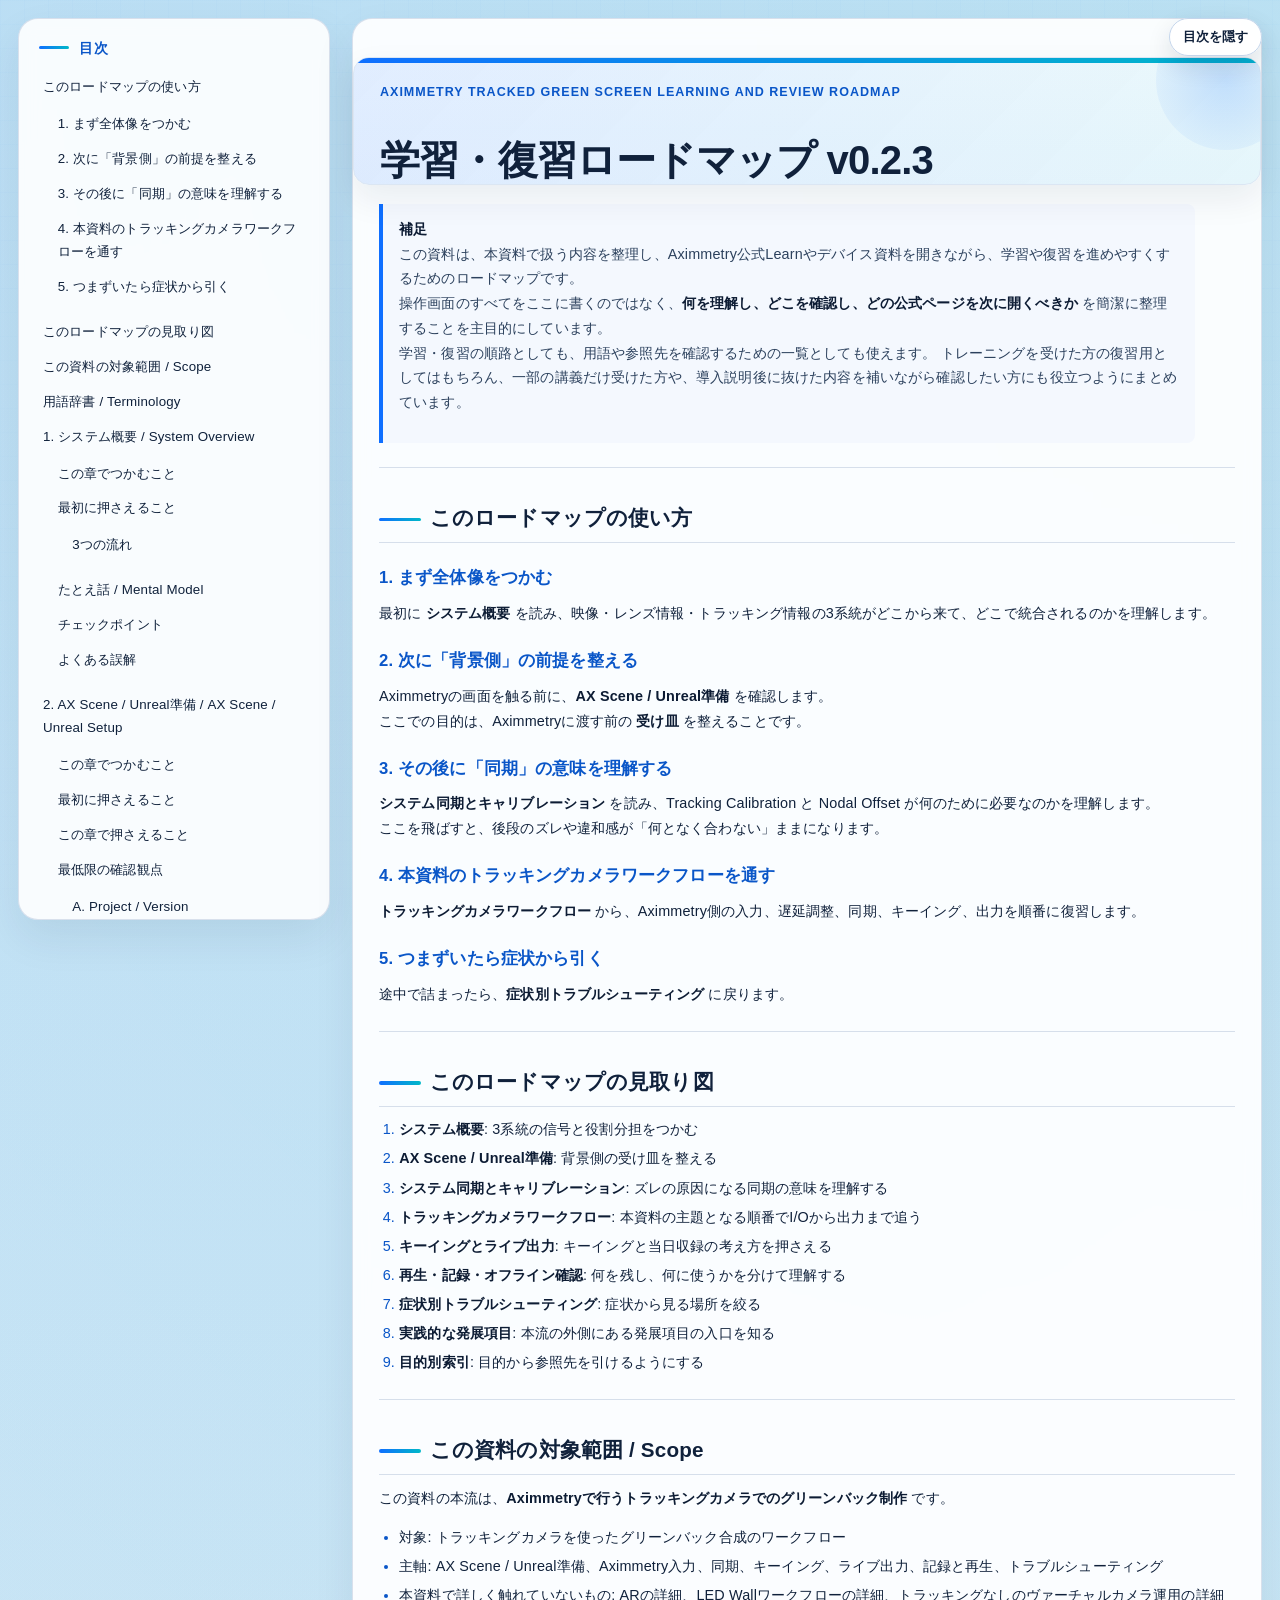
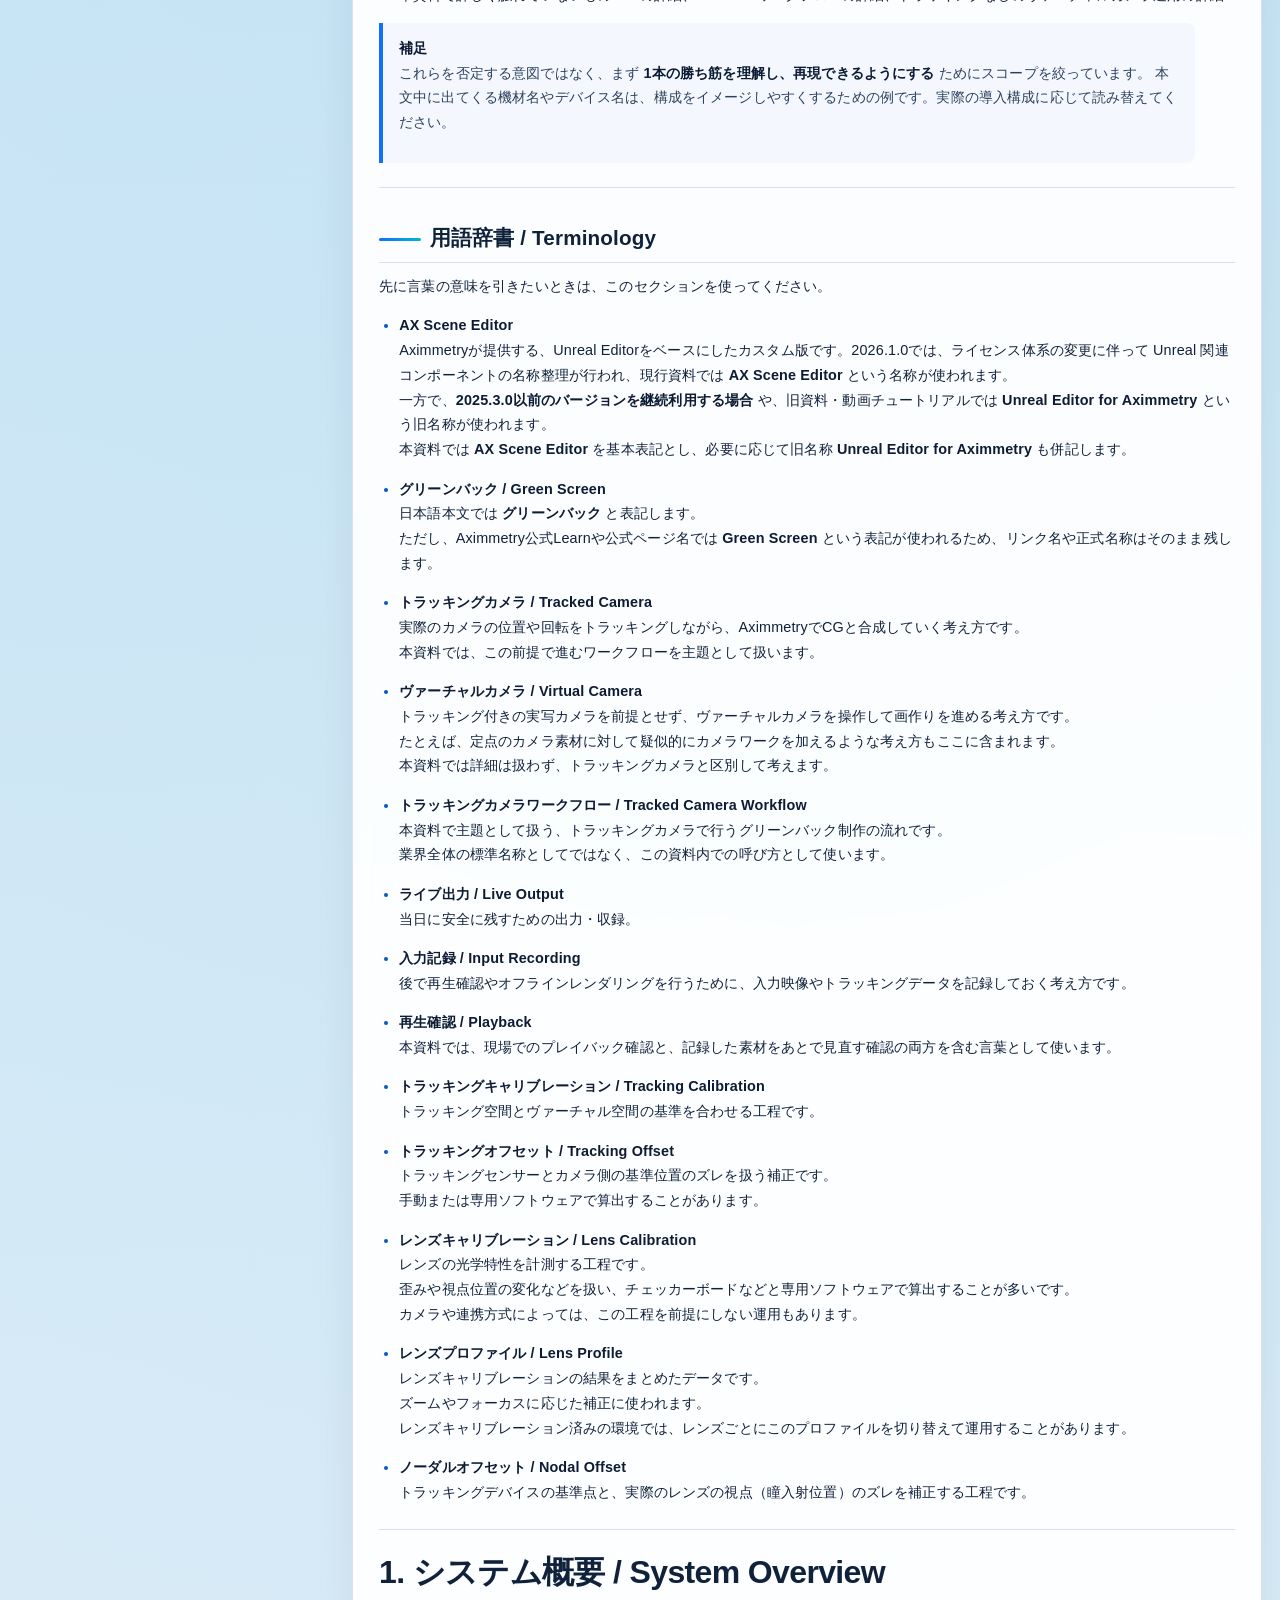
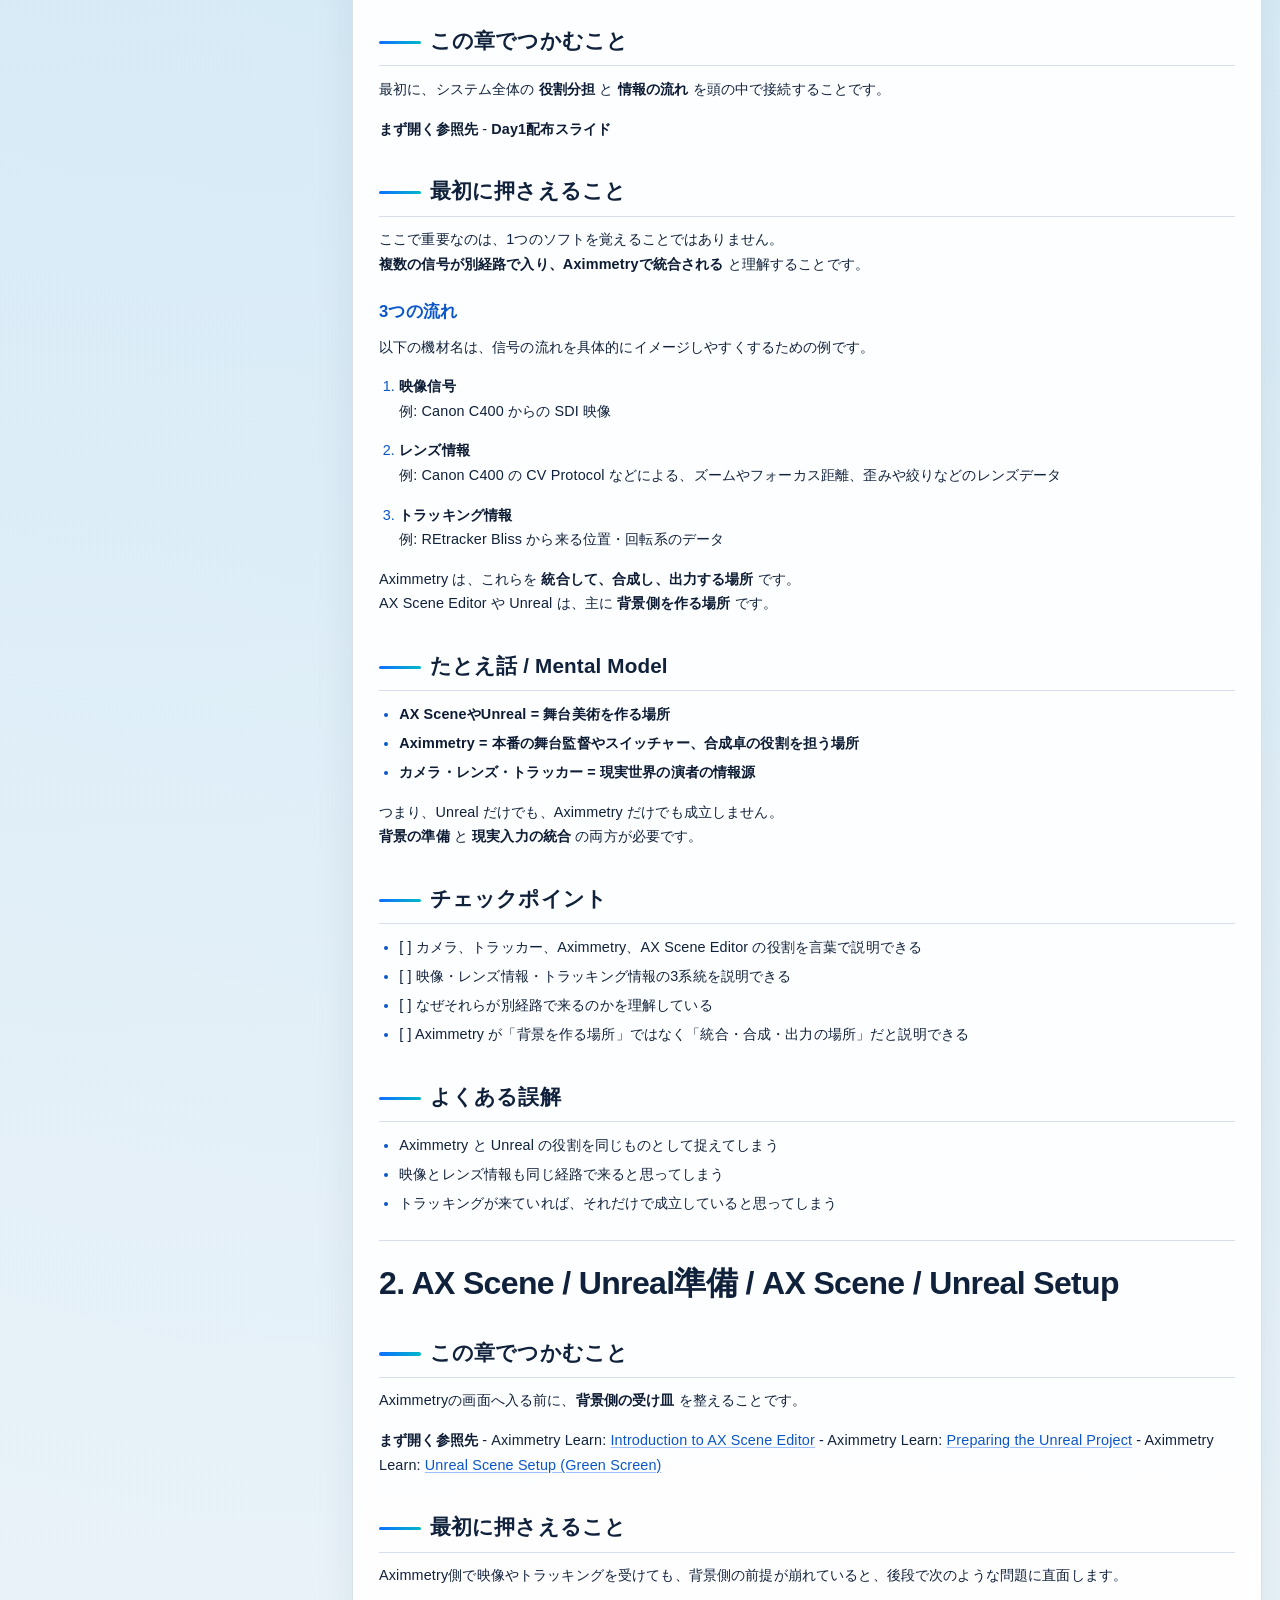
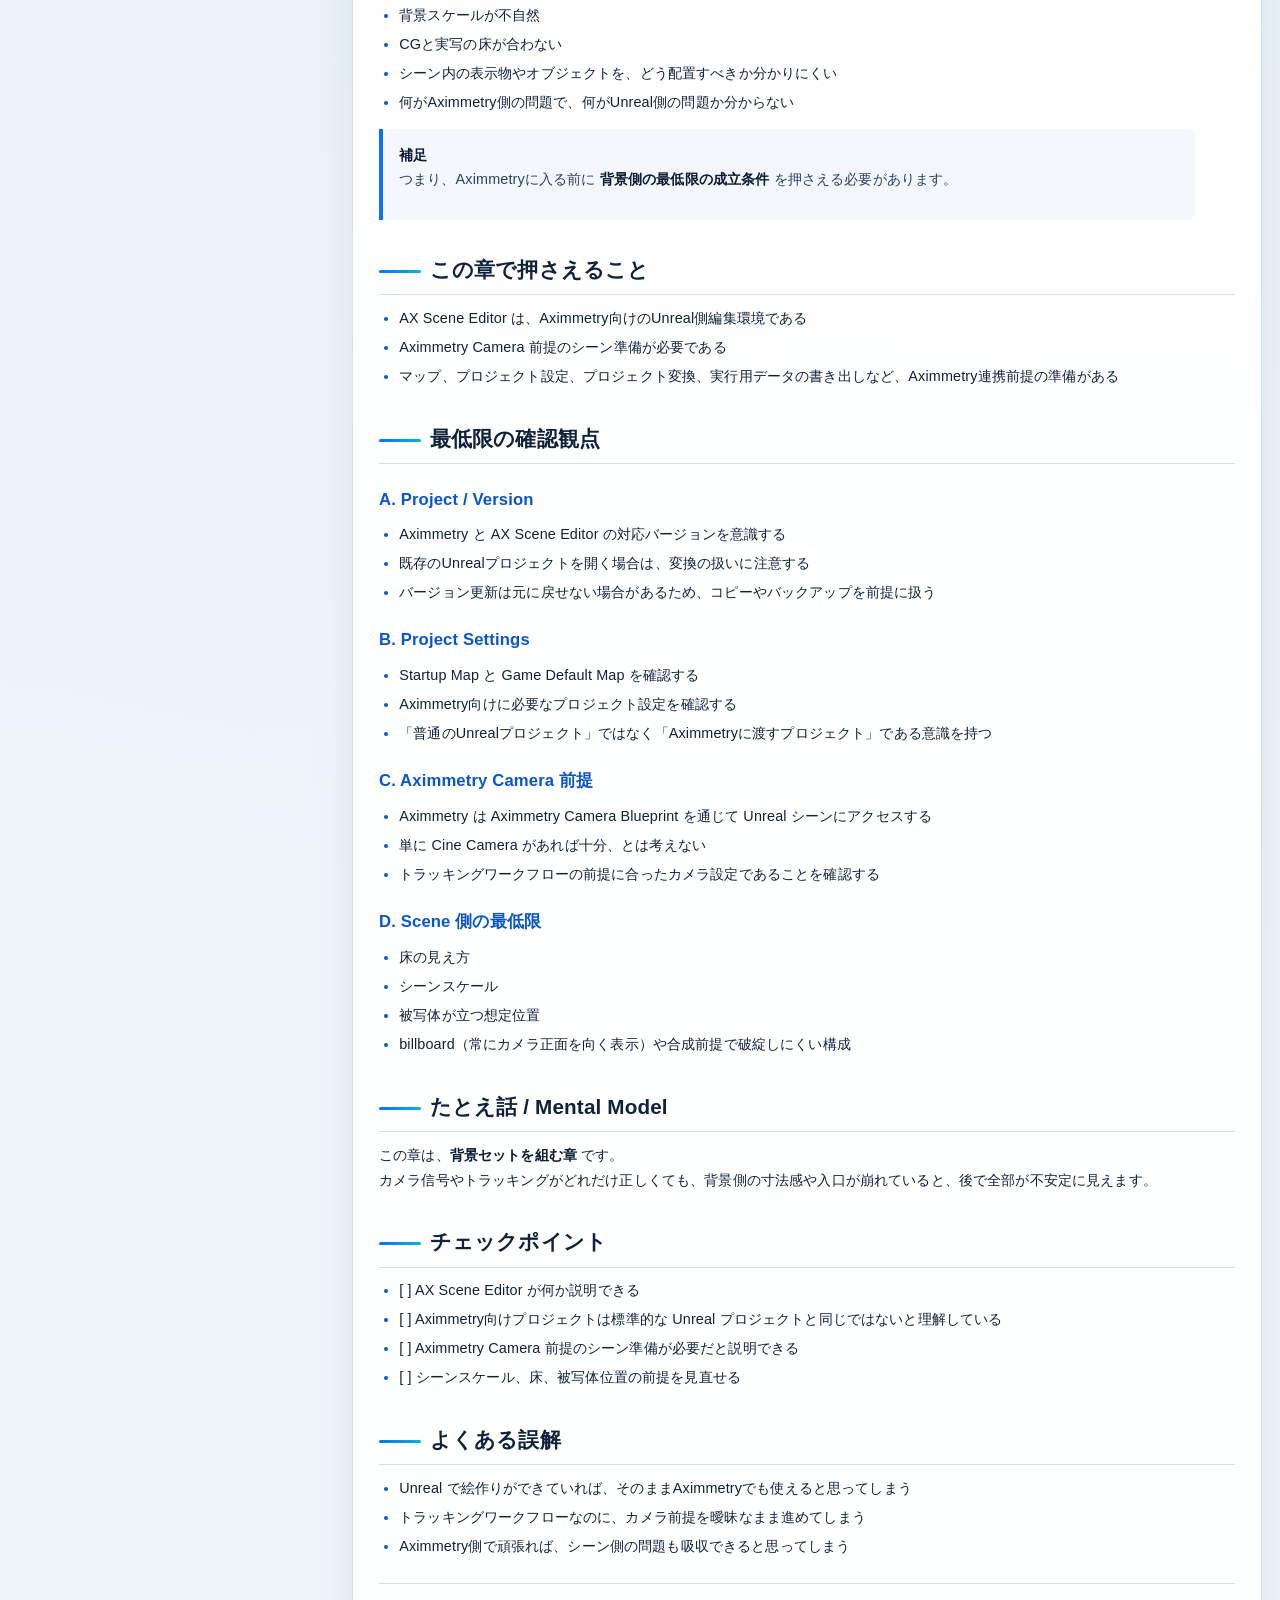
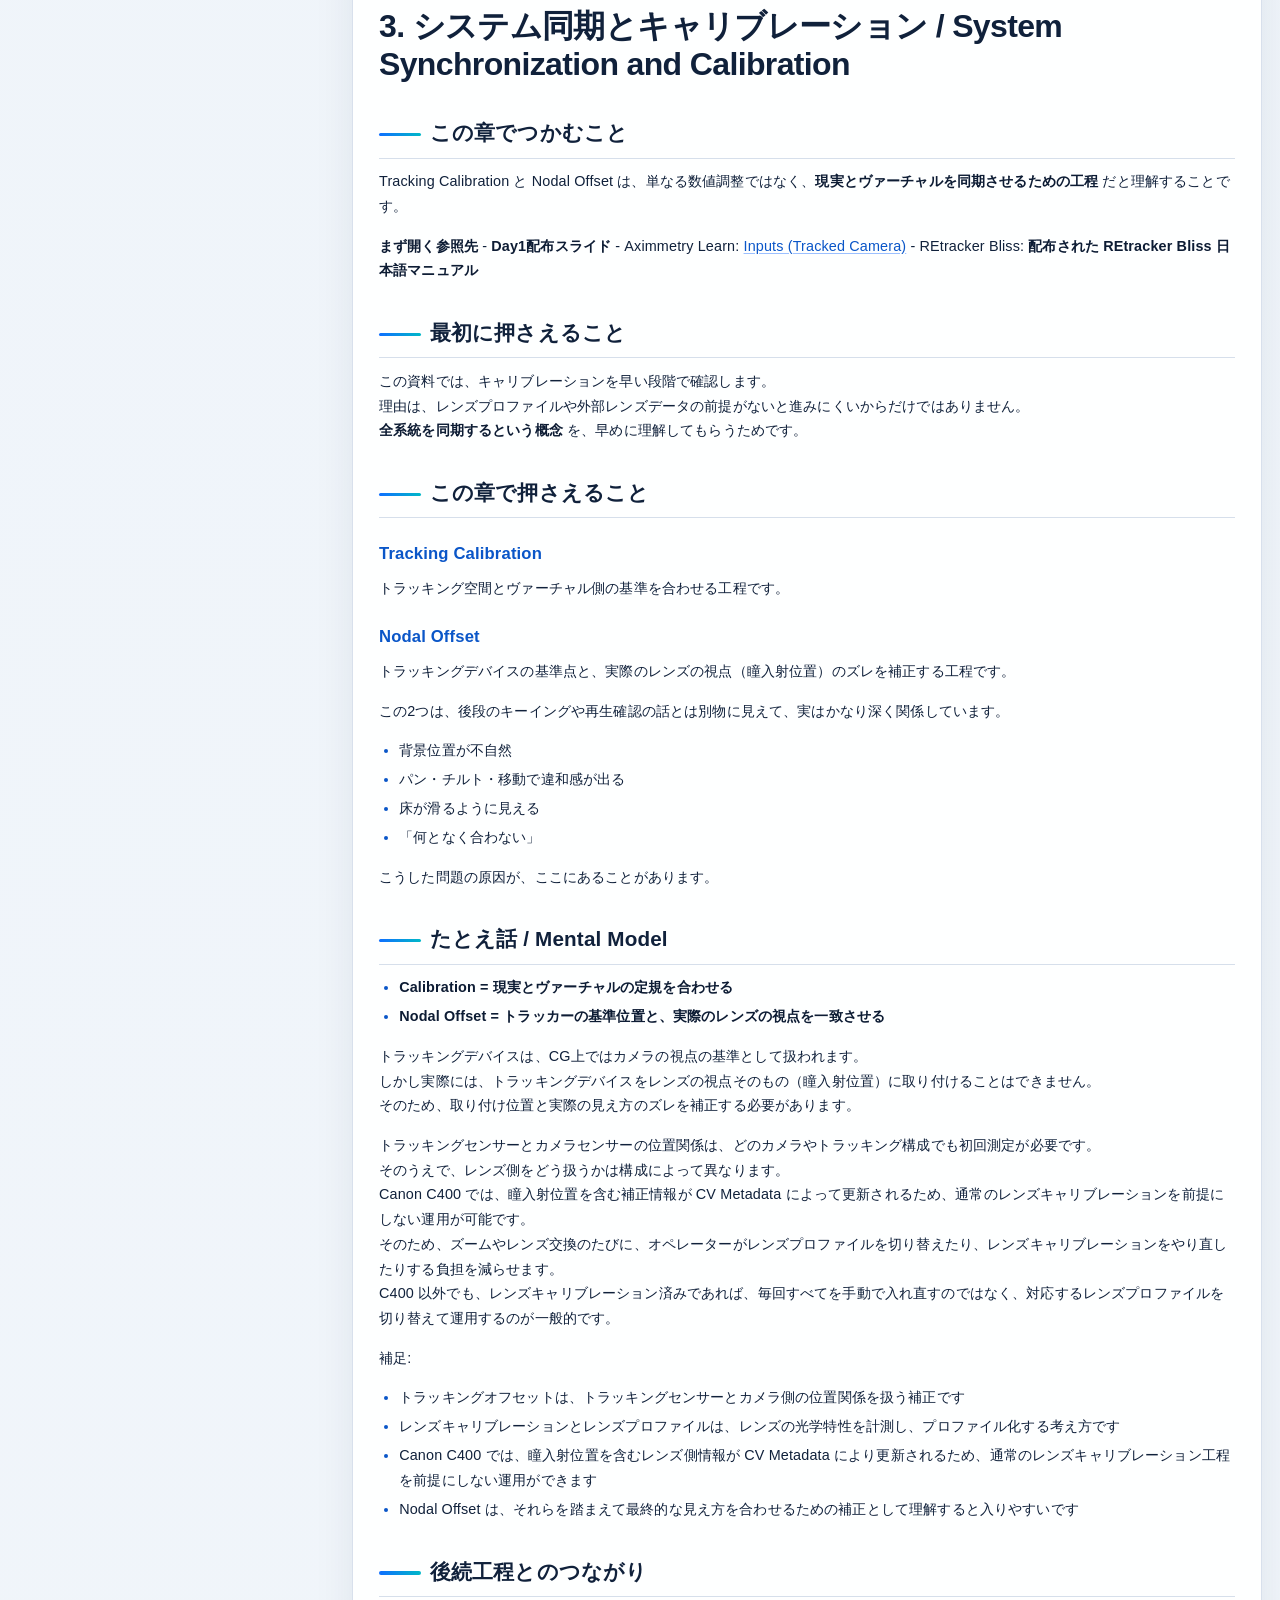
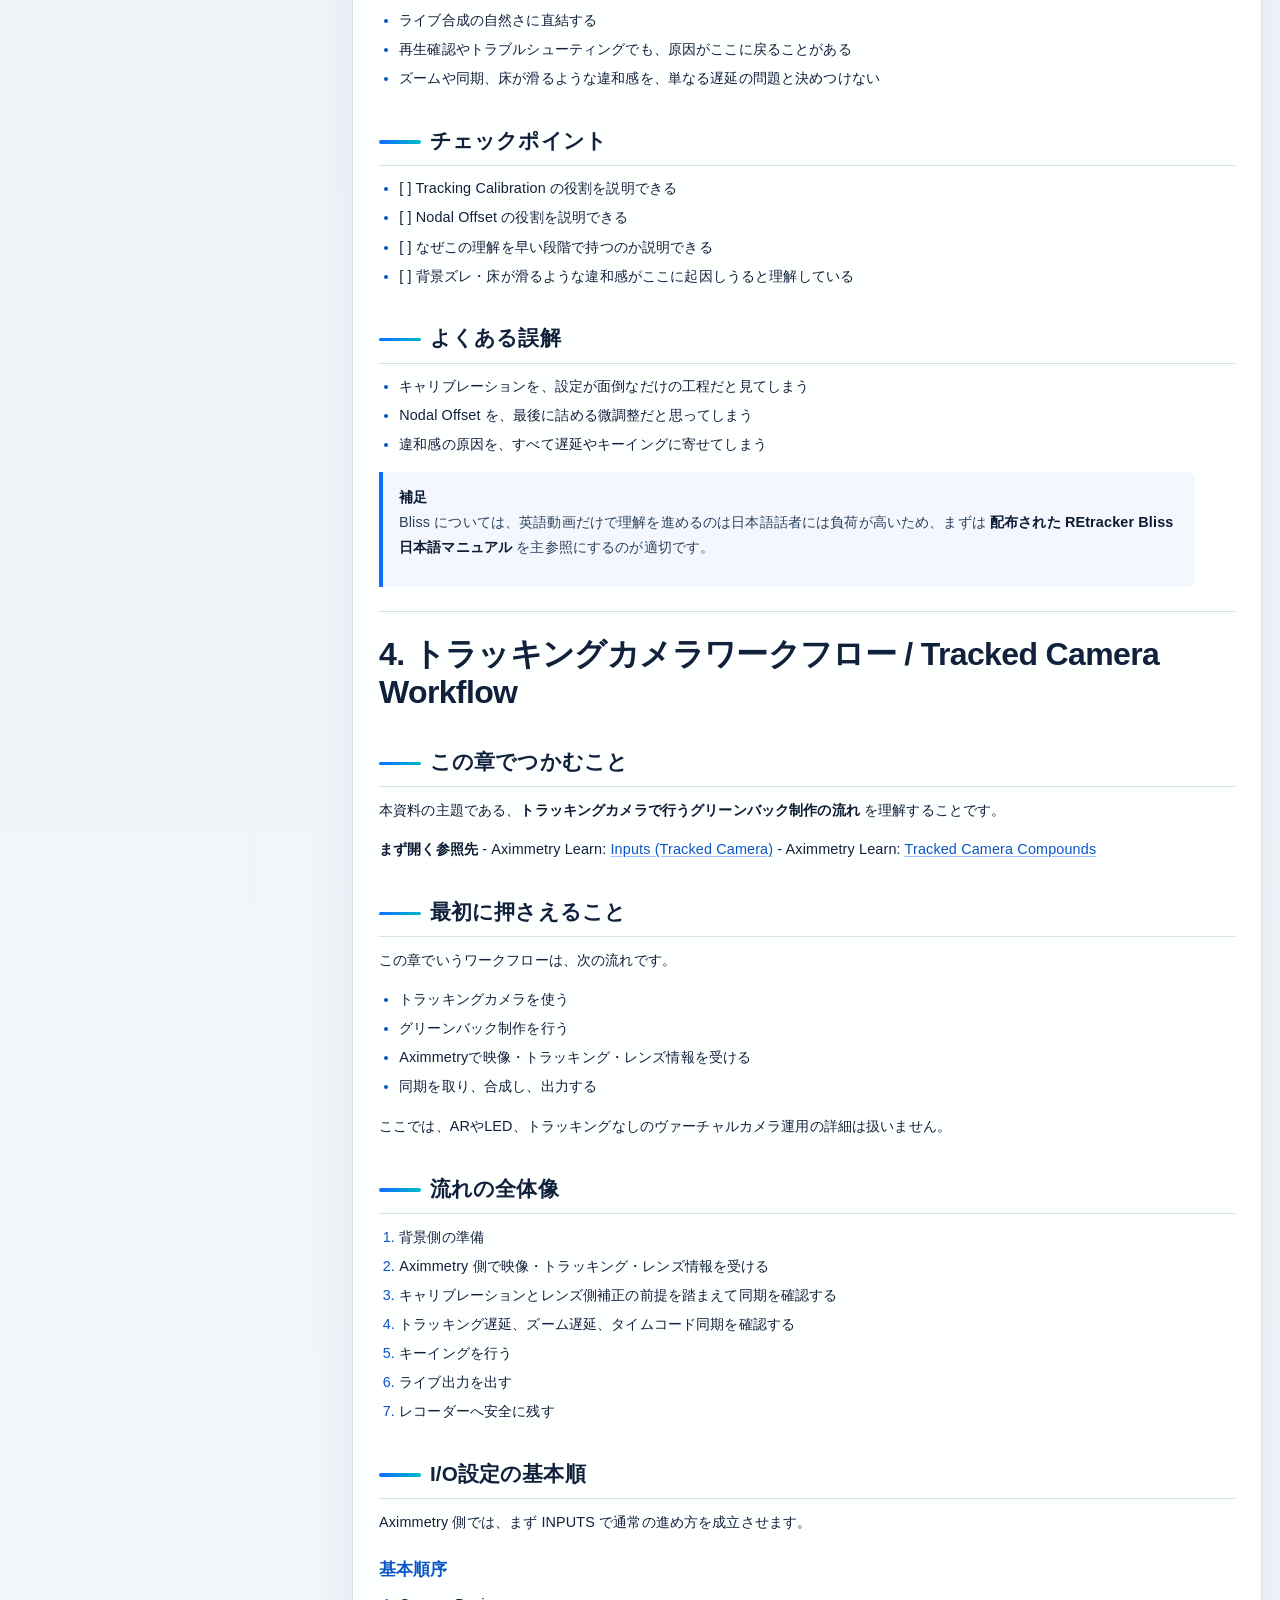
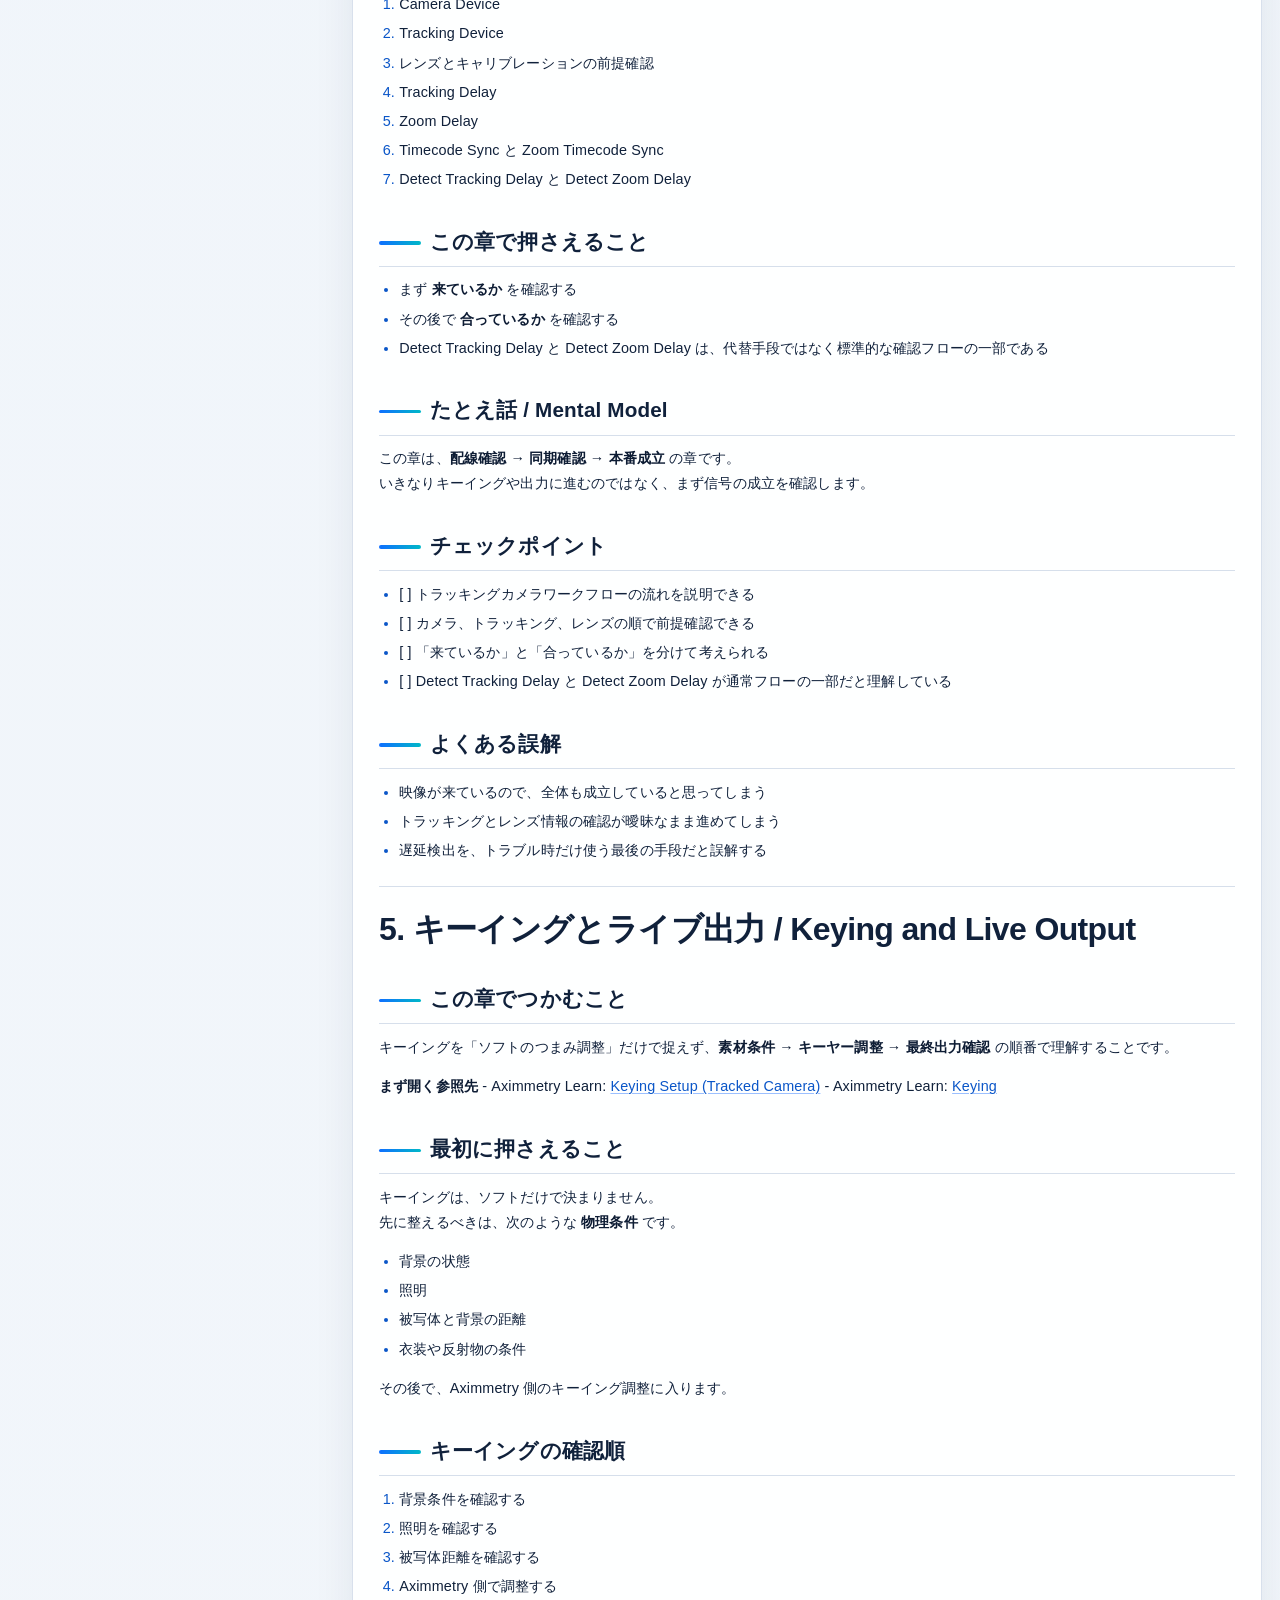
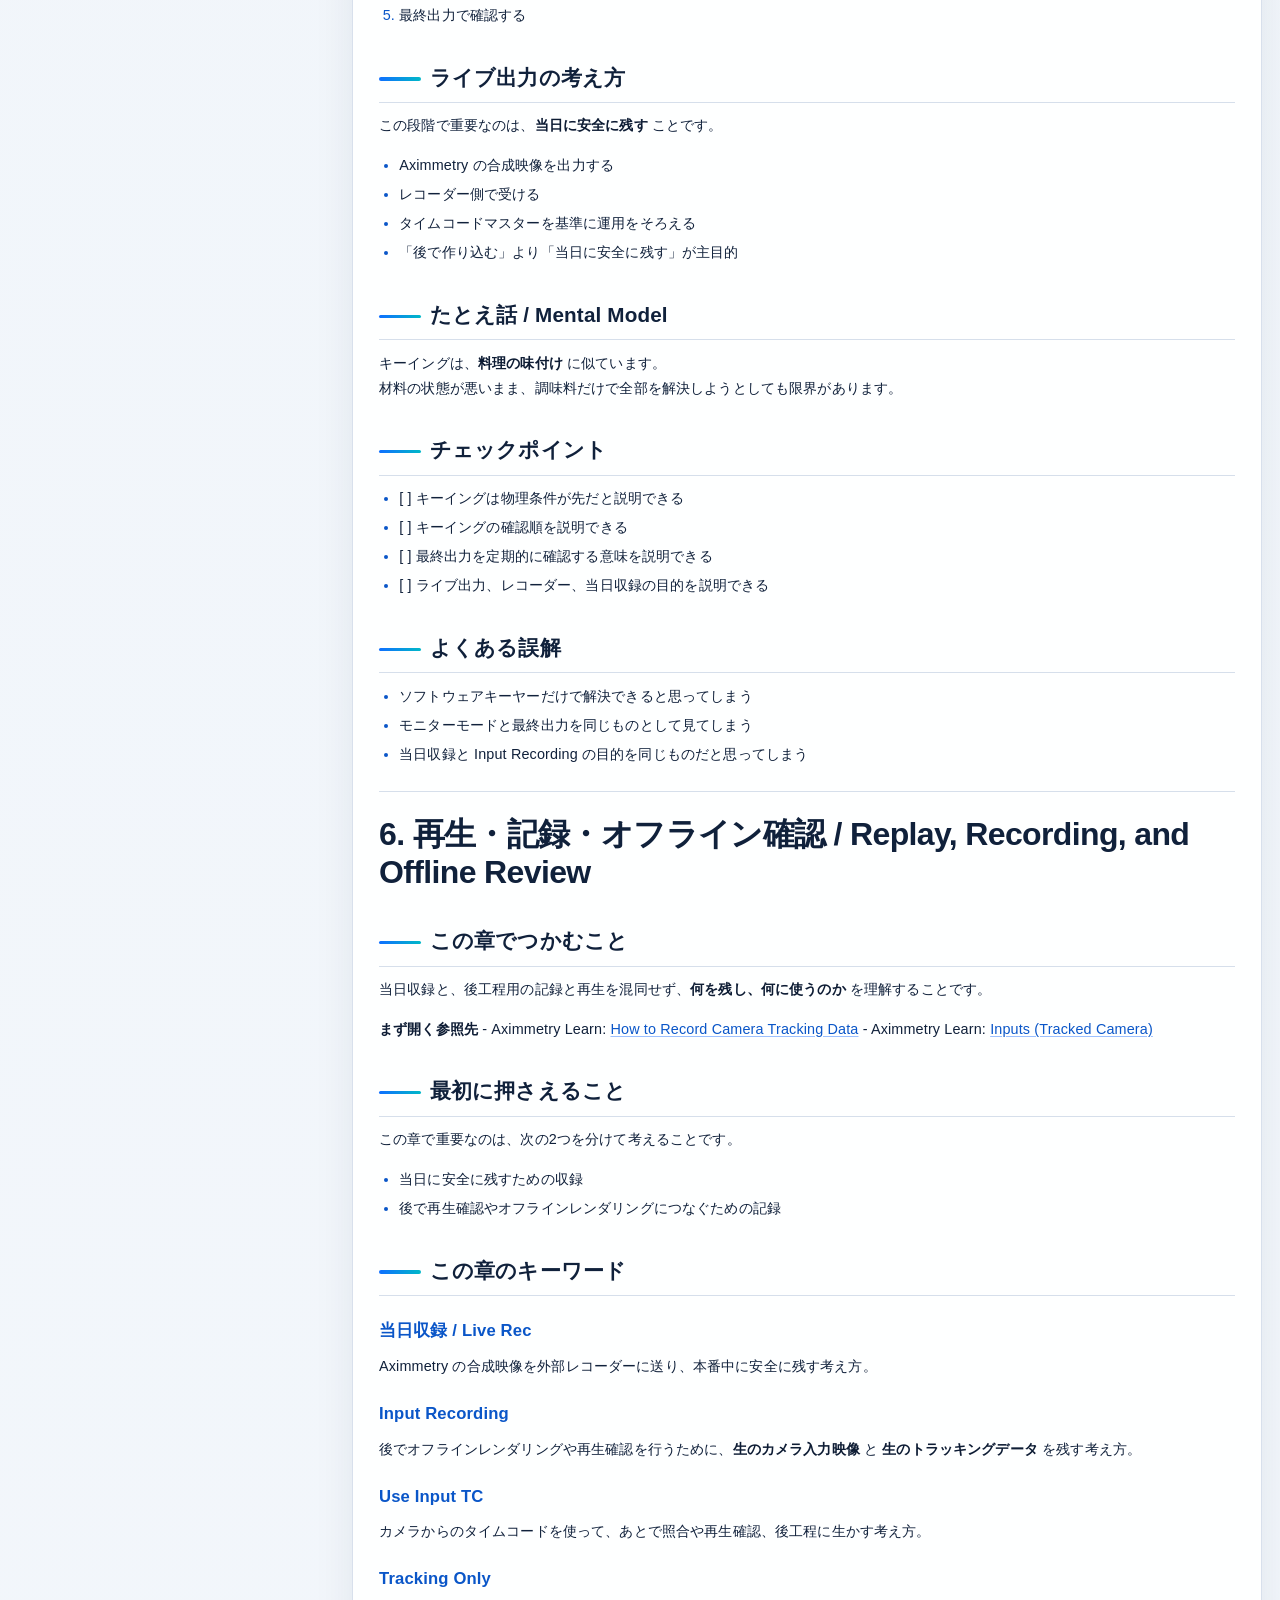
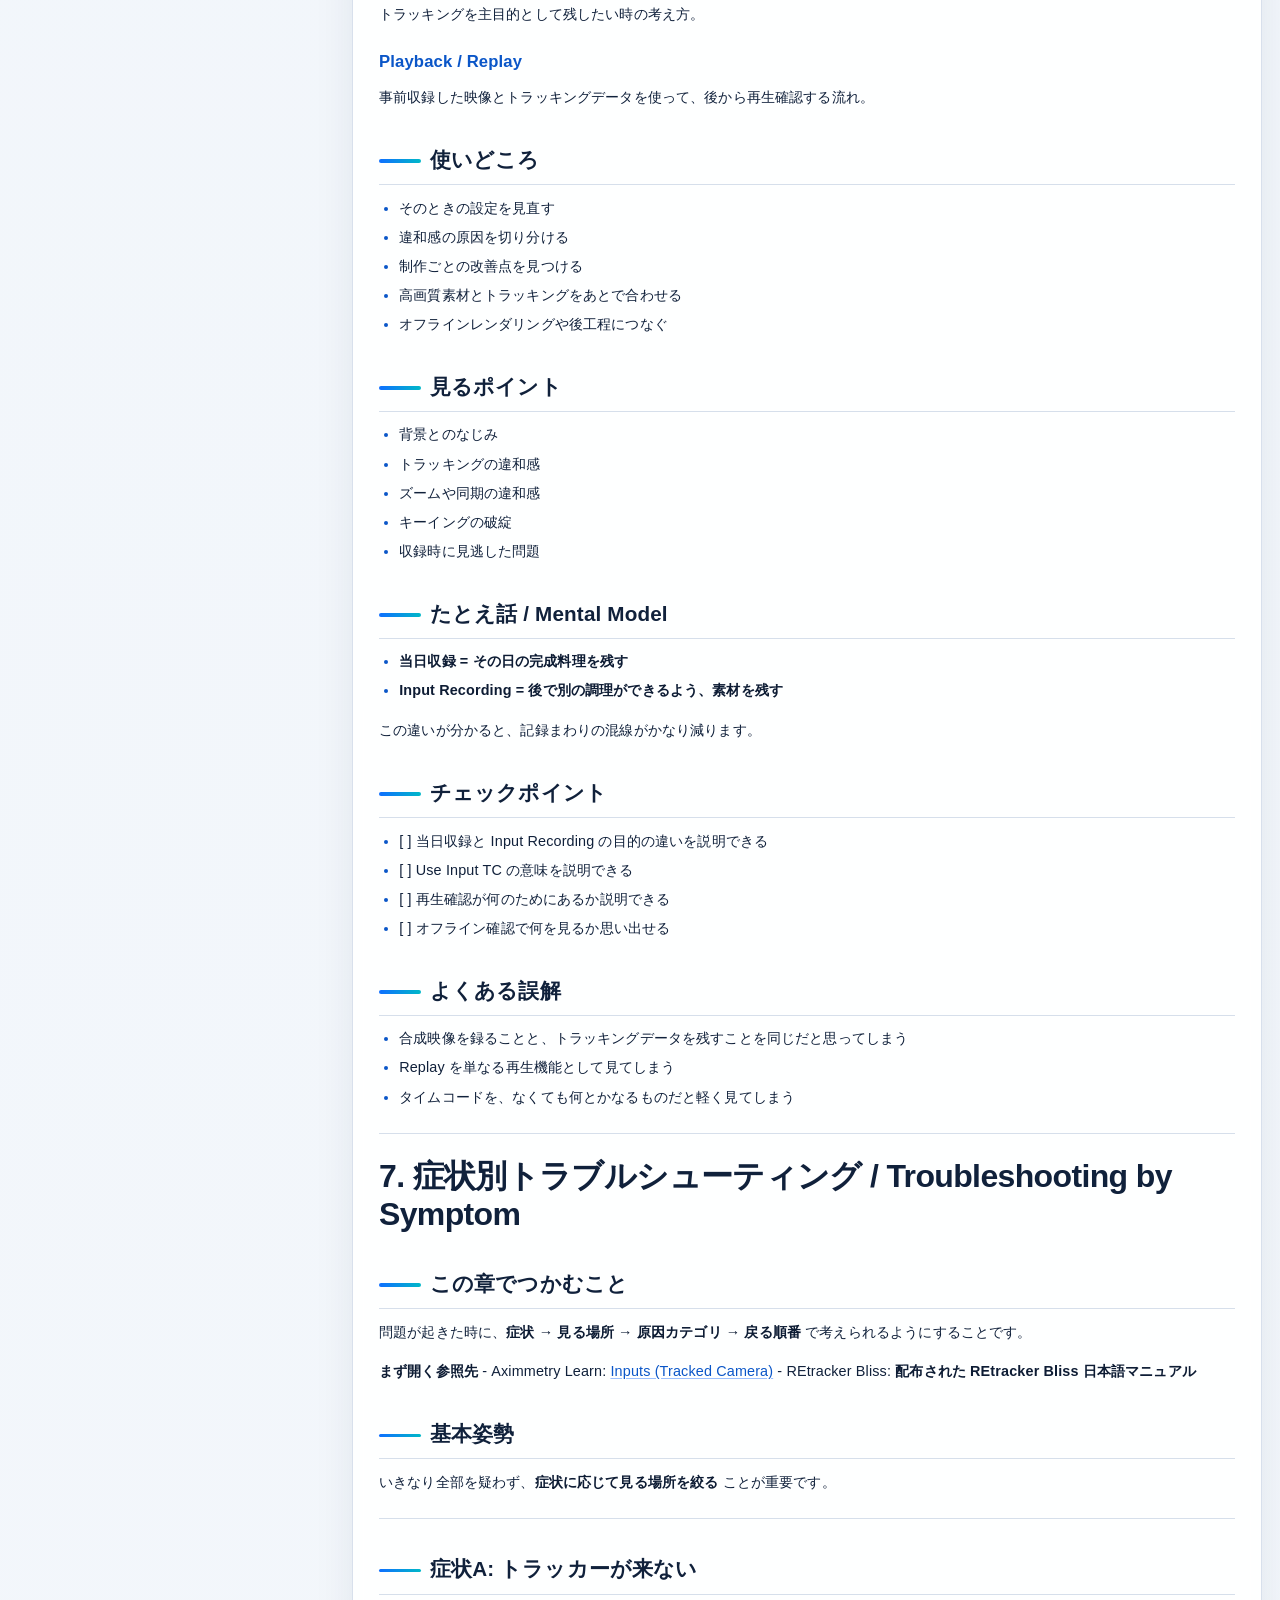
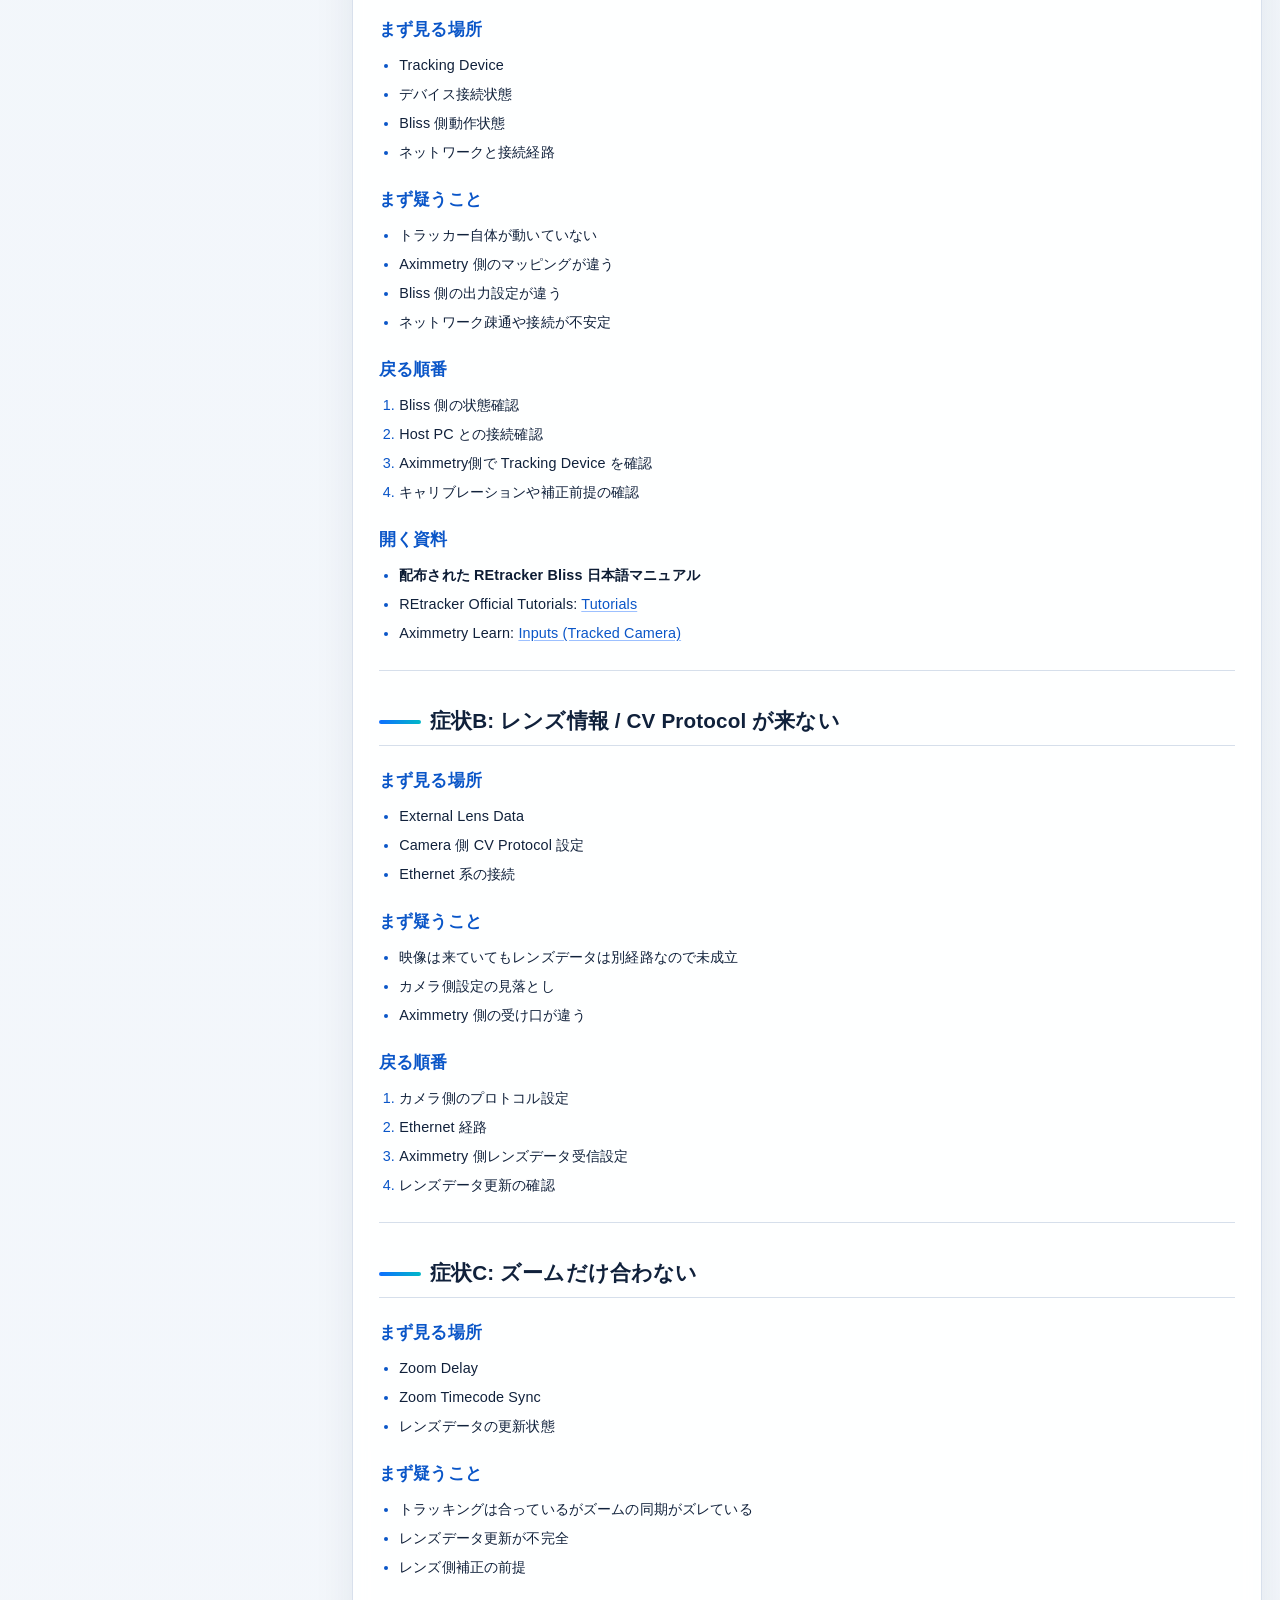
==== site/index.html @ 681b1fc4 "Add GitHub Pages publishing setup" ====
<!DOCTYPE html>
<html lang="ja">
<head>
  <meta charset="utf-8">
  <title>学習・復習ロードマップ v0.2.3</title>
  <style>
@page {
  size: A4;
  margin: 15mm 15mm 18mm 15mm;
}

:root {
  --bg: #eef3f8;
  --surface: #ffffff;
  --surface-soft: #f5f8fc;
  --surface-strong: #eaf1f8;
  --line: #d6dfeb;
  --line-strong: #9bb0c8;
  --text: #10213b;
  --text-muted: #55657d;
  --accent: #0f6fff;
  --accent-strong: #0a56c8;
  --accent-soft: #dce8ff;
  --accent-cyan: #00b8c8;
  --code-bg: #edf4ff;
  --quote-bg: #f4f8fe;
  --shadow-soft: 0 14px 34px rgba(16, 33, 59, 0.07);
  --shadow-card: 0 18px 42px rgba(16, 33, 59, 0.08);
  --radius-lg: 16px;
  --radius-md: 12px;
  --radius-sm: 8px;
}

body {
  font-family: "Segoe UI Variable Text", "Yu Gothic UI", "Meiryo", "Segoe UI", sans-serif;
  font-size: 10.8pt;
  line-height: 1.72;
  color: var(--text);
  margin: 0;
  background: var(--surface);
  letter-spacing: 0.01em;
}

h1,
h2,
h3,
h4 {
  color: var(--text);
  page-break-after: avoid;
  page-break-inside: avoid;
  font-weight: 700;
}

h1 {
  font-size: 24pt;
  line-height: 1.18;
  margin: 0;
  letter-spacing: -0.02em;
}

h2 {
  font-size: 15.5pt;
  margin-top: 24pt;
  margin-bottom: 8pt;
  padding-bottom: 5pt;
  border-bottom: 1px solid var(--line);
  position: relative;
}

h2::before {
  content: "";
  display: inline-block;
  width: 11mm;
  height: 2.5pt;
  margin-right: 7pt;
  margin-bottom: 3pt;
  border-radius: 999px;
  background: linear-gradient(90deg, var(--accent), var(--accent-cyan));
}

h3 {
  font-size: 12.5pt;
  margin-top: 16pt;
  margin-bottom: 6pt;
  color: var(--accent-strong);
}

h4 {
  font-size: 11pt;
  margin-top: 12pt;
  margin-bottom: 4pt;
}

p,
li,
blockquote {
  orphans: 3;
  widows: 3;
}

p,
ul,
ol,
blockquote,
table,
pre {
  margin-top: 0;
  margin-bottom: 11pt;
}

ul,
ol {
  padding-left: 1.4em;
}

li {
  margin-bottom: 0.3em;
}

li::marker {
  color: var(--accent-strong);
}

code {
  font-family: "Cascadia Mono", Consolas, monospace;
  font-size: 0.92em;
  background: var(--code-bg);
  color: var(--accent-strong);
  padding: 0.12em 0.42em;
  border-radius: 4px;
  border: 1px solid #d7e6ff;
}

pre {
  background: linear-gradient(180deg, #f8fbff, #eef5ff);
  border: 1px solid #d6e4ff;
  padding: 11pt 12pt;
  border-radius: var(--radius-sm);
  overflow: auto;
}

pre code {
  background: transparent;
  color: var(--text);
  border: 0;
  padding: 0;
}

blockquote {
  margin-left: 0;
  padding: 10pt 12pt;
  border-left: 4px solid var(--accent);
  background: var(--quote-bg);
  color: #2c415d;
  border-radius: 0 var(--radius-sm) var(--radius-sm) 0;
}

table {
  width: 100%;
  border-collapse: collapse;
  border: 1px solid var(--line);
  background: var(--surface);
  border-radius: var(--radius-sm);
  overflow: hidden;
}

th,
td {
  border: 1px solid var(--line);
  padding: 7pt 8pt;
  vertical-align: top;
}

th {
  background: linear-gradient(180deg, #f7faff, #edf4ff);
  color: var(--text);
  font-weight: 700;
}

a {
  color: var(--accent-strong);
  text-decoration: underline;
  text-decoration-color: #9cc0ff;
  text-underline-offset: 0.16em;
}

hr {
  border: 0;
  border-top: 1px solid var(--line);
  margin: 18pt 0;
}

.doc-main,
.doc-header,
.toc-block {
  max-width: 980px;
  margin-left: auto;
  margin-right: auto;
}

.doc-header {
  margin-bottom: 14pt;
  padding: 0 14mm;
  background:
    linear-gradient(135deg, rgba(15, 111, 255, 0.12), rgba(0, 184, 200, 0.08)),
    linear-gradient(180deg, #ffffff, #f8fbff);
  border: 1px solid #dbe6f3;
  border-radius: var(--radius-lg);
  box-shadow: var(--shadow-soft);
  position: relative;
  overflow: hidden;
}

.doc-header::before {
  content: "";
  position: absolute;
  inset: 0 auto auto 0;
  width: 100%;
  height: 5px;
  background: linear-gradient(90deg, var(--accent), var(--accent-cyan));
}

.doc-header::after {
  content: "";
  position: absolute;
  top: -48px;
  right: -36px;
  width: 140px;
  height: 140px;
  border-radius: 50%;
  background: radial-gradient(circle, rgba(15, 111, 255, 0.18), rgba(15, 111, 255, 0));
  pointer-events: none;
}

.doc-header h1 {
  padding-top: 18pt;
  font-size: 28pt;
}

.doc-kicker {
  padding-top: 18pt;
  margin-bottom: 7pt;
  color: var(--accent-strong);
  font-size: 9.4pt;
  font-weight: 700;
  letter-spacing: 0.08em;
  text-transform: uppercase;
}

.doc-subtitle {
  color: var(--text-muted);
  font-size: 10pt;
  margin-top: 7pt;
  margin-bottom: 18pt;
  max-width: 92%;
}

.doc-main {
  padding: 0 14mm 0;
}

.doc-main > *:first-child,
.doc-main h2:first-child {
  margin-top: 0;
}

.toc-block {
  background: linear-gradient(180deg, #fbfdff, #f4f8fd);
  border: 1px solid #dbe6f3;
  border-radius: var(--radius-lg);
  padding: 13pt 15pt;
  margin: 12pt auto 18pt;
  page-break-inside: avoid;
  box-shadow: var(--shadow-soft);
}

.toc-block h2,
.toc-sidebar h2 {
  margin-top: 0;
  border-bottom: 0;
  padding-bottom: 0;
  font-size: 10.2pt;
  letter-spacing: 0.08em;
  text-transform: uppercase;
  color: var(--accent-strong);
}

.toc-block h2::before,
.toc-sidebar h2::before {
  width: 8mm;
}

.toc-block ul,
.toc-sidebar ul,
.toc-block .toc ul,
.toc-sidebar .toc ul {
  margin: 6pt 0;
}

.toc-block .toc,
.toc-sidebar .toc {
  font-size: 10pt;
}

.toc-block .toc ul,
.toc-sidebar .toc ul {
  list-style: none;
  padding-left: 0;
}

.toc-block .toc ul ul,
.toc-sidebar .toc ul ul {
  padding-left: 1.1em;
}

.toc-block .toc a,
.toc-sidebar .toc a {
  text-decoration: none;
  color: var(--text);
}

.toc-block .toc li,
.toc-sidebar .toc li {
  padding: 2px 0;
}

.toc-toggle,
.toc-sidebar {
  display: none;
}

input[type="checkbox"] {
  transform: scale(0.92);
  margin-right: 0.45em;
  accent-color: var(--accent);
}

strong {
  color: #0d1c34;
}

@media screen {
  body {
    background:
      radial-gradient(circle at top right, rgba(0, 184, 200, 0.14), transparent 28%),
      radial-gradient(circle at top left, rgba(15, 111, 255, 0.12), transparent 24%),
      linear-gradient(180deg, #edf3f9 0%, #f5f8fc 100%);
    min-height: 100vh;
  }

  body::before {
    content: "";
    position: fixed;
    inset: 0;
    pointer-events: none;
    background-image:
      linear-gradient(rgba(15, 111, 255, 0.04) 1px, transparent 1px),
      linear-gradient(90deg, rgba(15, 111, 255, 0.04) 1px, transparent 1px);
    background-size: 24px 24px;
    mask-image: linear-gradient(180deg, rgba(0, 0, 0, 0.35), rgba(0, 0, 0, 0.05));
  }

  body.toc-mode-sidebar {
    padding: 18px;
  }

  .page-layout {
    display: grid;
    grid-template-columns: 312px minmax(0, 1fr);
    gap: 22px;
    align-items: start;
    position: relative;
    z-index: 1;
  }

  .content-shell {
    min-width: 0;
    background: rgba(255, 255, 255, 0.92);
    backdrop-filter: blur(8px);
    border: 1px solid rgba(214, 223, 235, 0.95);
    border-radius: 20px;
    box-shadow: var(--shadow-card);
    padding: 10mm 0 12mm;
  }

  .toc-mode-sidebar .toc-sidebar {
    display: block;
    position: sticky;
    top: 18px;
    max-height: calc(100vh - 36px);
    overflow: auto;
    background: rgba(255, 255, 255, 0.9);
    backdrop-filter: blur(8px);
    border: 1px solid rgba(214, 223, 235, 0.95);
    border-radius: 20px;
    box-shadow: var(--shadow-card);
    padding: 18px 20px;
  }

  .toc-mode-sidebar .toc-sidebar h2 {
    margin-bottom: 12px;
  }

  .toc-mode-sidebar .toc-sidebar .toc a {
    display: inline-block;
    border-radius: 7px;
    padding: 2px 4px;
    transition: background-color 120ms ease, color 120ms ease;
  }

  .toc-mode-sidebar .toc-sidebar .toc a:hover {
    background: var(--accent-soft);
    color: var(--accent-strong);
  }

  .toc-mode-sidebar .doc-header,
  .toc-mode-sidebar .doc-main {
    max-width: none;
    padding-left: 26px;
    padding-right: 26px;
  }

  .toc-mode-sidebar .doc-header h1 {
    font-size: 30pt;
  }

  .toc-mode-sidebar .toc-toggle {
    display: inline-block;
    position: fixed;
    top: 18px;
    right: 18px;
    z-index: 20;
    border: 1px solid #c4d5eb;
    background: rgba(255, 255, 255, 0.9);
    backdrop-filter: blur(8px);
    color: var(--text);
    border-radius: 999px;
    padding: 9px 13px;
    font-size: 10pt;
    font-weight: 600;
    cursor: pointer;
    box-shadow: 0 10px 24px rgba(16, 33, 59, 0.12);
    transition: transform 120ms ease, box-shadow 120ms ease;
  }

  .toc-mode-sidebar .toc-toggle:hover {
    transform: translateY(-1px);
    box-shadow: 0 14px 28px rgba(16, 33, 59, 0.15);
  }

  .toc-mode-sidebar.toc-collapsed .page-layout {
    grid-template-columns: minmax(0, 1fr);
  }

  .toc-mode-sidebar.toc-collapsed .toc-sidebar {
    display: none;
  }

  .toc-mode-sidebar.toc-collapsed .content-shell {
    max-width: 1080px;
    margin-left: auto;
    margin-right: auto;
  }

  .toc-block {
    background: rgba(255, 255, 255, 0.9);
    backdrop-filter: blur(8px);
  }

  .toc-block .toc a:hover {
    color: var(--accent-strong);
  }

  a {
    transition: color 120ms ease, text-decoration-color 120ms ease;
  }

  a:hover {
    color: var(--accent);
    text-decoration-color: var(--accent);
  }
}

@media print {
  body {
    background: var(--surface);
  }

  .doc-header,
  .toc-block,
  table {
    box-shadow: none;
  }

  .toc-toggle,
  .toc-sidebar {
    display: none !important;
  }
}

  </style>
</head>
<body class="toc-mode-sidebar theme-default">

  <button id="toc-toggle" class="toc-toggle" type="button" aria-controls="toc-sidebar" aria-expanded="true">
    目次を隠す
  </button>
  <div class="page-layout">
    <aside id="toc-sidebar" class="toc-sidebar"><h2>目次</h2><div class="toc">
<ul>
<li><a href="#_1">このロードマップの使い方</a><ul>
<li><a href="#1">1. まず全体像をつかむ</a></li>
<li><a href="#2">2. 次に「背景側」の前提を整える</a></li>
<li><a href="#3">3. その後に「同期」の意味を理解する</a></li>
<li><a href="#4">4. 本資料のトラッキングカメラワークフローを通す</a></li>
<li><a href="#5">5. つまずいたら症状から引く</a></li>
</ul>
</li>
<li><a href="#_2">このロードマップの見取り図</a></li>
<li><a href="#scope">この資料の対象範囲 / Scope</a></li>
<li><a href="#terminology">用語辞書 / Terminology</a></li>
<li><a href="#1-system-overview">1. システム概要 / System Overview</a><ul>
<li><a href="#_3">この章でつかむこと</a></li>
<li><a href="#_4">最初に押さえること</a><ul>
<li><a href="#3_1">3つの流れ</a></li>
</ul>
</li>
<li><a href="#mental-model">たとえ話 / Mental Model</a></li>
<li><a href="#_5">チェックポイント</a></li>
<li><a href="#_6">よくある誤解</a></li>
</ul>
</li>
<li><a href="#2-ax-scene-unreal-ax-scene-unreal-setup">2. AX Scene / Unreal準備 / AX Scene / Unreal Setup</a><ul>
<li><a href="#_7">この章でつかむこと</a></li>
<li><a href="#_8">最初に押さえること</a></li>
<li><a href="#_9">この章で押さえること</a></li>
<li><a href="#_10">最低限の確認観点</a><ul>
<li><a href="#a-project-version">A. Project / Version</a></li>
<li><a href="#b-project-settings">B. Project Settings</a></li>
<li><a href="#c-aximmetry-camera">C. Aximmetry Camera 前提</a></li>
<li><a href="#d-scene">D. Scene 側の最低限</a></li>
</ul>
</li>
<li><a href="#mental-model_1">たとえ話 / Mental Model</a></li>
<li><a href="#_11">チェックポイント</a></li>
<li><a href="#_12">よくある誤解</a></li>
</ul>
</li>
<li><a href="#3-system-synchronization-and-calibration">3. システム同期とキャリブレーション / System Synchronization and Calibration</a><ul>
<li><a href="#_13">この章でつかむこと</a></li>
<li><a href="#_14">最初に押さえること</a></li>
<li><a href="#_15">この章で押さえること</a><ul>
<li><a href="#tracking-calibration">Tracking Calibration</a></li>
<li><a href="#nodal-offset">Nodal Offset</a></li>
</ul>
</li>
<li><a href="#mental-model_2">たとえ話 / Mental Model</a></li>
<li><a href="#_16">後続工程とのつながり</a></li>
<li><a href="#_17">チェックポイント</a></li>
<li><a href="#_18">よくある誤解</a></li>
</ul>
</li>
<li><a href="#4-tracked-camera-workflow">4. トラッキングカメラワークフロー / Tracked Camera Workflow</a><ul>
<li><a href="#_19">この章でつかむこと</a></li>
<li><a href="#_20">最初に押さえること</a></li>
<li><a href="#_21">流れの全体像</a></li>
<li><a href="#io">I/O設定の基本順</a><ul>
<li><a href="#_22">基本順序</a></li>
</ul>
</li>
<li><a href="#_23">この章で押さえること</a></li>
<li><a href="#mental-model_3">たとえ話 / Mental Model</a></li>
<li><a href="#_24">チェックポイント</a></li>
<li><a href="#_25">よくある誤解</a></li>
</ul>
</li>
<li><a href="#5-keying-and-live-output">5. キーイングとライブ出力 / Keying and Live Output</a><ul>
<li><a href="#_26">この章でつかむこと</a></li>
<li><a href="#_27">最初に押さえること</a></li>
<li><a href="#_28">キーイングの確認順</a></li>
<li><a href="#_29">ライブ出力の考え方</a></li>
<li><a href="#mental-model_4">たとえ話 / Mental Model</a></li>
<li><a href="#_30">チェックポイント</a></li>
<li><a href="#_31">よくある誤解</a></li>
</ul>
</li>
<li><a href="#6-replay-recording-and-offline-review">6. 再生・記録・オフライン確認 / Replay, Recording, and Offline Review</a><ul>
<li><a href="#_32">この章でつかむこと</a></li>
<li><a href="#_33">最初に押さえること</a></li>
<li><a href="#_34">この章のキーワード</a><ul>
<li><a href="#live-rec">当日収録 / Live Rec</a></li>
<li><a href="#input-recording">Input Recording</a></li>
<li><a href="#use-input-tc">Use Input TC</a></li>
<li><a href="#tracking-only">Tracking Only</a></li>
<li><a href="#playback-replay">Playback / Replay</a></li>
</ul>
</li>
<li><a href="#_35">使いどころ</a></li>
<li><a href="#_36">見るポイント</a></li>
<li><a href="#mental-model_5">たとえ話 / Mental Model</a></li>
<li><a href="#_37">チェックポイント</a></li>
<li><a href="#_38">よくある誤解</a></li>
</ul>
</li>
<li><a href="#7-troubleshooting-by-symptom">7. 症状別トラブルシューティング / Troubleshooting by Symptom</a><ul>
<li><a href="#_39">この章でつかむこと</a></li>
<li><a href="#_40">基本姿勢</a></li>
<li><a href="#a">症状A: トラッカーが来ない</a><ul>
<li><a href="#_41">まず見る場所</a></li>
<li><a href="#_42">まず疑うこと</a></li>
<li><a href="#_43">戻る順番</a></li>
<li><a href="#_44">開く資料</a></li>
</ul>
</li>
<li><a href="#b-cv-protocol">症状B: レンズ情報 / CV Protocol が来ない</a><ul>
<li><a href="#_45">まず見る場所</a></li>
<li><a href="#_46">まず疑うこと</a></li>
<li><a href="#_47">戻る順番</a></li>
</ul>
</li>
<li><a href="#c">症状C: ズームだけ合わない</a><ul>
<li><a href="#_48">まず見る場所</a></li>
<li><a href="#_49">まず疑うこと</a></li>
<li><a href="#_50">戻る順番</a></li>
</ul>
</li>
<li><a href="#d-auto">症状D: AUTO で映像が来ない</a><ul>
<li><a href="#_51">まず見る場所</a></li>
<li><a href="#_52">まず疑うこと</a></li>
<li><a href="#_53">戻る順番</a></li>
</ul>
</li>
<li><a href="#e">症状E: タイムコードが噛み合わない</a><ul>
<li><a href="#_54">まず見る場所</a></li>
<li><a href="#_55">まず疑うこと</a></li>
<li><a href="#_56">戻る順番</a></li>
</ul>
</li>
<li><a href="#mental-model_6">たとえ話 / Mental Model</a></li>
<li><a href="#_57">チェックポイント</a></li>
</ul>
</li>
<li><a href="#8-practical-extensions">8. 実践的な発展項目 / Practical Extensions</a><ul>
<li><a href="#_58">この章でつかむこと</a></li>
<li><a href="#_59">この章の位置づけ</a></li>
<li><a href="#_60">最初に触れたい項目</a></li>
<li><a href="#_61">この章で押さえること</a></li>
<li><a href="#_62">チェックポイント</a></li>
</ul>
</li>
<li><a href="#9-purpose-index">9. 目的別索引 / Purpose Index</a><ul>
<li><a href="#_63">まず全体像をつかみたい</a></li>
<li><a href="#_64">背景側の準備を確認したい</a></li>
<li><a href="#inputs-sync">入力と同期 / Inputs / Sync を確認したい</a></li>
<li><a href="#_65">キーイングとライブ出力を確認したい</a></li>
<li><a href="#offline-review">記録 / 再生 / offline review を確認したい</a></li>
<li><a href="#_66">発展項目を確認したい</a></li>
<li><a href="#retracker-bliss">REtracker Bliss を確認したい</a><ul>
<li><a href="#_67">推奨する参照順</a></li>
<li><a href="#_68">公式ページ</a></li>
</ul>
</li>
</ul>
</li>
<li><a href="#final-review-checklist">最終確認チェックリスト / Final Review Checklist</a></li>
</ul>
</div>
</aside>
    <div class="content-shell">
      <header class="doc-header">
        <div class="doc-kicker">Aximmetry Tracked Green Screen Learning and Review Roadmap</div>
<h1>学習・復習ロードマップ v0.2.3</h1>
      </header>
      <main class="doc-main">
        <blockquote class="callout callout-info"><p><strong class="callout-label">補足</strong><br />
この資料は、本資料で扱う内容を整理し、Aximmetry公式Learnやデバイス資料を開きながら、学習や復習を進めやすくするためのロードマップです。<br />
操作画面のすべてをここに書くのではなく、<strong>何を理解し、どこを確認し、どの公式ページを次に開くべきか</strong> を簡潔に整理することを主目的にしています。<br />
学習・復習の順路としても、用語や参照先を確認するための一覧としても使えます。
トレーニングを受けた方の復習用としてはもちろん、一部の講義だけ受けた方や、導入説明後に抜けた内容を補いながら確認したい方にも役立つようにまとめています。</p>
</blockquote>
<hr />
<h2 id="_1">このロードマップの使い方</h2>
<h3 id="1">1. まず全体像をつかむ</h3>
<p>最初に <strong>システム概要</strong> を読み、映像・レンズ情報・トラッキング情報の3系統がどこから来て、どこで統合されるのかを理解します。</p>
<h3 id="2">2. 次に「背景側」の前提を整える</h3>
<p>Aximmetryの画面を触る前に、<strong>AX Scene / Unreal準備</strong> を確認します。<br />
ここでの目的は、Aximmetryに渡す前の <strong>受け皿</strong> を整えることです。</p>
<h3 id="3">3. その後に「同期」の意味を理解する</h3>
<p><strong>システム同期とキャリブレーション</strong> を読み、Tracking Calibration と Nodal Offset が何のために必要なのかを理解します。<br />
ここを飛ばすと、後段のズレや違和感が「何となく合わない」ままになります。</p>
<h3 id="4">4. 本資料のトラッキングカメラワークフローを通す</h3>
<p><strong>トラッキングカメラワークフロー</strong> から、Aximmetry側の入力、遅延調整、同期、キーイング、出力を順番に復習します。</p>
<h3 id="5">5. つまずいたら症状から引く</h3>
<p>途中で詰まったら、<strong>症状別トラブルシューティング</strong> に戻ります。</p>
<hr />
<h2 id="_2">このロードマップの見取り図</h2>
<ol>
<li><strong>システム概要</strong>: 3系統の信号と役割分担をつかむ</li>
<li><strong>AX Scene / Unreal準備</strong>: 背景側の受け皿を整える</li>
<li><strong>システム同期とキャリブレーション</strong>: ズレの原因になる同期の意味を理解する</li>
<li><strong>トラッキングカメラワークフロー</strong>: 本資料の主題となる順番でI/Oから出力まで追う</li>
<li><strong>キーイングとライブ出力</strong>: キーイングと当日収録の考え方を押さえる</li>
<li><strong>再生・記録・オフライン確認</strong>: 何を残し、何に使うかを分けて理解する</li>
<li><strong>症状別トラブルシューティング</strong>: 症状から見る場所を絞る</li>
<li><strong>実践的な発展項目</strong>: 本流の外側にある発展項目の入口を知る</li>
<li><strong>目的別索引</strong>: 目的から参照先を引けるようにする</li>
</ol>
<hr />
<h2 id="scope">この資料の対象範囲 / Scope</h2>
<p>この資料の本流は、<strong>Aximmetryで行うトラッキングカメラでのグリーンバック制作</strong> です。</p>
<ul>
<li>対象: トラッキングカメラを使ったグリーンバック合成のワークフロー</li>
<li>主軸: AX Scene / Unreal準備、Aximmetry入力、同期、キーイング、ライブ出力、記録と再生、トラブルシューティング</li>
<li>本資料で詳しく触れていないもの: ARの詳細、LED Wallワークフローの詳細、トラッキングなしのヴァーチャルカメラ運用の詳細</li>
</ul>
<blockquote class="callout callout-info"><p><strong class="callout-label">補足</strong><br />
これらを否定する意図ではなく、まず <strong>1本の勝ち筋を理解し、再現できるようにする</strong> ためにスコープを絞っています。
本文中に出てくる機材名やデバイス名は、構成をイメージしやすくするための例です。実際の導入構成に応じて読み替えてください。</p>
</blockquote>
<hr />
<h2 id="terminology">用語辞書 / Terminology</h2>
<p>先に言葉の意味を引きたいときは、このセクションを使ってください。</p>
<ul>
<li>
<p><strong>AX Scene Editor</strong><br />
  Aximmetryが提供する、Unreal Editorをベースにしたカスタム版です。2026.1.0では、ライセンス体系の変更に伴って Unreal 関連コンポーネントの名称整理が行われ、現行資料では <strong>AX Scene Editor</strong> という名称が使われます。<br />
  一方で、<strong>2025.3.0以前のバージョンを継続利用する場合</strong> や、旧資料・動画チュートリアルでは <strong>Unreal Editor for Aximmetry</strong> という旧名称が使われます。<br />
  本資料では <strong>AX Scene Editor</strong> を基本表記とし、必要に応じて旧名称 <strong>Unreal Editor for Aximmetry</strong> も併記します。</p>
</li>
<li>
<p><strong>グリーンバック / Green Screen</strong><br />
  日本語本文では <strong>グリーンバック</strong> と表記します。<br />
  ただし、Aximmetry公式Learnや公式ページ名では <strong>Green Screen</strong> という表記が使われるため、リンク名や正式名称はそのまま残します。</p>
</li>
<li>
<p><strong>トラッキングカメラ / Tracked Camera</strong><br />
  実際のカメラの位置や回転をトラッキングしながら、AximmetryでCGと合成していく考え方です。<br />
  本資料では、この前提で進むワークフローを主題として扱います。</p>
</li>
<li>
<p><strong>ヴァーチャルカメラ / Virtual Camera</strong><br />
  トラッキング付きの実写カメラを前提とせず、ヴァーチャルカメラを操作して画作りを進める考え方です。<br />
  たとえば、定点のカメラ素材に対して疑似的にカメラワークを加えるような考え方もここに含まれます。<br />
  本資料では詳細は扱わず、トラッキングカメラと区別して考えます。</p>
</li>
<li>
<p><strong>トラッキングカメラワークフロー / Tracked Camera Workflow</strong><br />
  本資料で主題として扱う、トラッキングカメラで行うグリーンバック制作の流れです。<br />
  業界全体の標準名称としてではなく、この資料内での呼び方として使います。</p>
</li>
<li>
<p><strong>ライブ出力 / Live Output</strong><br />
  当日に安全に残すための出力・収録。</p>
</li>
<li>
<p><strong>入力記録 / Input Recording</strong><br />
  後で再生確認やオフラインレンダリングを行うために、入力映像やトラッキングデータを記録しておく考え方です。</p>
</li>
<li>
<p><strong>再生確認 / Playback</strong><br />
  本資料では、現場でのプレイバック確認と、記録した素材をあとで見直す確認の両方を含む言葉として使います。  </p>
</li>
<li>
<p><strong>トラッキングキャリブレーション / Tracking Calibration</strong><br />
  トラッキング空間とヴァーチャル空間の基準を合わせる工程です。</p>
</li>
<li>
<p><strong>トラッキングオフセット / Tracking Offset</strong><br />
  トラッキングセンサーとカメラ側の基準位置のズレを扱う補正です。<br />
  手動または専用ソフトウェアで算出することがあります。</p>
</li>
<li>
<p><strong>レンズキャリブレーション / Lens Calibration</strong><br />
  レンズの光学特性を計測する工程です。<br />
  歪みや視点位置の変化などを扱い、チェッカーボードなどと専用ソフトウェアで算出することが多いです。<br />
  カメラや連携方式によっては、この工程を前提にしない運用もあります。</p>
</li>
<li>
<p><strong>レンズプロファイル / Lens Profile</strong><br />
  レンズキャリブレーションの結果をまとめたデータです。<br />
  ズームやフォーカスに応じた補正に使われます。<br />
  レンズキャリブレーション済みの環境では、レンズごとにこのプロファイルを切り替えて運用することがあります。</p>
</li>
<li>
<p><strong>ノーダルオフセット / Nodal Offset</strong><br />
  トラッキングデバイスの基準点と、実際のレンズの視点（瞳入射位置）のズレを補正する工程です。</p>
</li>
</ul>
<hr />
<h1 id="1-system-overview">1. システム概要 / System Overview</h1>
<h2 id="_3">この章でつかむこと</h2>
<p>最初に、システム全体の <strong>役割分担</strong> と <strong>情報の流れ</strong> を頭の中で接続することです。</p>
<p><strong>まず開く参照先</strong>
- <strong>Day1配布スライド</strong></p>
<h2 id="_4">最初に押さえること</h2>
<p>ここで重要なのは、1つのソフトを覚えることではありません。<br />
<strong>複数の信号が別経路で入り、Aximmetryで統合される</strong> と理解することです。</p>
<h3 id="3_1">3つの流れ</h3>
<p>以下の機材名は、信号の流れを具体的にイメージしやすくするための例です。</p>
<ol>
<li>
<p><strong>映像信号</strong><br />
   例: Canon C400 からの SDI 映像</p>
</li>
<li>
<p><strong>レンズ情報</strong><br />
   例: Canon C400 の CV Protocol などによる、ズームやフォーカス距離、歪みや絞りなどのレンズデータ</p>
</li>
<li>
<p><strong>トラッキング情報</strong><br />
   例: REtracker Bliss から来る位置・回転系のデータ</p>
</li>
</ol>
<p>Aximmetry は、これらを <strong>統合して、合成し、出力する場所</strong> です。<br />
AX Scene Editor や Unreal は、主に <strong>背景側を作る場所</strong> です。</p>
<h2 id="mental-model">たとえ話 / Mental Model</h2>
<ul>
<li><strong>AX SceneやUnreal = 舞台美術を作る場所</strong></li>
<li><strong>Aximmetry = 本番の舞台監督やスイッチャー、合成卓の役割を担う場所</strong></li>
<li><strong>カメラ・レンズ・トラッカー = 現実世界の演者の情報源</strong></li>
</ul>
<p>つまり、Unreal だけでも、Aximmetry だけでも成立しません。<br />
<strong>背景の準備</strong> と <strong>現実入力の統合</strong> の両方が必要です。</p>
<h2 id="_5">チェックポイント</h2>
<ul>
<li>[ ] カメラ、トラッカー、Aximmetry、AX Scene Editor の役割を言葉で説明できる</li>
<li>[ ] 映像・レンズ情報・トラッキング情報の3系統を説明できる</li>
<li>[ ] なぜそれらが別経路で来るのかを理解している</li>
<li>[ ] Aximmetry が「背景を作る場所」ではなく「統合・合成・出力の場所」だと説明できる</li>
</ul>
<h2 id="_6">よくある誤解</h2>
<ul>
<li>Aximmetry と Unreal の役割を同じものとして捉えてしまう</li>
<li>映像とレンズ情報も同じ経路で来ると思ってしまう</li>
<li>トラッキングが来ていれば、それだけで成立していると思ってしまう</li>
</ul>
<hr />
<h1 id="2-ax-scene-unreal-ax-scene-unreal-setup">2. AX Scene / Unreal準備 / AX Scene / Unreal Setup</h1>
<h2 id="_7">この章でつかむこと</h2>
<p>Aximmetryの画面へ入る前に、<strong>背景側の受け皿</strong> を整えることです。</p>
<p><strong>まず開く参照先</strong>
- Aximmetry Learn: <a href="https://aximmetry.com/learn/virtual-production-workflow/obtaining-graphics-and-virtual-assets/creating-content-in-unreal-editor/introduction-to-unreal-editor-for-aximmetry/">Introduction to AX Scene Editor</a>
- Aximmetry Learn: <a href="https://aximmetry.com/learn/virtual-production-workflow/obtaining-graphics-and-virtual-assets/creating-content-for-aximmetry-de/preparing-the-unreal-project/">Preparing the Unreal Project</a>
- Aximmetry Learn: <a href="https://aximmetry.com/learn/virtual-production-workflow/green-screen-production/unreal-scene-setup-green-scre">Unreal Scene Setup (Green Screen)</a></p>
<h2 id="_8">最初に押さえること</h2>
<p>Aximmetry側で映像やトラッキングを受けても、背景側の前提が崩れていると、後段で次のような問題に直面します。</p>
<ul>
<li>背景スケールが不自然</li>
<li>CGと実写の床が合わない</li>
<li>シーン内の表示物やオブジェクトを、どう配置すべきか分かりにくい</li>
<li>何がAximmetry側の問題で、何がUnreal側の問題か分からない</li>
</ul>
<blockquote class="callout callout-info"><p><strong class="callout-label">補足</strong><br />
つまり、Aximmetryに入る前に <strong>背景側の最低限の成立条件</strong> を押さえる必要があります。</p>
</blockquote>
<h2 id="_9">この章で押さえること</h2>
<ul>
<li>AX Scene Editor は、Aximmetry向けのUnreal側編集環境である</li>
<li>Aximmetry Camera 前提のシーン準備が必要である</li>
<li>マップ、プロジェクト設定、プロジェクト変換、実行用データの書き出しなど、Aximmetry連携前提の準備がある</li>
</ul>
<h2 id="_10">最低限の確認観点</h2>
<h3 id="a-project-version">A. Project / Version</h3>
<ul>
<li>Aximmetry と AX Scene Editor の対応バージョンを意識する</li>
<li>既存のUnrealプロジェクトを開く場合は、変換の扱いに注意する</li>
<li>バージョン更新は元に戻せない場合があるため、コピーやバックアップを前提に扱う</li>
</ul>
<h3 id="b-project-settings">B. Project Settings</h3>
<ul>
<li>Startup Map と Game Default Map を確認する</li>
<li>Aximmetry向けに必要なプロジェクト設定を確認する</li>
<li>「普通のUnrealプロジェクト」ではなく「Aximmetryに渡すプロジェクト」である意識を持つ</li>
</ul>
<h3 id="c-aximmetry-camera">C. Aximmetry Camera 前提</h3>
<ul>
<li>Aximmetry は Aximmetry Camera Blueprint を通じて Unreal シーンにアクセスする</li>
<li>単に Cine Camera があれば十分、とは考えない</li>
<li>トラッキングワークフローの前提に合ったカメラ設定であることを確認する</li>
</ul>
<h3 id="d-scene">D. Scene 側の最低限</h3>
<ul>
<li>床の見え方</li>
<li>シーンスケール</li>
<li>被写体が立つ想定位置</li>
<li>billboard（常にカメラ正面を向く表示）や合成前提で破綻しにくい構成</li>
</ul>
<h2 id="mental-model_1">たとえ話 / Mental Model</h2>
<p>この章は、<strong>背景セットを組む章</strong> です。<br />
カメラ信号やトラッキングがどれだけ正しくても、背景側の寸法感や入口が崩れていると、後で全部が不安定に見えます。</p>
<h2 id="_11">チェックポイント</h2>
<ul>
<li>[ ] AX Scene Editor が何か説明できる</li>
<li>[ ] Aximmetry向けプロジェクトは標準的な Unreal プロジェクトと同じではないと理解している</li>
<li>[ ] Aximmetry Camera 前提のシーン準備が必要だと説明できる</li>
<li>[ ] シーンスケール、床、被写体位置の前提を見直せる</li>
</ul>
<h2 id="_12">よくある誤解</h2>
<ul>
<li>Unreal で絵作りができていれば、そのままAximmetryでも使えると思ってしまう</li>
<li>トラッキングワークフローなのに、カメラ前提を曖昧なまま進めてしまう</li>
<li>Aximmetry側で頑張れば、シーン側の問題も吸収できると思ってしまう</li>
</ul>
<hr />
<h1 id="3-system-synchronization-and-calibration">3. システム同期とキャリブレーション / System Synchronization and Calibration</h1>
<h2 id="_13">この章でつかむこと</h2>
<p>Tracking Calibration と Nodal Offset は、単なる数値調整ではなく、<strong>現実とヴァーチャルを同期させるための工程</strong> だと理解することです。</p>
<p><strong>まず開く参照先</strong>
- <strong>Day1配布スライド</strong>
- Aximmetry Learn: <a href="https://aximmetry.com/learn/virtual-production-workflow/green-screen-production/tracked-camera-workflow/inputs-tracked-camera/">Inputs (Tracked Camera)</a>
- REtracker Bliss: <strong>配布された REtracker Bliss 日本語マニュアル</strong></p>
<h2 id="_14">最初に押さえること</h2>
<p>この資料では、キャリブレーションを早い段階で確認します。<br />
理由は、レンズプロファイルや外部レンズデータの前提がないと進みにくいからだけではありません。<br />
<strong>全系統を同期するという概念</strong> を、早めに理解してもらうためです。</p>
<h2 id="_15">この章で押さえること</h2>
<h3 id="tracking-calibration">Tracking Calibration</h3>
<p>トラッキング空間とヴァーチャル側の基準を合わせる工程です。</p>
<h3 id="nodal-offset">Nodal Offset</h3>
<p>トラッキングデバイスの基準点と、実際のレンズの視点（瞳入射位置）のズレを補正する工程です。</p>
<p>この2つは、後段のキーイングや再生確認の話とは別物に見えて、実はかなり深く関係しています。</p>
<ul>
<li>背景位置が不自然</li>
<li>パン・チルト・移動で違和感が出る</li>
<li>床が滑るように見える</li>
<li>「何となく合わない」</li>
</ul>
<p>こうした問題の原因が、ここにあることがあります。</p>
<h2 id="mental-model_2">たとえ話 / Mental Model</h2>
<ul>
<li><strong>Calibration = 現実とヴァーチャルの定規を合わせる</strong></li>
<li><strong>Nodal Offset = トラッカーの基準位置と、実際のレンズの視点を一致させる</strong></li>
</ul>
<p>トラッキングデバイスは、CG上ではカメラの視点の基準として扱われます。<br />
しかし実際には、トラッキングデバイスをレンズの視点そのもの（瞳入射位置）に取り付けることはできません。<br />
そのため、取り付け位置と実際の見え方のズレを補正する必要があります。</p>
<p>トラッキングセンサーとカメラセンサーの位置関係は、どのカメラやトラッキング構成でも初回測定が必要です。<br />
そのうえで、レンズ側をどう扱うかは構成によって異なります。<br />
Canon C400 では、瞳入射位置を含む補正情報が CV Metadata によって更新されるため、通常のレンズキャリブレーションを前提にしない運用が可能です。<br />
そのため、ズームやレンズ交換のたびに、オペレーターがレンズプロファイルを切り替えたり、レンズキャリブレーションをやり直したりする負担を減らせます。<br />
C400 以外でも、レンズキャリブレーション済みであれば、毎回すべてを手動で入れ直すのではなく、対応するレンズプロファイルを切り替えて運用するのが一般的です。</p>
<p>補足:</p>
<ul>
<li>トラッキングオフセットは、トラッキングセンサーとカメラ側の位置関係を扱う補正です</li>
<li>レンズキャリブレーションとレンズプロファイルは、レンズの光学特性を計測し、プロファイル化する考え方です</li>
<li>Canon C400 では、瞳入射位置を含むレンズ側情報が CV Metadata により更新されるため、通常のレンズキャリブレーション工程を前提にしない運用ができます</li>
<li>Nodal Offset は、それらを踏まえて最終的な見え方を合わせるための補正として理解すると入りやすいです</li>
</ul>
<h2 id="_16">後続工程とのつながり</h2>
<ul>
<li>ライブ合成の自然さに直結する</li>
<li>再生確認やトラブルシューティングでも、原因がここに戻ることがある</li>
<li>ズームや同期、床が滑るような違和感を、単なる遅延の問題と決めつけない</li>
</ul>
<h2 id="_17">チェックポイント</h2>
<ul>
<li>[ ] Tracking Calibration の役割を説明できる</li>
<li>[ ] Nodal Offset の役割を説明できる</li>
<li>[ ] なぜこの理解を早い段階で持つのか説明できる</li>
<li>[ ] 背景ズレ・床が滑るような違和感がここに起因しうると理解している</li>
</ul>
<h2 id="_18">よくある誤解</h2>
<ul>
<li>キャリブレーションを、設定が面倒なだけの工程だと見てしまう</li>
<li>Nodal Offset を、最後に詰める微調整だと思ってしまう</li>
<li>違和感の原因を、すべて遅延やキーイングに寄せてしまう</li>
</ul>
<blockquote class="callout callout-info"><p><strong class="callout-label">補足</strong><br />
Bliss については、英語動画だけで理解を進めるのは日本語話者には負荷が高いため、まずは <strong>配布された REtracker Bliss 日本語マニュアル</strong> を主参照にするのが適切です。</p>
</blockquote>
<hr />
<h1 id="4-tracked-camera-workflow">4. トラッキングカメラワークフロー / Tracked Camera Workflow</h1>
<h2 id="_19">この章でつかむこと</h2>
<p>本資料の主題である、<strong>トラッキングカメラで行うグリーンバック制作の流れ</strong> を理解することです。</p>
<p><strong>まず開く参照先</strong>
- Aximmetry Learn: <a href="https://aximmetry.com/learn/virtual-production-workflow/green-screen-production/tracked-camera-workflow/inputs-tracked-camera/">Inputs (Tracked Camera)</a>
- Aximmetry Learn: <a href="https://aximmetry.com/learn/virtual-production-workflow/green-screen-production/tracked-camera-workflow/tracked-camera-compounds/">Tracked Camera Compounds</a></p>
<h2 id="_20">最初に押さえること</h2>
<p>この章でいうワークフローは、次の流れです。</p>
<ul>
<li>トラッキングカメラを使う</li>
<li>グリーンバック制作を行う</li>
<li>Aximmetryで映像・トラッキング・レンズ情報を受ける</li>
<li>同期を取り、合成し、出力する</li>
</ul>
<p>ここでは、ARやLED、トラッキングなしのヴァーチャルカメラ運用の詳細は扱いません。</p>
<h2 id="_21">流れの全体像</h2>
<ol>
<li>背景側の準備</li>
<li>Aximmetry 側で映像・トラッキング・レンズ情報を受ける</li>
<li>キャリブレーションとレンズ側補正の前提を踏まえて同期を確認する</li>
<li>トラッキング遅延、ズーム遅延、タイムコード同期を確認する</li>
<li>キーイングを行う</li>
<li>ライブ出力を出す</li>
<li>レコーダーへ安全に残す</li>
</ol>
<h2 id="io">I/O設定の基本順</h2>
<p>Aximmetry 側では、まず INPUTS で通常の進め方を成立させます。</p>
<h3 id="_22">基本順序</h3>
<ol>
<li>Camera Device</li>
<li>Tracking Device</li>
<li>レンズとキャリブレーションの前提確認</li>
<li>Tracking Delay</li>
<li>Zoom Delay</li>
<li>Timecode Sync と Zoom Timecode Sync</li>
<li>Detect Tracking Delay と Detect Zoom Delay</li>
</ol>
<h2 id="_23">この章で押さえること</h2>
<ul>
<li>まず <strong>来ているか</strong> を確認する</li>
<li>その後で <strong>合っているか</strong> を確認する</li>
<li>Detect Tracking Delay と Detect Zoom Delay は、代替手段ではなく標準的な確認フローの一部である</li>
</ul>
<h2 id="mental-model_3">たとえ話 / Mental Model</h2>
<p>この章は、<strong>配線確認 → 同期確認 → 本番成立</strong> の章です。<br />
いきなりキーイングや出力に進むのではなく、まず信号の成立を確認します。</p>
<h2 id="_24">チェックポイント</h2>
<ul>
<li>[ ] トラッキングカメラワークフローの流れを説明できる</li>
<li>[ ] カメラ、トラッキング、レンズの順で前提確認できる</li>
<li>[ ] 「来ているか」と「合っているか」を分けて考えられる</li>
<li>[ ] Detect Tracking Delay と Detect Zoom Delay が通常フローの一部だと理解している</li>
</ul>
<h2 id="_25">よくある誤解</h2>
<ul>
<li>映像が来ているので、全体も成立していると思ってしまう</li>
<li>トラッキングとレンズ情報の確認が曖昧なまま進めてしまう</li>
<li>遅延検出を、トラブル時だけ使う最後の手段だと誤解する</li>
</ul>
<hr />
<h1 id="5-keying-and-live-output">5. キーイングとライブ出力 / Keying and Live Output</h1>
<h2 id="_26">この章でつかむこと</h2>
<p>キーイングを「ソフトのつまみ調整」だけで捉えず、<strong>素材条件 → キーヤー調整 → 最終出力確認</strong> の順番で理解することです。</p>
<p><strong>まず開く参照先</strong>
- Aximmetry Learn: <a href="https://aximmetry.com/learn/virtual-production-workflow/green-screen-production/tracked-camera-workflow/keying-setup-tracked-camera/">Keying Setup (Tracked Camera)</a>
- Aximmetry Learn: <a href="https://aximmetry.com/learn/virtual-production-workflow/green-screen-production/keying/keying/">Keying</a></p>
<h2 id="_27">最初に押さえること</h2>
<p>キーイングは、ソフトだけで決まりません。<br />
先に整えるべきは、次のような <strong>物理条件</strong> です。</p>
<ul>
<li>背景の状態</li>
<li>照明</li>
<li>被写体と背景の距離</li>
<li>衣装や反射物の条件</li>
</ul>
<p>その後で、Aximmetry 側のキーイング調整に入ります。</p>
<h2 id="_28">キーイングの確認順</h2>
<ol>
<li>背景条件を確認する</li>
<li>照明を確認する</li>
<li>被写体距離を確認する</li>
<li>Aximmetry 側で調整する</li>
<li>最終出力で確認する</li>
</ol>
<h2 id="_29">ライブ出力の考え方</h2>
<p>この段階で重要なのは、<strong>当日に安全に残す</strong> ことです。</p>
<ul>
<li>Aximmetry の合成映像を出力する</li>
<li>レコーダー側で受ける</li>
<li>タイムコードマスターを基準に運用をそろえる</li>
<li>「後で作り込む」より「当日に安全に残す」が主目的</li>
</ul>
<h2 id="mental-model_4">たとえ話 / Mental Model</h2>
<p>キーイングは、<strong>料理の味付け</strong> に似ています。<br />
材料の状態が悪いまま、調味料だけで全部を解決しようとしても限界があります。</p>
<h2 id="_30">チェックポイント</h2>
<ul>
<li>[ ] キーイングは物理条件が先だと説明できる</li>
<li>[ ] キーイングの確認順を説明できる</li>
<li>[ ] 最終出力を定期的に確認する意味を説明できる</li>
<li>[ ] ライブ出力、レコーダー、当日収録の目的を説明できる</li>
</ul>
<h2 id="_31">よくある誤解</h2>
<ul>
<li>ソフトウェアキーヤーだけで解決できると思ってしまう</li>
<li>モニターモードと最終出力を同じものとして見てしまう</li>
<li>当日収録と Input Recording の目的を同じものだと思ってしまう</li>
</ul>
<hr />
<h1 id="6-replay-recording-and-offline-review">6. 再生・記録・オフライン確認 / Replay, Recording, and Offline Review</h1>
<h2 id="_32">この章でつかむこと</h2>
<p>当日収録と、後工程用の記録と再生を混同せず、<strong>何を残し、何に使うのか</strong> を理解することです。</p>
<p><strong>まず開く参照先</strong>
- Aximmetry Learn: <a href="https://aximmetry.com/learn/virtual-production-workflow/setting-up-inputs-outputs-for-virtual-production/video/recording/how-to-record-camera-tracking-data/">How to Record Camera Tracking Data</a>
- Aximmetry Learn: <a href="https://aximmetry.com/learn/virtual-production-workflow/green-screen-production/tracked-camera-workflow/inputs-tracked-camera/">Inputs (Tracked Camera)</a></p>
<h2 id="_33">最初に押さえること</h2>
<p>この章で重要なのは、次の2つを分けて考えることです。</p>
<ul>
<li>当日に安全に残すための収録</li>
<li>後で再生確認やオフラインレンダリングにつなぐための記録</li>
</ul>
<h2 id="_34">この章のキーワード</h2>
<h3 id="live-rec">当日収録 / Live Rec</h3>
<p>Aximmetry の合成映像を外部レコーダーに送り、本番中に安全に残す考え方。</p>
<h3 id="input-recording">Input Recording</h3>
<p>後でオフラインレンダリングや再生確認を行うために、<strong>生のカメラ入力映像</strong> と <strong>生のトラッキングデータ</strong> を残す考え方。</p>
<h3 id="use-input-tc">Use Input TC</h3>
<p>カメラからのタイムコードを使って、あとで照合や再生確認、後工程に生かす考え方。</p>
<h3 id="tracking-only">Tracking Only</h3>
<p>トラッキングを主目的として残したい時の考え方。</p>
<h3 id="playback-replay">Playback / Replay</h3>
<p>事前収録した映像とトラッキングデータを使って、後から再生確認する流れ。</p>
<h2 id="_35">使いどころ</h2>
<ul>
<li>そのときの設定を見直す</li>
<li>違和感の原因を切り分ける</li>
<li>制作ごとの改善点を見つける</li>
<li>高画質素材とトラッキングをあとで合わせる</li>
<li>オフラインレンダリングや後工程につなぐ</li>
</ul>
<h2 id="_36">見るポイント</h2>
<ul>
<li>背景とのなじみ</li>
<li>トラッキングの違和感</li>
<li>ズームや同期の違和感</li>
<li>キーイングの破綻</li>
<li>収録時に見逃した問題</li>
</ul>
<h2 id="mental-model_5">たとえ話 / Mental Model</h2>
<ul>
<li><strong>当日収録 = その日の完成料理を残す</strong></li>
<li><strong>Input Recording = 後で別の調理ができるよう、素材を残す</strong></li>
</ul>
<p>この違いが分かると、記録まわりの混線がかなり減ります。</p>
<h2 id="_37">チェックポイント</h2>
<ul>
<li>[ ] 当日収録と Input Recording の目的の違いを説明できる</li>
<li>[ ] Use Input TC の意味を説明できる</li>
<li>[ ] 再生確認が何のためにあるか説明できる</li>
<li>[ ] オフライン確認で何を見るか思い出せる</li>
</ul>
<h2 id="_38">よくある誤解</h2>
<ul>
<li>合成映像を録ることと、トラッキングデータを残すことを同じだと思ってしまう</li>
<li>Replay を単なる再生機能として見てしまう</li>
<li>タイムコードを、なくても何とかなるものだと軽く見てしまう</li>
</ul>
<hr />
<h1 id="7-troubleshooting-by-symptom">7. 症状別トラブルシューティング / Troubleshooting by Symptom</h1>
<h2 id="_39">この章でつかむこと</h2>
<p>問題が起きた時に、<strong>症状 → 見る場所 → 原因カテゴリ → 戻る順番</strong> で考えられるようにすることです。</p>
<p><strong>まず開く参照先</strong>
- Aximmetry Learn: <a href="https://aximmetry.com/learn/virtual-production-workflow/green-screen-production/tracked-camera-workflow/inputs-tracked-camera/">Inputs (Tracked Camera)</a>
- REtracker Bliss: <strong>配布された REtracker Bliss 日本語マニュアル</strong></p>
<h2 id="_40">基本姿勢</h2>
<p>いきなり全部を疑わず、<strong>症状に応じて見る場所を絞る</strong> ことが重要です。</p>
<hr />
<h2 id="a">症状A: トラッカーが来ない</h2>
<h3 id="_41">まず見る場所</h3>
<ul>
<li>Tracking Device</li>
<li>デバイス接続状態</li>
<li>Bliss 側動作状態</li>
<li>ネットワークと接続経路</li>
</ul>
<h3 id="_42">まず疑うこと</h3>
<ul>
<li>トラッカー自体が動いていない</li>
<li>Aximmetry 側のマッピングが違う</li>
<li>Bliss 側の出力設定が違う</li>
<li>ネットワーク疎通や接続が不安定</li>
</ul>
<h3 id="_43">戻る順番</h3>
<ol>
<li>Bliss 側の状態確認</li>
<li>Host PC との接続確認</li>
<li>Aximmetry側で Tracking Device を確認</li>
<li>キャリブレーションや補正前提の確認</li>
</ol>
<h3 id="_44">開く資料</h3>
<ul>
<li><strong>配布された REtracker Bliss 日本語マニュアル</strong></li>
<li>REtracker Official Tutorials: <a href="https://www.retracker.co/tutorials">Tutorials</a></li>
<li>Aximmetry Learn: <a href="https://aximmetry.com/learn/virtual-production-workflow/green-screen-production/tracked-camera-workflow/inputs-tracked-camera/">Inputs (Tracked Camera)</a></li>
</ul>
<hr />
<h2 id="b-cv-protocol">症状B: レンズ情報 / CV Protocol が来ない</h2>
<h3 id="_45">まず見る場所</h3>
<ul>
<li>External Lens Data</li>
<li>Camera 側 CV Protocol 設定</li>
<li>Ethernet 系の接続</li>
</ul>
<h3 id="_46">まず疑うこと</h3>
<ul>
<li>映像は来ていてもレンズデータは別経路なので未成立</li>
<li>カメラ側設定の見落とし</li>
<li>Aximmetry 側の受け口が違う</li>
</ul>
<h3 id="_47">戻る順番</h3>
<ol>
<li>カメラ側のプロトコル設定</li>
<li>Ethernet 経路</li>
<li>Aximmetry 側レンズデータ受信設定</li>
<li>レンズデータ更新の確認</li>
</ol>
<hr />
<h2 id="c">症状C: ズームだけ合わない</h2>
<h3 id="_48">まず見る場所</h3>
<ul>
<li>Zoom Delay</li>
<li>Zoom Timecode Sync</li>
<li>レンズデータの更新状態</li>
</ul>
<h3 id="_49">まず疑うこと</h3>
<ul>
<li>トラッキングは合っているがズームの同期がズレている</li>
<li>レンズデータ更新が不完全</li>
<li>レンズ側補正の前提</li>
</ul>
<h3 id="_50">戻る順番</h3>
<ol>
<li>レンズ情報の到着確認</li>
<li>zoom delay 確認</li>
<li>zoom timecode sync 確認</li>
<li>レンズ側補正の前提確認</li>
</ol>
<hr />
<h2 id="d-auto">症状D: AUTO で映像が来ない</h2>
<h3 id="_51">まず見る場所</h3>
<ul>
<li>Camera Mode</li>
<li>解像度とfps</li>
<li>キャプチャーカード側の認識</li>
</ul>
<h3 id="_52">まず疑うこと</h3>
<ul>
<li>古いキャプチャーカードや条件によって AUTO がうまく効かない</li>
<li>手動での解像度・fps指定が必要</li>
</ul>
<h3 id="_53">戻る順番</h3>
<ol>
<li>ケーブルとキャプチャー側の確認</li>
<li>Camera Mode を見直す</li>
<li>手動で解像度とfpsを指定</li>
<li>他入力と切り分ける</li>
</ol>
<hr />
<h2 id="e">症状E: タイムコードが噛み合わない</h2>
<h3 id="_54">まず見る場所</h3>
<ul>
<li>Timecode Sync</li>
<li>Zoom Timecode Sync</li>
<li>Use Input TC</li>
<li>マスター側の前提</li>
</ul>
<h3 id="_55">まず疑うこと</h3>
<ul>
<li>同じタイムコードを見ていない</li>
<li>Use Input TC を使う前提が崩れている</li>
<li>当日収録とオフライン確認の前提が混ざっている</li>
</ul>
<h3 id="_56">戻る順番</h3>
<ol>
<li>マスターの確認</li>
<li>カメラ由来タイムコードの確認</li>
<li>Aximmetry側の同期設定を確認</li>
<li>記録と再生の目的を再確認</li>
</ol>
<hr />
<h2 id="mental-model_6">たとえ話 / Mental Model</h2>
<p>トラブルシューティングは、<strong>暗闇で全部を探す作業</strong> ではありません。<br />
<strong>症状から部屋を絞って探す作業</strong> です。</p>
<h2 id="_57">チェックポイント</h2>
<ul>
<li>[ ] 症状から見る場所を絞れる</li>
<li>[ ] 全部を同時に疑わず、順番に戻れる</li>
<li>[ ] 問題がキャリブレーション起因か、信号起因か、同期起因かを切り分けようとできる</li>
</ul>
<hr />
<h1 id="8-practical-extensions">8. 実践的な発展項目 / Practical Extensions</h1>
<h2 id="_58">この章でつかむこと</h2>
<p>本流であるトラッキングカメラでのグリーンバックワークフローを理解した上で、<strong>AX Scene EditorやUnreal側へ少しだけ手を伸ばす</strong> ための入口を持つことです。</p>
<p><strong>まず開く参照先</strong>
- Aximmetry Learn: <a href="https://aximmetry.com/learn/virtual-production-workflow/obtaining-graphics-and-virtual-assets/creating-content-in-unreal-editor/introduction-to-unreal-editor-for-aximmetry/">Introduction to AX Scene Editor</a>
- Aximmetry Learn: <a href="https://aximmetry.com/learn/virtual-production-workflow/obtaining-graphics-and-virtual-assets/creating-content-for-aximmetry-de/preparing-the-unreal-project/">Preparing the Unreal Project</a></p>
<h2 id="_59">この章の位置づけ</h2>
<p>ここはメインワークフローの土台ではなく、<strong>発展項目</strong> です。<br />
最初の1周では無理に触れず、本流を通せてから戻ってくれば十分です。<br />
ただし、「Aximmetryはライブ合成だけで終わらない」ことを実感するには有効です。</p>
<h2 id="_60">最初に触れたい項目</h2>
<ol>
<li>Virtual Screen Asset</li>
<li>Get Aximmetry Video</li>
<li>simple Transformation</li>
</ol>
<h2 id="_61">この章で押さえること</h2>
<ul>
<li>Aximmetryの映像を UnrealやAX Scene側で受ける考え方がある</li>
<li>Unreal 側オブジェクト操作の入口がある</li>
<li>深い Blueprint 理論に入らなくても、実践的なレシピとして触れられる</li>
</ul>
<h2 id="_62">チェックポイント</h2>
<ul>
<li>[ ] Virtual Screen Asset の役割を説明できる</li>
<li>[ ] Get Aximmetry Video の意味を説明できる</li>
<li>[ ] simple Transformation を実践的なレシピとして位置づけられる</li>
<li>[ ] ここがメインワークフローではなく発展項目だと理解している</li>
</ul>
<blockquote class="callout callout-warning"><p><strong class="callout-label">注意</strong><br />
Virtual Screen や Blueprint を使った発展項目の細かな操作はバージョンに影響されやすいため、本文では概念と役割に集中し、手順は公式Learnを参照してください。</p>
</blockquote>
<hr />
<h1 id="9-purpose-index">9. 目的別索引 / Purpose Index</h1>
<blockquote>
<p>何をしたいかから引けるように整理しています。<br />
同じページが複数の目的にまたがる場合は、探しやすさを優先して重複して載せています。</p>
</blockquote>
<h2 id="_63">まず全体像をつかみたい</h2>
<ul>
<li><a href="https://aximmetry.com/learn/virtual-production-workflow/green-screen-production/introduction-to-green-screen-production/">Introduction to Green Screen Production</a></li>
<li><a href="https://aximmetry.com/learn/virtual-production-workflow/green-screen-production/tracked-camera-workflow/tracked-camera-compounds/">Tracked Camera Compounds</a></li>
</ul>
<h2 id="_64">背景側の準備を確認したい</h2>
<ul>
<li><a href="https://aximmetry.com/learn/virtual-production-workflow/obtaining-graphics-and-virtual-assets/creating-content-in-unreal-editor/introduction-to-unreal-editor-for-aximmetry/">Introduction to AX Scene Editor</a></li>
<li><a href="https://aximmetry.com/learn/virtual-production-workflow/obtaining-graphics-and-virtual-assets/creating-content-for-aximmetry-de/preparing-the-unreal-project/">Preparing the Unreal Project</a></li>
<li><a href="https://aximmetry.com/learn/virtual-production-workflow/green-screen-production/unreal-scene-setup-green-scre">Unreal Scene Setup (Green Screen)</a></li>
<li><a href="https://aximmetry.com/learn/virtual-production-workflow/which-aximmetry-is-right-for-you/aximmetry-render-components/">Aximmetry Render Components</a></li>
</ul>
<h2 id="inputs-sync">入力と同期 / Inputs / Sync を確認したい</h2>
<ul>
<li><a href="https://aximmetry.com/learn/virtual-production-workflow/green-screen-production/tracked-camera-workflow/inputs-tracked-camera/">Inputs (Tracked Camera)</a></li>
<li><a href="https://aximmetry.com/learn/virtual-production-workflow/green-screen-production/tracked-camera-workflow/scene-control-panel/">Scene Control Panel</a></li>
<li><a href="https://aximmetry.com/learn/virtual-production-workflow/green-screen-production/tracked-camera-workflow/tracked-camera-compounds/">Tracked Camera Compounds</a></li>
</ul>
<h2 id="_65">キーイングとライブ出力を確認したい</h2>
<ul>
<li><a href="https://aximmetry.com/learn/virtual-production-workflow/green-screen-production/tracked-camera-workflow/keying-setup-tracked-camera/">Keying Setup (Tracked Camera)</a></li>
<li><a href="https://aximmetry.com/learn/virtual-production-workflow/green-screen-production/keying/keying/">Keying</a></li>
<li><a href="https://aximmetry.com/learn/virtual-production-workflow/green-screen-production/tracked-camera-workflow/inputs-tracked-camera/">Inputs (Tracked Camera)</a></li>
</ul>
<h2 id="offline-review">記録 / 再生 / offline review を確認したい</h2>
<ul>
<li><a href="https://aximmetry.com/learn/virtual-production-workflow/setting-up-inputs-outputs-for-virtual-production/video/recording/how-to-record-camera-tracking-data/">How to Record Camera Tracking Data</a></li>
<li><a href="https://aximmetry.com/learn/virtual-production-workflow/green-screen-production/tracked-camera-workflow/inputs-tracked-camera/">Inputs (Tracked Camera)</a></li>
</ul>
<h2 id="_66">発展項目を確認したい</h2>
<ul>
<li><a href="https://aximmetry.com/learn/virtual-production-workflow/obtaining-graphics-and-virtual-assets/creating-content-in-unreal-editor/introduction-to-unreal-editor-for-aximmetry/">Introduction to AX Scene Editor</a></li>
<li><a href="https://aximmetry.com/learn/virtual-production-workflow/obtaining-graphics-and-virtual-assets/creating-content-for-aximmetry-de/preparing-the-unreal-project/">Preparing the Unreal Project</a></li>
<li><a href="https://aximmetry.com/learn/virtual-production-workflow/which-aximmetry-is-right-for-you/aximmetry-render-components/">Aximmetry Render Components</a></li>
</ul>
<h2 id="retracker-bliss">REtracker Bliss を確認したい</h2>
<h3 id="_67">推奨する参照順</h3>
<ol>
<li><strong>配布された REtracker Bliss 日本語マニュアル</strong></li>
<li>公式製品ページ</li>
<li>公式チュートリアル</li>
</ol>
<h3 id="_68">公式ページ</h3>
<ul>
<li><a href="https://www.retracker.co/retracker-bliss">REtracker BLISS product page</a></li>
<li><a href="https://www.retracker.co/tutorials">REtracker Tutorials</a></li>
</ul>
<blockquote class="callout callout-info"><p><strong class="callout-label">補足</strong><br />
日本語話者にとっては、Bliss の英語動画だけで再現するのは難しいため、まずは <strong>配布された REtracker Bliss 日本語マニュアル</strong> を主参照にするのが望ましいです。</p>
</blockquote>
<hr />
<h1 id="final-review-checklist">最終確認チェックリスト / Final Review Checklist</h1>
<ul>
<li>[ ] システム全体の3系統を説明できる</li>
<li>[ ] 背景側の最低限準備を説明できる</li>
<li>[ ] キャリブレーションと Nodal Offset の役割を説明できる</li>
<li>[ ] トラッキングカメラワークフローを説明できる</li>
<li>[ ] キーイングは物理条件が先だと説明できる</li>
<li>[ ] 当日収録と Input Recording の違いを説明できる</li>
<li>[ ] 再生確認とオフライン確認の目的を説明できる</li>
<li>[ ] 症状から見る場所を絞って考えられる</li>
<li>[ ] 発展項目とメインワークフローを混同していない</li>
</ul>
      </main>
    </div>
  </div>

  <script>
    (function () {
      const body = document.body;
      const button = document.getElementById("toc-toggle");
      if (!button) return;
      button.addEventListener("click", function () {
        const collapsed = body.classList.toggle("toc-collapsed");
        button.textContent = collapsed ? "目次を表示" : "目次を隠す";
        button.setAttribute("aria-expanded", String(!collapsed));
      });
    })();
  </script>

</body>
</html>
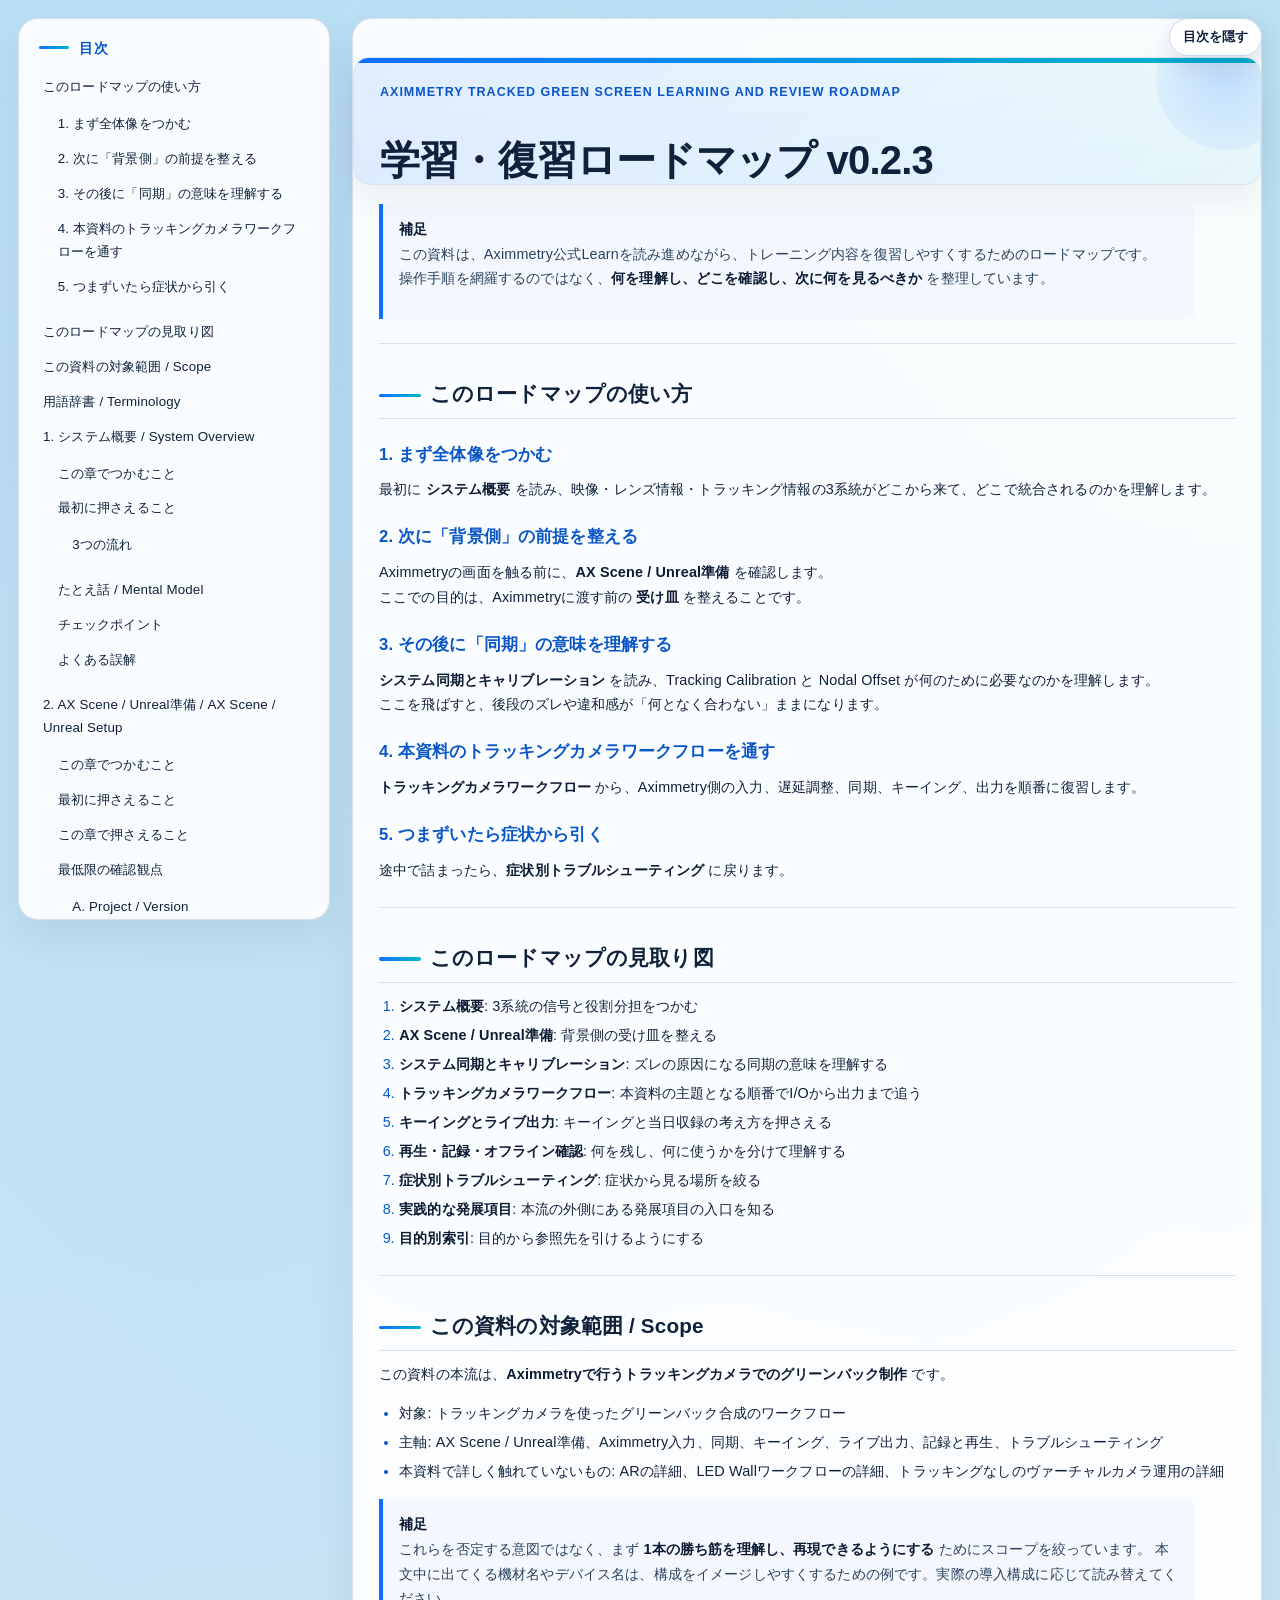
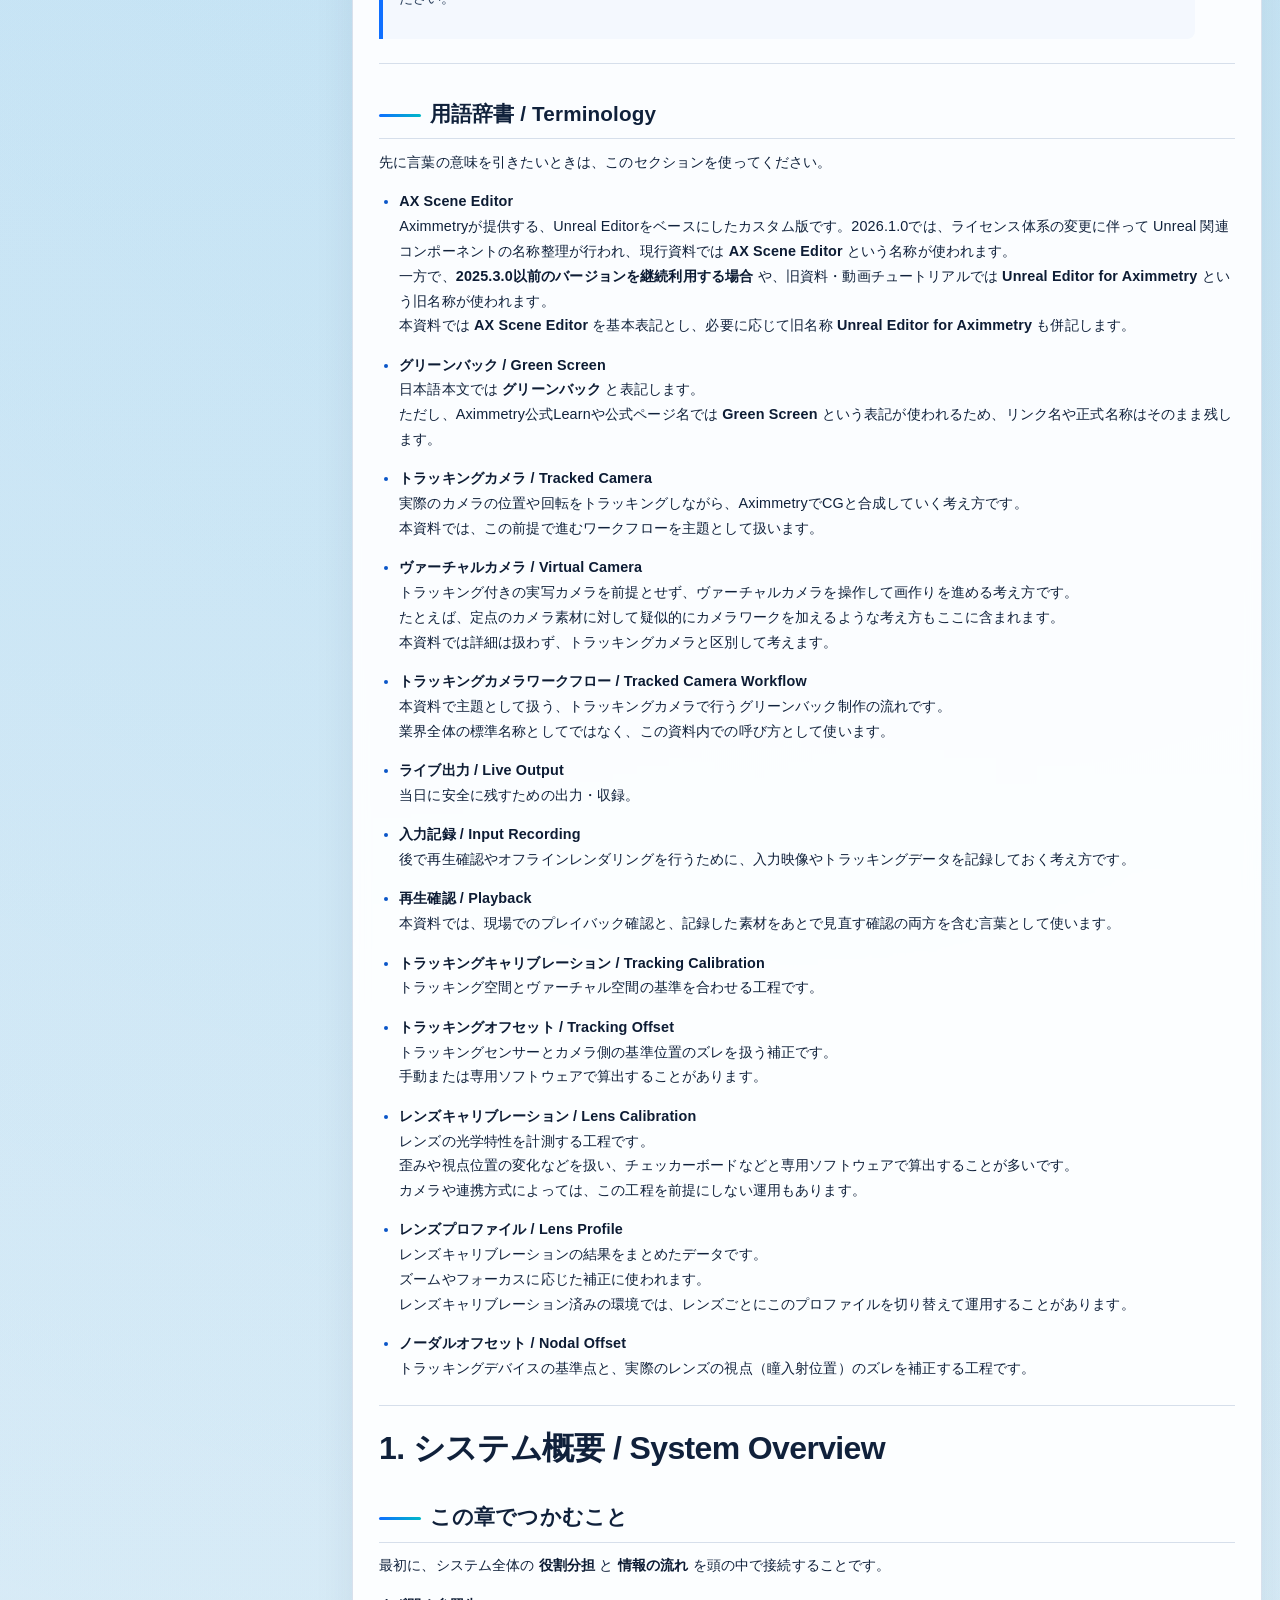
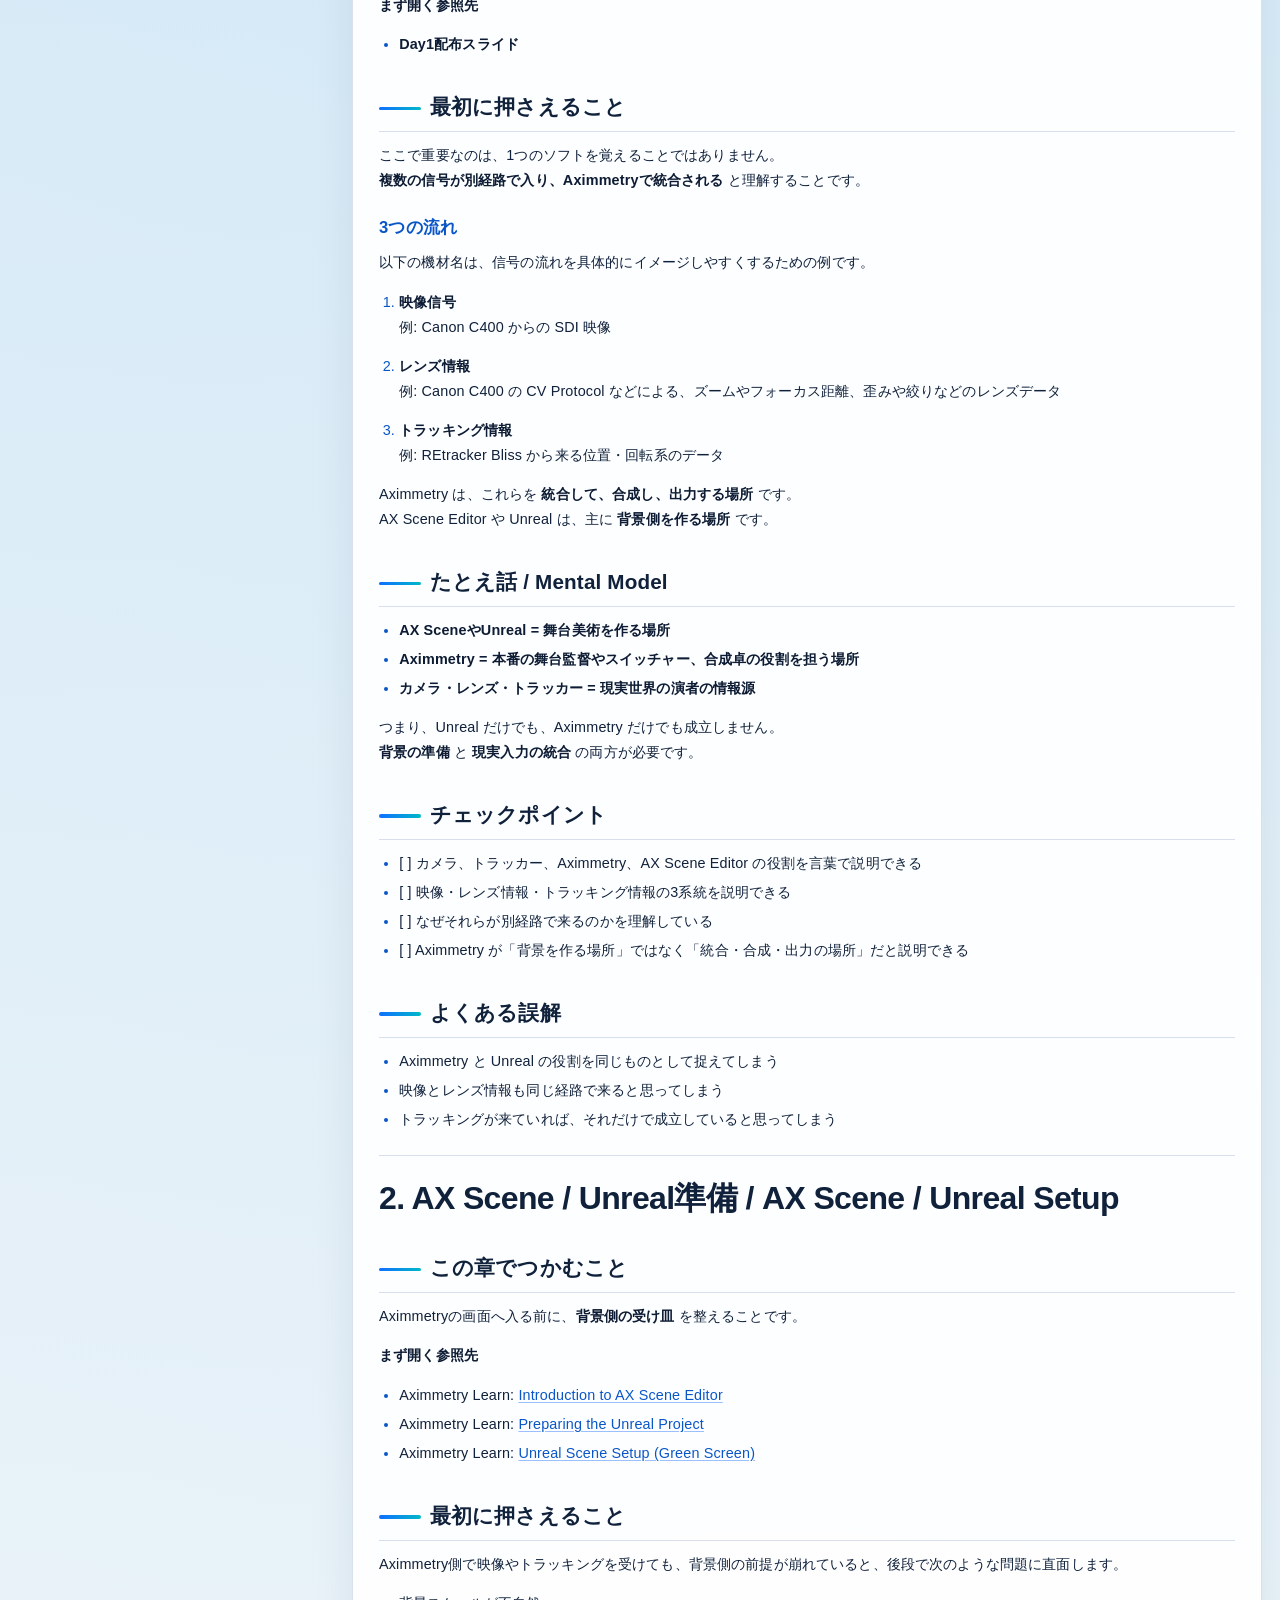
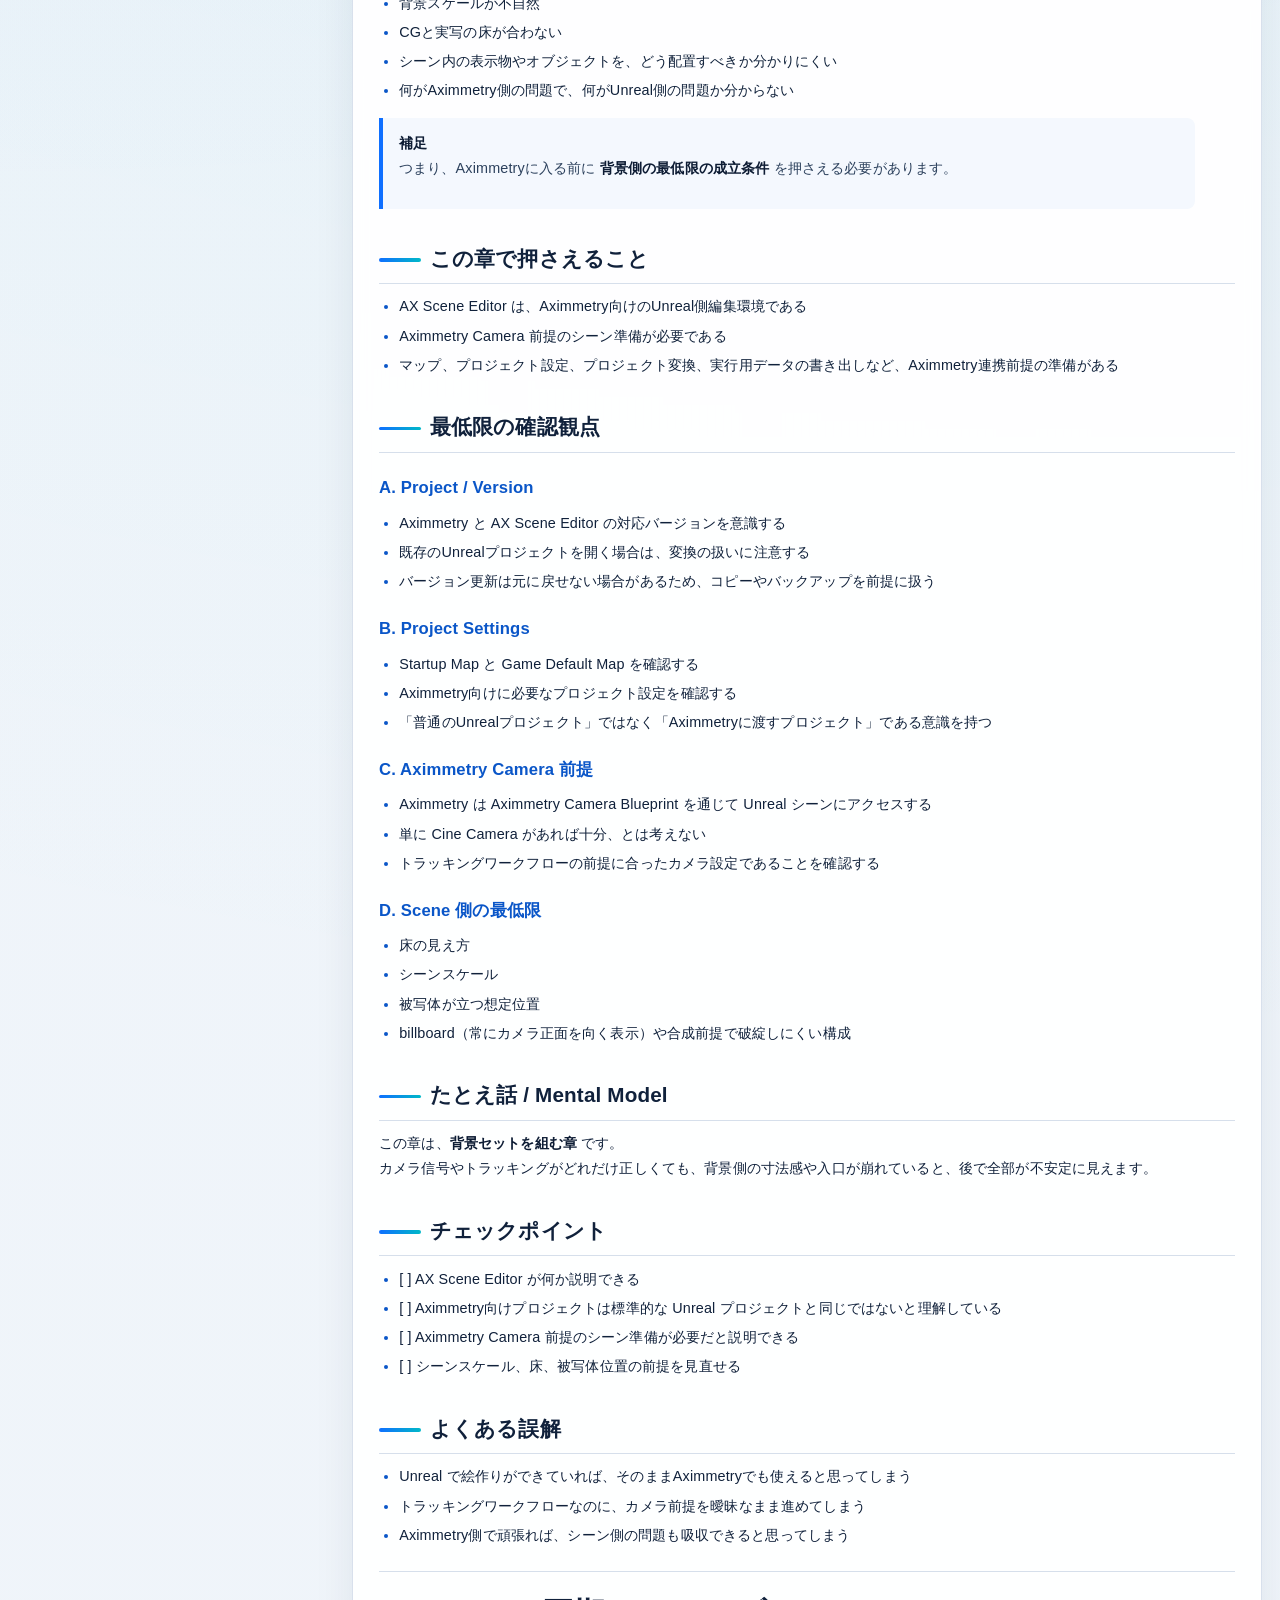
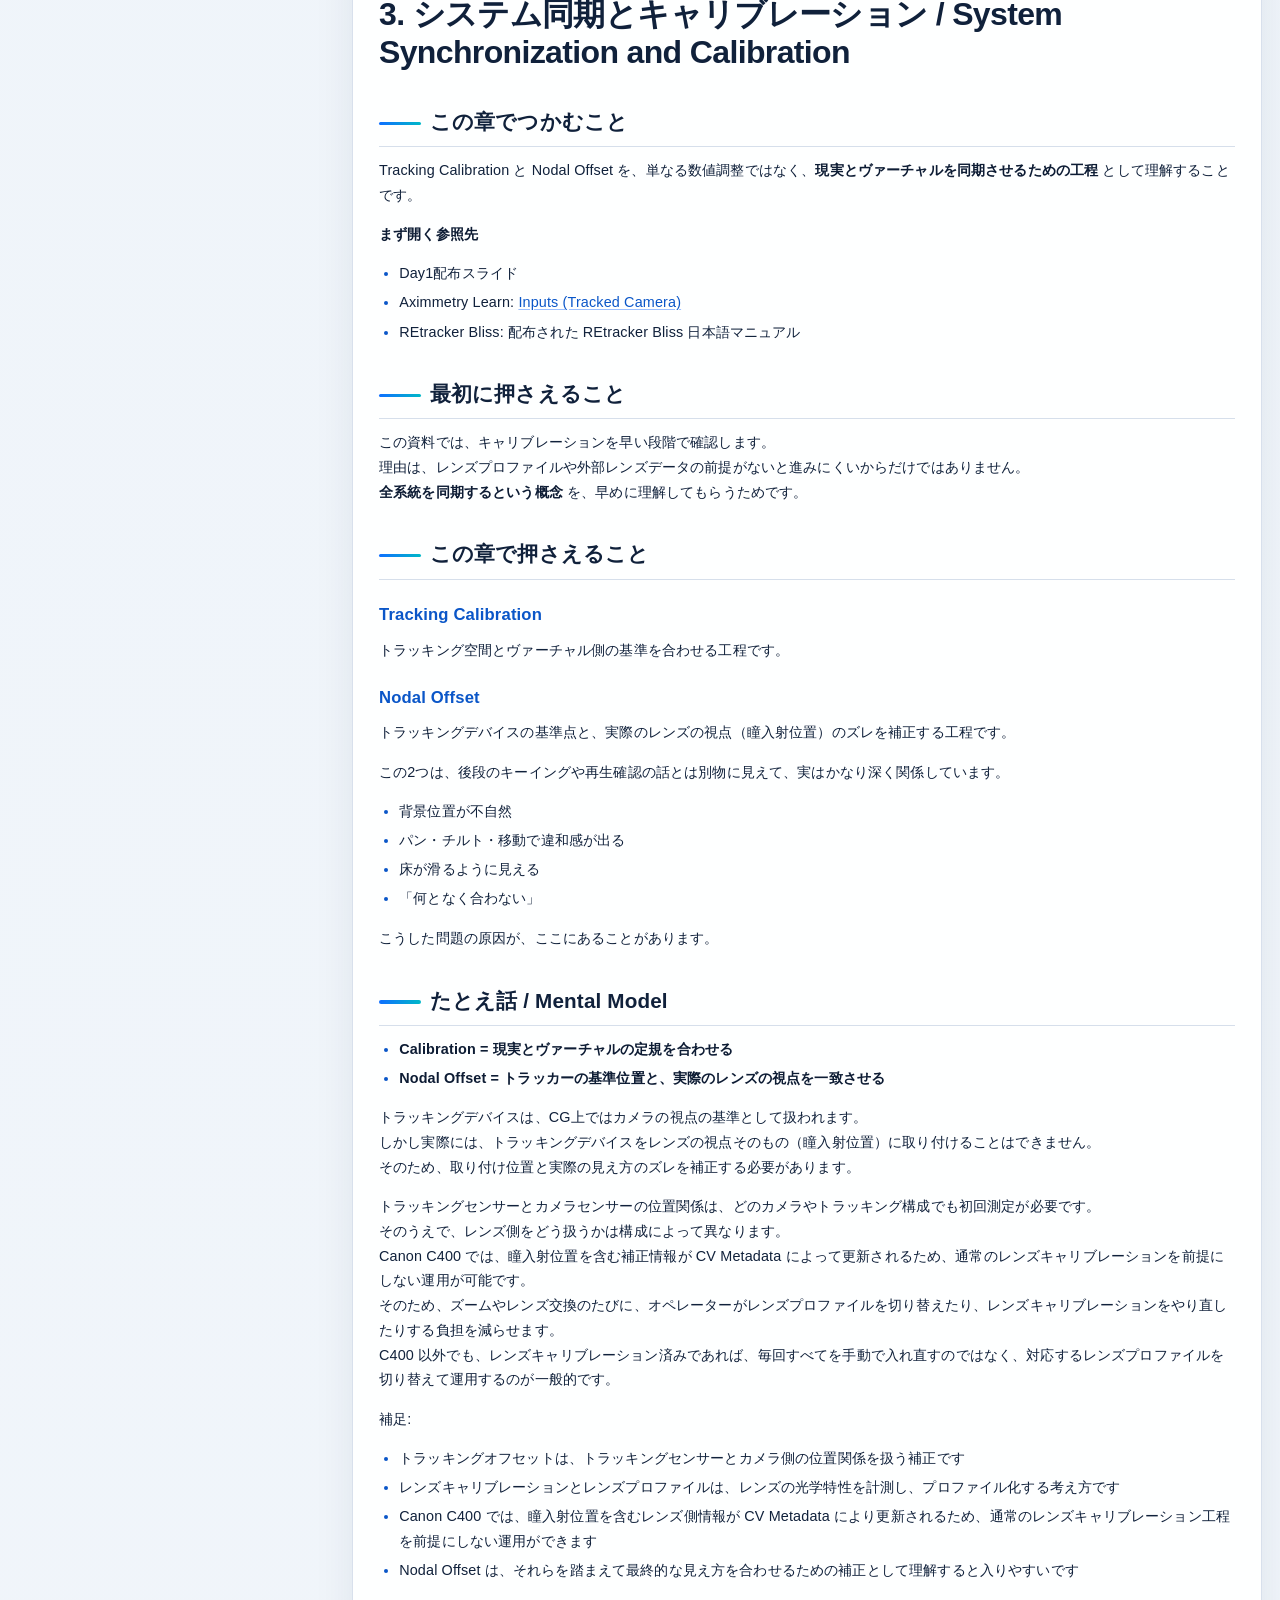
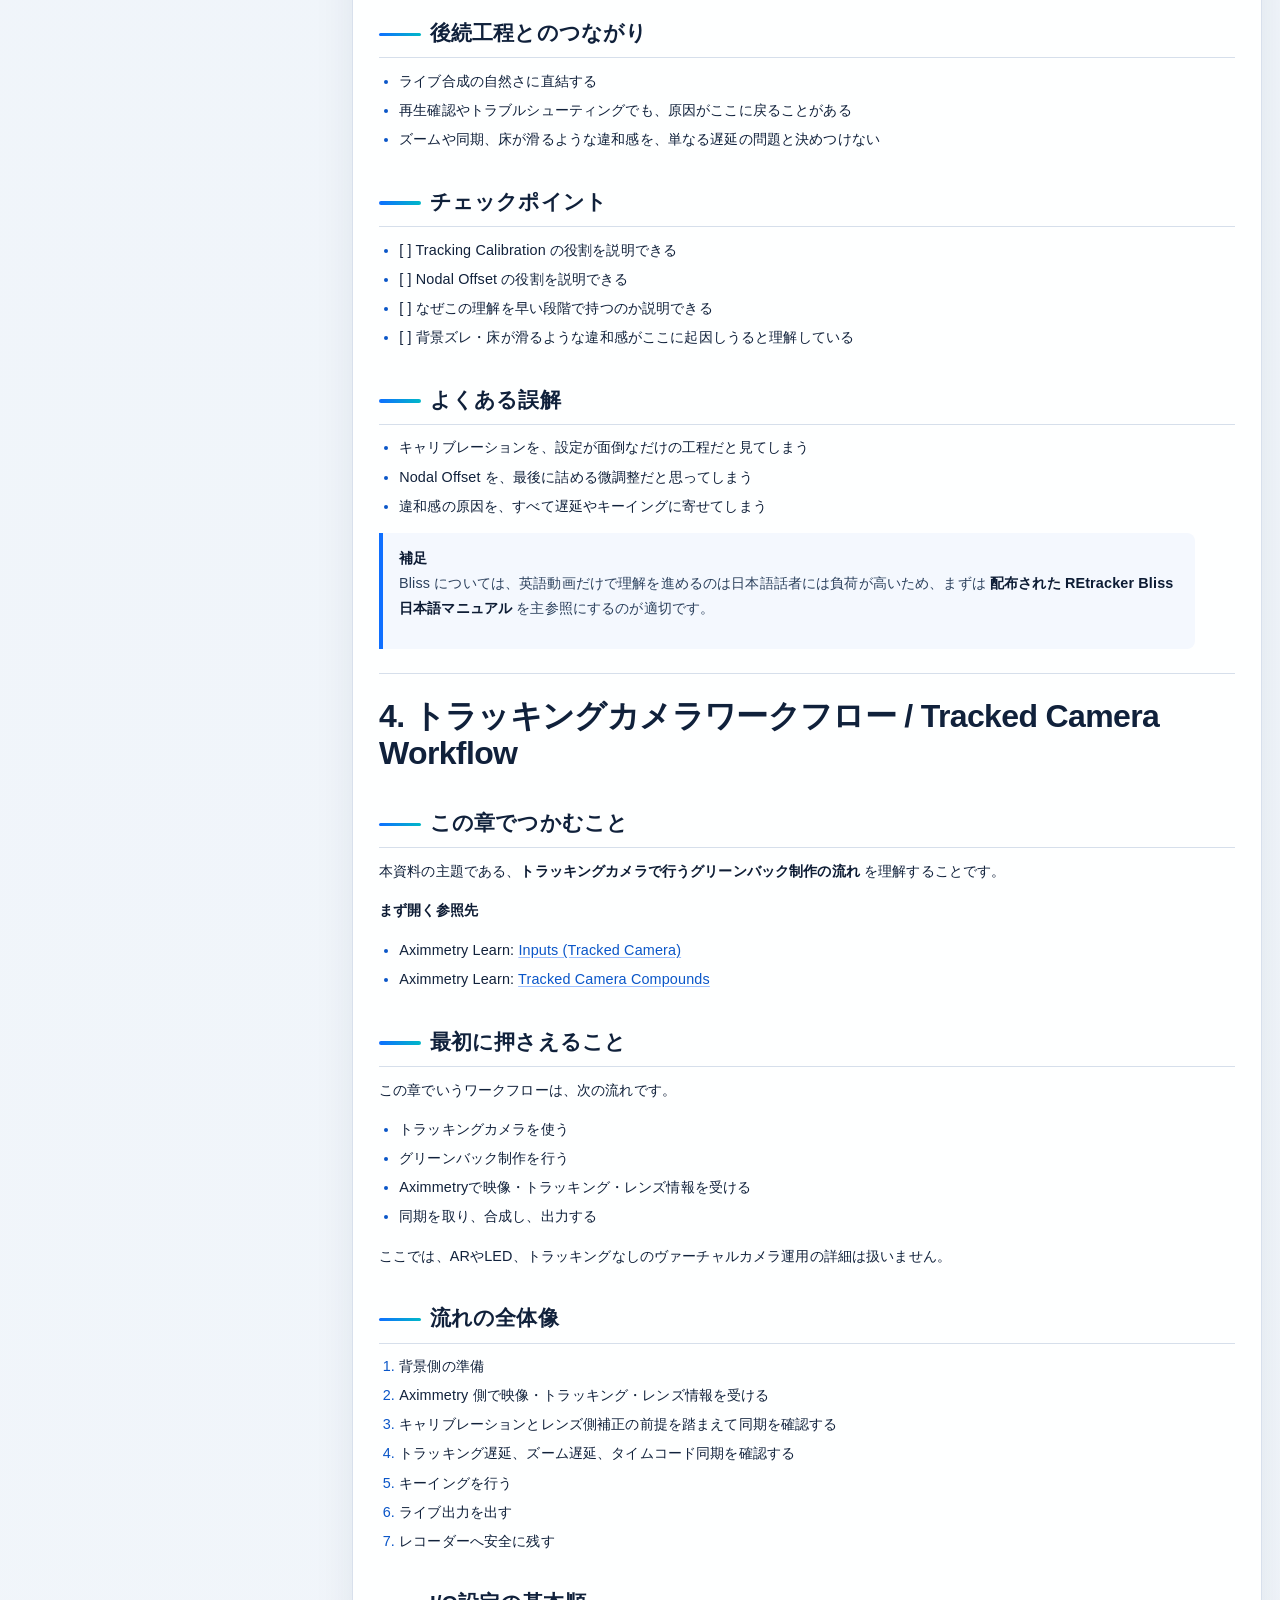
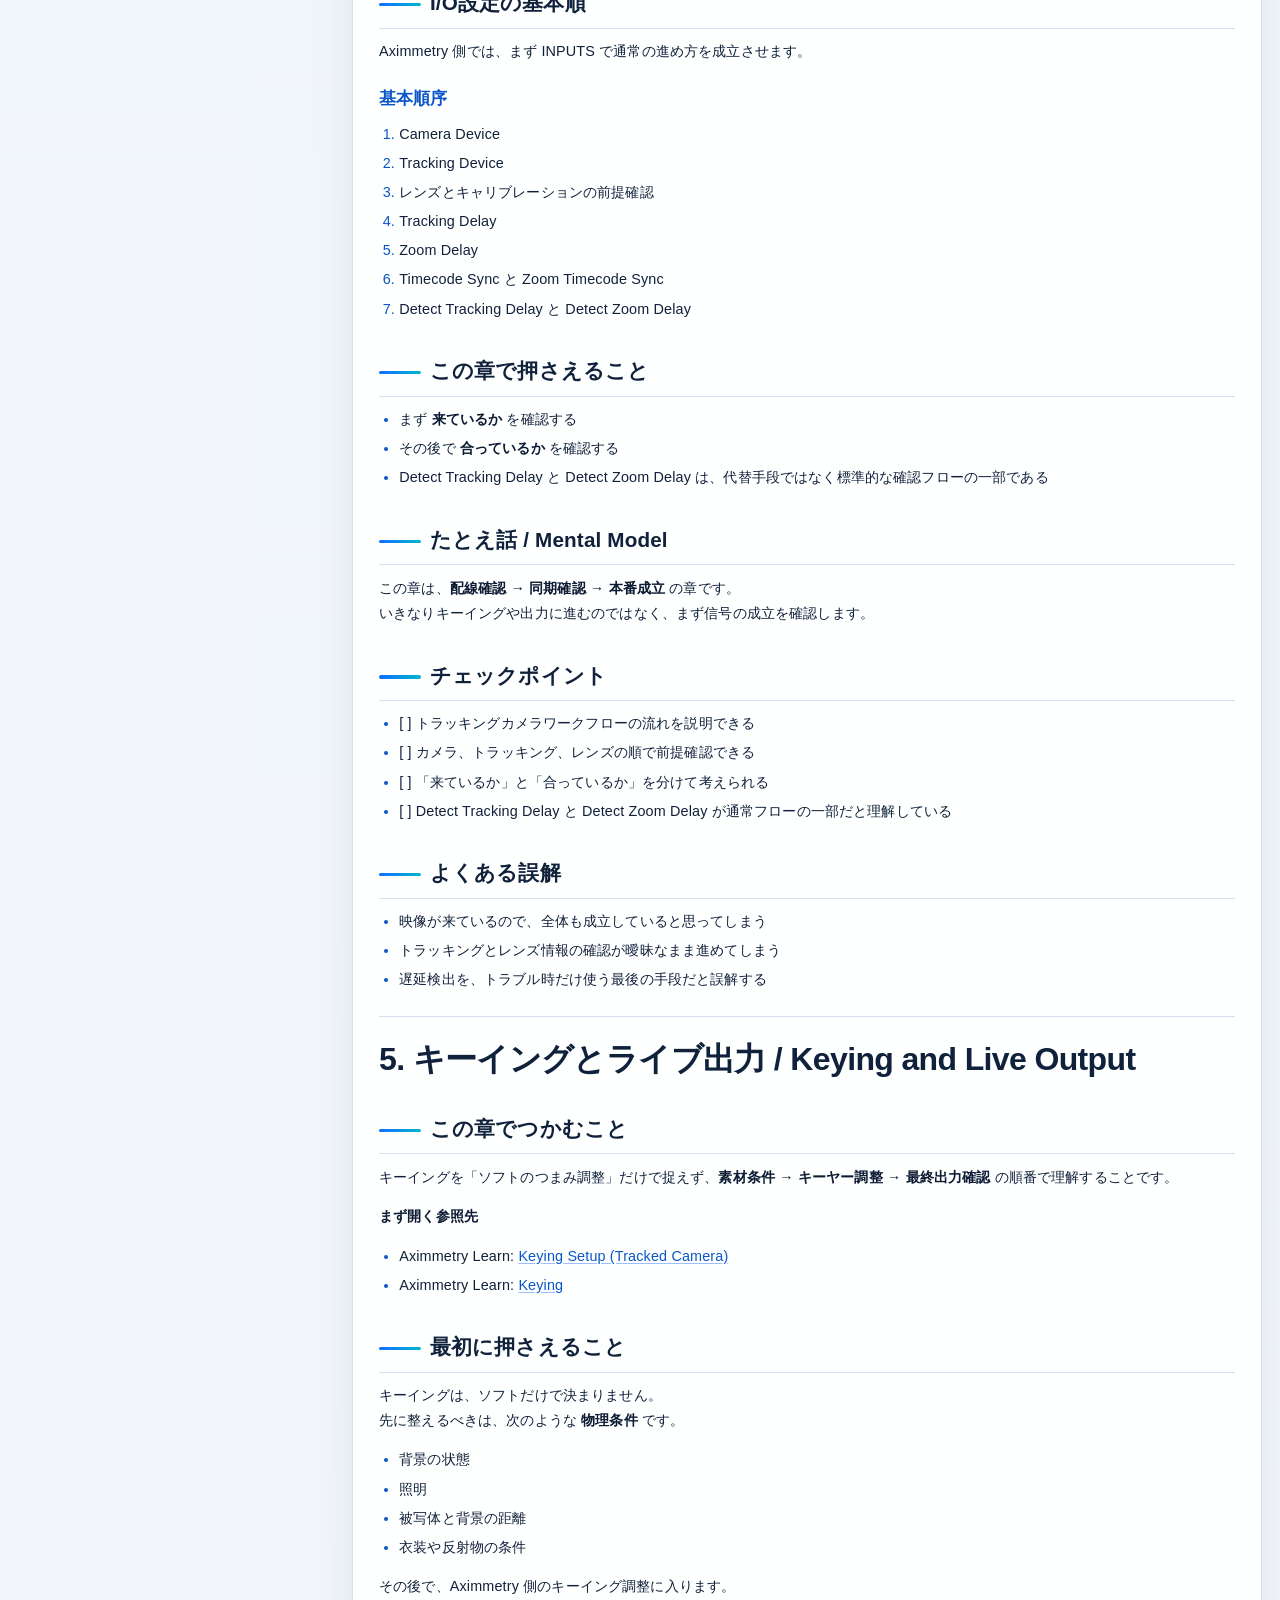
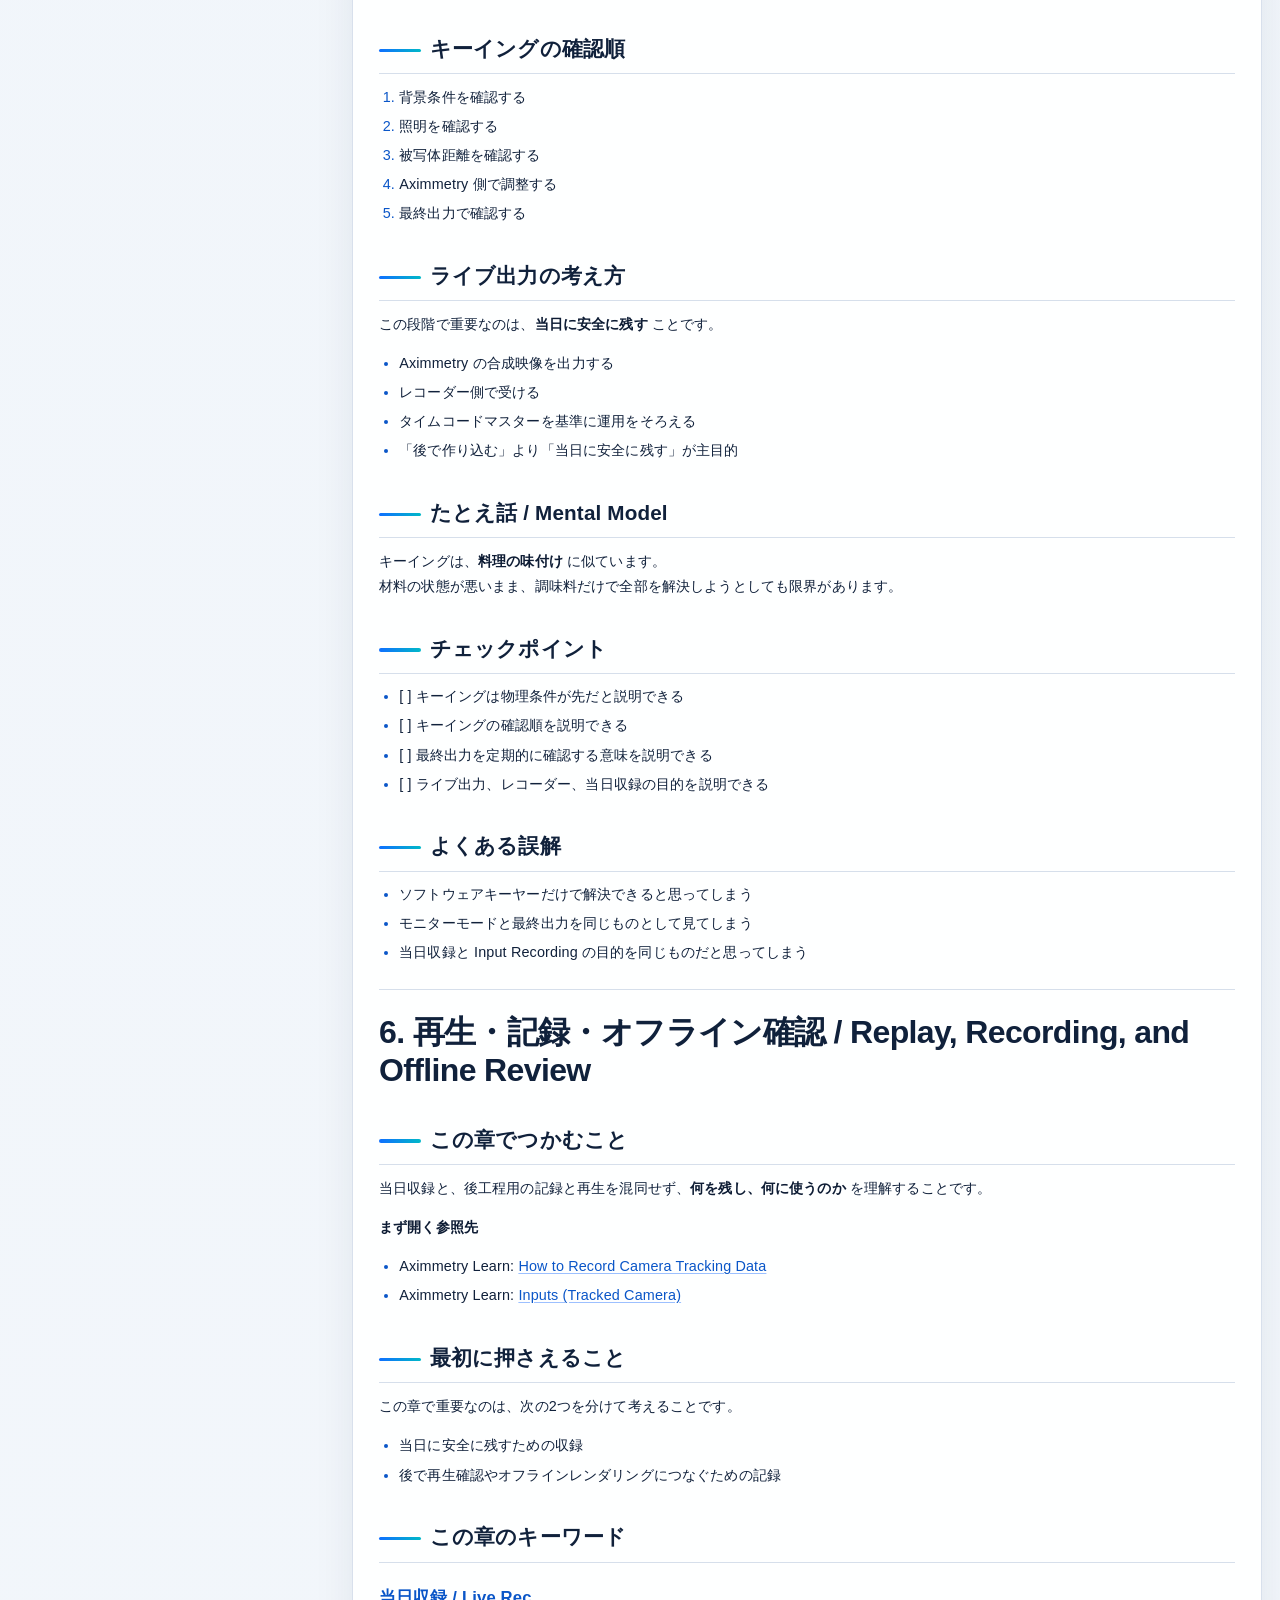
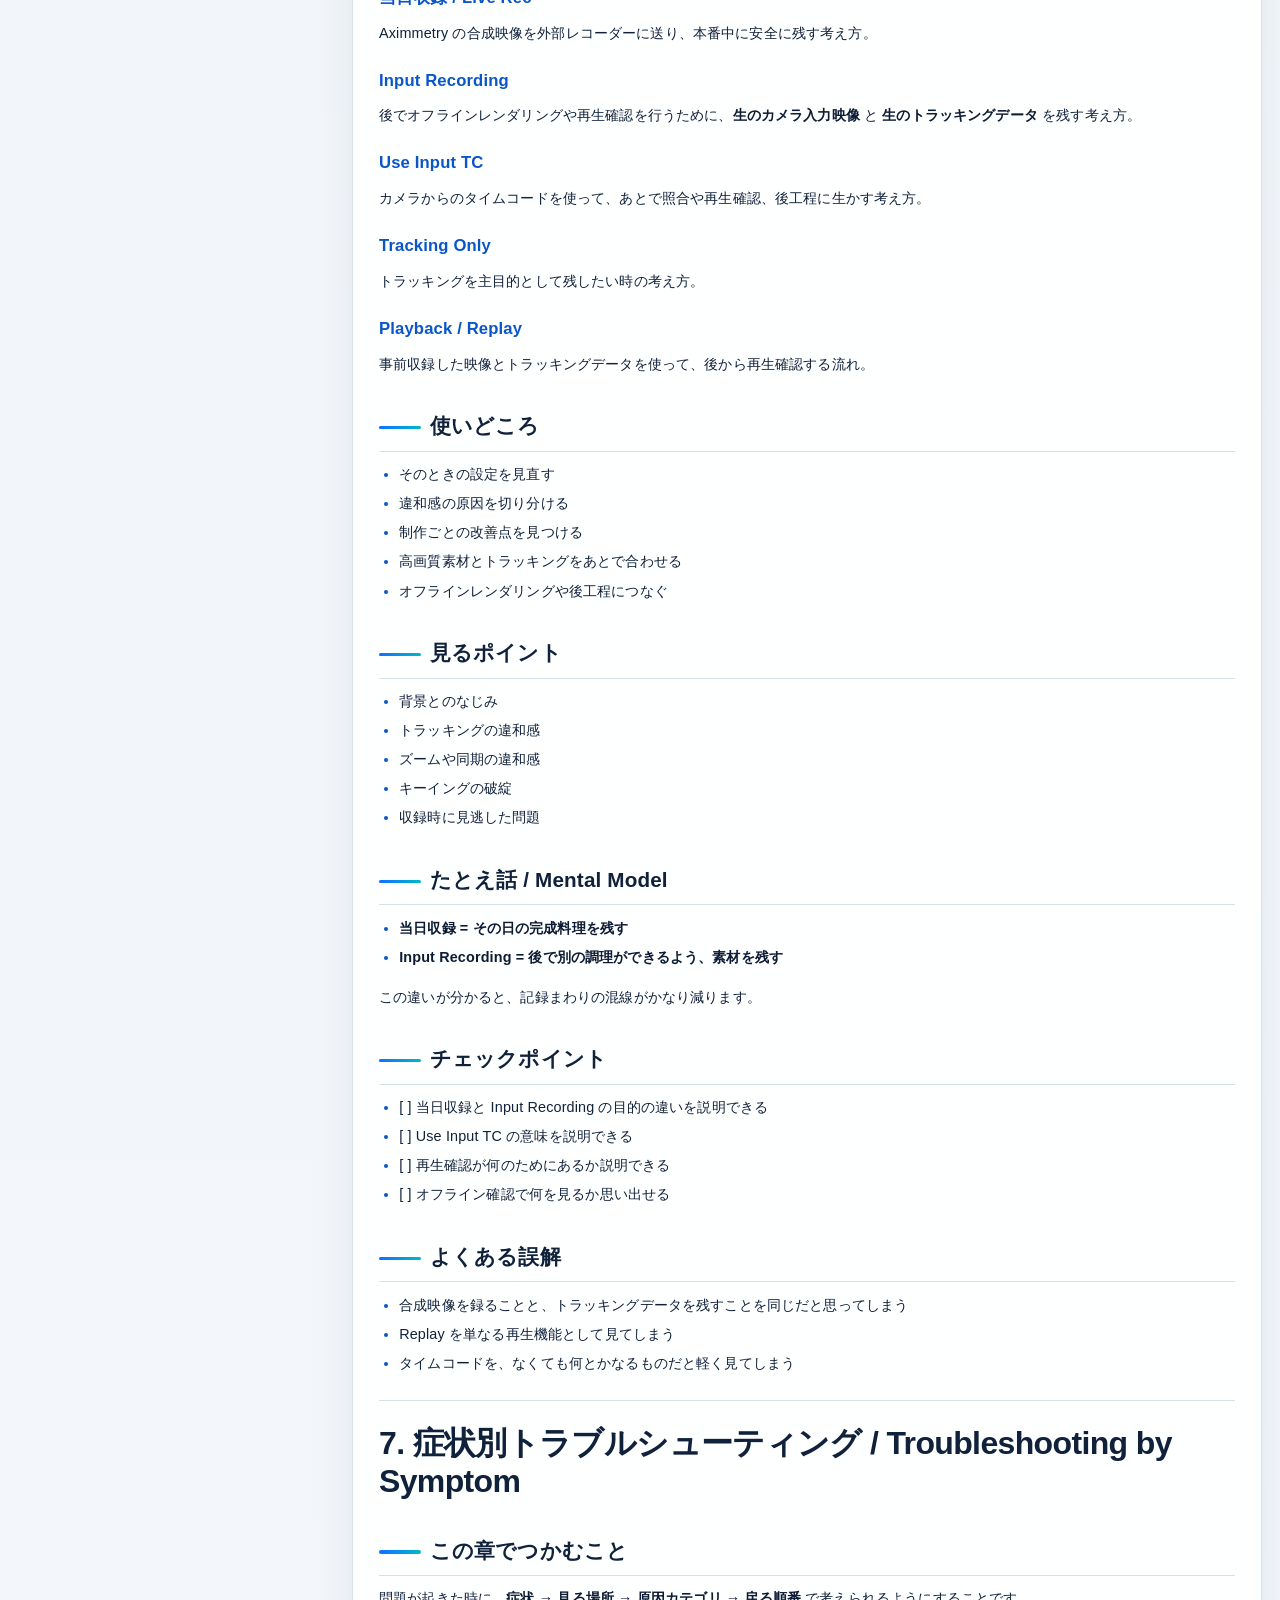
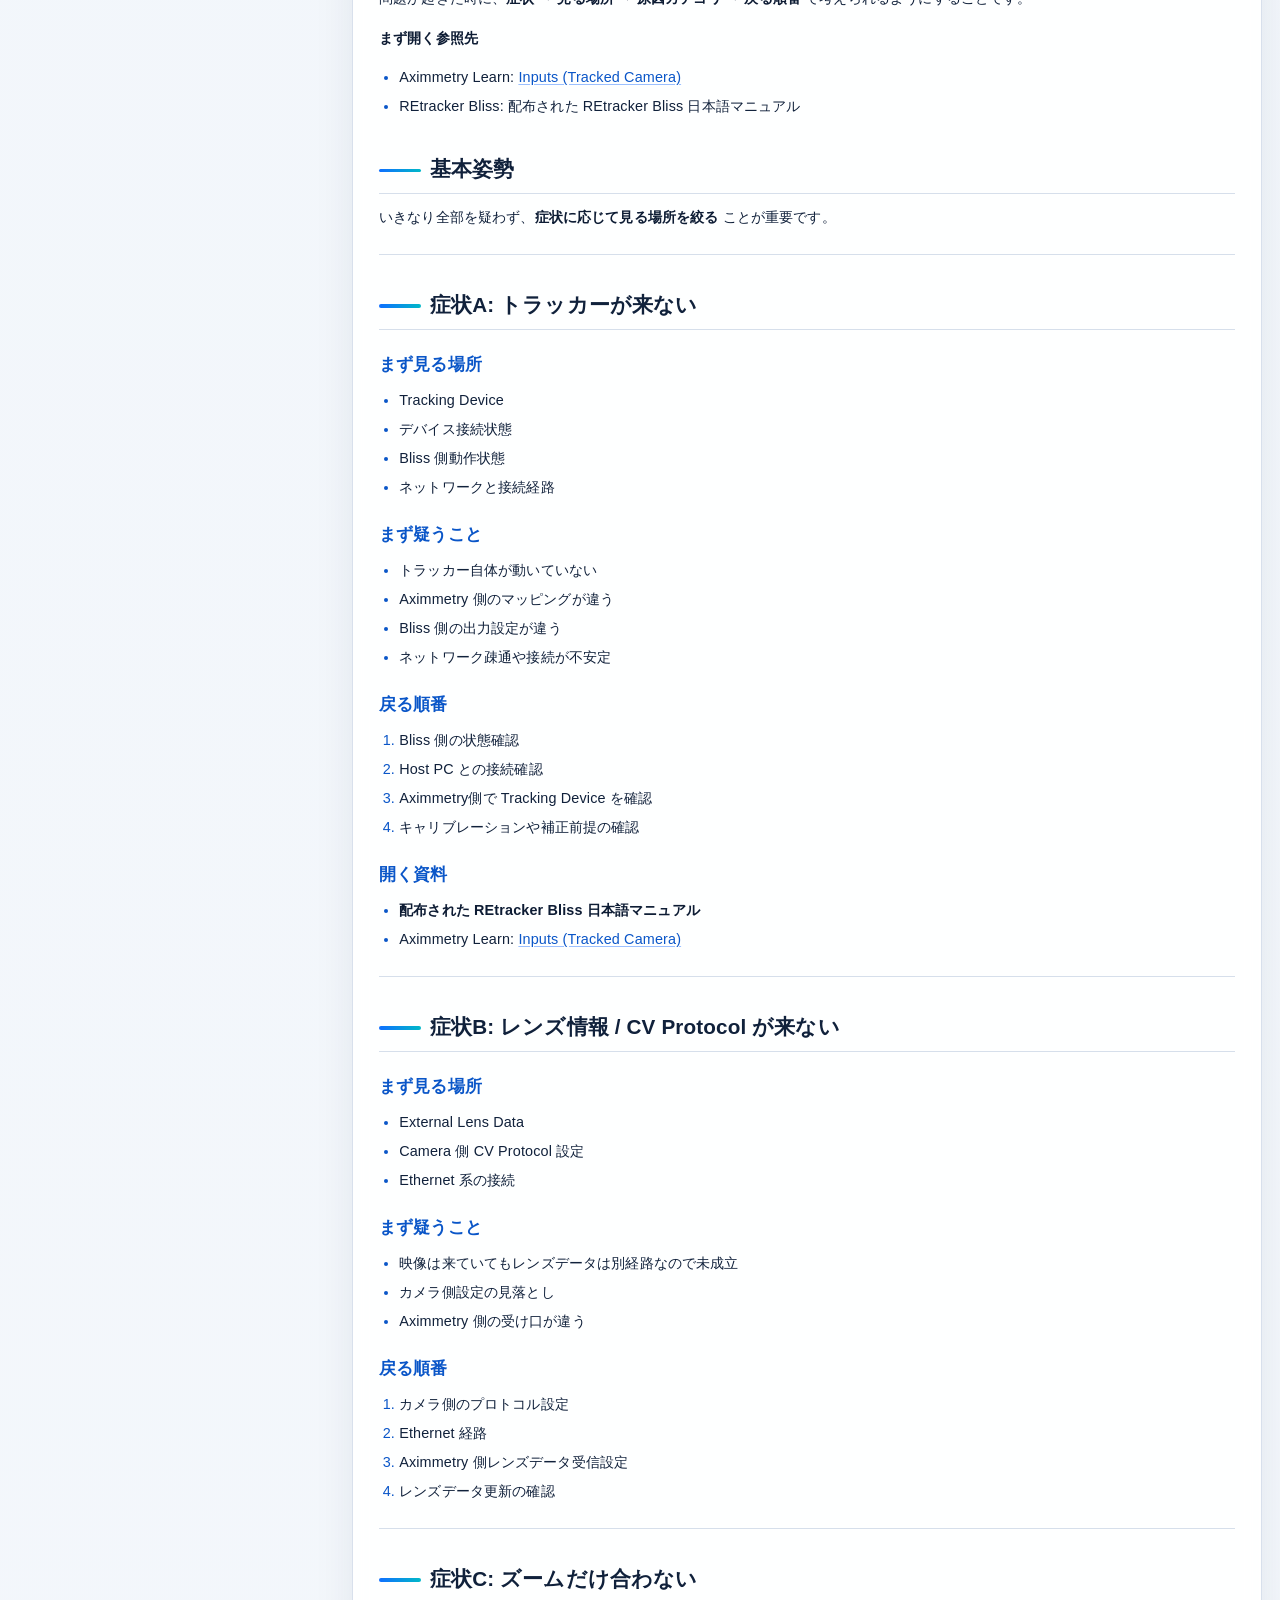
==== commit 60012f67: "Expand advanced study section" ====
--- a/site/index.html
+++ b/site/index.html
@@ -32,7 +32,7 @@
 }
 
 body {
-  font-family: "Segoe UI Variable Text", "Yu Gothic UI", "Meiryo", "Segoe UI", sans-serif;
+  font-family: "BIZ UDGothic", "Hiragino Sans", "Hiragino Kaku Gothic ProN", "Noto Sans JP", "Yu Gothic UI", "Meiryo", "Segoe UI", sans-serif;
   font-size: 10.8pt;
   line-height: 1.72;
   color: var(--text);
@@ -673,10 +673,8 @@
       </header>
       <main class="doc-main">
         <blockquote class="callout callout-info"><p><strong class="callout-label">補足</strong><br />
-この資料は、本資料で扱う内容を整理し、Aximmetry公式Learnやデバイス資料を開きながら、学習や復習を進めやすくするためのロードマップです。<br />
-操作画面のすべてをここに書くのではなく、<strong>何を理解し、どこを確認し、どの公式ページを次に開くべきか</strong> を簡潔に整理することを主目的にしています。<br />
-学習・復習の順路としても、用語や参照先を確認するための一覧としても使えます。
-トレーニングを受けた方の復習用としてはもちろん、一部の講義だけ受けた方や、導入説明後に抜けた内容を補いながら確認したい方にも役立つようにまとめています。</p>
+この資料は、Aximmetry公式Learnを読み進めながら、トレーニング内容を復習しやすくするためのロードマップです。<br />
+操作手順を網羅するのではなく、<strong>何を理解し、どこを確認し、次に何を見るべきか</strong> を整理しています。</p>
 </blockquote>
 <hr />
 <h2 id="_1">このロードマップの使い方</h2>
@@ -790,8 +788,10 @@
 <h1 id="1-system-overview">1. システム概要 / System Overview</h1>
 <h2 id="_3">この章でつかむこと</h2>
 <p>最初に、システム全体の <strong>役割分担</strong> と <strong>情報の流れ</strong> を頭の中で接続することです。</p>
-<p><strong>まず開く参照先</strong>
-- <strong>Day1配布スライド</strong></p>
+<p><strong>まず開く参照先</strong></p>
+<ul>
+<li><strong>Day1配布スライド</strong></li>
+</ul>
 <h2 id="_4">最初に押さえること</h2>
 <p>ここで重要なのは、1つのソフトを覚えることではありません。<br />
 <strong>複数の信号が別経路で入り、Aximmetryで統合される</strong> と理解することです。</p>
@@ -838,10 +838,12 @@
 <h1 id="2-ax-scene-unreal-ax-scene-unreal-setup">2. AX Scene / Unreal準備 / AX Scene / Unreal Setup</h1>
 <h2 id="_7">この章でつかむこと</h2>
 <p>Aximmetryの画面へ入る前に、<strong>背景側の受け皿</strong> を整えることです。</p>
-<p><strong>まず開く参照先</strong>
-- Aximmetry Learn: <a href="https://aximmetry.com/learn/virtual-production-workflow/obtaining-graphics-and-virtual-assets/creating-content-in-unreal-editor/introduction-to-unreal-editor-for-aximmetry/">Introduction to AX Scene Editor</a>
-- Aximmetry Learn: <a href="https://aximmetry.com/learn/virtual-production-workflow/obtaining-graphics-and-virtual-assets/creating-content-for-aximmetry-de/preparing-the-unreal-project/">Preparing the Unreal Project</a>
-- Aximmetry Learn: <a href="https://aximmetry.com/learn/virtual-production-workflow/green-screen-production/unreal-scene-setup-green-scre">Unreal Scene Setup (Green Screen)</a></p>
+<p><strong>まず開く参照先</strong></p>
+<ul>
+<li>Aximmetry Learn: <a href="https://aximmetry.com/learn/virtual-production-workflow/obtaining-graphics-and-virtual-assets/creating-content-in-unreal-editor/introduction-to-unreal-editor-for-aximmetry/">Introduction to AX Scene Editor</a></li>
+<li>Aximmetry Learn: <a href="https://aximmetry.com/learn/virtual-production-workflow/obtaining-graphics-and-virtual-assets/creating-content-for-aximmetry-de/preparing-the-unreal-project/">Preparing the Unreal Project</a></li>
+<li>Aximmetry Learn: <a href="https://aximmetry.com/learn/virtual-production-workflow/green-screen-production/unreal-scene-setup-green-scre">Unreal Scene Setup (Green Screen)</a></li>
+</ul>
 <h2 id="_8">最初に押さえること</h2>
 <p>Aximmetry側で映像やトラッキングを受けても、背景側の前提が崩れていると、後段で次のような問題に直面します。</p>
 <ul>
@@ -904,11 +906,13 @@
 <hr />
 <h1 id="3-system-synchronization-and-calibration">3. システム同期とキャリブレーション / System Synchronization and Calibration</h1>
 <h2 id="_13">この章でつかむこと</h2>
-<p>Tracking Calibration と Nodal Offset は、単なる数値調整ではなく、<strong>現実とヴァーチャルを同期させるための工程</strong> だと理解することです。</p>
-<p><strong>まず開く参照先</strong>
-- <strong>Day1配布スライド</strong>
-- Aximmetry Learn: <a href="https://aximmetry.com/learn/virtual-production-workflow/green-screen-production/tracked-camera-workflow/inputs-tracked-camera/">Inputs (Tracked Camera)</a>
-- REtracker Bliss: <strong>配布された REtracker Bliss 日本語マニュアル</strong></p>
+<p>Tracking Calibration と Nodal Offset を、単なる数値調整ではなく、<strong>現実とヴァーチャルを同期させるための工程</strong> として理解することです。</p>
+<p><strong>まず開く参照先</strong></p>
+<ul>
+<li>Day1配布スライド</li>
+<li>Aximmetry Learn: <a href="https://aximmetry.com/learn/virtual-production-workflow/green-screen-production/tracked-camera-workflow/inputs-tracked-camera/">Inputs (Tracked Camera)</a></li>
+<li>REtracker Bliss: 配布された REtracker Bliss 日本語マニュアル</li>
+</ul>
 <h2 id="_14">最初に押さえること</h2>
 <p>この資料では、キャリブレーションを早い段階で確認します。<br />
 理由は、レンズプロファイルや外部レンズデータの前提がないと進みにくいからだけではありません。<br />
@@ -972,9 +976,11 @@
 <h1 id="4-tracked-camera-workflow">4. トラッキングカメラワークフロー / Tracked Camera Workflow</h1>
 <h2 id="_19">この章でつかむこと</h2>
 <p>本資料の主題である、<strong>トラッキングカメラで行うグリーンバック制作の流れ</strong> を理解することです。</p>
-<p><strong>まず開く参照先</strong>
-- Aximmetry Learn: <a href="https://aximmetry.com/learn/virtual-production-workflow/green-screen-production/tracked-camera-workflow/inputs-tracked-camera/">Inputs (Tracked Camera)</a>
-- Aximmetry Learn: <a href="https://aximmetry.com/learn/virtual-production-workflow/green-screen-production/tracked-camera-workflow/tracked-camera-compounds/">Tracked Camera Compounds</a></p>
+<p><strong>まず開く参照先</strong></p>
+<ul>
+<li>Aximmetry Learn: <a href="https://aximmetry.com/learn/virtual-production-workflow/green-screen-production/tracked-camera-workflow/inputs-tracked-camera/">Inputs (Tracked Camera)</a></li>
+<li>Aximmetry Learn: <a href="https://aximmetry.com/learn/virtual-production-workflow/green-screen-production/tracked-camera-workflow/tracked-camera-compounds/">Tracked Camera Compounds</a></li>
+</ul>
 <h2 id="_20">最初に押さえること</h2>
 <p>この章でいうワークフローは、次の流れです。</p>
 <ul>
@@ -1032,9 +1038,11 @@
 <h1 id="5-keying-and-live-output">5. キーイングとライブ出力 / Keying and Live Output</h1>
 <h2 id="_26">この章でつかむこと</h2>
 <p>キーイングを「ソフトのつまみ調整」だけで捉えず、<strong>素材条件 → キーヤー調整 → 最終出力確認</strong> の順番で理解することです。</p>
-<p><strong>まず開く参照先</strong>
-- Aximmetry Learn: <a href="https://aximmetry.com/learn/virtual-production-workflow/green-screen-production/tracked-camera-workflow/keying-setup-tracked-camera/">Keying Setup (Tracked Camera)</a>
-- Aximmetry Learn: <a href="https://aximmetry.com/learn/virtual-production-workflow/green-screen-production/keying/keying/">Keying</a></p>
+<p><strong>まず開く参照先</strong></p>
+<ul>
+<li>Aximmetry Learn: <a href="https://aximmetry.com/learn/virtual-production-workflow/green-screen-production/tracked-camera-workflow/keying-setup-tracked-camera/">Keying Setup (Tracked Camera)</a></li>
+<li>Aximmetry Learn: <a href="https://aximmetry.com/learn/virtual-production-workflow/green-screen-production/keying/keying/">Keying</a></li>
+</ul>
 <h2 id="_27">最初に押さえること</h2>
 <p>キーイングは、ソフトだけで決まりません。<br />
 先に整えるべきは、次のような <strong>物理条件</strong> です。</p>
@@ -1081,9 +1089,11 @@
 <h1 id="6-replay-recording-and-offline-review">6. 再生・記録・オフライン確認 / Replay, Recording, and Offline Review</h1>
 <h2 id="_32">この章でつかむこと</h2>
 <p>当日収録と、後工程用の記録と再生を混同せず、<strong>何を残し、何に使うのか</strong> を理解することです。</p>
-<p><strong>まず開く参照先</strong>
-- Aximmetry Learn: <a href="https://aximmetry.com/learn/virtual-production-workflow/setting-up-inputs-outputs-for-virtual-production/video/recording/how-to-record-camera-tracking-data/">How to Record Camera Tracking Data</a>
-- Aximmetry Learn: <a href="https://aximmetry.com/learn/virtual-production-workflow/green-screen-production/tracked-camera-workflow/inputs-tracked-camera/">Inputs (Tracked Camera)</a></p>
+<p><strong>まず開く参照先</strong></p>
+<ul>
+<li>Aximmetry Learn: <a href="https://aximmetry.com/learn/virtual-production-workflow/setting-up-inputs-outputs-for-virtual-production/video/recording/how-to-record-camera-tracking-data/">How to Record Camera Tracking Data</a></li>
+<li>Aximmetry Learn: <a href="https://aximmetry.com/learn/virtual-production-workflow/green-screen-production/tracked-camera-workflow/inputs-tracked-camera/">Inputs (Tracked Camera)</a></li>
+</ul>
 <h2 id="_33">最初に押さえること</h2>
 <p>この章で重要なのは、次の2つを分けて考えることです。</p>
 <ul>
@@ -1140,9 +1150,11 @@
 <h1 id="7-troubleshooting-by-symptom">7. 症状別トラブルシューティング / Troubleshooting by Symptom</h1>
 <h2 id="_39">この章でつかむこと</h2>
 <p>問題が起きた時に、<strong>症状 → 見る場所 → 原因カテゴリ → 戻る順番</strong> で考えられるようにすることです。</p>
-<p><strong>まず開く参照先</strong>
-- Aximmetry Learn: <a href="https://aximmetry.com/learn/virtual-production-workflow/green-screen-production/tracked-camera-workflow/inputs-tracked-camera/">Inputs (Tracked Camera)</a>
-- REtracker Bliss: <strong>配布された REtracker Bliss 日本語マニュアル</strong></p>
+<p><strong>まず開く参照先</strong></p>
+<ul>
+<li>Aximmetry Learn: <a href="https://aximmetry.com/learn/virtual-production-workflow/green-screen-production/tracked-camera-workflow/inputs-tracked-camera/">Inputs (Tracked Camera)</a></li>
+<li>REtracker Bliss: 配布された REtracker Bliss 日本語マニュアル</li>
+</ul>
 <h2 id="_40">基本姿勢</h2>
 <p>いきなり全部を疑わず、<strong>症状に応じて見る場所を絞る</strong> ことが重要です。</p>
 <hr />
@@ -1171,7 +1183,6 @@
 <h3 id="_44">開く資料</h3>
 <ul>
 <li><strong>配布された REtracker Bliss 日本語マニュアル</strong></li>
-<li>REtracker Official Tutorials: <a href="https://www.retracker.co/tutorials">Tutorials</a></li>
 <li>Aximmetry Learn: <a href="https://aximmetry.com/learn/virtual-production-workflow/green-screen-production/tracked-camera-workflow/inputs-tracked-camera/">Inputs (Tracked Camera)</a></li>
 </ul>
 <hr />
@@ -1272,9 +1283,11 @@
 <h1 id="8-practical-extensions">8. 実践的な発展項目 / Practical Extensions</h1>
 <h2 id="_58">この章でつかむこと</h2>
 <p>本流であるトラッキングカメラでのグリーンバックワークフローを理解した上で、<strong>AX Scene EditorやUnreal側へ少しだけ手を伸ばす</strong> ための入口を持つことです。</p>
-<p><strong>まず開く参照先</strong>
-- Aximmetry Learn: <a href="https://aximmetry.com/learn/virtual-production-workflow/obtaining-graphics-and-virtual-assets/creating-content-in-unreal-editor/introduction-to-unreal-editor-for-aximmetry/">Introduction to AX Scene Editor</a>
-- Aximmetry Learn: <a href="https://aximmetry.com/learn/virtual-production-workflow/obtaining-graphics-and-virtual-assets/creating-content-for-aximmetry-de/preparing-the-unreal-project/">Preparing the Unreal Project</a></p>
+<p><strong>まず開く参照先</strong></p>
+<ul>
+<li>Aximmetry Learn: <a href="https://aximmetry.com/learn/virtual-production-workflow/obtaining-graphics-and-virtual-assets/creating-content-in-unreal-editor/introduction-to-unreal-editor-for-aximmetry/">Introduction to AX Scene Editor</a></li>
+<li>Aximmetry Learn: <a href="https://aximmetry.com/learn/virtual-production-workflow/obtaining-graphics-and-virtual-assets/creating-content-for-aximmetry-de/preparing-the-unreal-project/">Preparing the Unreal Project</a></li>
+</ul>
 <h2 id="_59">この章の位置づけ</h2>
 <p>ここはメインワークフローの土台ではなく、<strong>発展項目</strong> です。<br />
 最初の1周では無理に触れず、本流を通せてから戻ってくれば十分です。<br />
@@ -1347,12 +1360,10 @@
 <ol>
 <li><strong>配布された REtracker Bliss 日本語マニュアル</strong></li>
 <li>公式製品ページ</li>
-<li>公式チュートリアル</li>
 </ol>
 <h3 id="_68">公式ページ</h3>
 <ul>
 <li><a href="https://www.retracker.co/retracker-bliss">REtracker BLISS product page</a></li>
-<li><a href="https://www.retracker.co/tutorials">REtracker Tutorials</a></li>
 </ul>
 <blockquote class="callout callout-info"><p><strong class="callout-label">補足</strong><br />
 日本語話者にとっては、Bliss の英語動画だけで再現するのは難しいため、まずは <strong>配布された REtracker Bliss 日本語マニュアル</strong> を主参照にするのが望ましいです。</p>
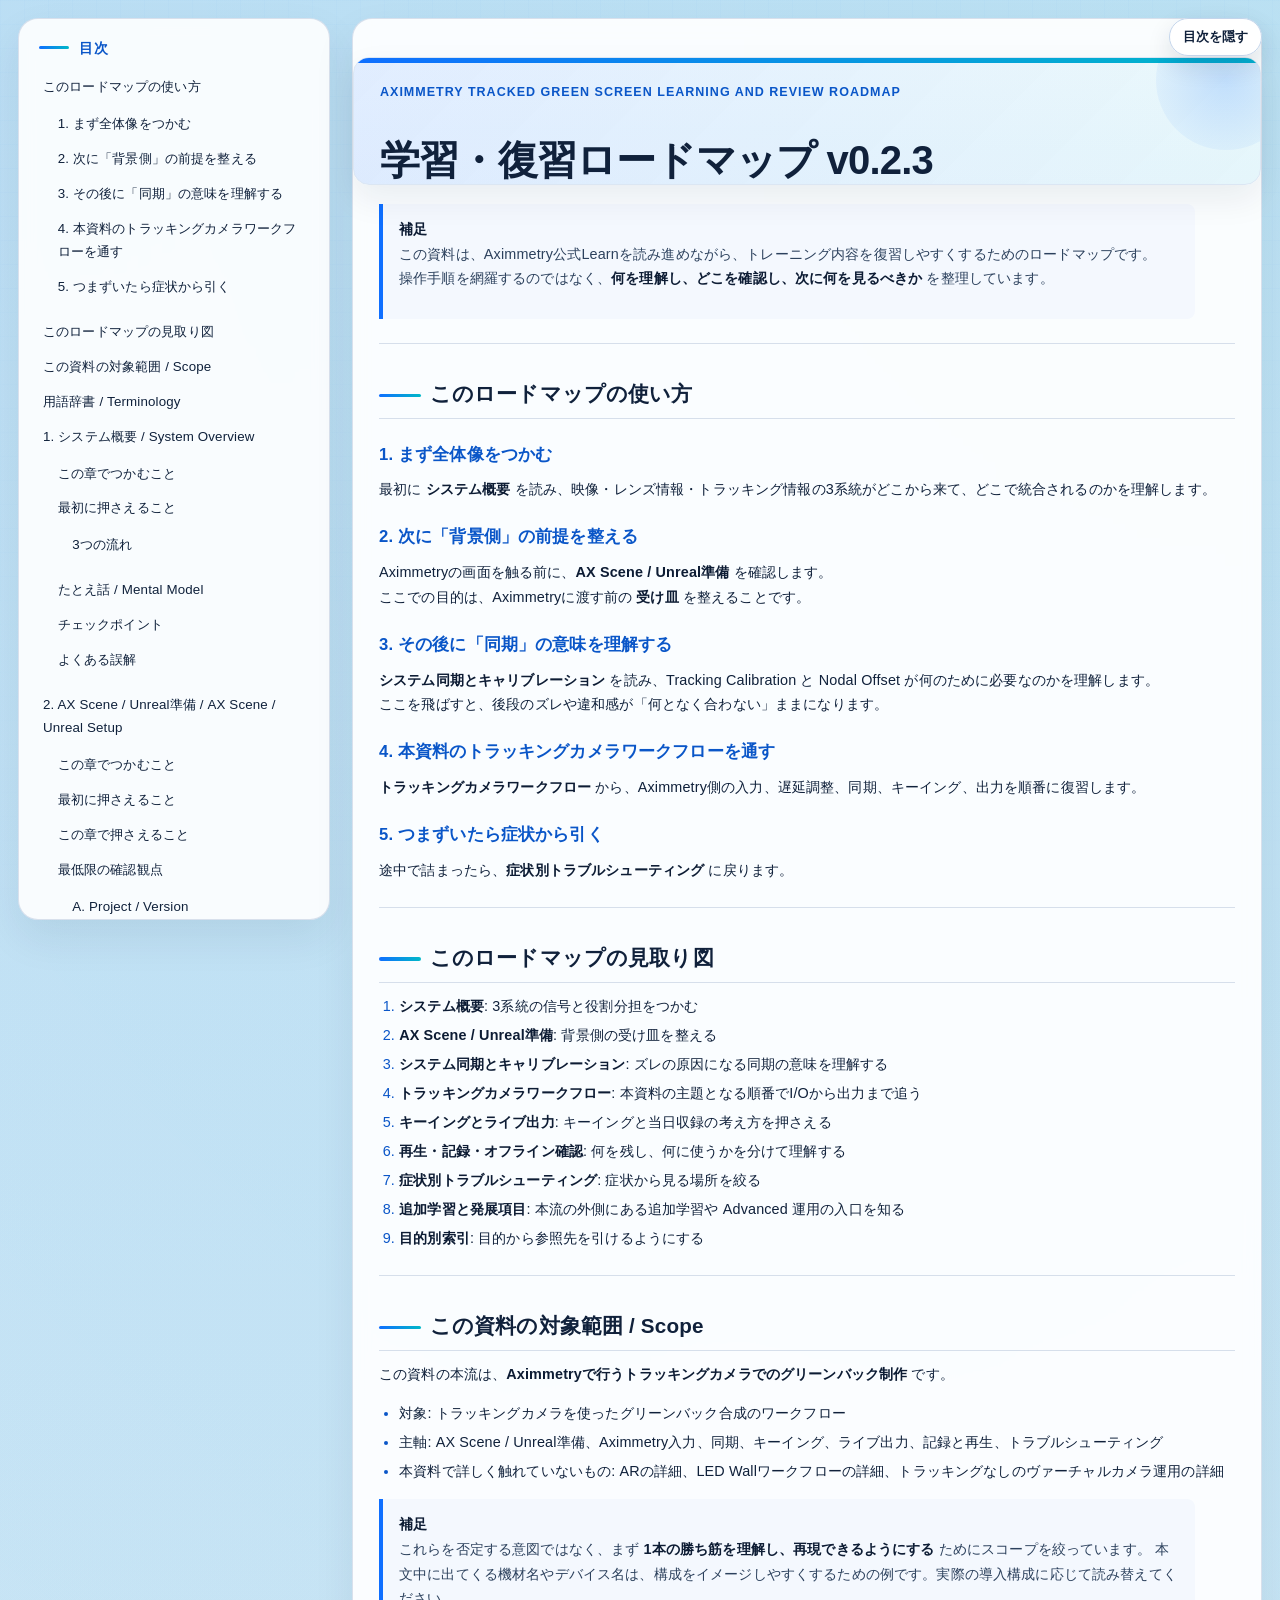
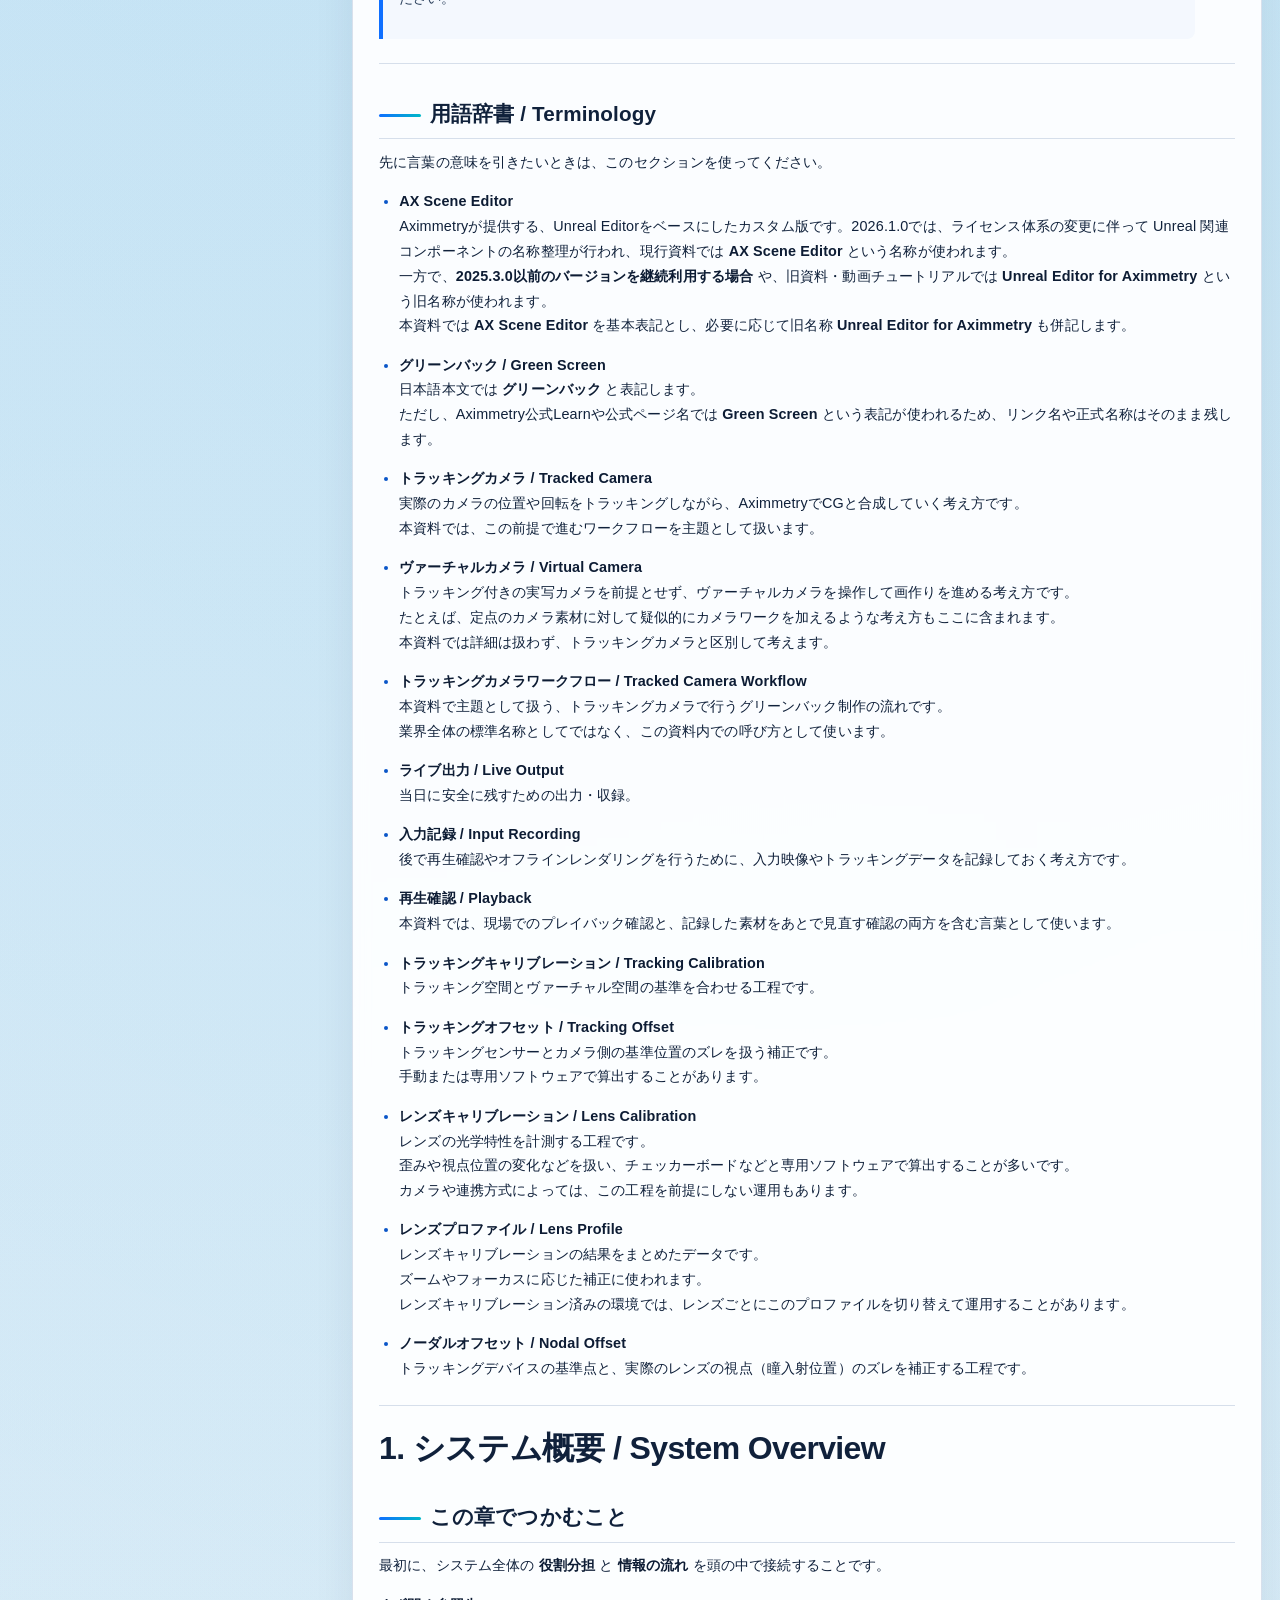
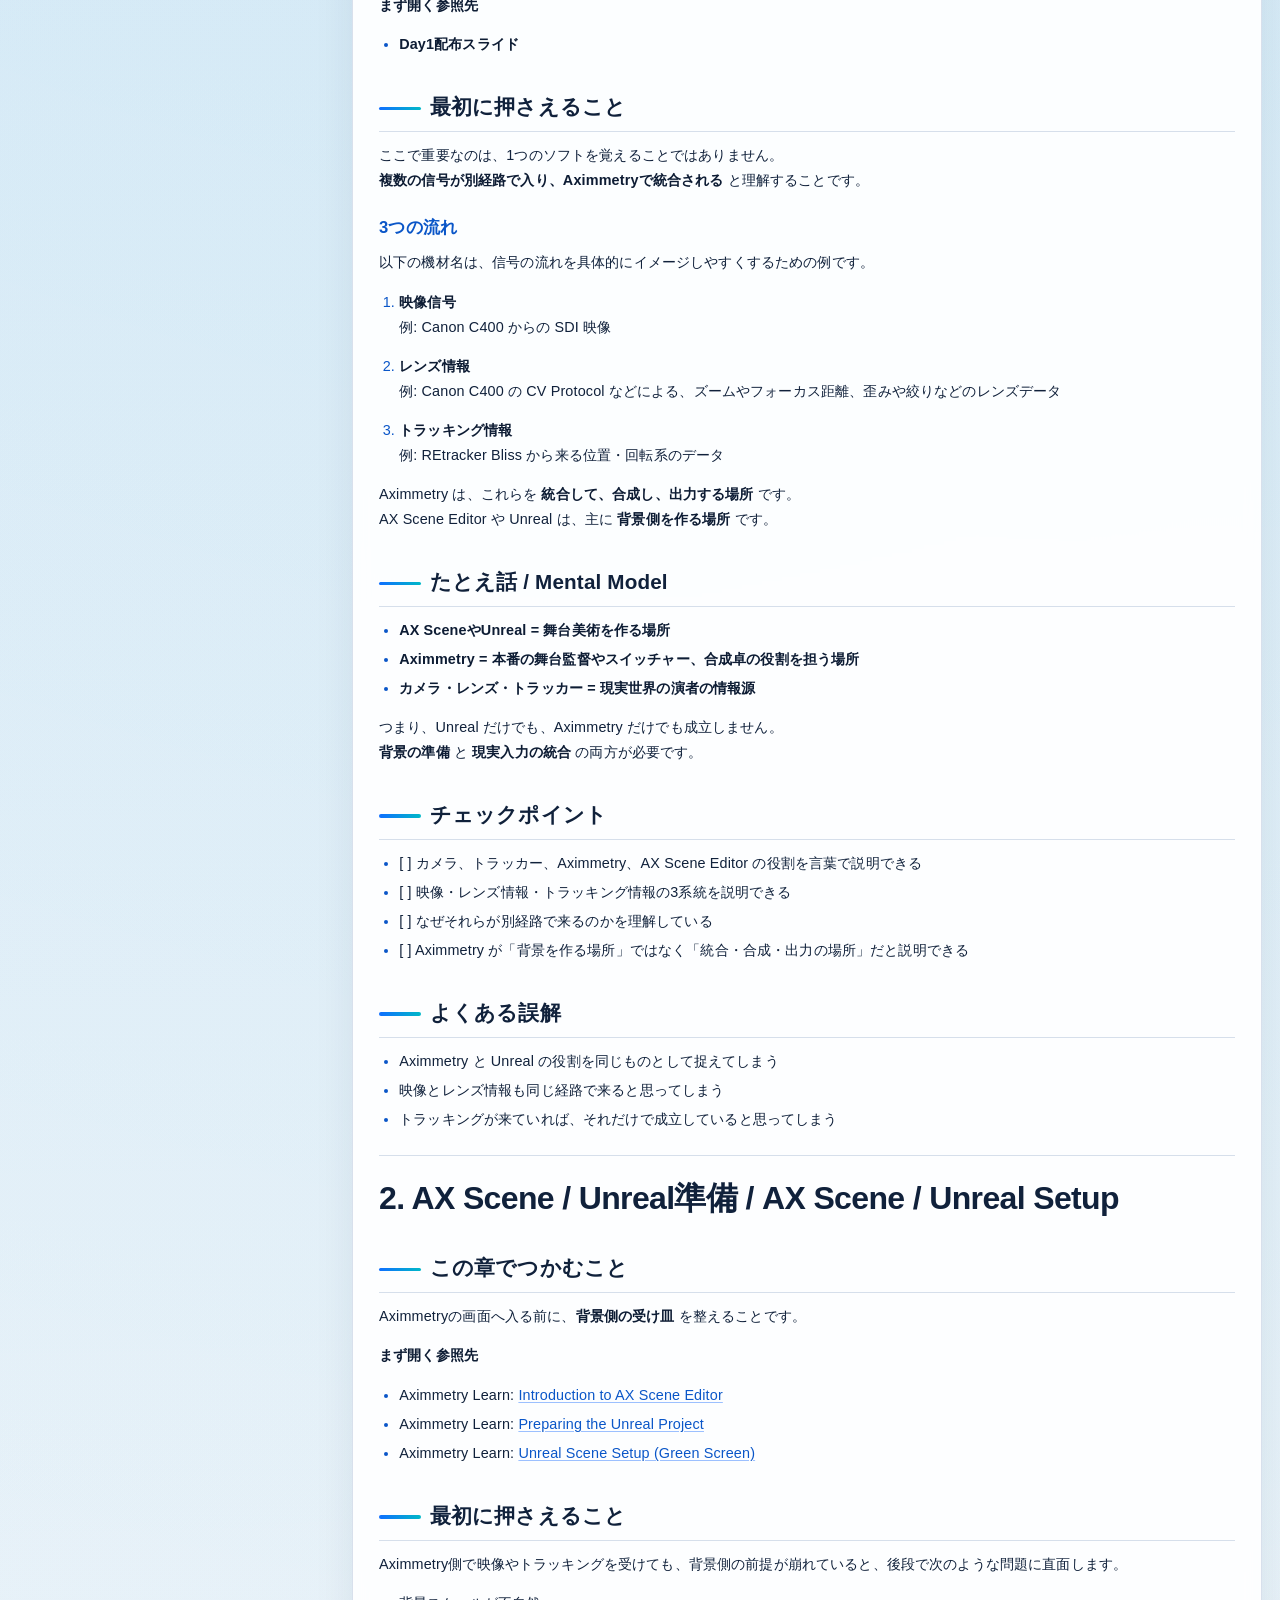
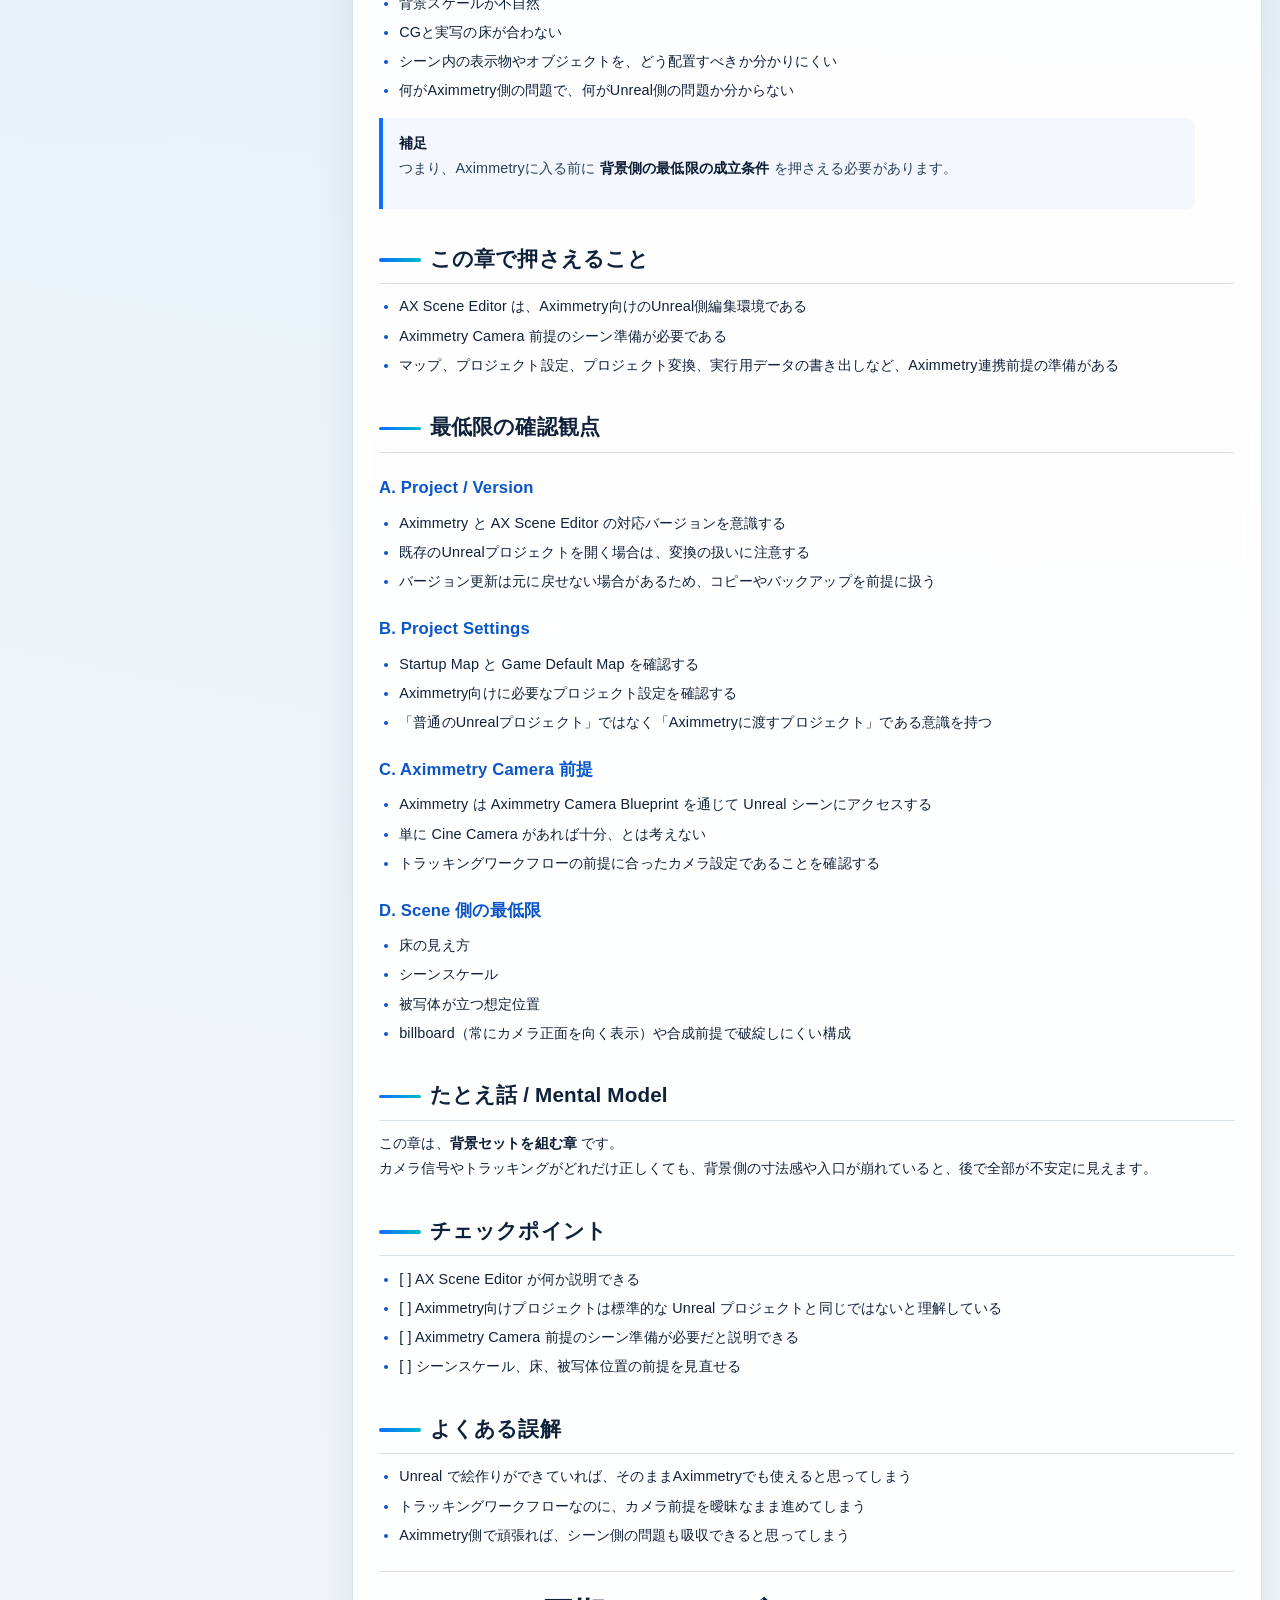
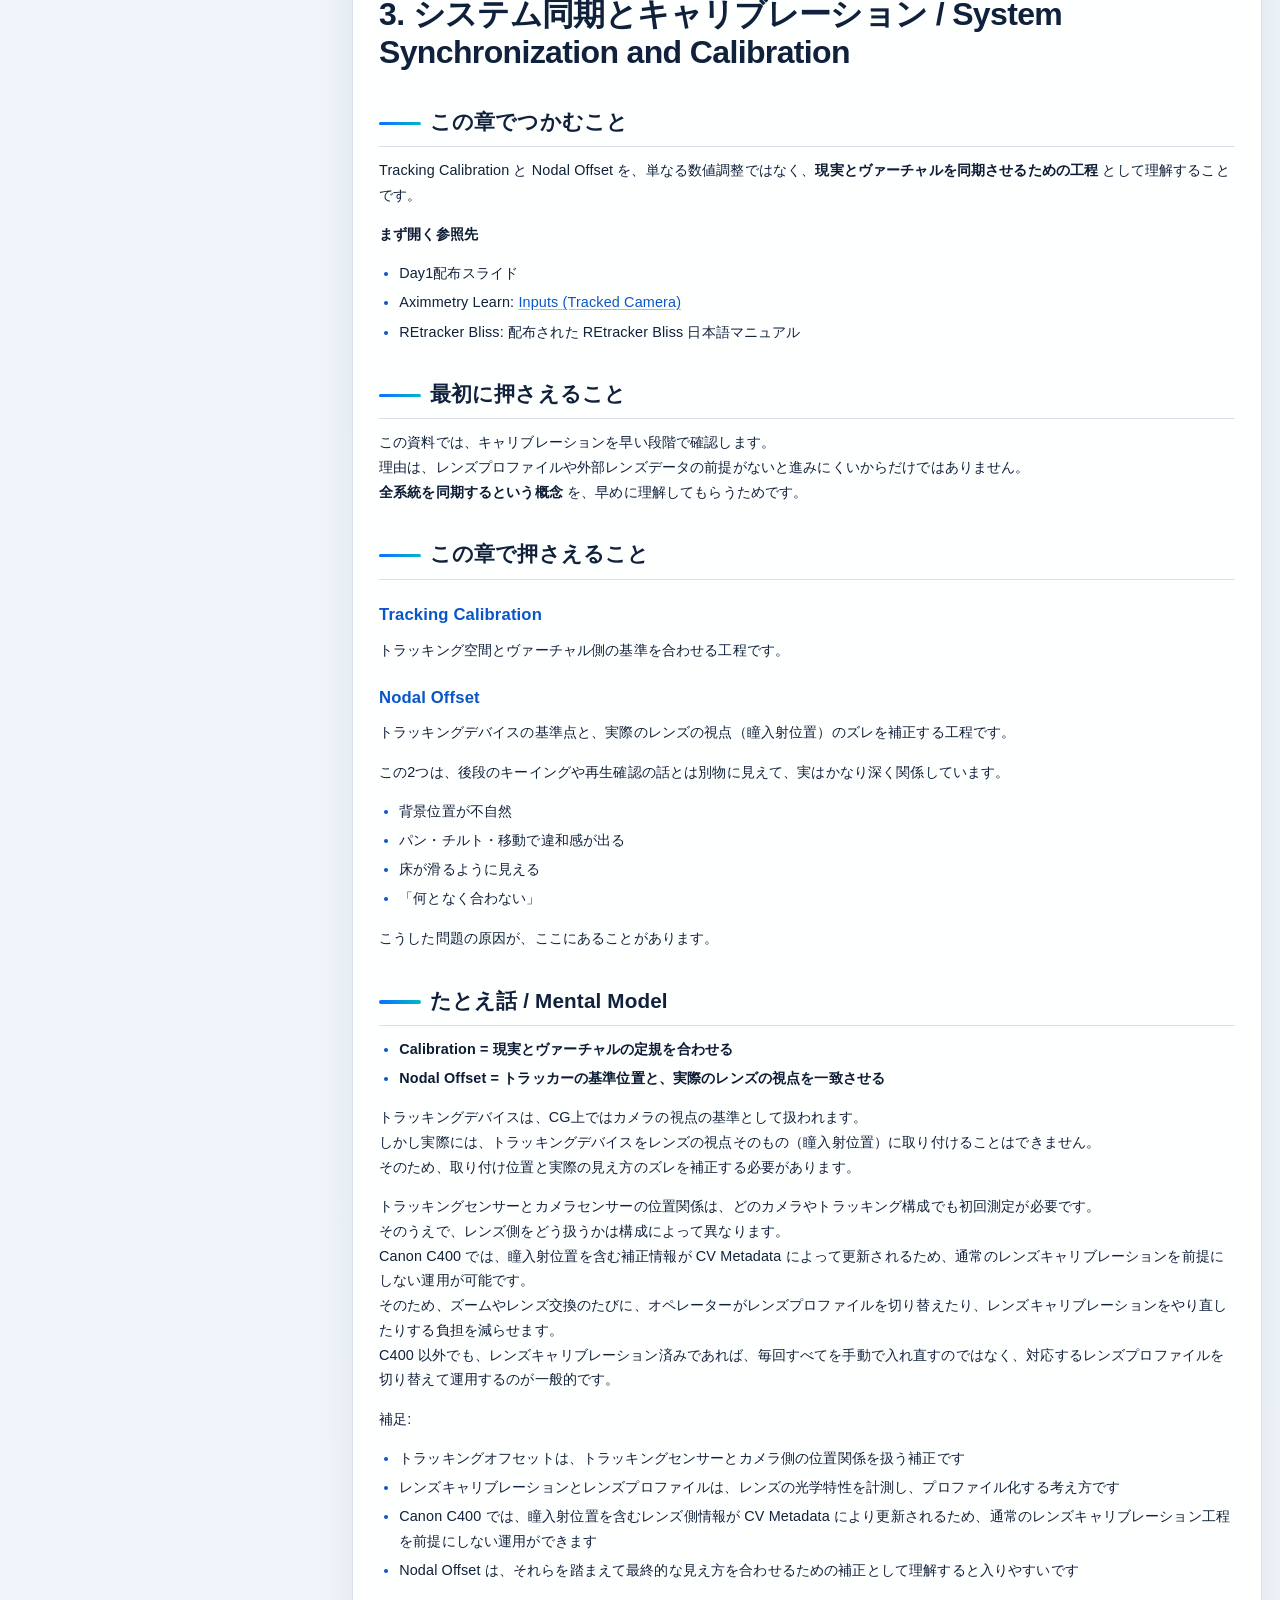
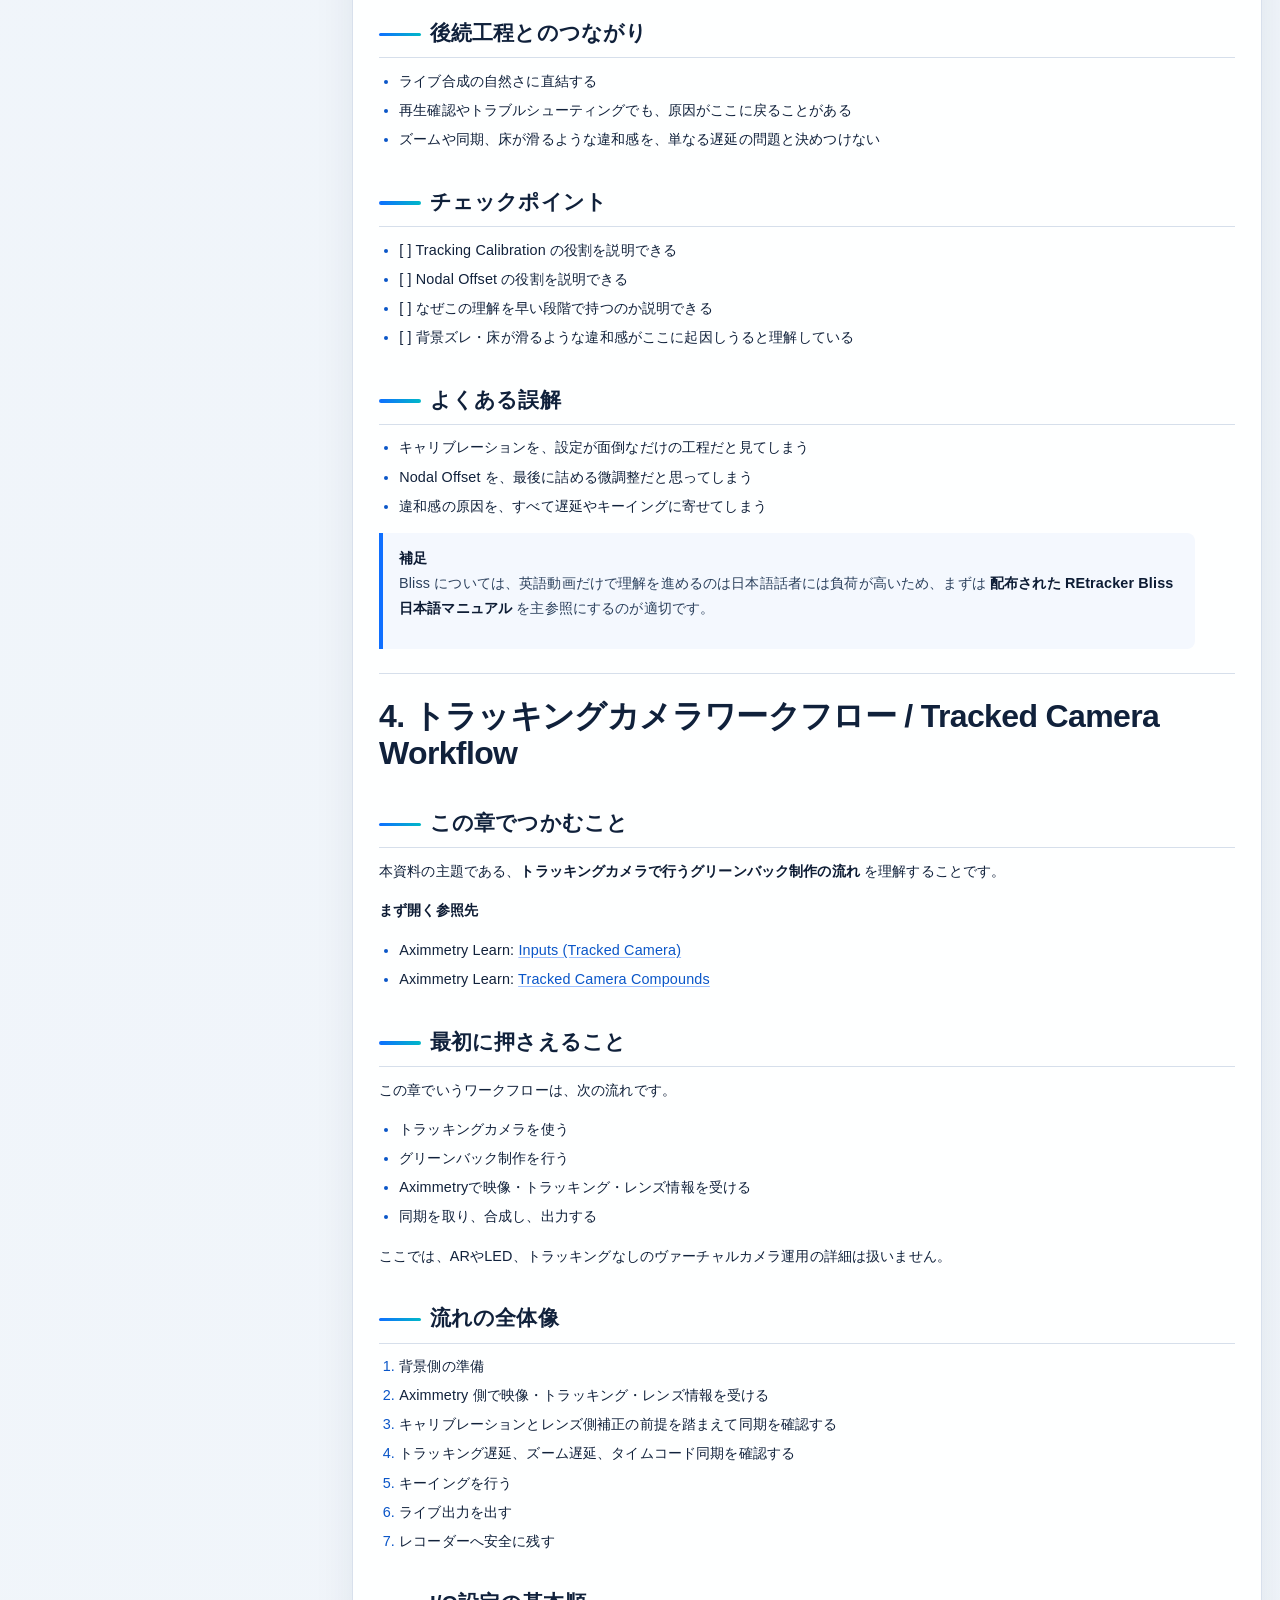
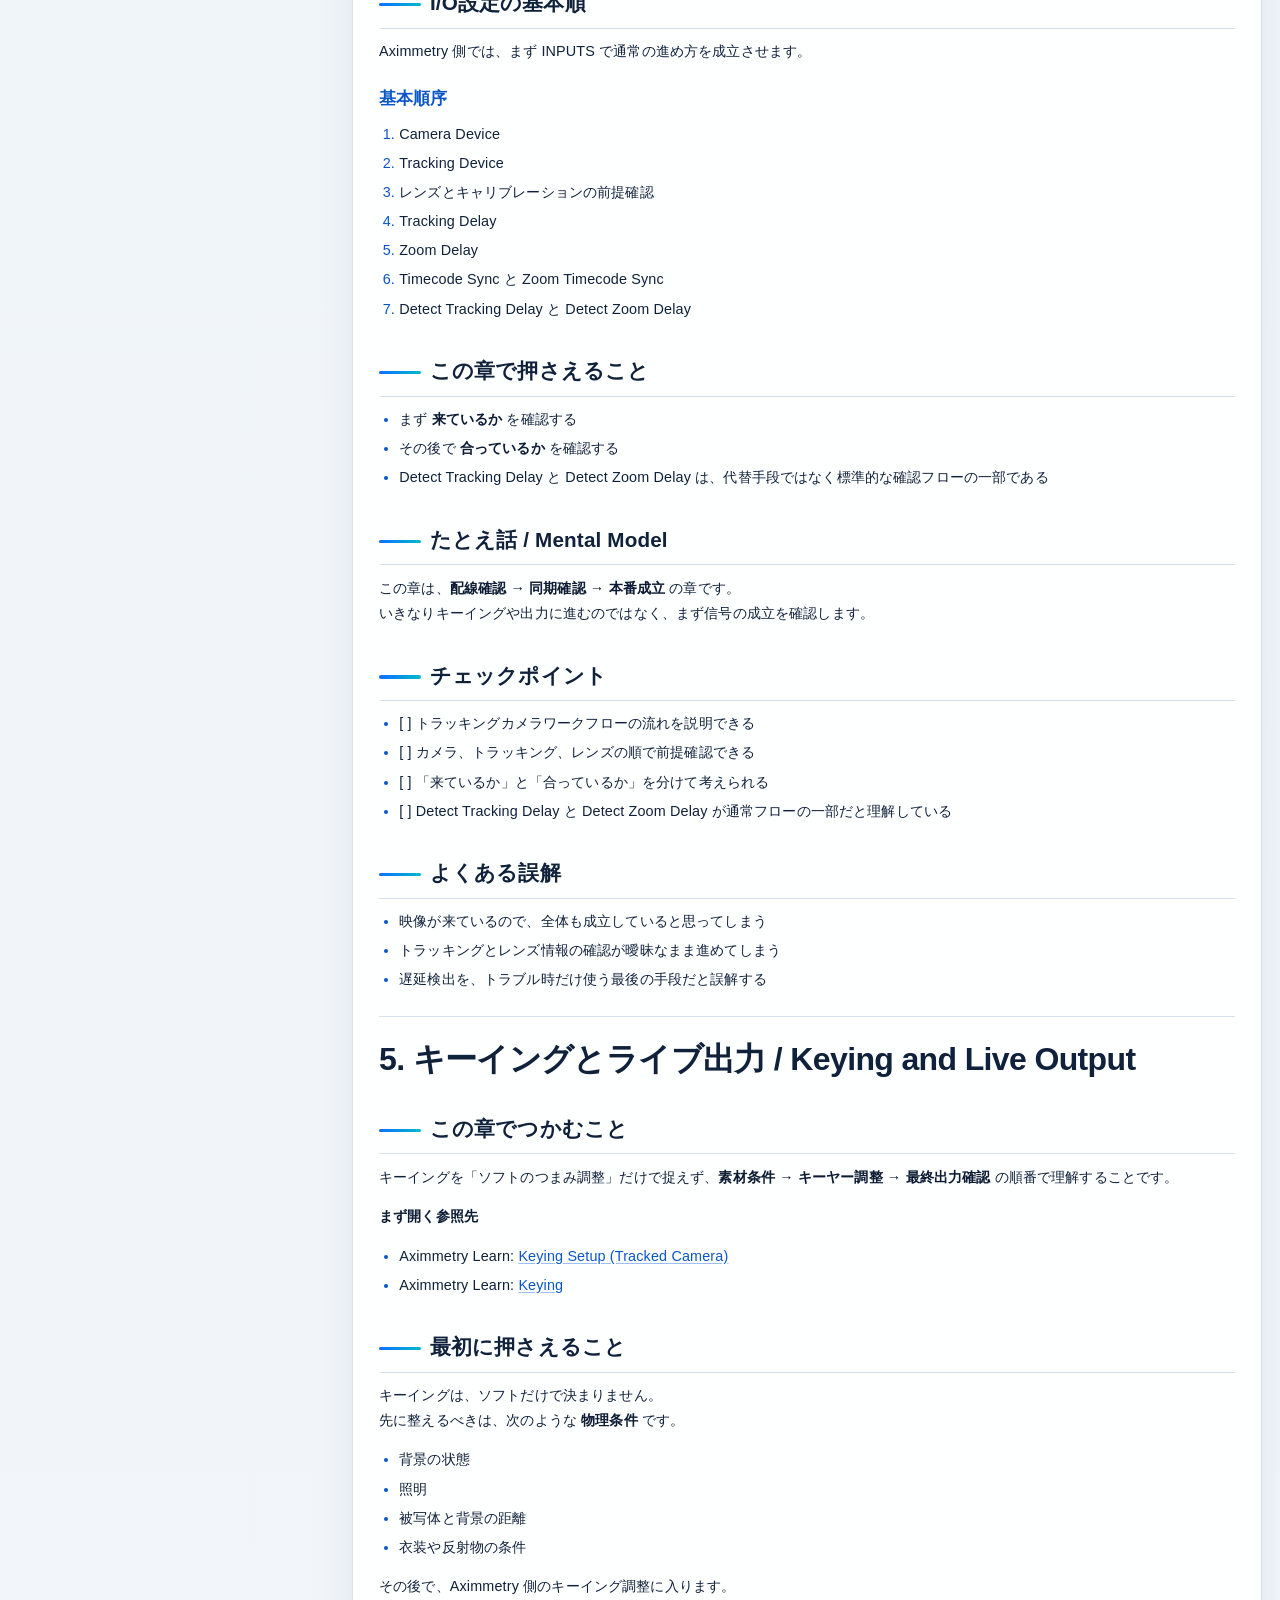
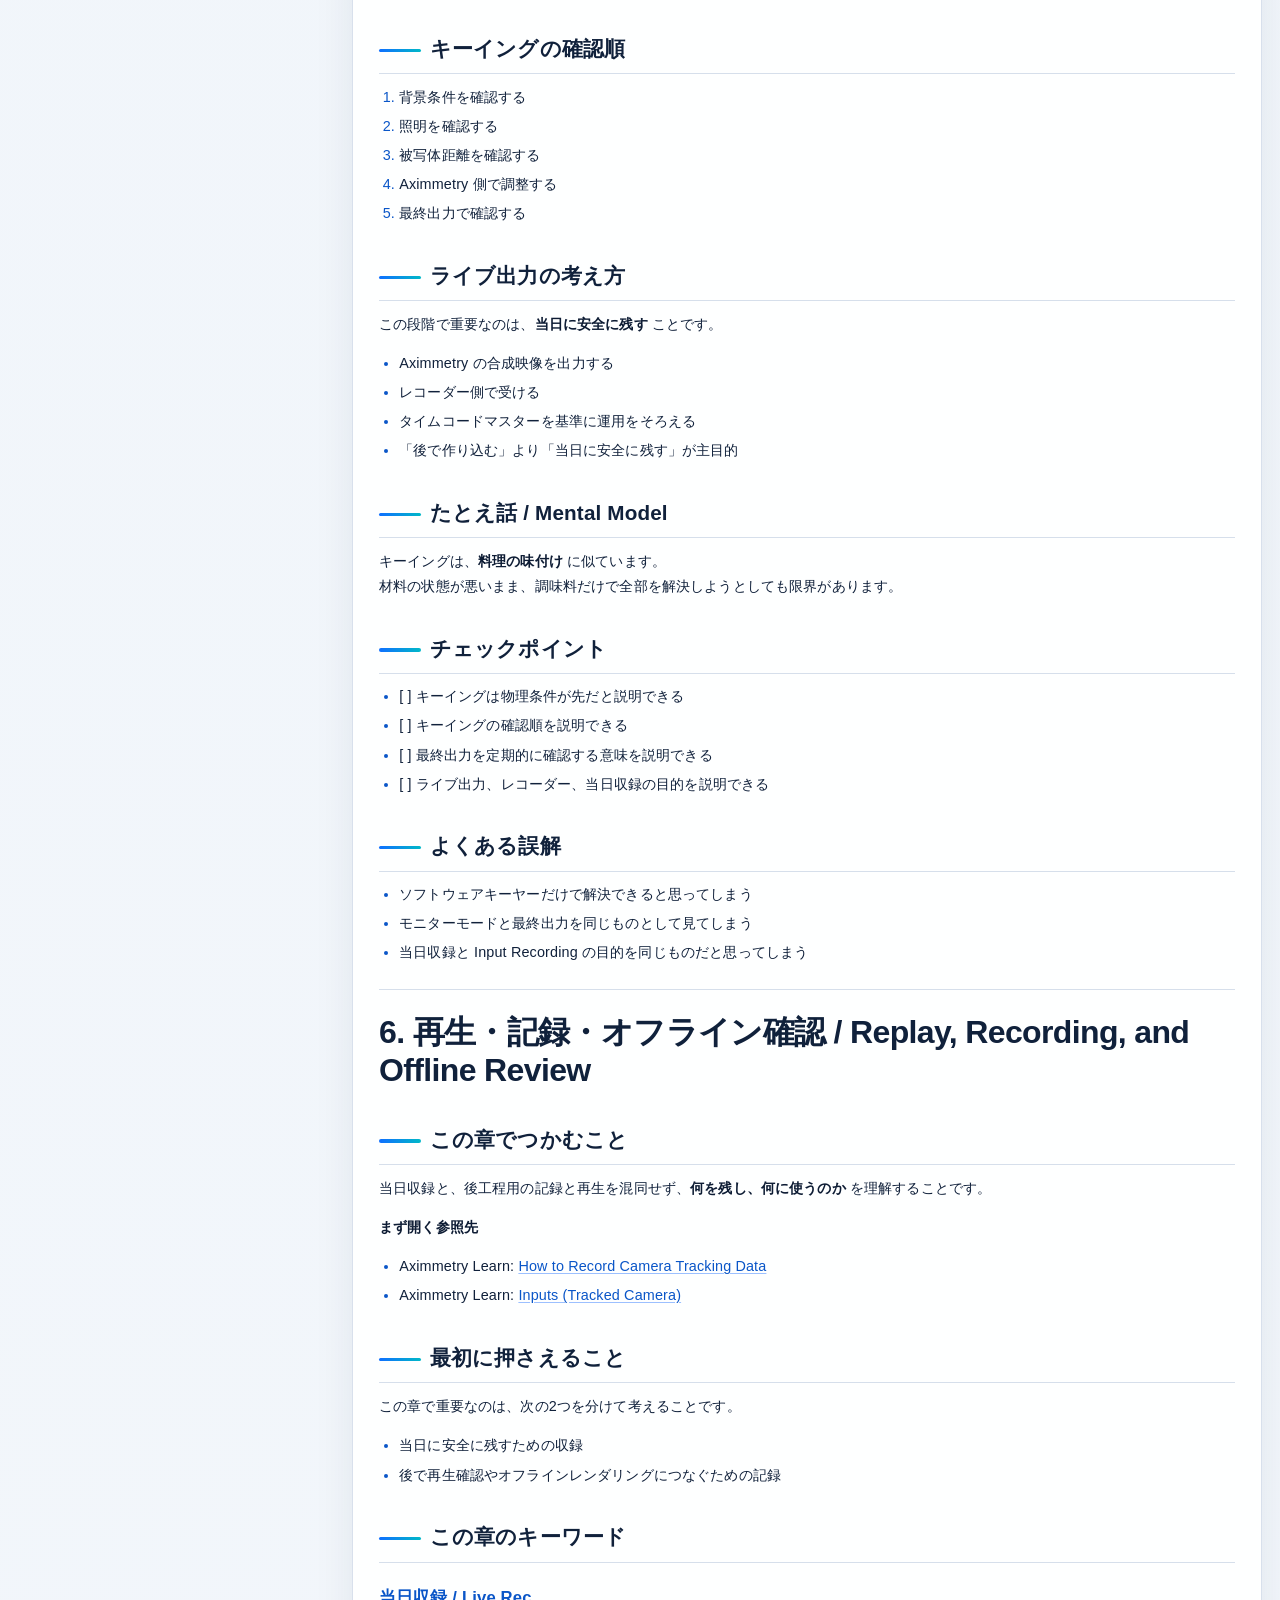
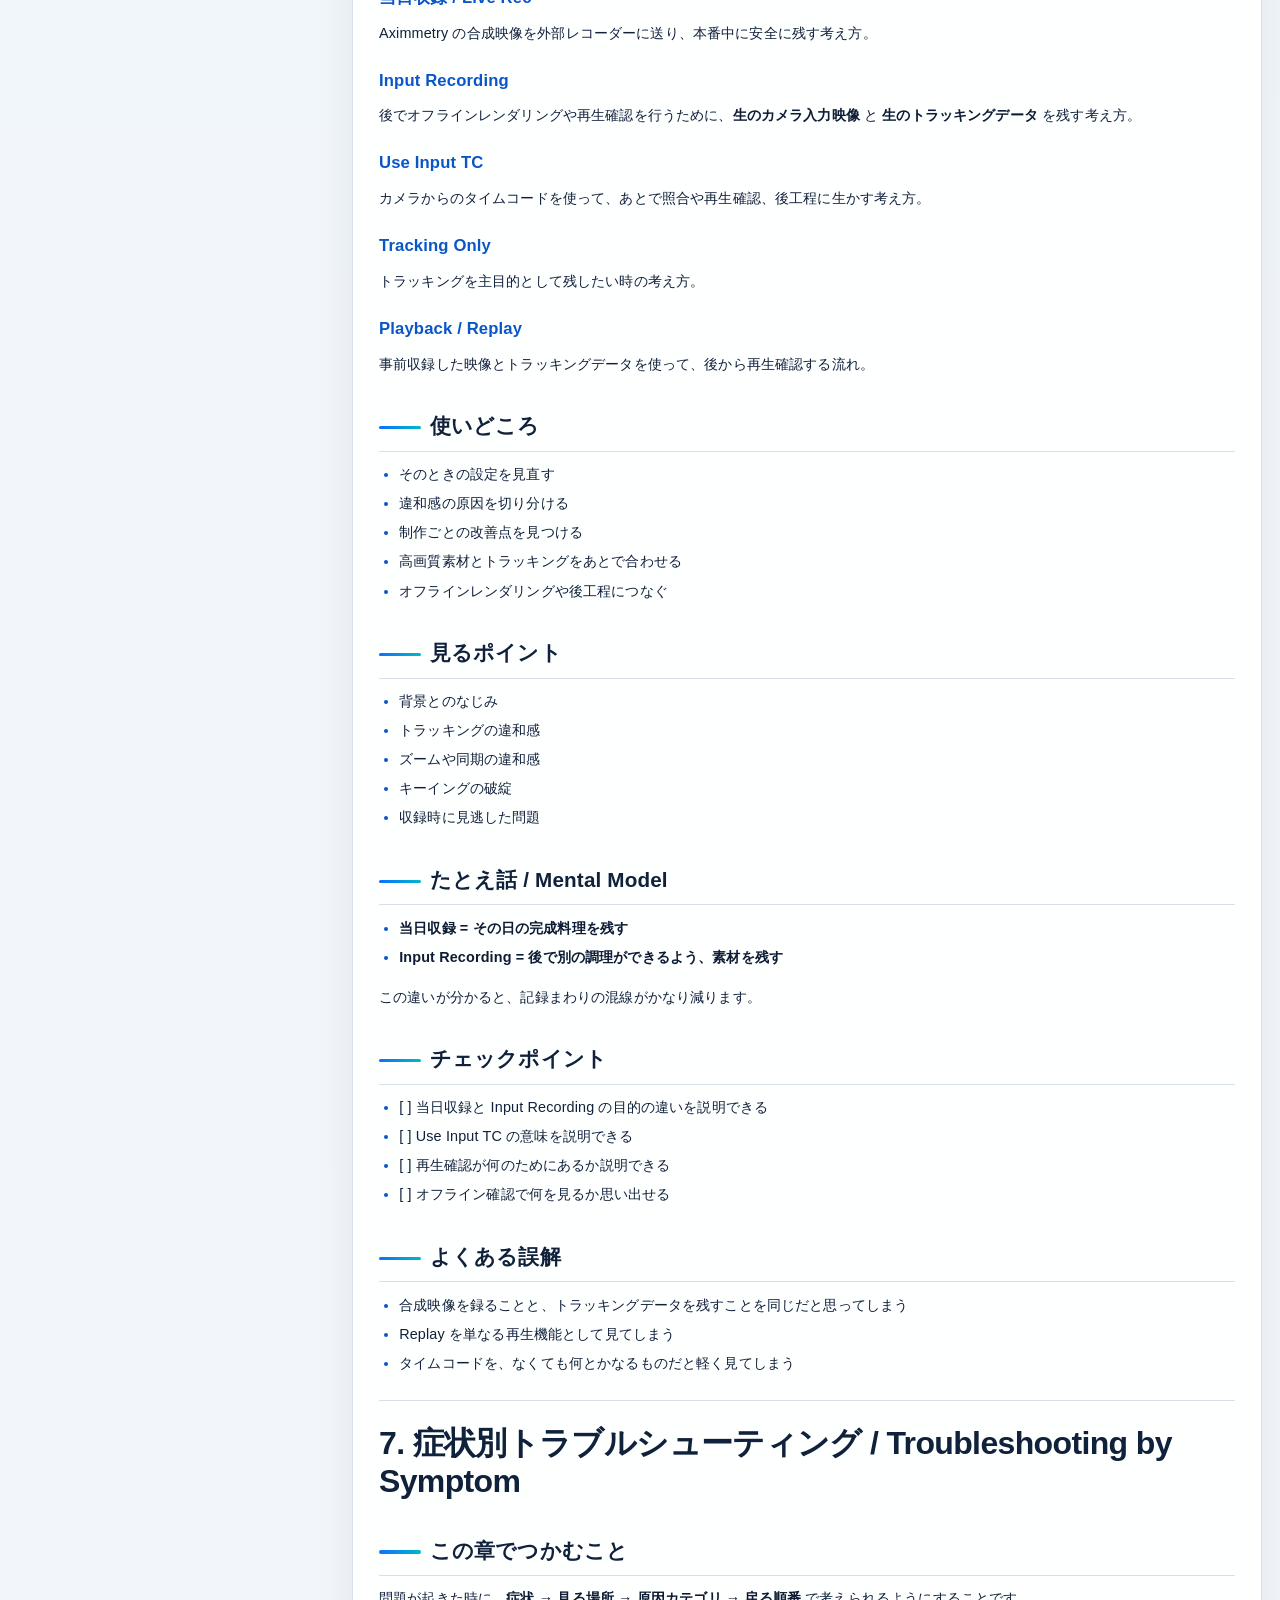
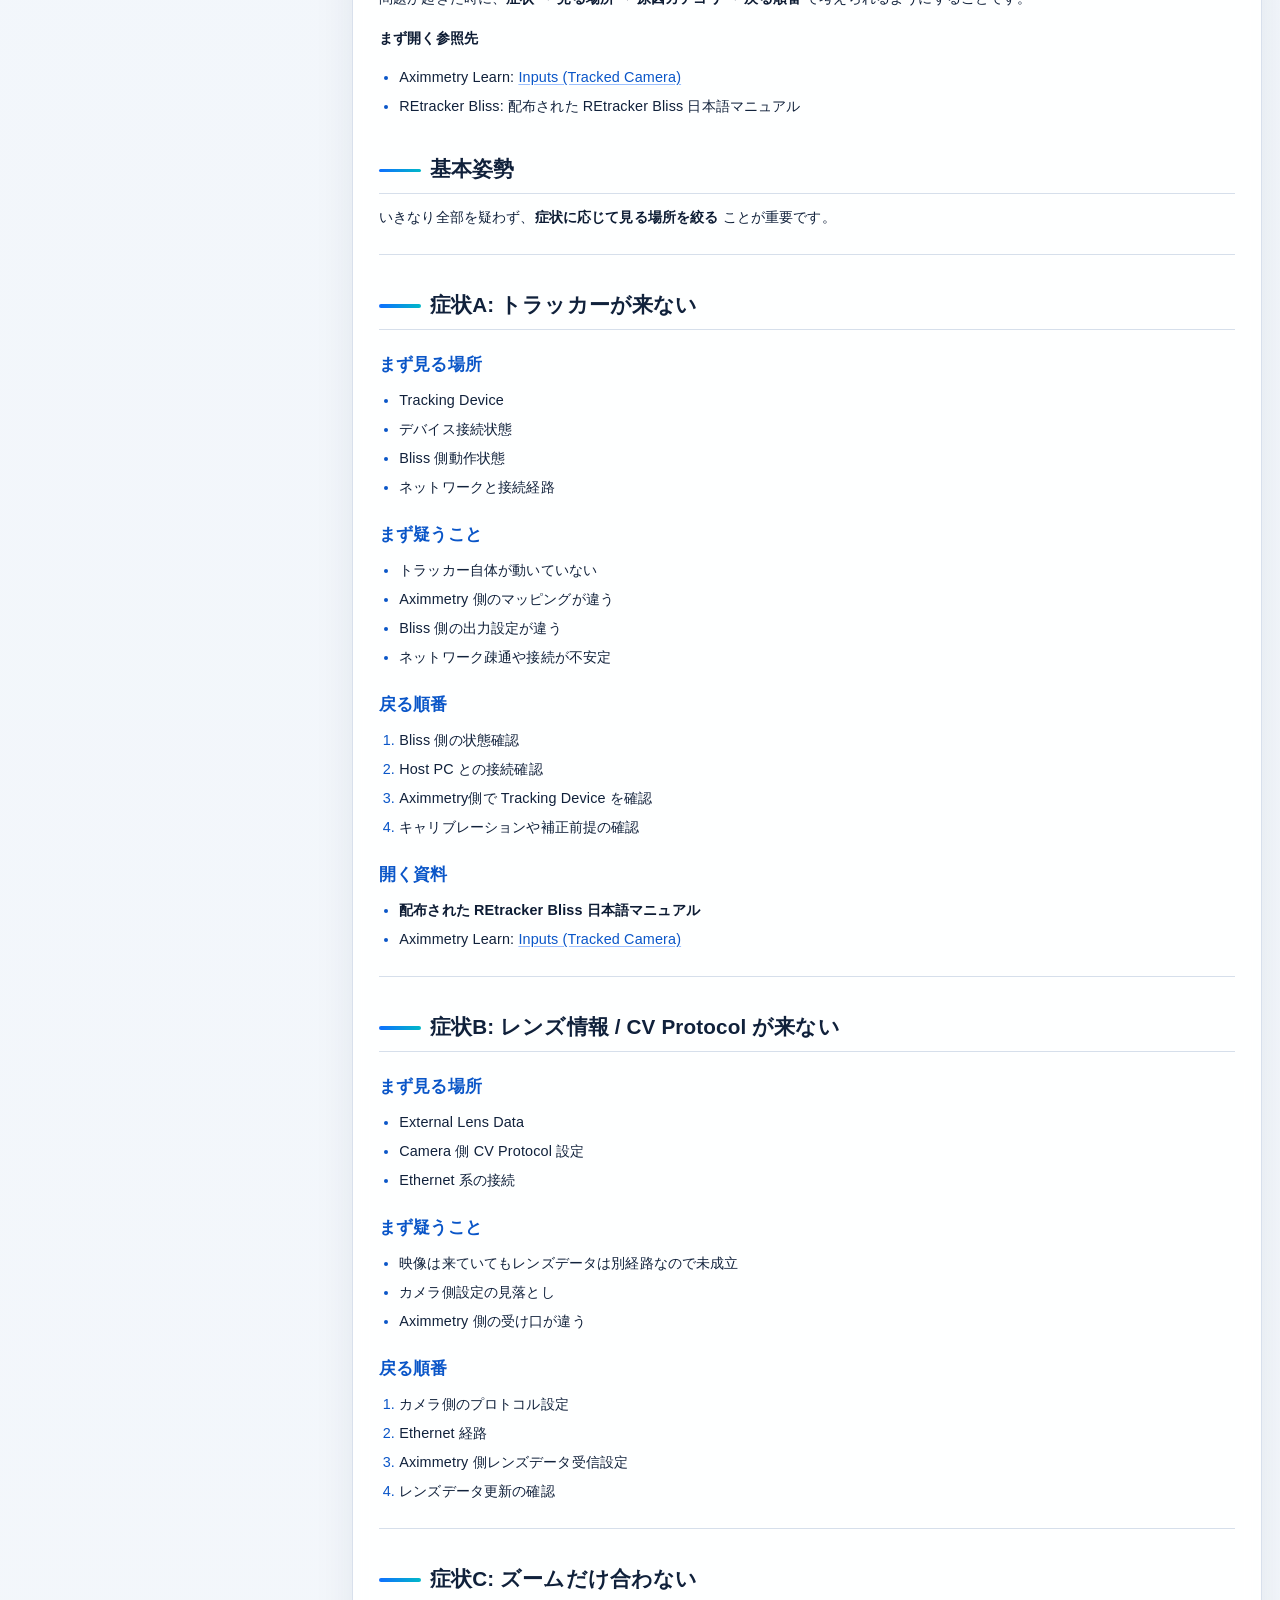
==== commit f1ab9001: "Unify nodal and tracking offset terminology" ====
--- a/site/index.html
+++ b/site/index.html
@@ -640,24 +640,30 @@
 <li><a href="#_57">チェックポイント</a></li>
 </ul>
 </li>
-<li><a href="#8-practical-extensions">8. 実践的な発展項目 / Practical Extensions</a><ul>
+<li><a href="#8-further-study-and-advanced-topics">8. 追加学習と発展項目 / Further Study and Advanced Topics</a><ul>
 <li><a href="#_58">この章でつかむこと</a></li>
 <li><a href="#_59">この章の位置づけ</a></li>
-<li><a href="#_60">最初に触れたい項目</a></li>
-<li><a href="#_61">この章で押さえること</a></li>
-<li><a href="#_62">チェックポイント</a></li>
+<li><a href="#_60">学習を広げる方向</a><ul>
+<li><a href="#1-ax-scene-editor-unreal">1. AX Scene Editor / Unreal 連携を深める</a></li>
+<li><a href="#2_1">2. システムの内側を理解する</a></li>
+<li><a href="#3-aximmetry">3. Aximmetry側の制御や自動化を広げる</a></li>
+</ul>
+</li>
+<li><a href="#_61">まず触れやすい入口</a></li>
+<li><a href="#_62">この章で押さえること</a></li>
+<li><a href="#_63">チェックポイント</a></li>
 </ul>
 </li>
 <li><a href="#9-purpose-index">9. 目的別索引 / Purpose Index</a><ul>
-<li><a href="#_63">まず全体像をつかみたい</a></li>
-<li><a href="#_64">背景側の準備を確認したい</a></li>
+<li><a href="#_64">まず全体像をつかみたい</a></li>
+<li><a href="#_65">背景側の準備を確認したい</a></li>
 <li><a href="#inputs-sync">入力と同期 / Inputs / Sync を確認したい</a></li>
-<li><a href="#_65">キーイングとライブ出力を確認したい</a></li>
+<li><a href="#_66">キーイングとライブ出力を確認したい</a></li>
 <li><a href="#offline-review">記録 / 再生 / offline review を確認したい</a></li>
-<li><a href="#_66">発展項目を確認したい</a></li>
+<li><a href="#_67">発展項目を確認したい</a></li>
 <li><a href="#retracker-bliss">REtracker Bliss を確認したい</a><ul>
-<li><a href="#_67">推奨する参照順</a></li>
-<li><a href="#_68">公式ページ</a></li>
+<li><a href="#_68">推奨する参照順</a></li>
+<li><a href="#_69">公式ページ</a></li>
 </ul>
 </li>
 </ul>
@@ -700,7 +706,7 @@
 <li><strong>キーイングとライブ出力</strong>: キーイングと当日収録の考え方を押さえる</li>
 <li><strong>再生・記録・オフライン確認</strong>: 何を残し、何に使うかを分けて理解する</li>
 <li><strong>症状別トラブルシューティング</strong>: 症状から見る場所を絞る</li>
-<li><strong>実践的な発展項目</strong>: 本流の外側にある発展項目の入口を知る</li>
+<li><strong>追加学習と発展項目</strong>: 本流の外側にある追加学習や Advanced 運用の入口を知る</li>
 <li><strong>目的別索引</strong>: 目的から参照先を引けるようにする</li>
 </ol>
 <hr />
@@ -1280,39 +1286,54 @@
 <li>[ ] 問題がキャリブレーション起因か、信号起因か、同期起因かを切り分けようとできる</li>
 </ul>
 <hr />
-<h1 id="8-practical-extensions">8. 実践的な発展項目 / Practical Extensions</h1>
+<h1 id="8-further-study-and-advanced-topics">8. 追加学習と発展項目 / Further Study and Advanced Topics</h1>
 <h2 id="_58">この章でつかむこと</h2>
-<p>本流であるトラッキングカメラでのグリーンバックワークフローを理解した上で、<strong>AX Scene EditorやUnreal側へ少しだけ手を伸ばす</strong> ための入口を持つことです。</p>
-<p><strong>まず開く参照先</strong></p>
-<ul>
-<li>Aximmetry Learn: <a href="https://aximmetry.com/learn/virtual-production-workflow/obtaining-graphics-and-virtual-assets/creating-content-in-unreal-editor/introduction-to-unreal-editor-for-aximmetry/">Introduction to AX Scene Editor</a></li>
-<li>Aximmetry Learn: <a href="https://aximmetry.com/learn/virtual-production-workflow/obtaining-graphics-and-virtual-assets/creating-content-for-aximmetry-de/preparing-the-unreal-project/">Preparing the Unreal Project</a></li>
-</ul>
+<p>本流であるトラッキングカメラでのグリーンバックワークフローを理解した上で、Aximmetryには <strong>追加学習や、より Advanced な運用に進むための入口がいくつもある</strong> と知ることです。</p>
 <h2 id="_59">この章の位置づけ</h2>
-<p>ここはメインワークフローの土台ではなく、<strong>発展項目</strong> です。<br />
-最初の1周では無理に触れず、本流を通せてから戻ってくれば十分です。<br />
-ただし、「Aximmetryはライブ合成だけで終わらない」ことを実感するには有効です。</p>
-<h2 id="_60">最初に触れたい項目</h2>
+<p>ここはメインワークフローの土台ではなく、<strong>追加学習の紹介章</strong> です。<br />
+他章のように順番に追うのではなく、<strong>本流のあとにどの方向へ学習を広げられるか</strong> を見渡すための章として使います。<br />
+最初の1周では無理に全部触れず、本流を通してから必要な方向に戻ってくれば十分です。</p>
+<h2 id="_60">学習を広げる方向</h2>
+<h3 id="1-ax-scene-editor-unreal">1. AX Scene Editor / Unreal 連携を深める</h3>
+<p>AX Scene Editor 側で、Aximmetryから送る値や映像を使って、シーン制御をもう一歩進める方向です。</p>
+<ul>
+<li><a href="https://aximmetry.com/learn/virtual-production-workflow/obtaining-graphics-and-virtual-assets/creating-content-in-ax-scene-editor/additional-control-with-blueprints/">Additional Control with Blueprints</a></li>
+<li>既存項目とのつながり:
+  Virtual Screen Asset / Get Aximmetry Video / simple Transformation</li>
+</ul>
+<h3 id="2_1">2. システムの内側を理解する</h3>
+<p>運用の安定性や遅延の考え方を、ワークフローの表面だけでなくシステム内部の観点から理解する方向です。</p>
+<ul>
+<li><a href="https://aximmetry.com/learn/virtual-production-workflow/inner-workings-of-aximmetry/in-to-out-latency/">In-to-Out Latency</a></li>
+</ul>
+<h3 id="3-aximmetry">3. Aximmetry側の制御や自動化を広げる</h3>
+<p>Aximmetry Composer / Flow Editor 側で、ノードベースの考え方や、カメラ compound 内の情報の受け渡しを理解していく方向です。</p>
+<ul>
+<li><a href="https://aximmetry.com/learn/virtual-production-workflow/scripting-in-aximmetry/flow-editor/introduction-to-the-flow-editor/">Introduction to the Flow Editor</a></li>
+<li><a href="https://aximmetry.com/learn/virtual-production-workflow/scripting-in-aximmetry/transmit-tunnels-in-camera-compounds/">Transmit Tunnels in Camera Compounds</a></li>
+</ul>
+<h2 id="_61">まず触れやすい入口</h2>
 <ol>
-<li>Virtual Screen Asset</li>
-<li>Get Aximmetry Video</li>
-<li>simple Transformation</li>
+<li>AX Scene 側を広げたいなら <code>Additional Control with Blueprints</code></li>
+<li>遅延や安定性の理解を深めたいなら <code>In-to-Out Latency</code></li>
+<li>Aximmetry側の制御を広げたいなら <code>Introduction to the Flow Editor</code></li>
+<li>Camera compound 間の受け渡しを理解したいなら <code>Transmit Tunnels in Camera Compounds</code></li>
 </ol>
-<h2 id="_61">この章で押さえること</h2>
-<ul>
-<li>Aximmetryの映像を UnrealやAX Scene側で受ける考え方がある</li>
-<li>Unreal 側オブジェクト操作の入口がある</li>
-<li>深い Blueprint 理論に入らなくても、実践的なレシピとして触れられる</li>
-</ul>
-<h2 id="_62">チェックポイント</h2>
-<ul>
-<li>[ ] Virtual Screen Asset の役割を説明できる</li>
-<li>[ ] Get Aximmetry Video の意味を説明できる</li>
-<li>[ ] simple Transformation を実践的なレシピとして位置づけられる</li>
-<li>[ ] ここがメインワークフローではなく発展項目だと理解している</li>
+<h2 id="_62">この章で押さえること</h2>
+<ul>
+<li>発展項目には、AX Scene / Unreal 連携、システム理解、Flow Editor / scripting など複数の方向がある</li>
+<li>本流の外側には、現在本文で詳しく扱っていない追加学習の入口がある</li>
+<li>目的に応じて学ぶ方向を選べばよく、最初から全部を追う必要はない</li>
+</ul>
+<h2 id="_63">チェックポイント</h2>
+<ul>
+<li>[ ] この章が、順番に復習する章ではなく追加学習の紹介章だと理解している</li>
+<li>[ ] AX Scene / Unreal 連携を深める方向があると説明できる</li>
+<li>[ ] システム内部理解として In-to-Out Latency があると説明できる</li>
+<li>[ ] Flow Editor や Transmit Tunnels のような scripting 系の入口があると説明できる</li>
 </ul>
 <blockquote class="callout callout-warning"><p><strong class="callout-label">注意</strong><br />
-Virtual Screen や Blueprint を使った発展項目の細かな操作はバージョンに影響されやすいため、本文では概念と役割に集中し、手順は公式Learnを参照してください。</p>
+これらの発展項目はバージョンや運用構成の影響を受けやすいため、本文では位置づけと学習方向に集中し、具体的な手順は公式Learnを参照してください。</p>
 </blockquote>
 <hr />
 <h1 id="9-purpose-index">9. 目的別索引 / Purpose Index</h1>
@@ -1320,12 +1341,12 @@
 <p>何をしたいかから引けるように整理しています。<br />
 同じページが複数の目的にまたがる場合は、探しやすさを優先して重複して載せています。</p>
 </blockquote>
-<h2 id="_63">まず全体像をつかみたい</h2>
+<h2 id="_64">まず全体像をつかみたい</h2>
 <ul>
 <li><a href="https://aximmetry.com/learn/virtual-production-workflow/green-screen-production/introduction-to-green-screen-production/">Introduction to Green Screen Production</a></li>
 <li><a href="https://aximmetry.com/learn/virtual-production-workflow/green-screen-production/tracked-camera-workflow/tracked-camera-compounds/">Tracked Camera Compounds</a></li>
 </ul>
-<h2 id="_64">背景側の準備を確認したい</h2>
+<h2 id="_65">背景側の準備を確認したい</h2>
 <ul>
 <li><a href="https://aximmetry.com/learn/virtual-production-workflow/obtaining-graphics-and-virtual-assets/creating-content-in-unreal-editor/introduction-to-unreal-editor-for-aximmetry/">Introduction to AX Scene Editor</a></li>
 <li><a href="https://aximmetry.com/learn/virtual-production-workflow/obtaining-graphics-and-virtual-assets/creating-content-for-aximmetry-de/preparing-the-unreal-project/">Preparing the Unreal Project</a></li>
@@ -1338,7 +1359,7 @@
 <li><a href="https://aximmetry.com/learn/virtual-production-workflow/green-screen-production/tracked-camera-workflow/scene-control-panel/">Scene Control Panel</a></li>
 <li><a href="https://aximmetry.com/learn/virtual-production-workflow/green-screen-production/tracked-camera-workflow/tracked-camera-compounds/">Tracked Camera Compounds</a></li>
 </ul>
-<h2 id="_65">キーイングとライブ出力を確認したい</h2>
+<h2 id="_66">キーイングとライブ出力を確認したい</h2>
 <ul>
 <li><a href="https://aximmetry.com/learn/virtual-production-workflow/green-screen-production/tracked-camera-workflow/keying-setup-tracked-camera/">Keying Setup (Tracked Camera)</a></li>
 <li><a href="https://aximmetry.com/learn/virtual-production-workflow/green-screen-production/keying/keying/">Keying</a></li>
@@ -1349,19 +1370,20 @@
 <li><a href="https://aximmetry.com/learn/virtual-production-workflow/setting-up-inputs-outputs-for-virtual-production/video/recording/how-to-record-camera-tracking-data/">How to Record Camera Tracking Data</a></li>
 <li><a href="https://aximmetry.com/learn/virtual-production-workflow/green-screen-production/tracked-camera-workflow/inputs-tracked-camera/">Inputs (Tracked Camera)</a></li>
 </ul>
-<h2 id="_66">発展項目を確認したい</h2>
-<ul>
-<li><a href="https://aximmetry.com/learn/virtual-production-workflow/obtaining-graphics-and-virtual-assets/creating-content-in-unreal-editor/introduction-to-unreal-editor-for-aximmetry/">Introduction to AX Scene Editor</a></li>
-<li><a href="https://aximmetry.com/learn/virtual-production-workflow/obtaining-graphics-and-virtual-assets/creating-content-for-aximmetry-de/preparing-the-unreal-project/">Preparing the Unreal Project</a></li>
-<li><a href="https://aximmetry.com/learn/virtual-production-workflow/which-aximmetry-is-right-for-you/aximmetry-render-components/">Aximmetry Render Components</a></li>
+<h2 id="_67">発展項目を確認したい</h2>
+<ul>
+<li><a href="https://aximmetry.com/learn/virtual-production-workflow/obtaining-graphics-and-virtual-assets/creating-content-in-ax-scene-editor/additional-control-with-blueprints/">Additional Control with Blueprints</a></li>
+<li><a href="https://aximmetry.com/learn/virtual-production-workflow/inner-workings-of-aximmetry/in-to-out-latency/">In-to-Out Latency</a></li>
+<li><a href="https://aximmetry.com/learn/virtual-production-workflow/scripting-in-aximmetry/flow-editor/introduction-to-the-flow-editor/">Introduction to the Flow Editor</a></li>
+<li><a href="https://aximmetry.com/learn/virtual-production-workflow/scripting-in-aximmetry/transmit-tunnels-in-camera-compounds/">Transmit Tunnels in Camera Compounds</a></li>
 </ul>
 <h2 id="retracker-bliss">REtracker Bliss を確認したい</h2>
-<h3 id="_67">推奨する参照順</h3>
+<h3 id="_68">推奨する参照順</h3>
 <ol>
 <li><strong>配布された REtracker Bliss 日本語マニュアル</strong></li>
 <li>公式製品ページ</li>
 </ol>
-<h3 id="_68">公式ページ</h3>
+<h3 id="_69">公式ページ</h3>
 <ul>
 <li><a href="https://www.retracker.co/retracker-bliss">REtracker BLISS product page</a></li>
 </ul>
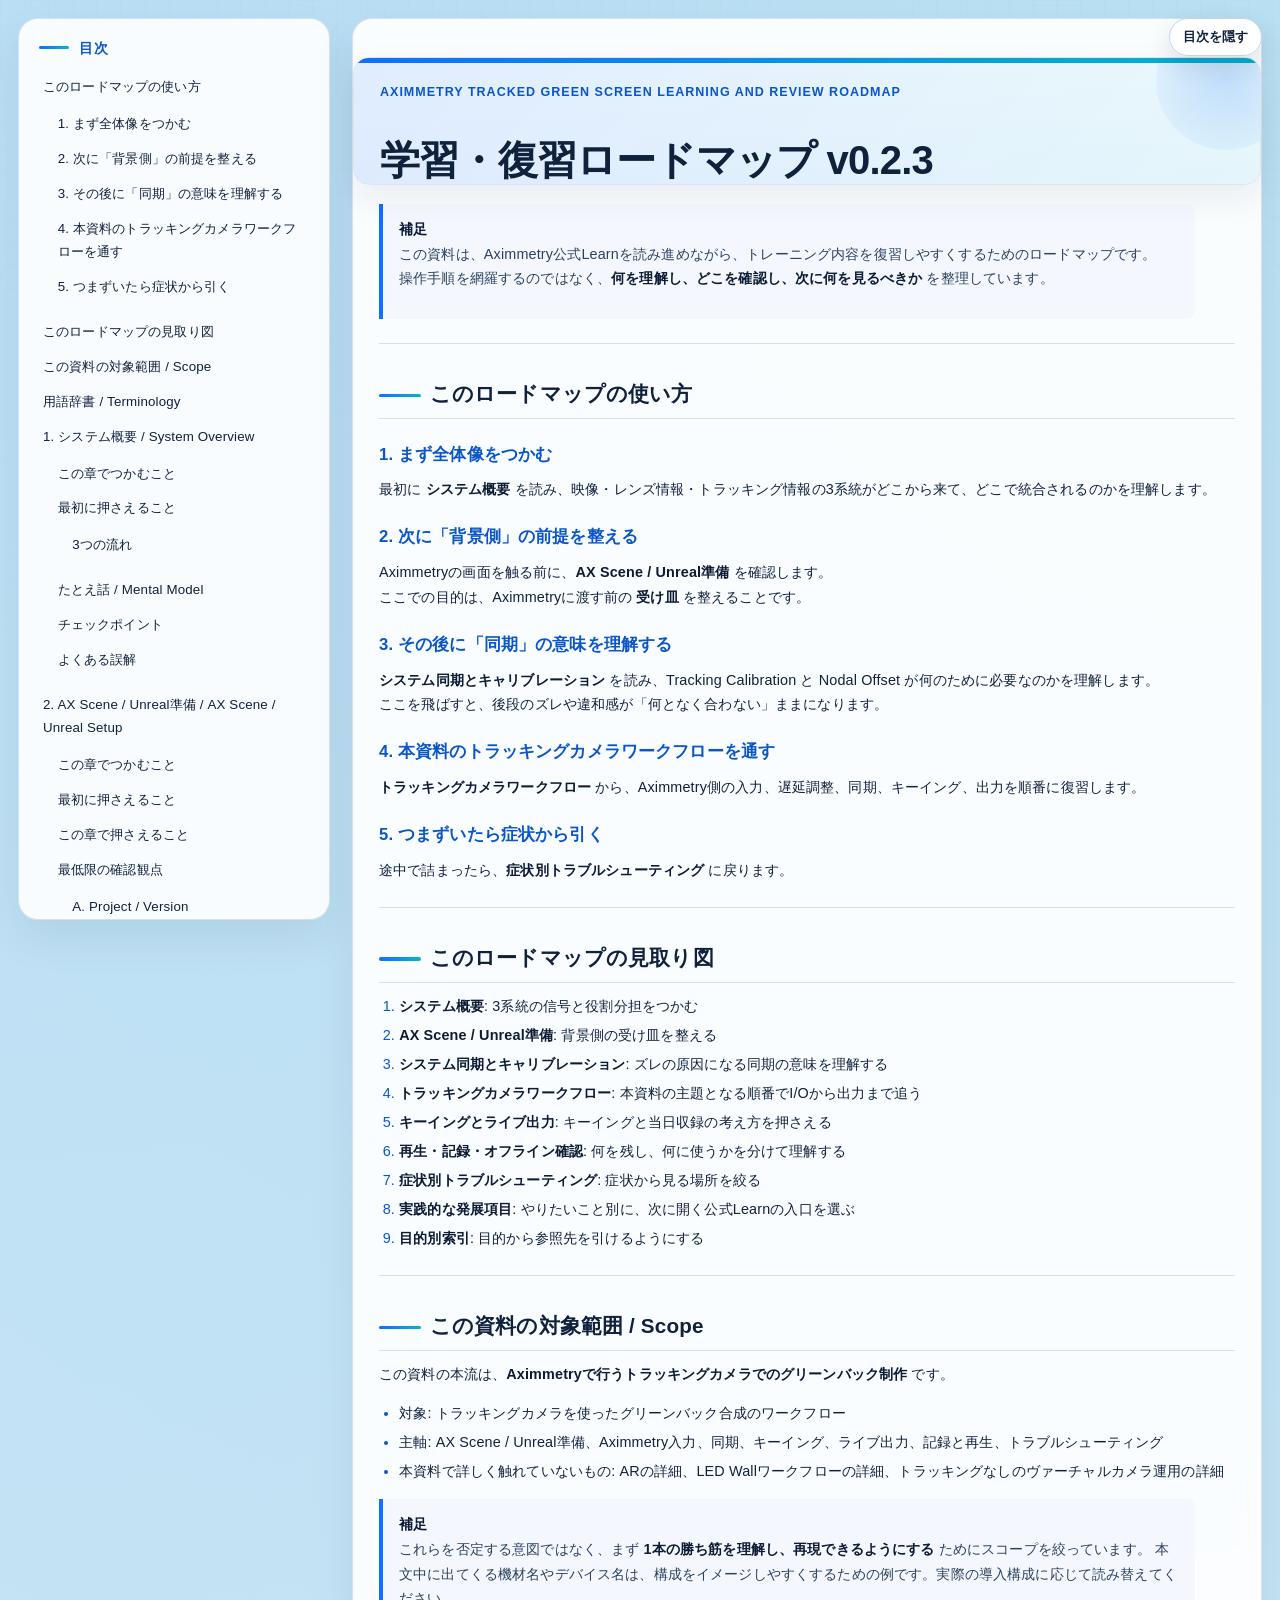
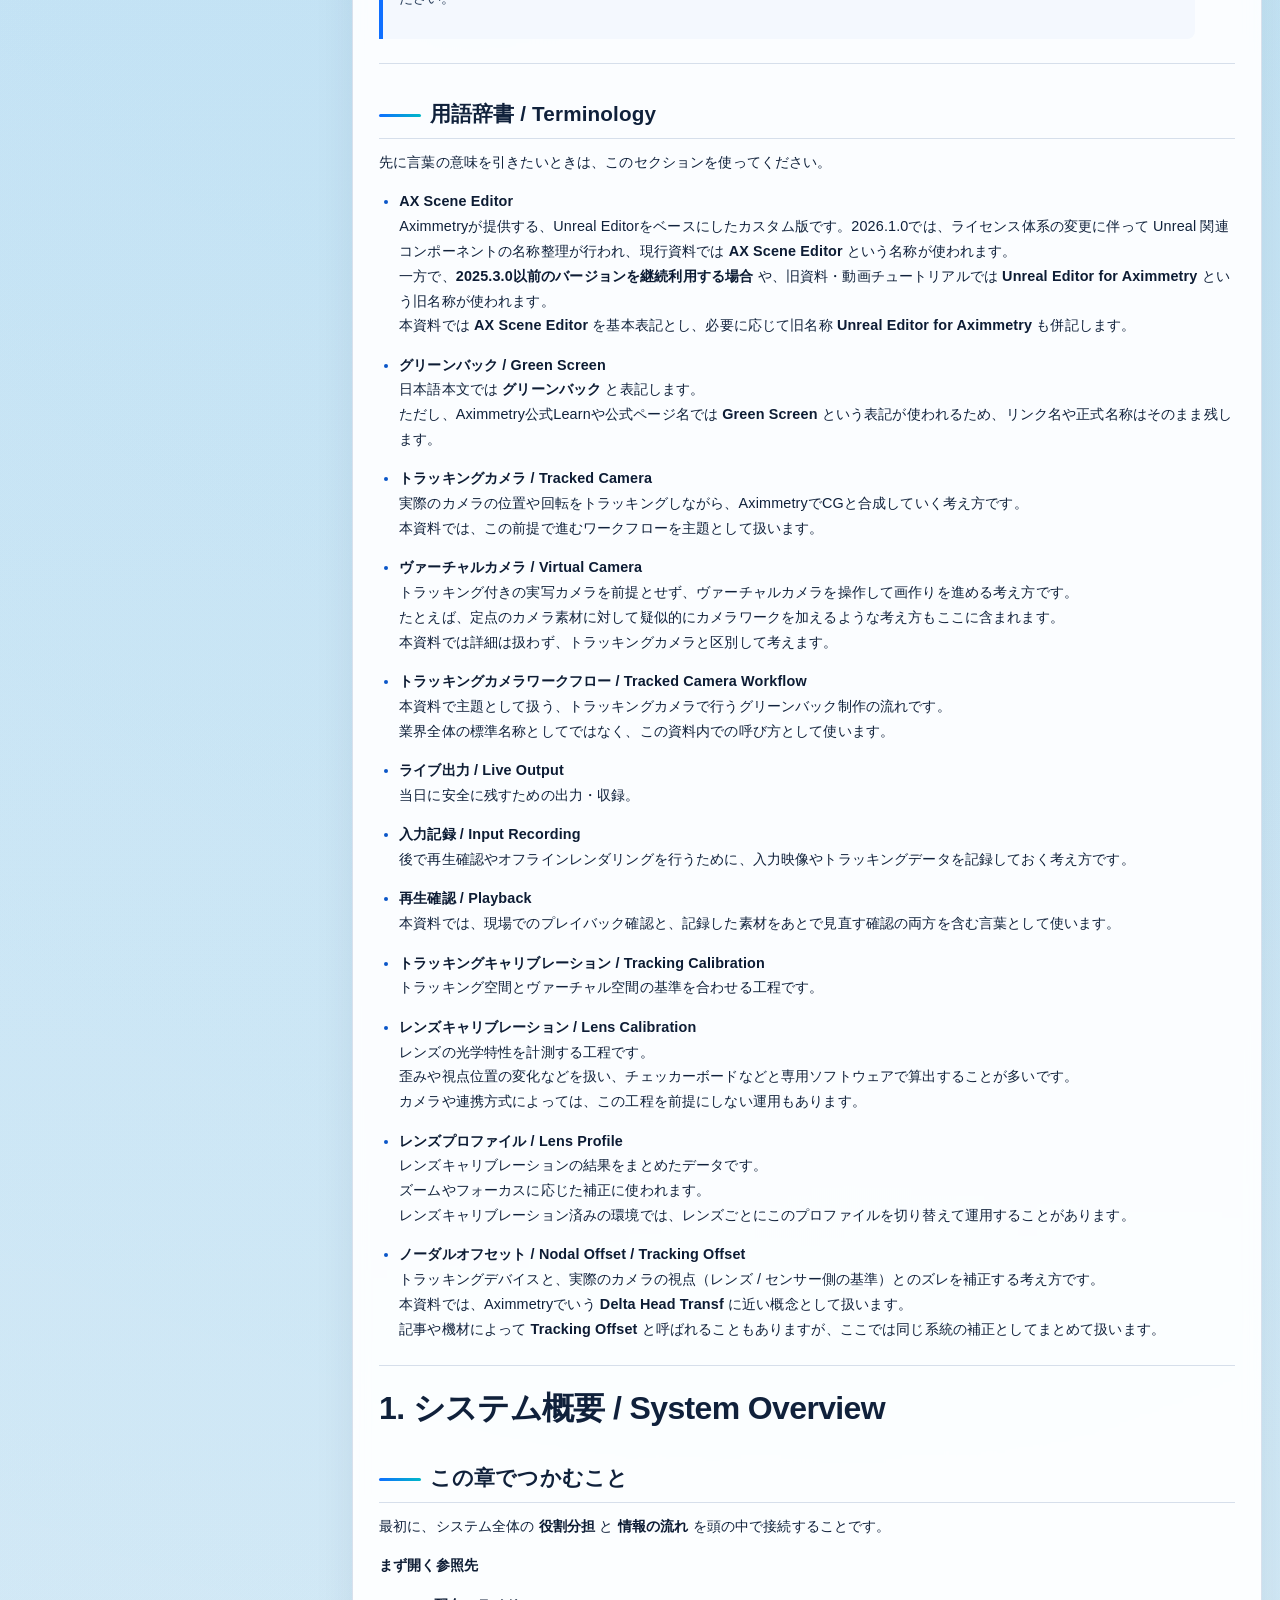
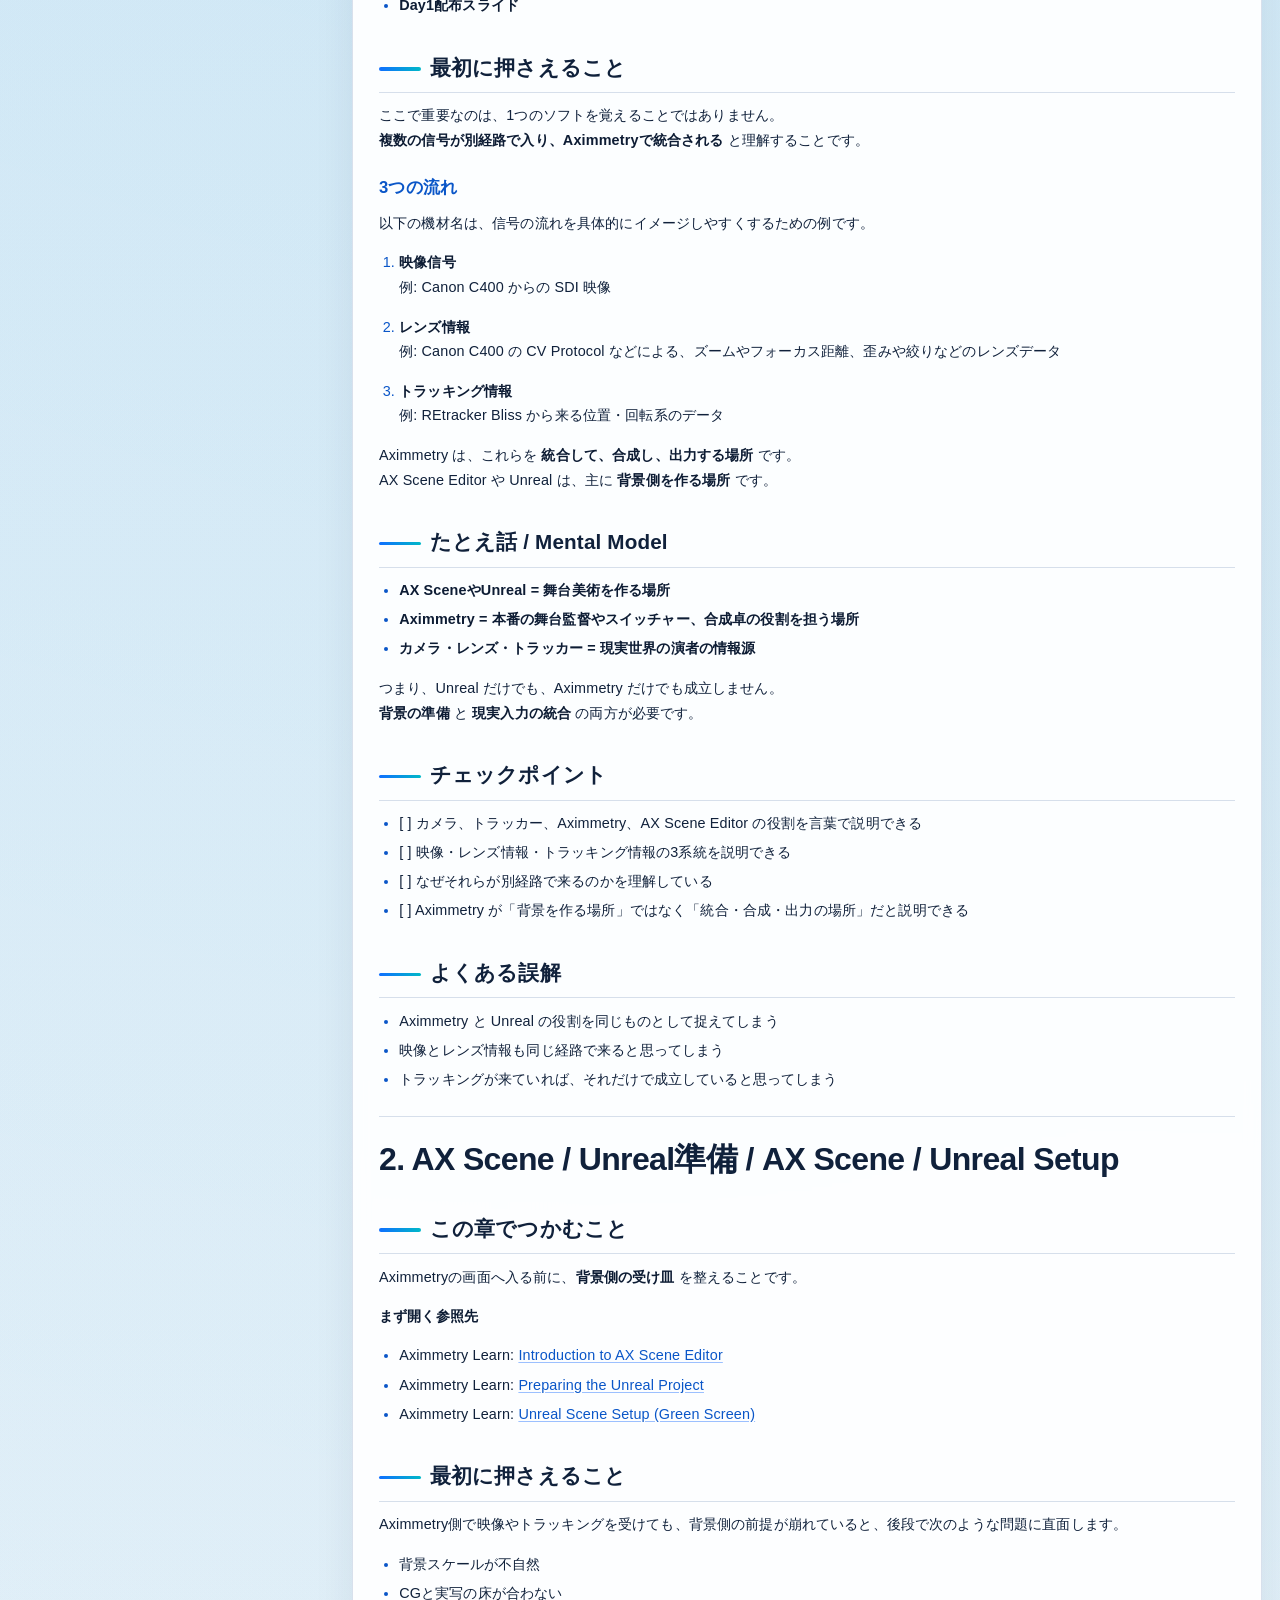
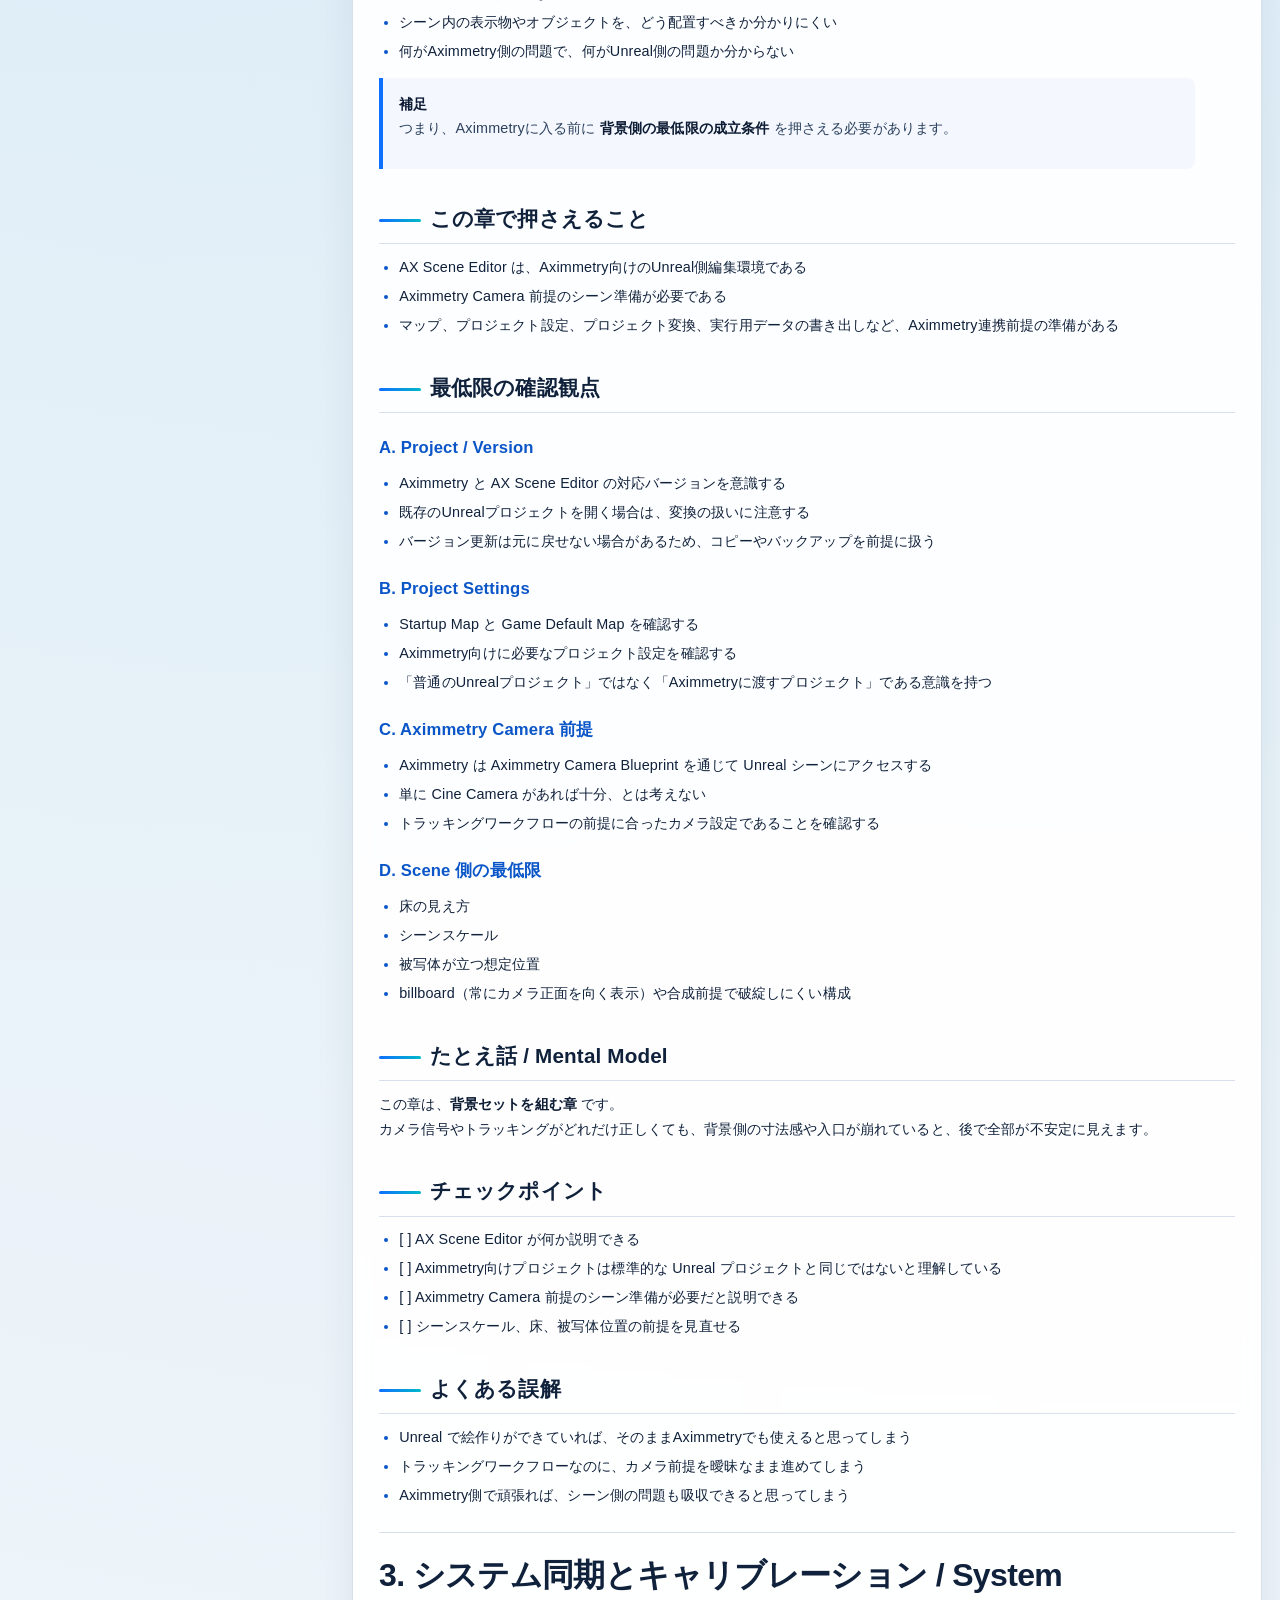
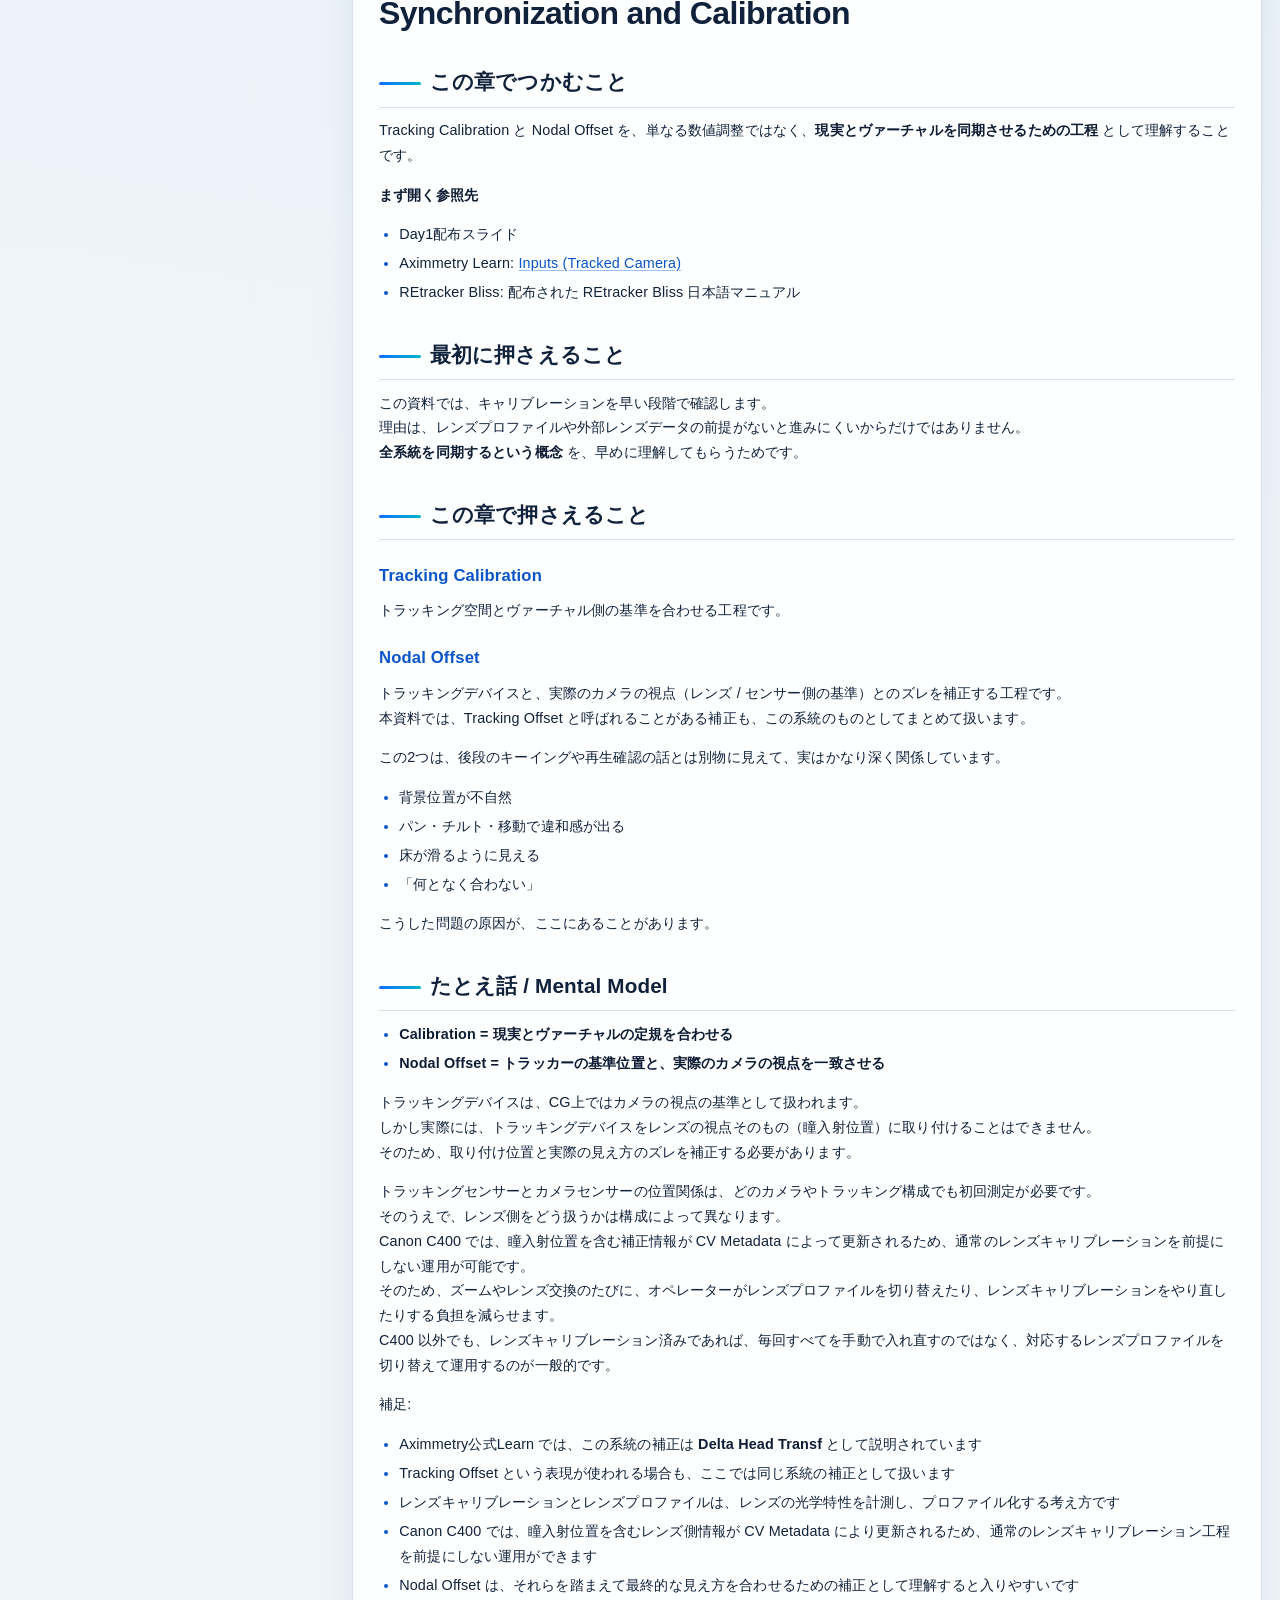
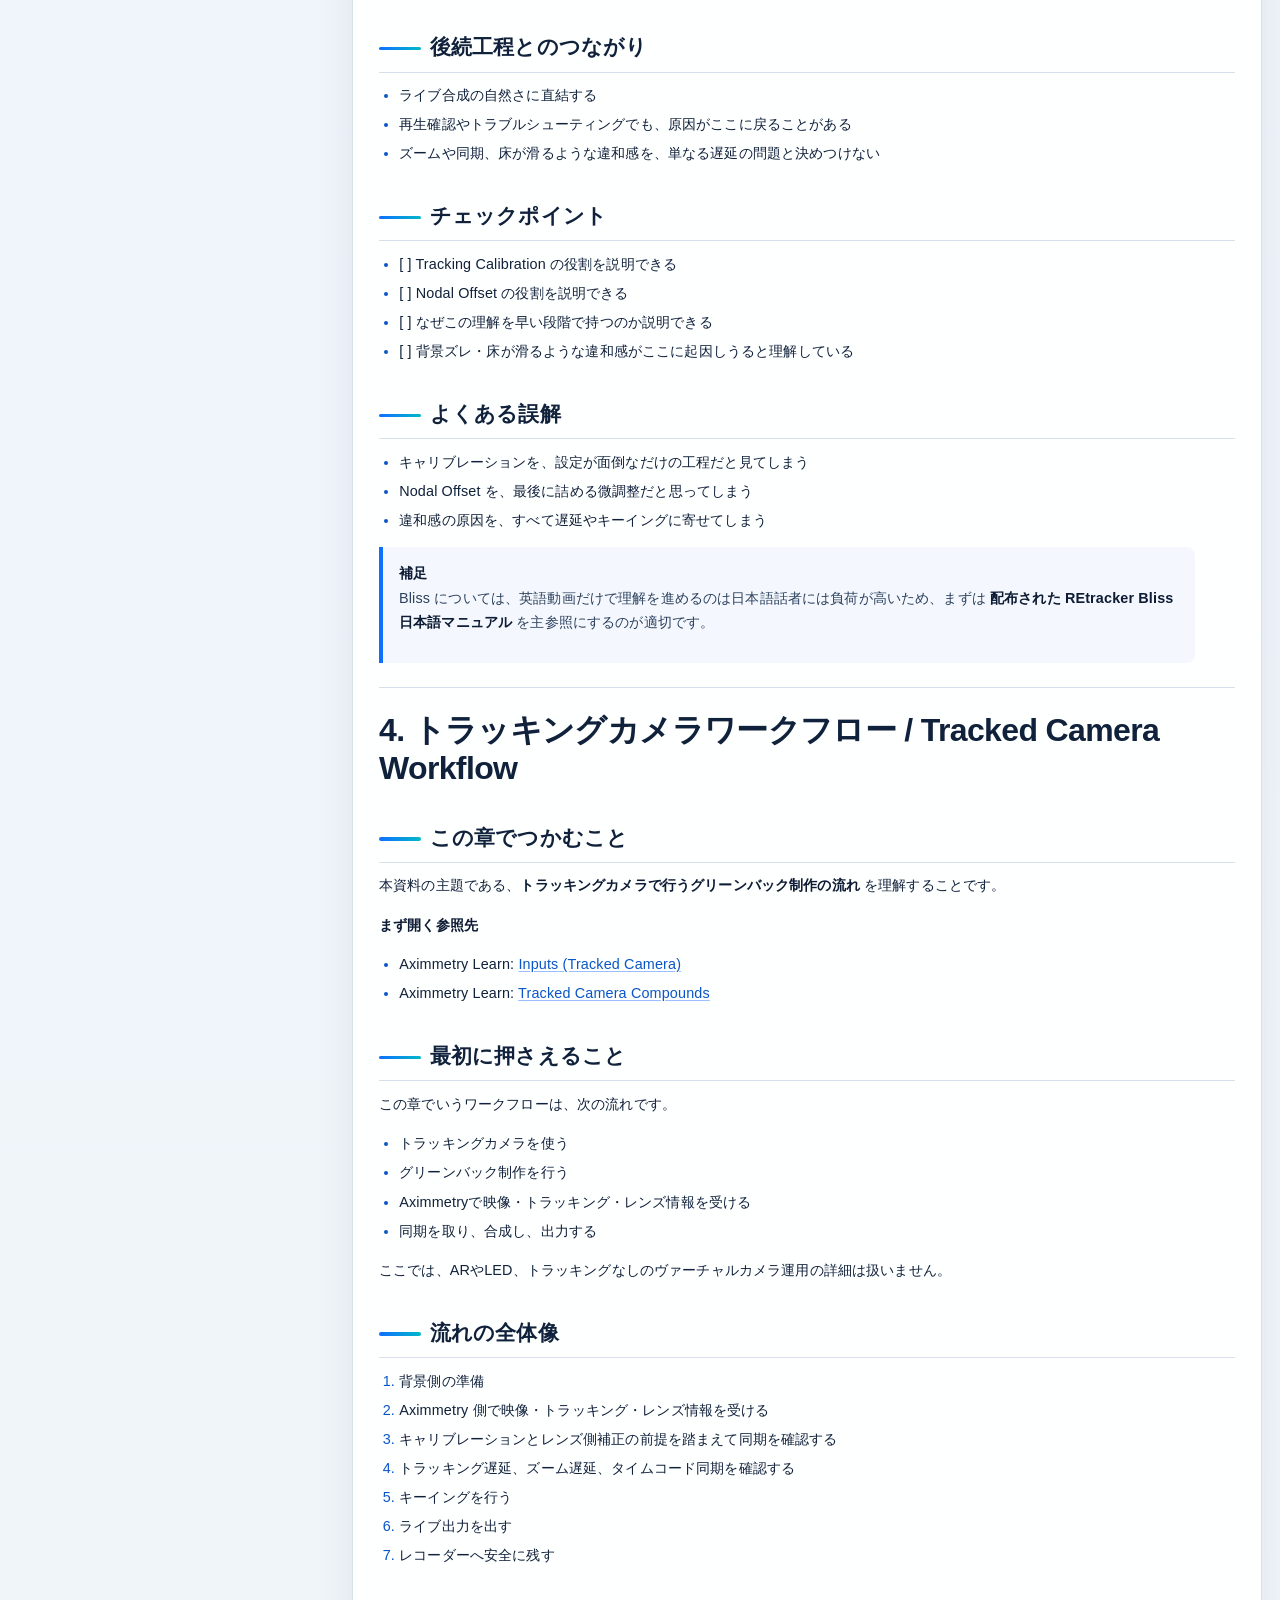
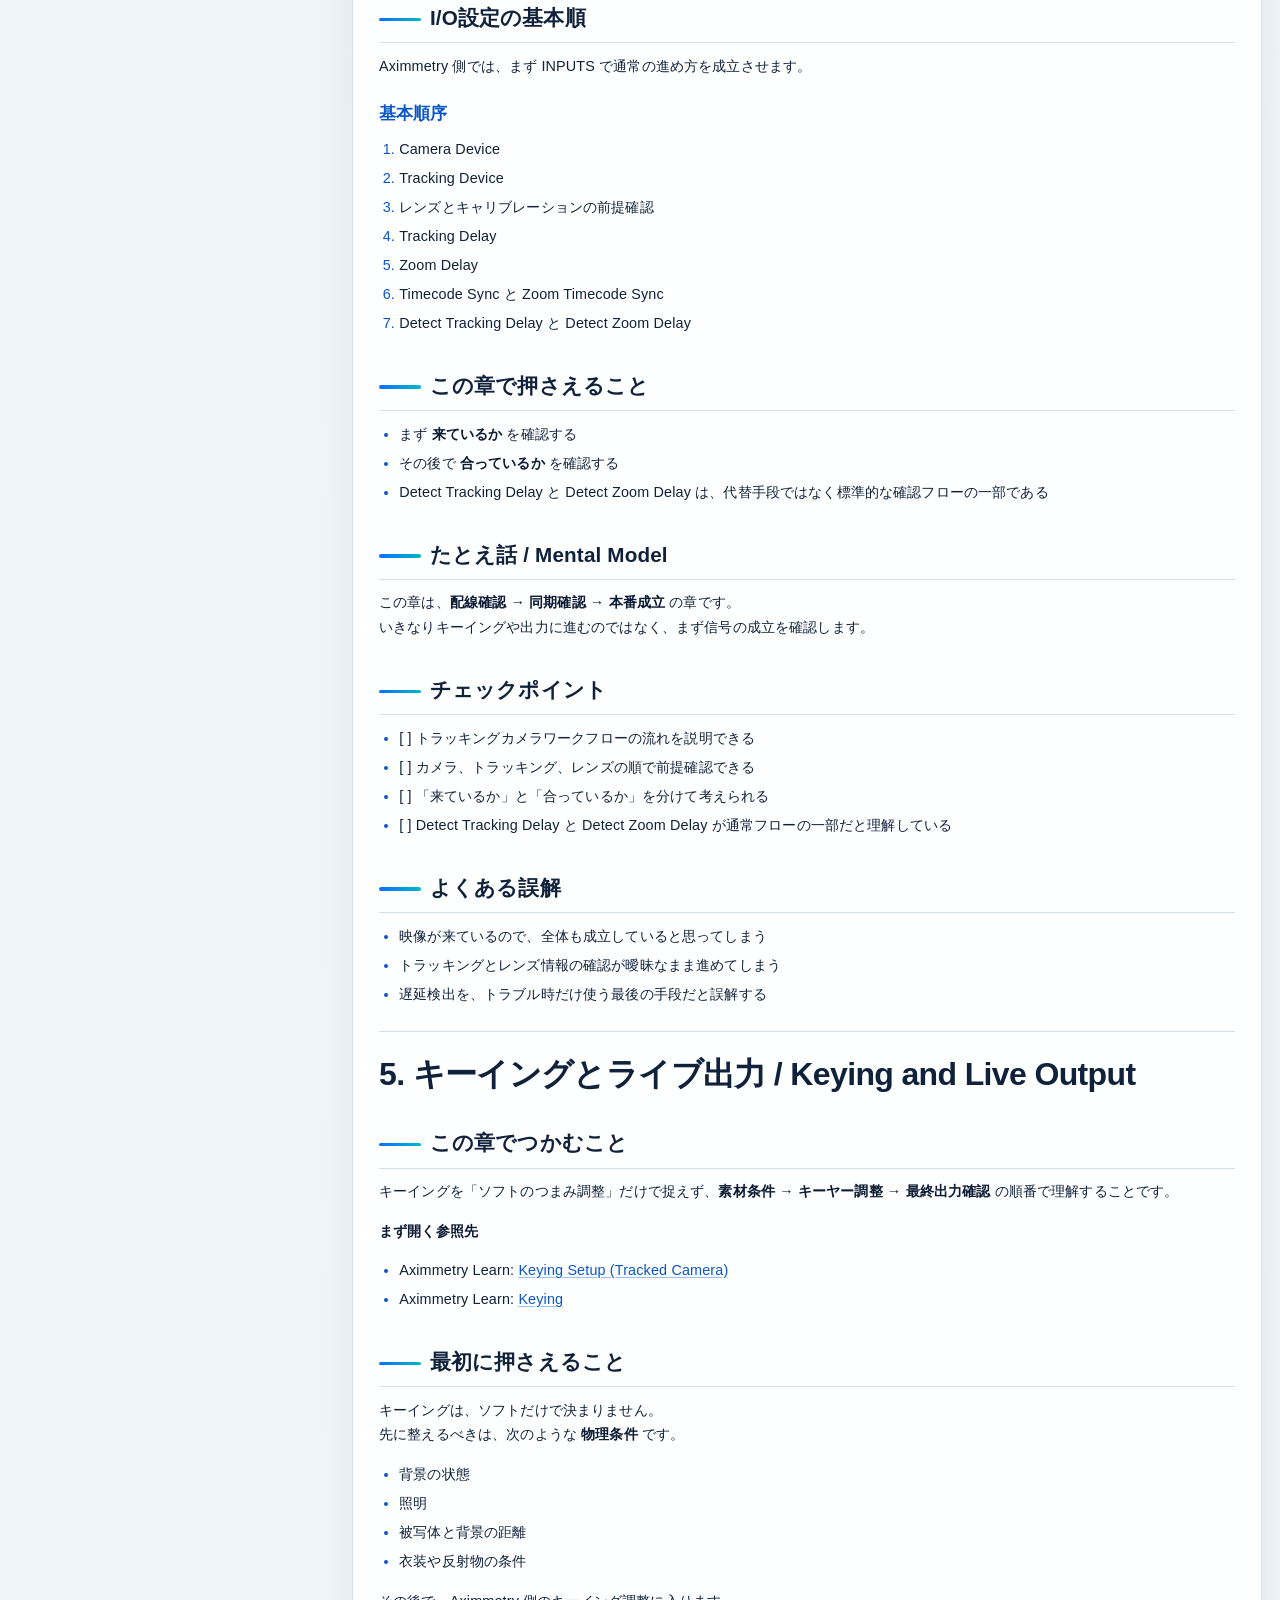
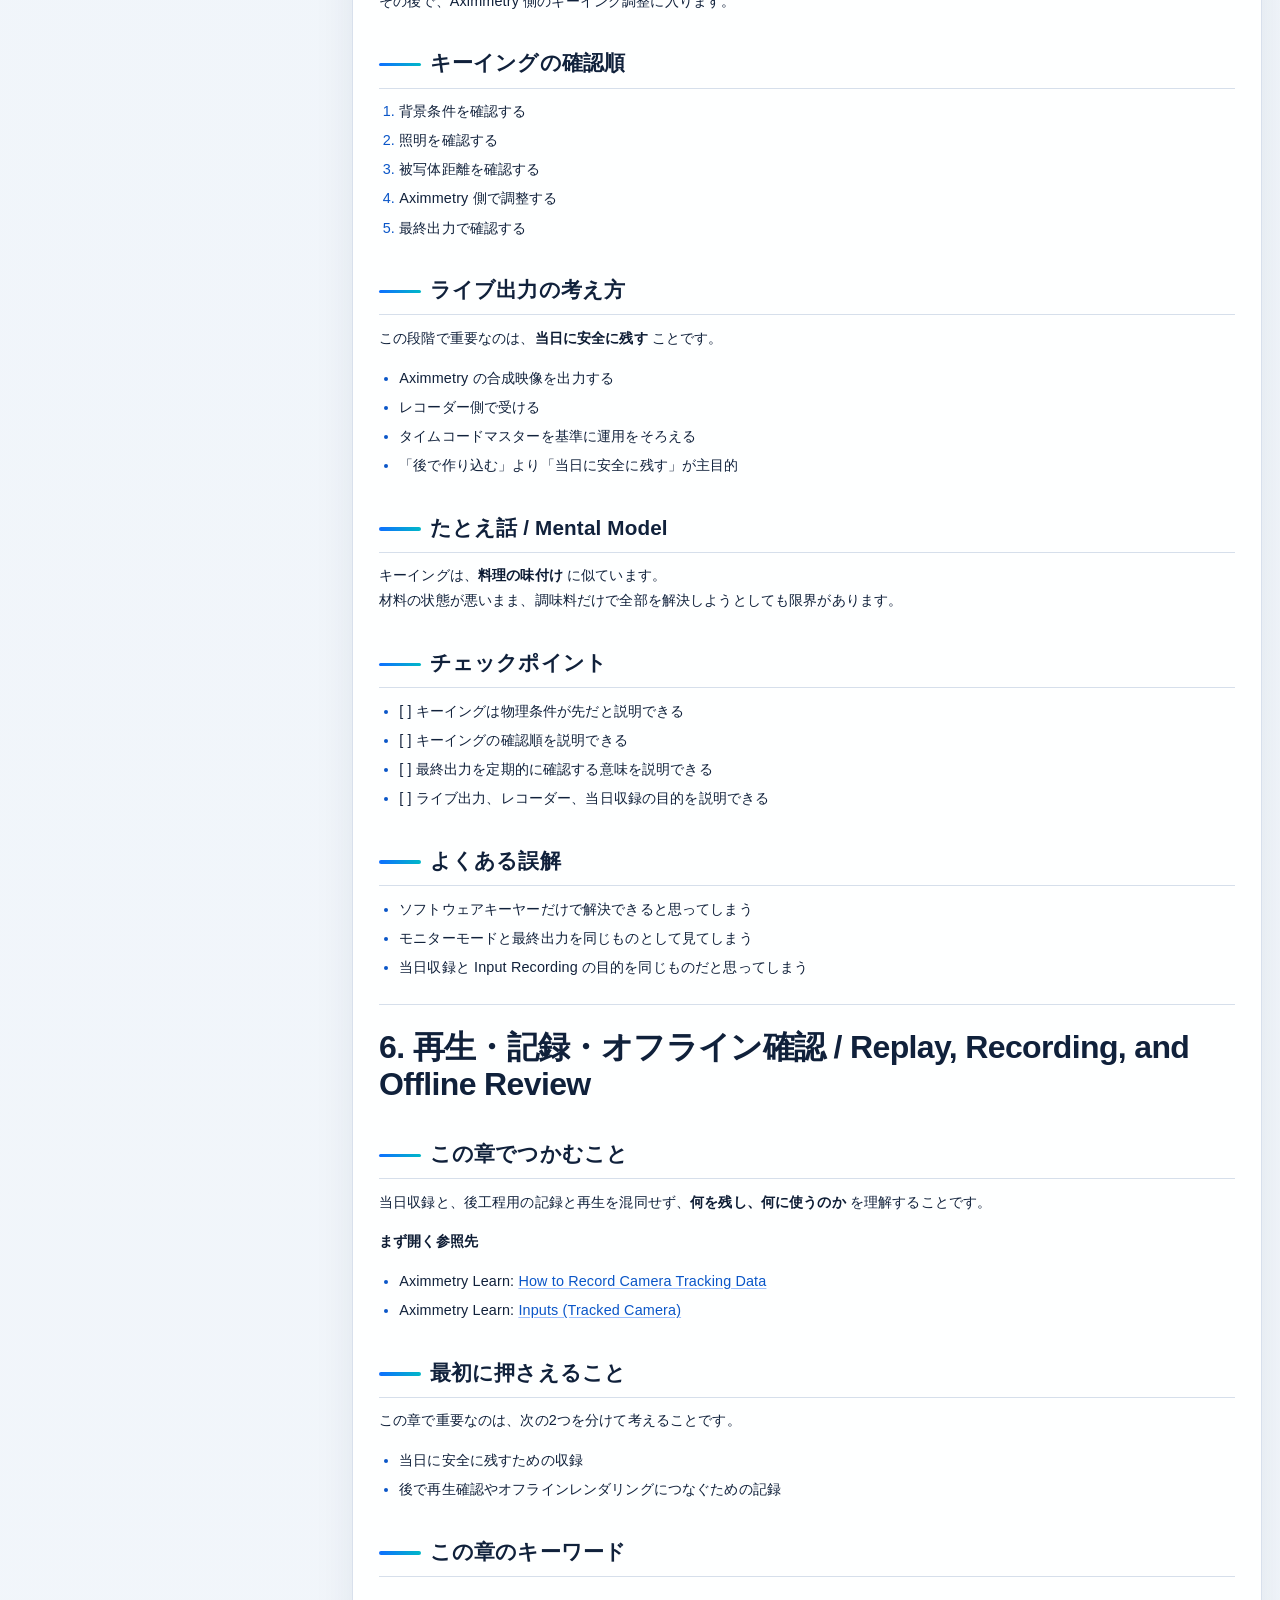
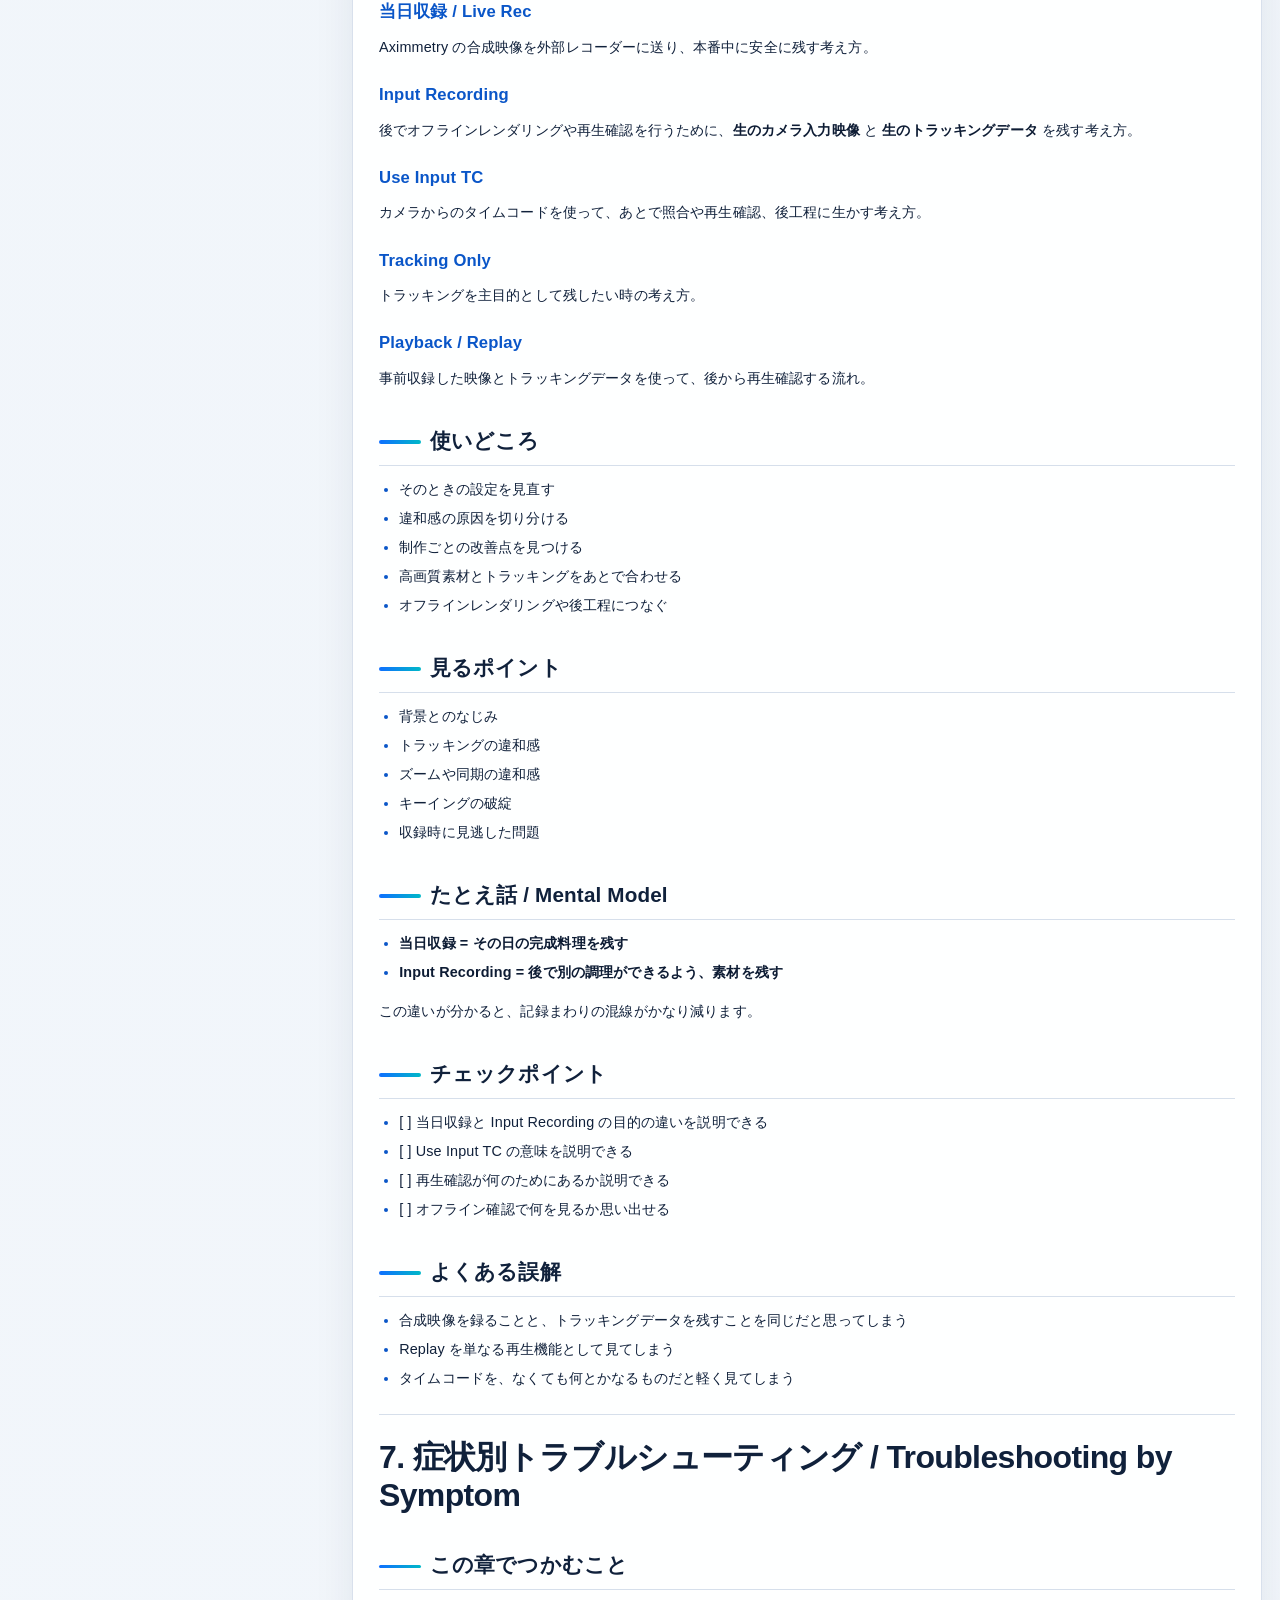
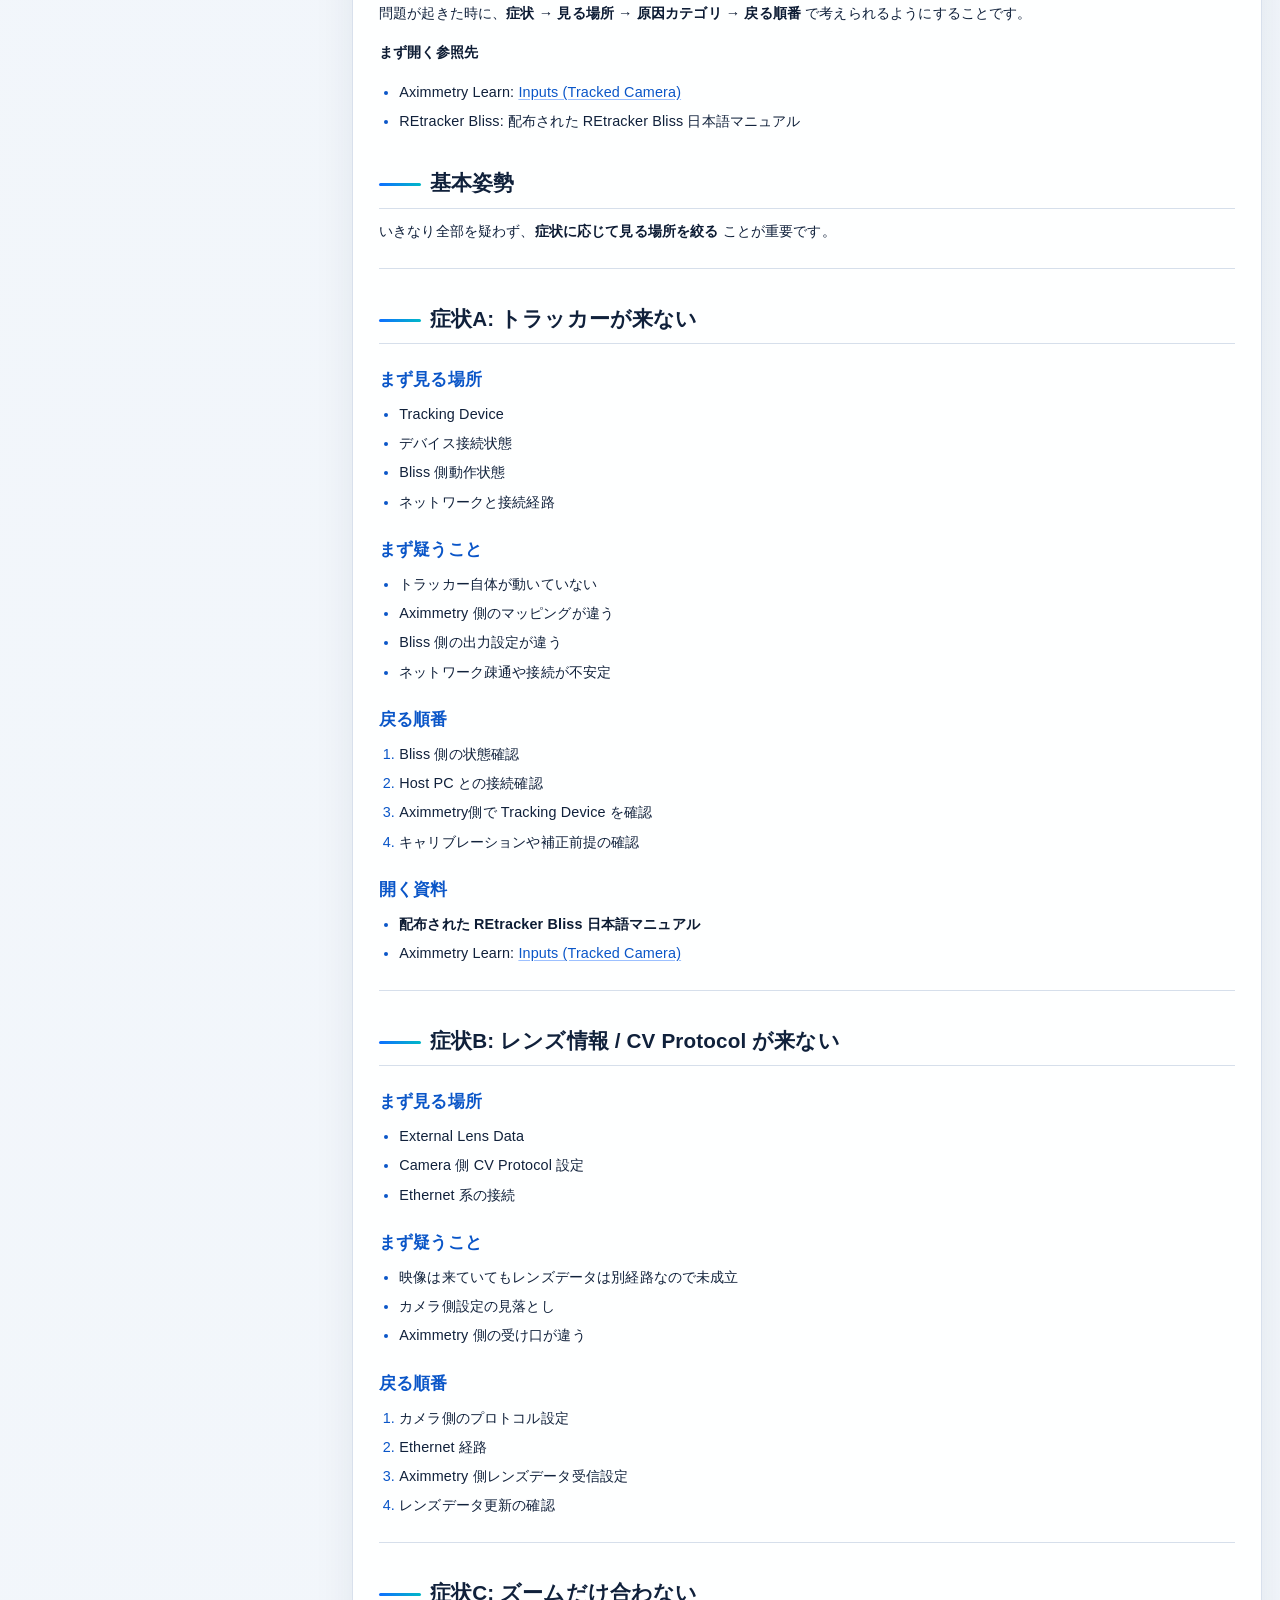
==== commit 685610a6: "Refine advanced study guide paths" ====
--- a/site/index.html
+++ b/site/index.html
@@ -640,16 +640,19 @@
 <li><a href="#_57">チェックポイント</a></li>
 </ul>
 </li>
-<li><a href="#8-further-study-and-advanced-topics">8. 追加学習と発展項目 / Further Study and Advanced Topics</a><ul>
+<li><a href="#8-practical-advanced-topics">8. 実践的な発展項目 / Practical Advanced Topics</a><ul>
 <li><a href="#_58">この章でつかむこと</a></li>
 <li><a href="#_59">この章の位置づけ</a></li>
-<li><a href="#_60">学習を広げる方向</a><ul>
-<li><a href="#1-ax-scene-editor-unreal">1. AX Scene Editor / Unreal 連携を深める</a></li>
-<li><a href="#2_1">2. システムの内側を理解する</a></li>
-<li><a href="#3-aximmetry">3. Aximmetry側の制御や自動化を広げる</a></li>
-</ul>
-</li>
-<li><a href="#_61">まず触れやすい入口</a></li>
+<li><a href="#_60">やりたいこと別の入口</a><ul>
+<li><a href="#unreal-engine-ax-scene-editor">Unreal Engine / AX Scene Editor側でインタラクションを広げたい人へ</a></li>
+<li><a href="#aximmetrygui-control-board">AximmetryでGUI / Control Boardを作りたい人へ</a></li>
+<li><a href="#trigger">外部コントローラー / Trigger運用を広げたい人へ</a></li>
+<li><a href="#aximmetry">Aximmetry側で制御や自動化を広げたい人へ</a></li>
+<li><a href="#_61">システム遅延や安定性を深く理解したい人へ</a></li>
+<li><a href="#camera-compound">Camera Compound間の受け渡しや内部制御を理解したい人へ</a></li>
+<li><a href="#virtual-camera-led-wall-ar-production">Virtual Camera / LED Wall / AR など別のProductionタイプを学びたい人へ</a></li>
+</ul>
+</li>
 <li><a href="#_62">この章で押さえること</a></li>
 <li><a href="#_63">チェックポイント</a></li>
 </ul>
@@ -660,6 +663,8 @@
 <li><a href="#inputs-sync">入力と同期 / Inputs / Sync を確認したい</a></li>
 <li><a href="#_66">キーイングとライブ出力を確認したい</a></li>
 <li><a href="#offline-review">記録 / 再生 / offline review を確認したい</a></li>
+<li><a href="#production">別のProductionタイプを確認したい</a></li>
+<li><a href="#trigger_1">外部コントローラー / Trigger運用を確認したい</a></li>
 <li><a href="#_67">発展項目を確認したい</a></li>
 <li><a href="#retracker-bliss">REtracker Bliss を確認したい</a><ul>
 <li><a href="#_68">推奨する参照順</a></li>
@@ -706,7 +711,7 @@
 <li><strong>キーイングとライブ出力</strong>: キーイングと当日収録の考え方を押さえる</li>
 <li><strong>再生・記録・オフライン確認</strong>: 何を残し、何に使うかを分けて理解する</li>
 <li><strong>症状別トラブルシューティング</strong>: 症状から見る場所を絞る</li>
-<li><strong>追加学習と発展項目</strong>: 本流の外側にある追加学習や Advanced 運用の入口を知る</li>
+<li><strong>実践的な発展項目</strong>: やりたいこと別に、次に開く公式Learnの入口を選ぶ</li>
 <li><strong>目的別索引</strong>: 目的から参照先を引けるようにする</li>
 </ol>
 <hr />
@@ -769,11 +774,6 @@
   トラッキング空間とヴァーチャル空間の基準を合わせる工程です。</p>
 </li>
 <li>
-<p><strong>トラッキングオフセット / Tracking Offset</strong><br />
-  トラッキングセンサーとカメラ側の基準位置のズレを扱う補正です。<br />
-  手動または専用ソフトウェアで算出することがあります。</p>
-</li>
-<li>
 <p><strong>レンズキャリブレーション / Lens Calibration</strong><br />
   レンズの光学特性を計測する工程です。<br />
   歪みや視点位置の変化などを扱い、チェッカーボードなどと専用ソフトウェアで算出することが多いです。<br />
@@ -786,8 +786,10 @@
   レンズキャリブレーション済みの環境では、レンズごとにこのプロファイルを切り替えて運用することがあります。</p>
 </li>
 <li>
-<p><strong>ノーダルオフセット / Nodal Offset</strong><br />
-  トラッキングデバイスの基準点と、実際のレンズの視点（瞳入射位置）のズレを補正する工程です。</p>
+<p><strong>ノーダルオフセット / Nodal Offset / Tracking Offset</strong><br />
+  トラッキングデバイスと、実際のカメラの視点（レンズ / センサー側の基準）とのズレを補正する考え方です。<br />
+  本資料では、Aximmetryでいう <strong>Delta Head Transf</strong> に近い概念として扱います。<br />
+  記事や機材によって <strong>Tracking Offset</strong> と呼ばれることもありますが、ここでは同じ系統の補正としてまとめて扱います。</p>
 </li>
 </ul>
 <hr />
@@ -927,7 +929,8 @@
 <h3 id="tracking-calibration">Tracking Calibration</h3>
 <p>トラッキング空間とヴァーチャル側の基準を合わせる工程です。</p>
 <h3 id="nodal-offset">Nodal Offset</h3>
-<p>トラッキングデバイスの基準点と、実際のレンズの視点（瞳入射位置）のズレを補正する工程です。</p>
+<p>トラッキングデバイスと、実際のカメラの視点（レンズ / センサー側の基準）とのズレを補正する工程です。<br />
+本資料では、Tracking Offset と呼ばれることがある補正も、この系統のものとしてまとめて扱います。</p>
 <p>この2つは、後段のキーイングや再生確認の話とは別物に見えて、実はかなり深く関係しています。</p>
 <ul>
 <li>背景位置が不自然</li>
@@ -939,7 +942,7 @@
 <h2 id="mental-model_2">たとえ話 / Mental Model</h2>
 <ul>
 <li><strong>Calibration = 現実とヴァーチャルの定規を合わせる</strong></li>
-<li><strong>Nodal Offset = トラッカーの基準位置と、実際のレンズの視点を一致させる</strong></li>
+<li><strong>Nodal Offset = トラッカーの基準位置と、実際のカメラの視点を一致させる</strong></li>
 </ul>
 <p>トラッキングデバイスは、CG上ではカメラの視点の基準として扱われます。<br />
 しかし実際には、トラッキングデバイスをレンズの視点そのもの（瞳入射位置）に取り付けることはできません。<br />
@@ -951,7 +954,8 @@
 C400 以外でも、レンズキャリブレーション済みであれば、毎回すべてを手動で入れ直すのではなく、対応するレンズプロファイルを切り替えて運用するのが一般的です。</p>
 <p>補足:</p>
 <ul>
-<li>トラッキングオフセットは、トラッキングセンサーとカメラ側の位置関係を扱う補正です</li>
+<li>Aximmetry公式Learn では、この系統の補正は <strong>Delta Head Transf</strong> として説明されています</li>
+<li>Tracking Offset という表現が使われる場合も、ここでは同じ系統の補正として扱います</li>
 <li>レンズキャリブレーションとレンズプロファイルは、レンズの光学特性を計測し、プロファイル化する考え方です</li>
 <li>Canon C400 では、瞳入射位置を含むレンズ側情報が CV Metadata により更新されるため、通常のレンズキャリブレーション工程を前提にしない運用ができます</li>
 <li>Nodal Offset は、それらを踏まえて最終的な見え方を合わせるための補正として理解すると入りやすいです</li>
@@ -1286,51 +1290,108 @@
 <li>[ ] 問題がキャリブレーション起因か、信号起因か、同期起因かを切り分けようとできる</li>
 </ul>
 <hr />
-<h1 id="8-further-study-and-advanced-topics">8. 追加学習と発展項目 / Further Study and Advanced Topics</h1>
+<h1 id="8-practical-advanced-topics">8. 実践的な発展項目 / Practical Advanced Topics</h1>
 <h2 id="_58">この章でつかむこと</h2>
-<p>本流であるトラッキングカメラでのグリーンバックワークフローを理解した上で、Aximmetryには <strong>追加学習や、より Advanced な運用に進むための入口がいくつもある</strong> と知ることです。</p>
+<p>本流であるトラッキングカメラでのグリーンバックワークフローを理解した上で、<strong>次に何を広げたいか、あるいは別のProductionタイプへ進みたいかに応じて、追加学習の入口を選べる</strong> と知ることです。</p>
 <h2 id="_59">この章の位置づけ</h2>
-<p>ここはメインワークフローの土台ではなく、<strong>追加学習の紹介章</strong> です。<br />
-他章のように順番に追うのではなく、<strong>本流のあとにどの方向へ学習を広げられるか</strong> を見渡すための章として使います。<br />
-最初の1周では無理に全部触れず、本流を通してから必要な方向に戻ってくれば十分です。</p>
-<h2 id="_60">学習を広げる方向</h2>
-<h3 id="1-ax-scene-editor-unreal">1. AX Scene Editor / Unreal 連携を深める</h3>
-<p>AX Scene Editor 側で、Aximmetryから送る値や映像を使って、シーン制御をもう一歩進める方向です。</p>
-<ul>
+<p>ここはメインワークフローを順番に復習する章ではなく、<strong>やりたいこと別に、次に開く公式Learnを選ぶための章</strong> です。<br />
+トレーニングの本流を押さえたあとに、<strong>自分の役割や興味に近い方向へ発展するための入口</strong> として使います。<br />
+また、本文では詳しく扱っていない <strong>Virtual Camera / LED Wall / AR といった別のProductionタイプへ進む入口</strong> もここで拾えるようにします。<br />
+最初から全部を追う必要はなく、今の担当に近い項目から広げていけば十分です。</p>
+<h2 id="_60">やりたいこと別の入口</h2>
+<h3 id="unreal-engine-ax-scene-editor">Unreal Engine / AX Scene Editor側でインタラクションを広げたい人へ</h3>
+<p><strong>向いている人</strong></p>
+<p>Unreal 側でオブジェクトや演出を動かしたい人、Aximmetry から値や映像を渡してインタラクションを増やしたい人、AX Scene Editor 側の表現を一歩進めたい人。</p>
+<p><strong>まず開く参照先</strong></p>
+<ul>
+<li><a href="https://aximmetry.com/learn/virtual-production-workflow/obtaining-graphics-and-virtual-assets/creating-content-in-ax-scene-editor/interactive-editing-with-live-sync/">Interactive Editing with Live Sync</a></li>
 <li><a href="https://aximmetry.com/learn/virtual-production-workflow/obtaining-graphics-and-virtual-assets/creating-content-in-ax-scene-editor/additional-control-with-blueprints/">Additional Control with Blueprints</a></li>
-<li>既存項目とのつながり:
-  Virtual Screen Asset / Get Aximmetry Video / simple Transformation</li>
-</ul>
-<h3 id="2_1">2. システムの内側を理解する</h3>
-<p>運用の安定性や遅延の考え方を、ワークフローの表面だけでなくシステム内部の観点から理解する方向です。</p>
+</ul>
+<p><strong>つながる既存項目</strong></p>
+<ul>
+<li>Virtual Screen Asset</li>
+<li>Get Aximmetry Video</li>
+<li>simple Transformation</li>
+</ul>
+<h3 id="aximmetrygui-control-board">AximmetryでGUI / Control Boardを作りたい人へ</h3>
+<p><strong>向いている人</strong></p>
+<p>オペレーターが触りやすい画面を作りたい人、Flow Editor を直接見せずに操作用のパネルを整理したい人、現場向けのUIを整えたい人。</p>
+<p><strong>まず開く参照先</strong></p>
+<ul>
+<li><a href="https://aximmetry.com/learn/virtual-production-workflow/starting-with-aximmetry/aximmetry-composer/basics-of-the-flow-editor/">Basics of the Flow Editor</a></li>
+<li><a href="https://aximmetry.com/learn/virtual-production-workflow/scripting-in-aximmetry/flow-editor/special-compound-control-board/">Special Compound: Control Board</a></li>
+<li><a href="https://aximmetry.com/learn/virtual-production-workflow/scripting-in-aximmetry/flow-editor/special-compound-pin-collector/">Special Compound: Pin Collector</a></li>
+<li><a href="https://aximmetry.com/learn/virtual-production-workflow/scripting-in-aximmetry/flow-editor/special-pin-names/">Special Pin Names</a></li>
+</ul>
+<h3 id="trigger">外部コントローラー / Trigger運用を広げたい人へ</h3>
+<p><strong>向いている人</strong></p>
+<p>現場で物理ボタンやダイヤルから操作したい人、オペレーター用のTrigger系導線を整えたい人、Stream Deck や Loupedeck、MIDI などを Aximmetry に結びつけたい人。</p>
+<p><strong>まず開く参照先</strong></p>
+<ul>
+<li><a href="https://aximmetry.com/learn/virtual-production-workflow/supported-hardware/controllers/controllers/">Controllers</a></li>
+<li><a href="https://aximmetry.com/learn/virtual-production-workflow/setting-up-inputs-outputs-for-virtual-production/external-controllers/using-elgato-stream-deck-to-control-a-scene/">Using Elgato Stream Deck to control a scene</a></li>
+<li><a href="https://aximmetry.com/learn/virtual-production-workflow/setting-up-inputs-outputs-for-virtual-production/external-controllers/using-loupedeck-consoles-razer-stream-controller-to-control-a-scene/">Using Loupedeck consoles / Razer Stream Controller to control a scene</a></li>
+<li><a href="https://aximmetry.com/learn/virtual-production-workflow/setting-up-inputs-outputs-for-virtual-production/external-controllers/using-midi-with-aximmetry/">Using MIDI with Aximmetry</a></li>
+<li><a href="https://aximmetry.com/learn/virtual-production-workflow/setting-up-inputs-outputs-for-virtual-production/external-controllers/osc-in-and-output-setup/">OSC In-, and Output Setup</a></li>
+</ul>
+<h3 id="aximmetry">Aximmetry側で制御や自動化を広げたい人へ</h3>
+<p><strong>向いている人</strong></p>
+<p>Flow Editor の考え方を理解したい人、制御ロジックを組みたい人、将来的にオペレーション自動化まで広げたい人。</p>
+<p><strong>まず開く参照先</strong></p>
+<ul>
+<li><a href="https://aximmetry.com/learn/virtual-production-workflow/scripting-in-aximmetry/flow-editor/introduction-to-the-flow-editor/">Introduction to the Flow Editor</a></li>
+<li><a href="https://aximmetry.com/learn/virtual-production-workflow/scripting-in-aximmetry/automation/playlists/">Playlists</a></li>
+<li><a href="https://aximmetry.com/learn/virtual-production-workflow/scripting-in-aximmetry/sequencing/sequencer-and-sequence-editor/">Sequencer and Sequence Editor</a></li>
+</ul>
+<h3 id="_61">システム遅延や安定性を深く理解したい人へ</h3>
+<p><strong>向いている人</strong></p>
+<p>トラッキング遅延や同期の先にある、Aximmetry 全体の遅延設計や安定性まで理解したい人、トラブル時に原因の切り分け精度を上げたい人。</p>
+<p><strong>まず開く参照先</strong></p>
 <ul>
 <li><a href="https://aximmetry.com/learn/virtual-production-workflow/inner-workings-of-aximmetry/in-to-out-latency/">In-to-Out Latency</a></li>
-</ul>
-<h3 id="3-aximmetry">3. Aximmetry側の制御や自動化を広げる</h3>
-<p>Aximmetry Composer / Flow Editor 側で、ノードベースの考え方や、カメラ compound 内の情報の受け渡しを理解していく方向です。</p>
-<ul>
+<li><a href="https://aximmetry.com/learn/virtual-production-workflow/inner-workings-of-aximmetry/rendering-settings/">Rendering Settings</a></li>
+</ul>
+<h3 id="camera-compound">Camera Compound間の受け渡しや内部制御を理解したい人へ</h3>
+<p><strong>向いている人</strong></p>
+<p>camera compound の中で値をどう渡すかを知りたい人、既存 compound を読んだり拡張したりするための足場を作りたい人、内部構造の理解を深めたい人。</p>
+<p><strong>まず開く参照先</strong></p>
+<ul>
+<li><a href="https://aximmetry.com/learn/virtual-production-workflow/scripting-in-aximmetry/flow-editor/compound/">Compound</a></li>
+<li><a href="https://aximmetry.com/learn/virtual-production-workflow/scripting-in-aximmetry/transmit-tunnels-in-camera-compounds/">Transmit Tunnels in Camera Compounds</a></li>
 <li><a href="https://aximmetry.com/learn/virtual-production-workflow/scripting-in-aximmetry/flow-editor/introduction-to-the-flow-editor/">Introduction to the Flow Editor</a></li>
-<li><a href="https://aximmetry.com/learn/virtual-production-workflow/scripting-in-aximmetry/transmit-tunnels-in-camera-compounds/">Transmit Tunnels in Camera Compounds</a></li>
-</ul>
-<h2 id="_61">まず触れやすい入口</h2>
-<ol>
-<li>AX Scene 側を広げたいなら <code>Additional Control with Blueprints</code></li>
-<li>遅延や安定性の理解を深めたいなら <code>In-to-Out Latency</code></li>
-<li>Aximmetry側の制御を広げたいなら <code>Introduction to the Flow Editor</code></li>
-<li>Camera compound 間の受け渡しを理解したいなら <code>Transmit Tunnels in Camera Compounds</code></li>
-</ol>
+</ul>
+<h3 id="virtual-camera-led-wall-ar-production">Virtual Camera / LED Wall / AR など別のProductionタイプを学びたい人へ</h3>
+<p><strong>向いている人</strong></p>
+<p>トラッキングカメラのグリーンバック以外の運用も把握したい人、固定カメラ中心のVirtual Cameraを見たい人、LED WallやARの入口を整理して見たい人。</p>
+<p><strong>まず開く参照先</strong></p>
+<ul>
+<li><a href="https://aximmetry.com/learn/virtual-production-workflow/different-studios-for-virtual-production/stationary-or-moving-cameras/">Stationary or Moving Cameras?</a></li>
+<li><a href="https://aximmetry.com/learn/virtual-production-workflow/green-screen-production/introduction-to-green-screen-production/">Introduction to Green Screen Production</a></li>
+<li><a href="https://aximmetry.com/learn/virtual-production-workflow/led-wall-production/table-of-contents-led-wall-production/">Table of Contents (LED Wall Production)</a></li>
+<li><a href="https://aximmetry.com/learn/virtual-production-workflow/ar-production/introduction-to-ar-production/">Introduction to AR Production</a></li>
+</ul>
+<p><strong>見分け方の目安</strong></p>
+<ul>
+<li>固定カメラ中心で進めたいなら Virtual Camera Workflow</li>
+<li>LEDに背景を出して撮影したいなら LED Wall Production</li>
+<li>実写映像の上にCG要素を重ねたいなら AR Production</li>
+</ul>
 <h2 id="_62">この章で押さえること</h2>
 <ul>
-<li>発展項目には、AX Scene / Unreal 連携、システム理解、Flow Editor / scripting など複数の方向がある</li>
+<li>発展項目には、Unreal連携、GUI / Control Board作成、外部コントローラー / Trigger運用、Flow Editor / 自動化、遅延理解、Compound内部理解など複数の方向がある</li>
+<li>本流の外側には、Virtual Camera / LED Wall / AR といった別のProductionタイプの入口もある</li>
+<li>第8章は、やりたいこと別に次の参照先を選ぶための章である</li>
 <li>本流の外側には、現在本文で詳しく扱っていない追加学習の入口がある</li>
 <li>目的に応じて学ぶ方向を選べばよく、最初から全部を追う必要はない</li>
 </ul>
 <h2 id="_63">チェックポイント</h2>
 <ul>
-<li>[ ] この章が、順番に復習する章ではなく追加学習の紹介章だと理解している</li>
-<li>[ ] AX Scene / Unreal 連携を深める方向があると説明できる</li>
-<li>[ ] システム内部理解として In-to-Out Latency があると説明できる</li>
-<li>[ ] Flow Editor や Transmit Tunnels のような scripting 系の入口があると説明できる</li>
+<li>[ ] この章が、順番に復習する章ではなく、やりたいこと別に参照先を引く章だと理解している</li>
+<li>[ ] Unreal / AX Scene Editor側の連携を深めたい時の入口を説明できる</li>
+<li>[ ] AximmetryでGUI / Control Boardを作りたい時の入口を説明できる</li>
+<li>[ ] Stream Deck / Loupedeck / MIDI などの外部コントローラー導入の入口を説明できる</li>
+<li>[ ] Flow Editor / 自動化 / 遅延理解 / Compound間制御の入口を説明できる</li>
+<li>[ ] Virtual Camera / LED Wall / AR へ進みたい時の入口を説明できる</li>
 </ul>
 <blockquote class="callout callout-warning"><p><strong class="callout-label">注意</strong><br />
 これらの発展項目はバージョンや運用構成の影響を受けやすいため、本文では位置づけと学習方向に集中し、具体的な手順は公式Learnを参照してください。</p>
@@ -1348,13 +1409,14 @@
 </ul>
 <h2 id="_65">背景側の準備を確認したい</h2>
 <ul>
-<li><a href="https://aximmetry.com/learn/virtual-production-workflow/obtaining-graphics-and-virtual-assets/creating-content-in-unreal-editor/introduction-to-unreal-editor-for-aximmetry/">Introduction to AX Scene Editor</a></li>
+<li><a href="https://aximmetry.com/learn/virtual-production-workflow/obtaining-graphics-and-virtual-assets/creating-content-in-ax-scene-editor/introduction-to-ax-scene-editor/">Introduction to AX Scene Editor</a></li>
 <li><a href="https://aximmetry.com/learn/virtual-production-workflow/obtaining-graphics-and-virtual-assets/creating-content-for-aximmetry-de/preparing-the-unreal-project/">Preparing the Unreal Project</a></li>
 <li><a href="https://aximmetry.com/learn/virtual-production-workflow/green-screen-production/unreal-scene-setup-green-scre">Unreal Scene Setup (Green Screen)</a></li>
 <li><a href="https://aximmetry.com/learn/virtual-production-workflow/which-aximmetry-is-right-for-you/aximmetry-render-components/">Aximmetry Render Components</a></li>
 </ul>
 <h2 id="inputs-sync">入力と同期 / Inputs / Sync を確認したい</h2>
 <ul>
+<li><a href="https://aximmetry.com/learn/virtual-production-workflow/setting-up-inputs-outputs-for-virtual-production/mapping-devices/">Mapping Devices</a></li>
 <li><a href="https://aximmetry.com/learn/virtual-production-workflow/green-screen-production/tracked-camera-workflow/inputs-tracked-camera/">Inputs (Tracked Camera)</a></li>
 <li><a href="https://aximmetry.com/learn/virtual-production-workflow/green-screen-production/tracked-camera-workflow/scene-control-panel/">Scene Control Panel</a></li>
 <li><a href="https://aximmetry.com/learn/virtual-production-workflow/green-screen-production/tracked-camera-workflow/tracked-camera-compounds/">Tracked Camera Compounds</a></li>
@@ -1370,12 +1432,78 @@
 <li><a href="https://aximmetry.com/learn/virtual-production-workflow/setting-up-inputs-outputs-for-virtual-production/video/recording/how-to-record-camera-tracking-data/">How to Record Camera Tracking Data</a></li>
 <li><a href="https://aximmetry.com/learn/virtual-production-workflow/green-screen-production/tracked-camera-workflow/inputs-tracked-camera/">Inputs (Tracked Camera)</a></li>
 </ul>
+<h2 id="production">別のProductionタイプを確認したい</h2>
+<p><strong>Virtual Camera Workflow を見たい:</strong></p>
+<ul>
+<li><a href="https://aximmetry.com/learn/virtual-production-workflow/different-studios-for-virtual-production/stationary-or-moving-cameras/">Stationary or Moving Cameras?</a></li>
+<li><a href="https://aximmetry.com/learn/virtual-production-workflow/green-screen-production/introduction-to-green-screen-production/">Introduction to Green Screen Production</a></li>
+<li><a href="https://aximmetry.com/learn/virtual-production-workflow/green-screen-production/virtual-camera-workflow/virtual-camera-compounds/">Virtual Camera Compounds</a></li>
+</ul>
+<p><strong>LED Wall Production を見たい:</strong></p>
+<ul>
+<li><a href="https://aximmetry.com/learn/virtual-production-workflow/led-wall-production/introduction-to-led-wall-production/">Introduction to LED Wall Production</a></li>
+<li><a href="https://aximmetry.com/learn/virtual-production-workflow/led-wall-production/table-of-contents-led-wall-production/">Table of Contents (LED Wall Production)</a></li>
+</ul>
+<p><strong>AR Production を見たい:</strong></p>
+<ul>
+<li><a href="https://aximmetry.com/learn/virtual-production-workflow/ar-production/introduction-to-ar-production/">Introduction to AR Production</a></li>
+<li><a href="https://aximmetry.com/learn/virtual-production-workflow/ar-production/ar-camera-compounds/">AR Camera Compounds</a></li>
+</ul>
+<h2 id="trigger_1">外部コントローラー / Trigger運用を確認したい</h2>
+<p><strong>Stream Deck を使いたい:</strong></p>
+<ul>
+<li><a href="https://aximmetry.com/learn/virtual-production-workflow/setting-up-inputs-outputs-for-virtual-production/external-controllers/using-elgato-stream-deck-to-control-a-scene/">Using Elgato Stream Deck to control a scene</a></li>
+</ul>
+<p><strong>Loupedeck / Razer Stream Controller を使いたい:</strong></p>
+<ul>
+<li><a href="https://aximmetry.com/learn/virtual-production-workflow/setting-up-inputs-outputs-for-virtual-production/external-controllers/using-loupedeck-consoles-razer-stream-controller-to-control-a-scene/">Using Loupedeck consoles / Razer Stream Controller to control a scene</a></li>
+</ul>
+<p><strong>MIDI を使いたい:</strong></p>
+<ul>
+<li><a href="https://aximmetry.com/learn/virtual-production-workflow/setting-up-inputs-outputs-for-virtual-production/external-controllers/using-midi-with-aximmetry/">Using MIDI with Aximmetry</a></li>
+</ul>
+<p><strong>OSC / ネットワーク経由のTriggerを使いたい:</strong></p>
+<ul>
+<li><a href="https://aximmetry.com/learn/virtual-production-workflow/setting-up-inputs-outputs-for-virtual-production/external-controllers/osc-in-and-output-setup/">OSC In-, and Output Setup</a></li>
+<li><a href="https://aximmetry.com/learn/virtual-production-workflow/setting-up-inputs-outputs-for-virtual-production/external-controllers/osc-messages-in-aximmetry/">OSC Messages in Aximmetry</a></li>
+</ul>
 <h2 id="_67">発展項目を確認したい</h2>
-<ul>
+<p><strong>Unreal Engine / AX Scene Editor側でインタラクションを広げたい:</strong></p>
+<ul>
+<li><a href="https://aximmetry.com/learn/virtual-production-workflow/obtaining-graphics-and-virtual-assets/creating-content-in-ax-scene-editor/interactive-editing-with-live-sync/">Interactive Editing with Live Sync</a></li>
 <li><a href="https://aximmetry.com/learn/virtual-production-workflow/obtaining-graphics-and-virtual-assets/creating-content-in-ax-scene-editor/additional-control-with-blueprints/">Additional Control with Blueprints</a></li>
+</ul>
+<p><strong>AximmetryでGUI / Control Boardを作りたい:</strong></p>
+<ul>
+<li><a href="https://aximmetry.com/learn/virtual-production-workflow/starting-with-aximmetry/aximmetry-composer/basics-of-the-flow-editor/">Basics of the Flow Editor</a></li>
+<li><a href="https://aximmetry.com/learn/virtual-production-workflow/scripting-in-aximmetry/flow-editor/special-compound-control-board/">Special Compound: Control Board</a></li>
+<li><a href="https://aximmetry.com/learn/virtual-production-workflow/scripting-in-aximmetry/flow-editor/special-compound-pin-collector/">Special Compound: Pin Collector</a></li>
+<li><a href="https://aximmetry.com/learn/virtual-production-workflow/scripting-in-aximmetry/flow-editor/special-pin-names/">Special Pin Names</a></li>
+</ul>
+<p><strong>外部コントローラー / Trigger運用を広げたい:</strong></p>
+<ul>
+<li><a href="https://aximmetry.com/learn/virtual-production-workflow/supported-hardware/controllers/controllers/">Controllers</a></li>
+<li><a href="https://aximmetry.com/learn/virtual-production-workflow/setting-up-inputs-outputs-for-virtual-production/external-controllers/using-elgato-stream-deck-to-control-a-scene/">Using Elgato Stream Deck to control a scene</a></li>
+<li><a href="https://aximmetry.com/learn/virtual-production-workflow/setting-up-inputs-outputs-for-virtual-production/external-controllers/using-loupedeck-consoles-razer-stream-controller-to-control-a-scene/">Using Loupedeck consoles / Razer Stream Controller to control a scene</a></li>
+<li><a href="https://aximmetry.com/learn/virtual-production-workflow/setting-up-inputs-outputs-for-virtual-production/external-controllers/using-midi-with-aximmetry/">Using MIDI with Aximmetry</a></li>
+<li><a href="https://aximmetry.com/learn/virtual-production-workflow/setting-up-inputs-outputs-for-virtual-production/external-controllers/osc-in-and-output-setup/">OSC In-, and Output Setup</a></li>
+</ul>
+<p><strong>Aximmetry側で制御や自動化を広げたい:</strong></p>
+<ul>
+<li><a href="https://aximmetry.com/learn/virtual-production-workflow/scripting-in-aximmetry/flow-editor/introduction-to-the-flow-editor/">Introduction to the Flow Editor</a></li>
+<li><a href="https://aximmetry.com/learn/virtual-production-workflow/scripting-in-aximmetry/automation/playlists/">Playlists</a></li>
+<li><a href="https://aximmetry.com/learn/virtual-production-workflow/scripting-in-aximmetry/sequencing/sequencer-and-sequence-editor/">Sequencer and Sequence Editor</a></li>
+</ul>
+<p><strong>システム遅延や安定性を深く理解したい:</strong></p>
+<ul>
 <li><a href="https://aximmetry.com/learn/virtual-production-workflow/inner-workings-of-aximmetry/in-to-out-latency/">In-to-Out Latency</a></li>
+<li><a href="https://aximmetry.com/learn/virtual-production-workflow/inner-workings-of-aximmetry/rendering-settings/">Rendering Settings</a></li>
+</ul>
+<p><strong>Camera Compound間の受け渡しや内部制御を理解したい:</strong></p>
+<ul>
+<li><a href="https://aximmetry.com/learn/virtual-production-workflow/scripting-in-aximmetry/flow-editor/compound/">Compound</a></li>
+<li><a href="https://aximmetry.com/learn/virtual-production-workflow/scripting-in-aximmetry/transmit-tunnels-in-camera-compounds/">Transmit Tunnels in Camera Compounds</a></li>
 <li><a href="https://aximmetry.com/learn/virtual-production-workflow/scripting-in-aximmetry/flow-editor/introduction-to-the-flow-editor/">Introduction to the Flow Editor</a></li>
-<li><a href="https://aximmetry.com/learn/virtual-production-workflow/scripting-in-aximmetry/transmit-tunnels-in-camera-compounds/">Transmit Tunnels in Camera Compounds</a></li>
 </ul>
 <h2 id="retracker-bliss">REtracker Bliss を確認したい</h2>
 <h3 id="_68">推奨する参照順</h3>
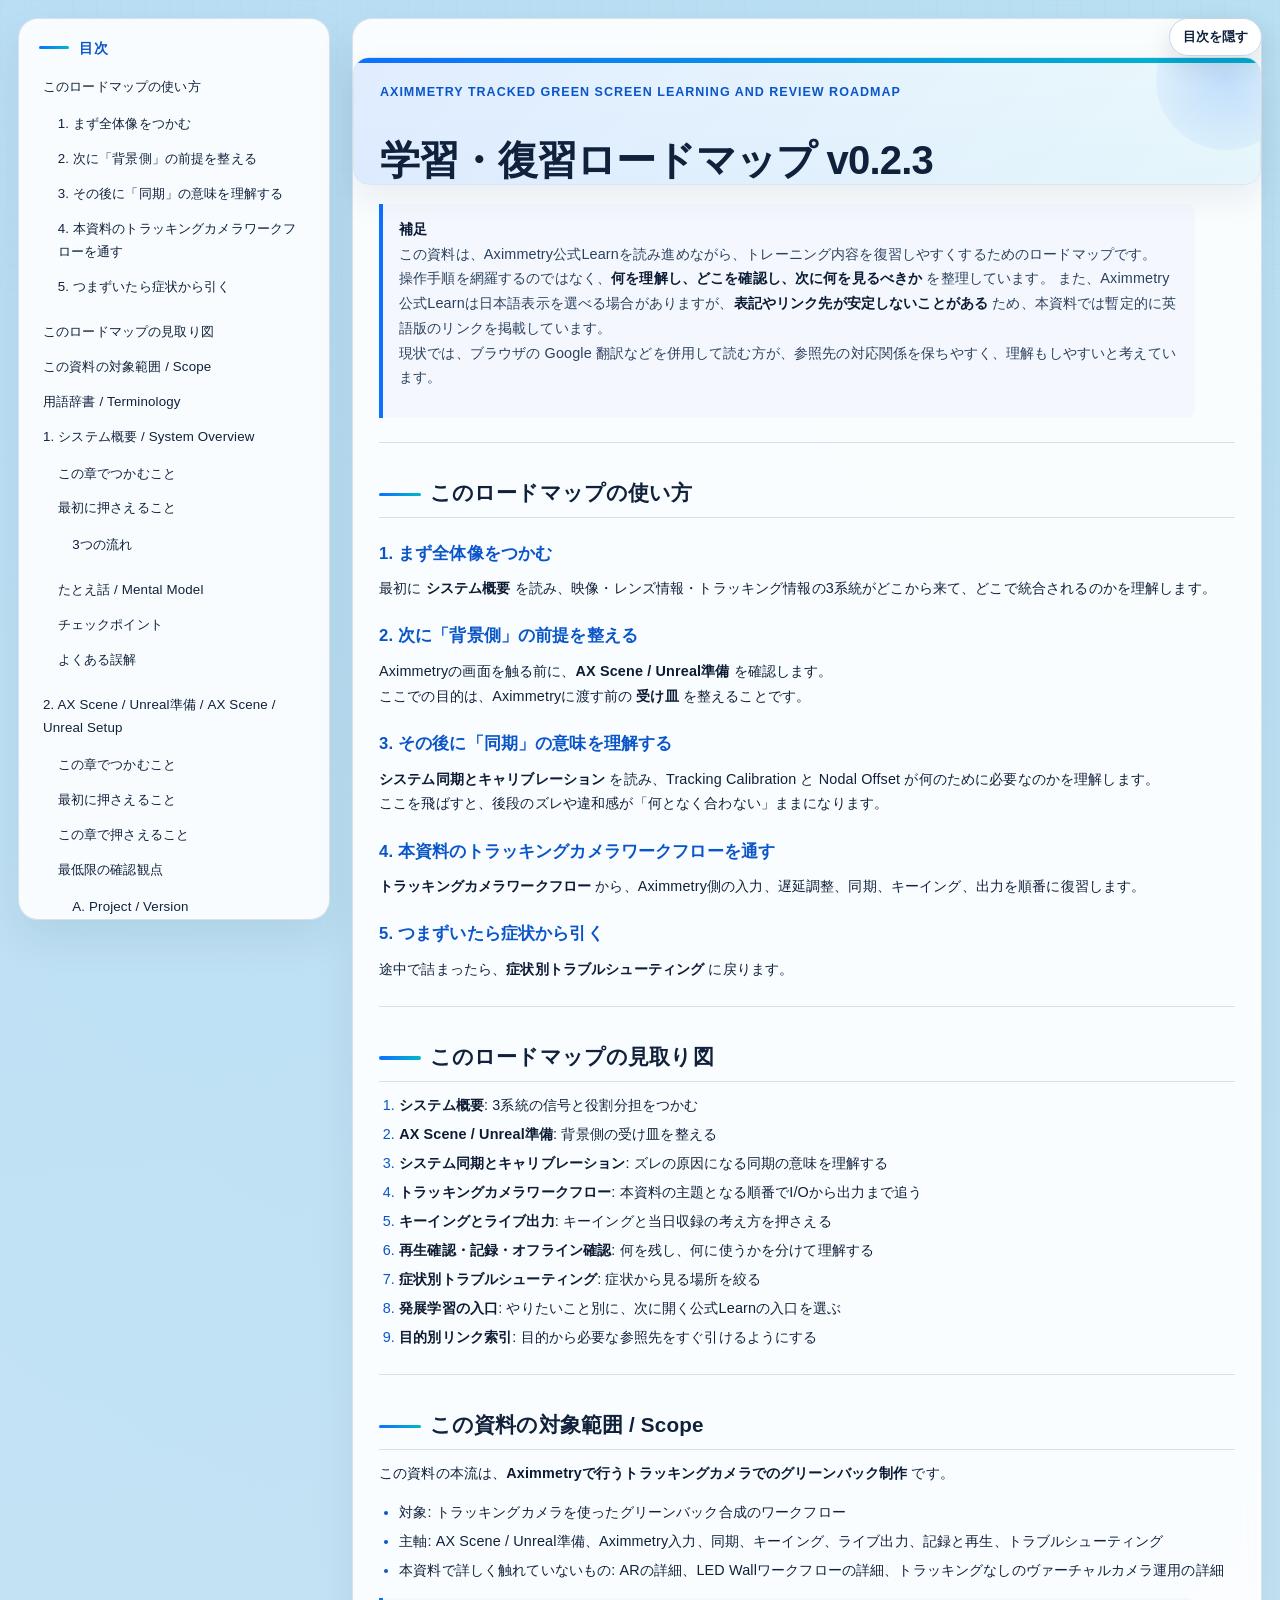
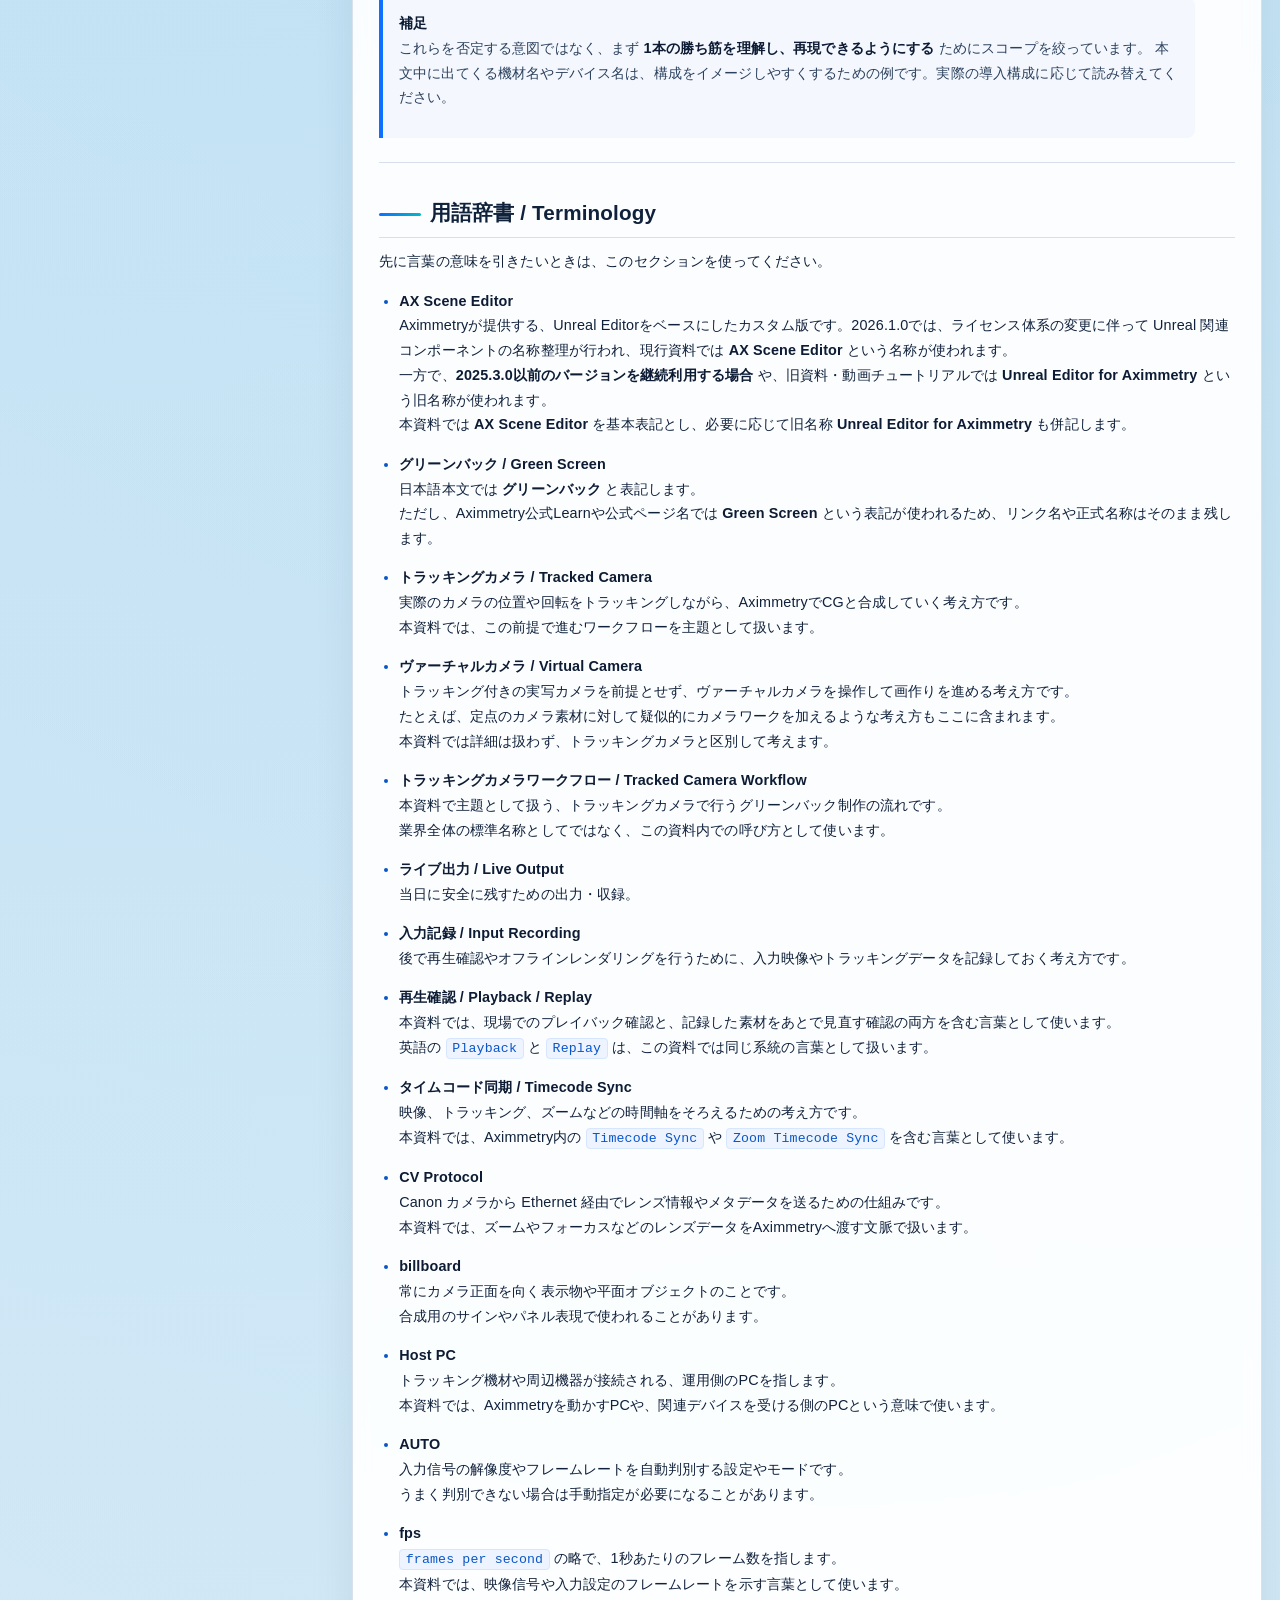
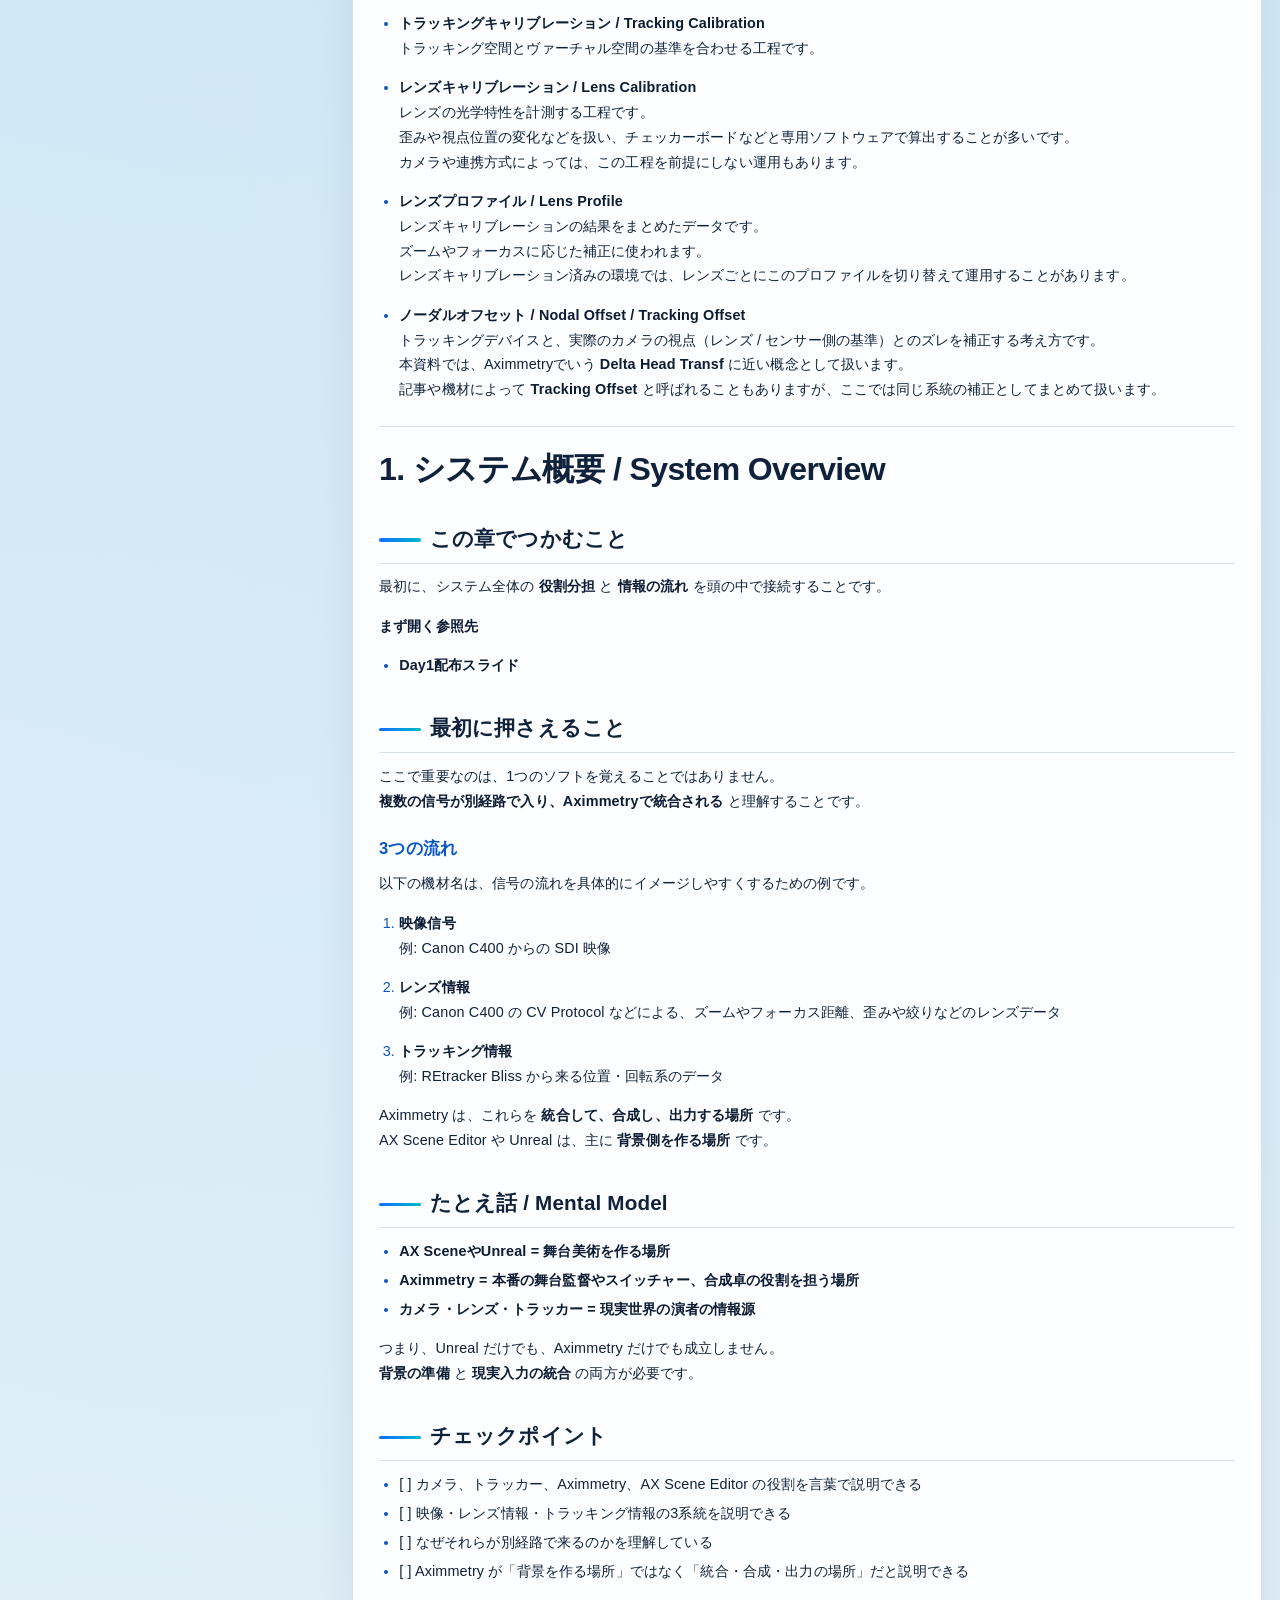
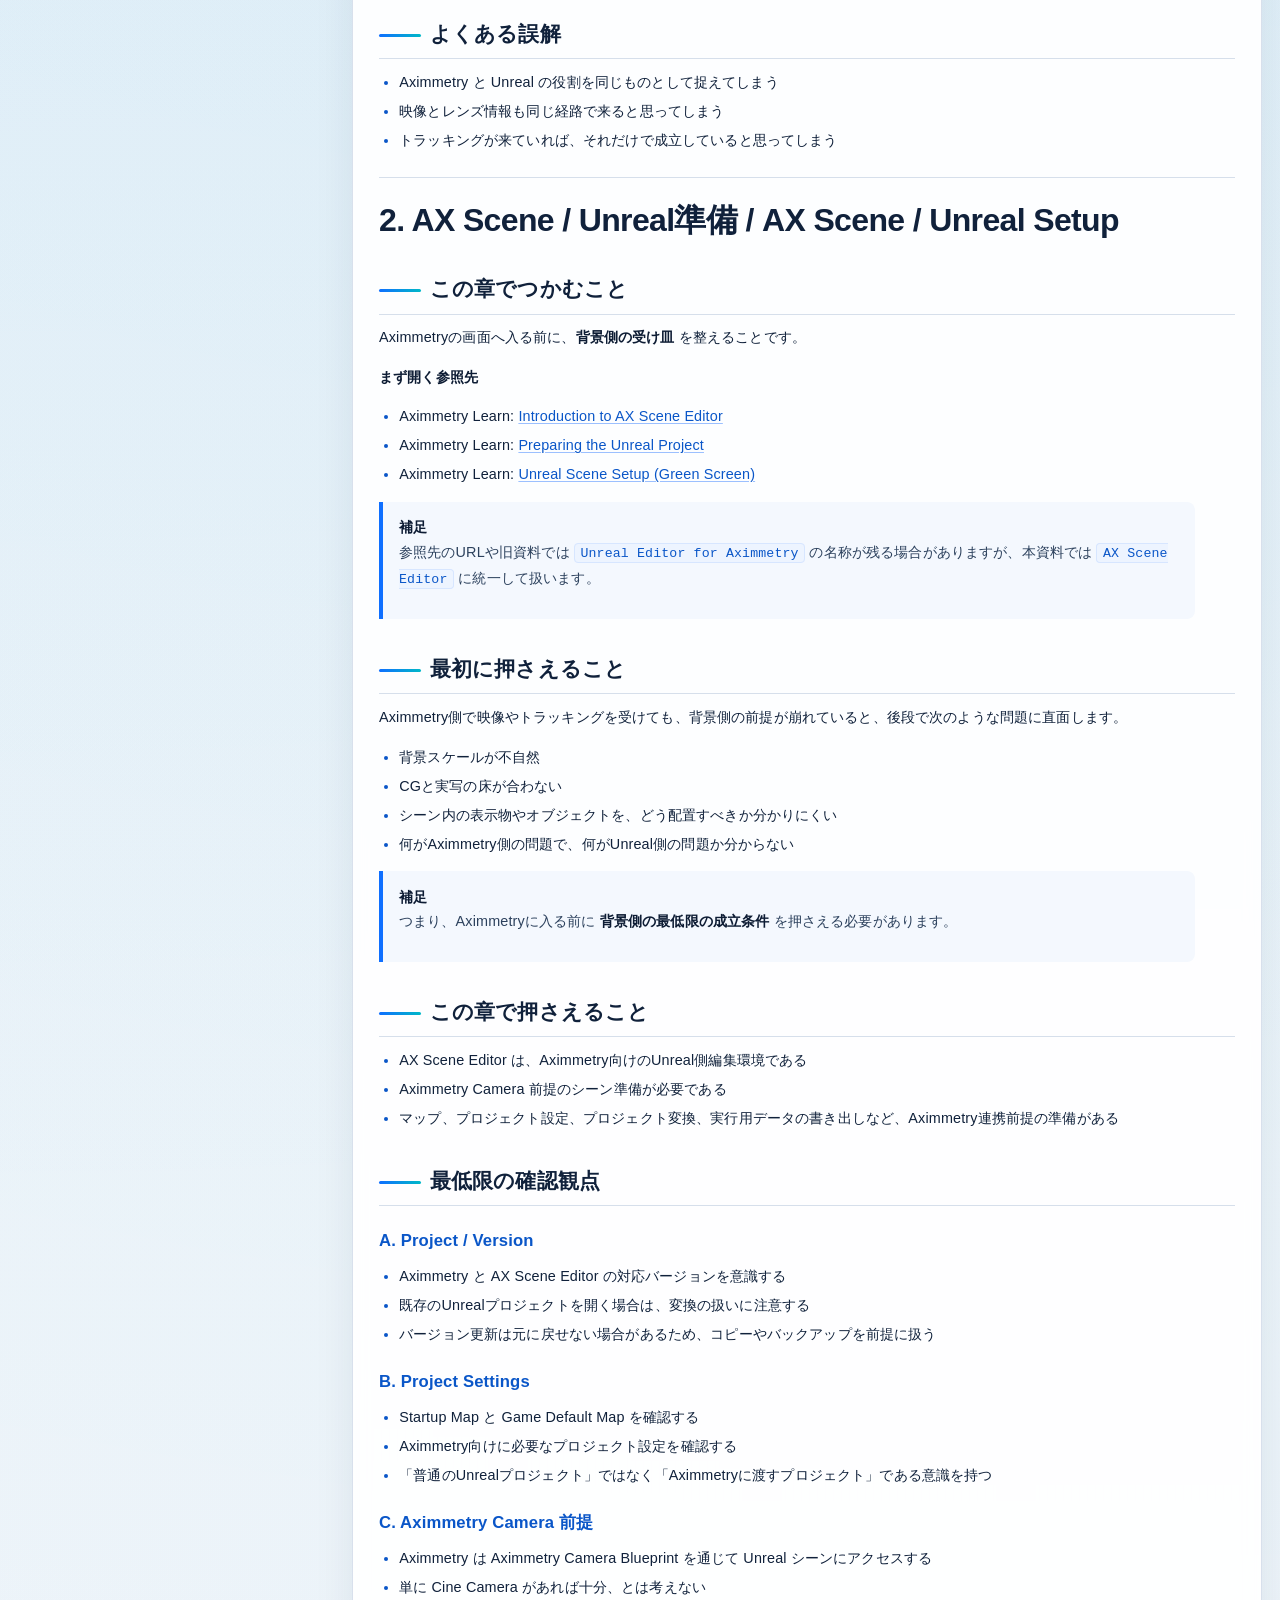
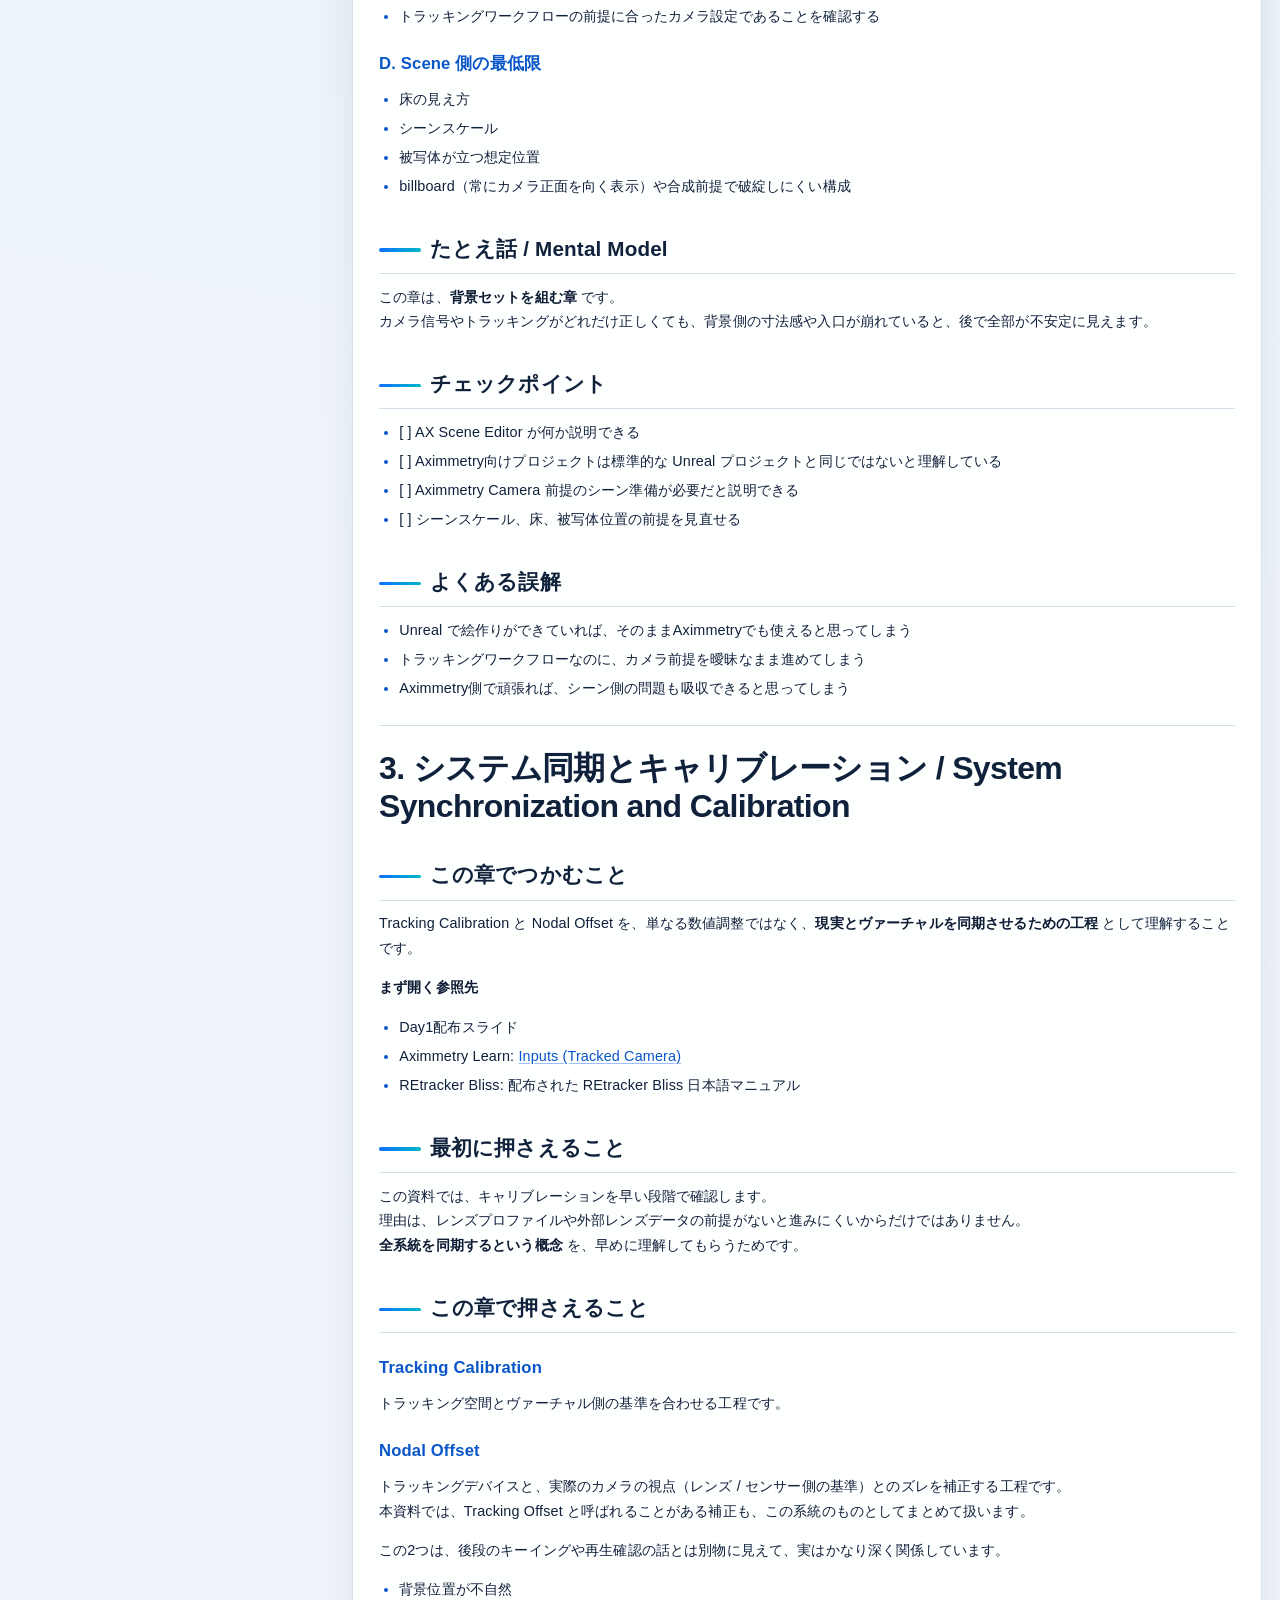
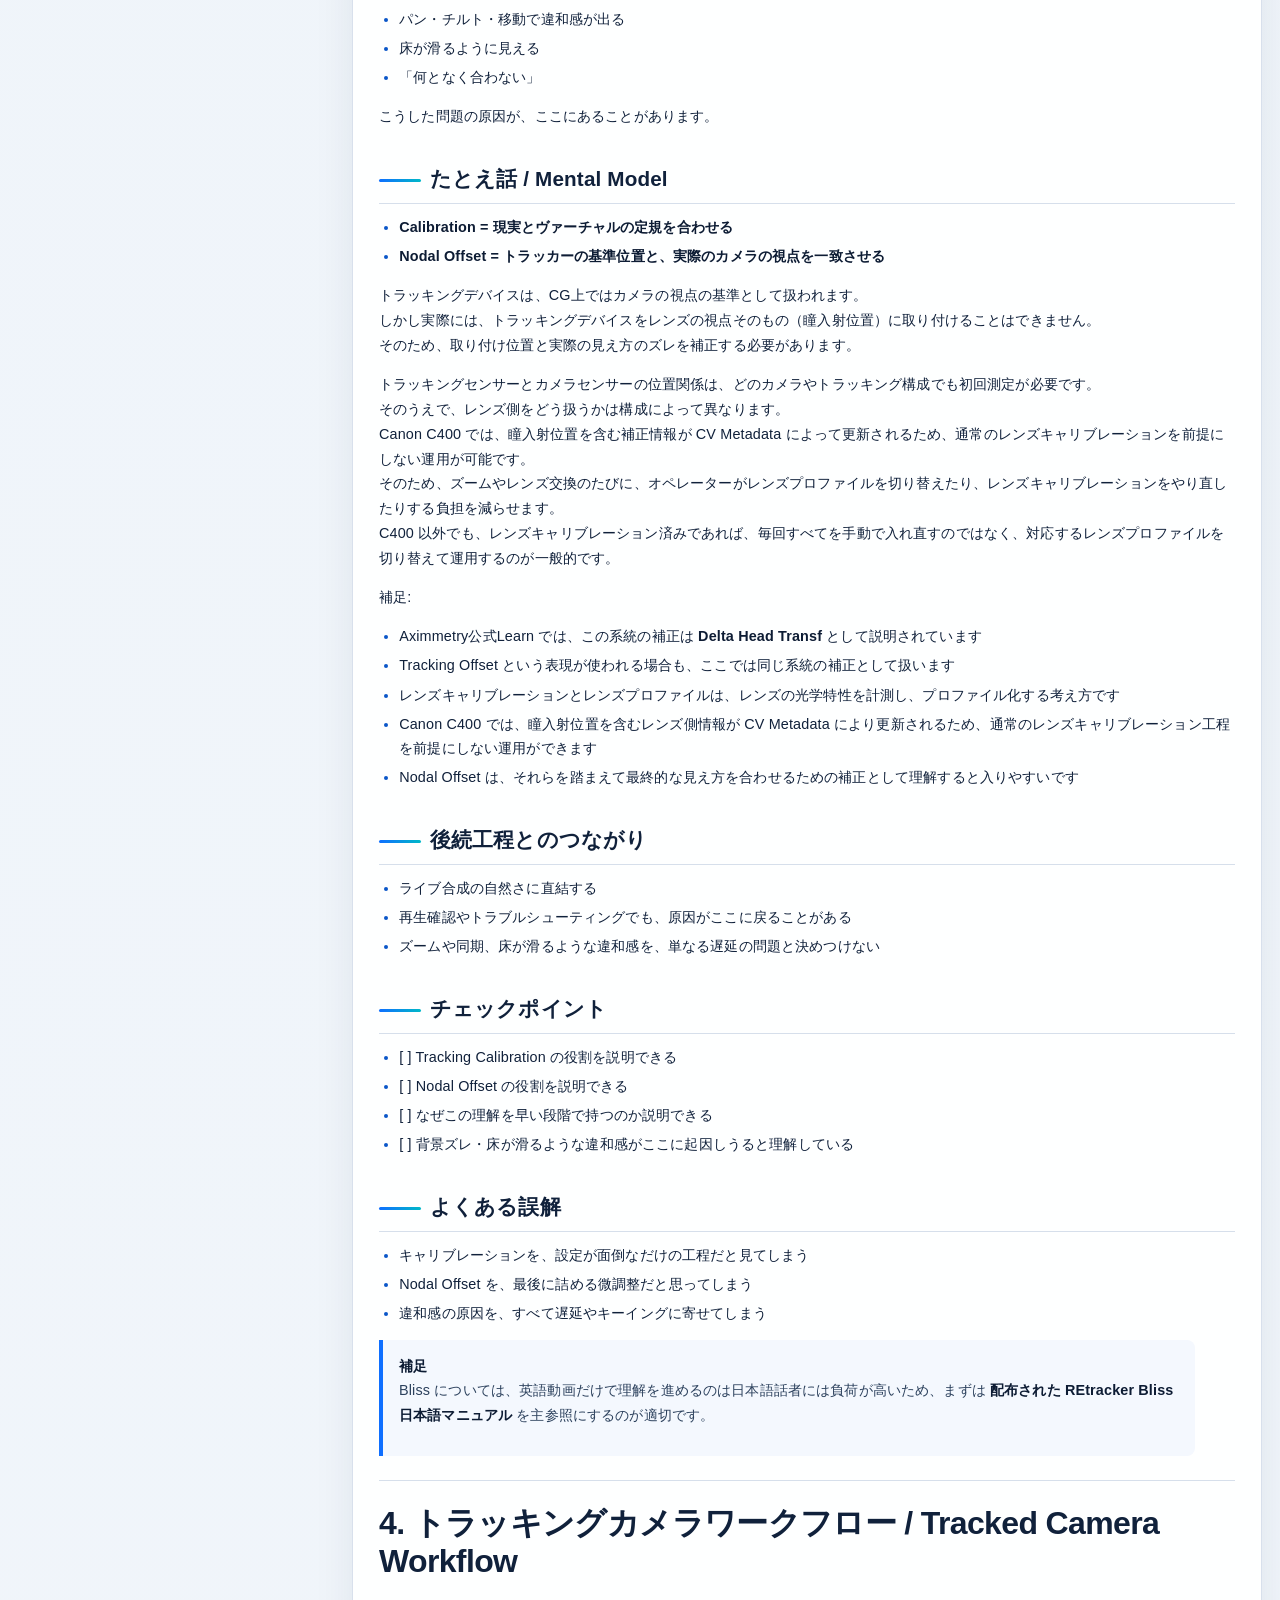
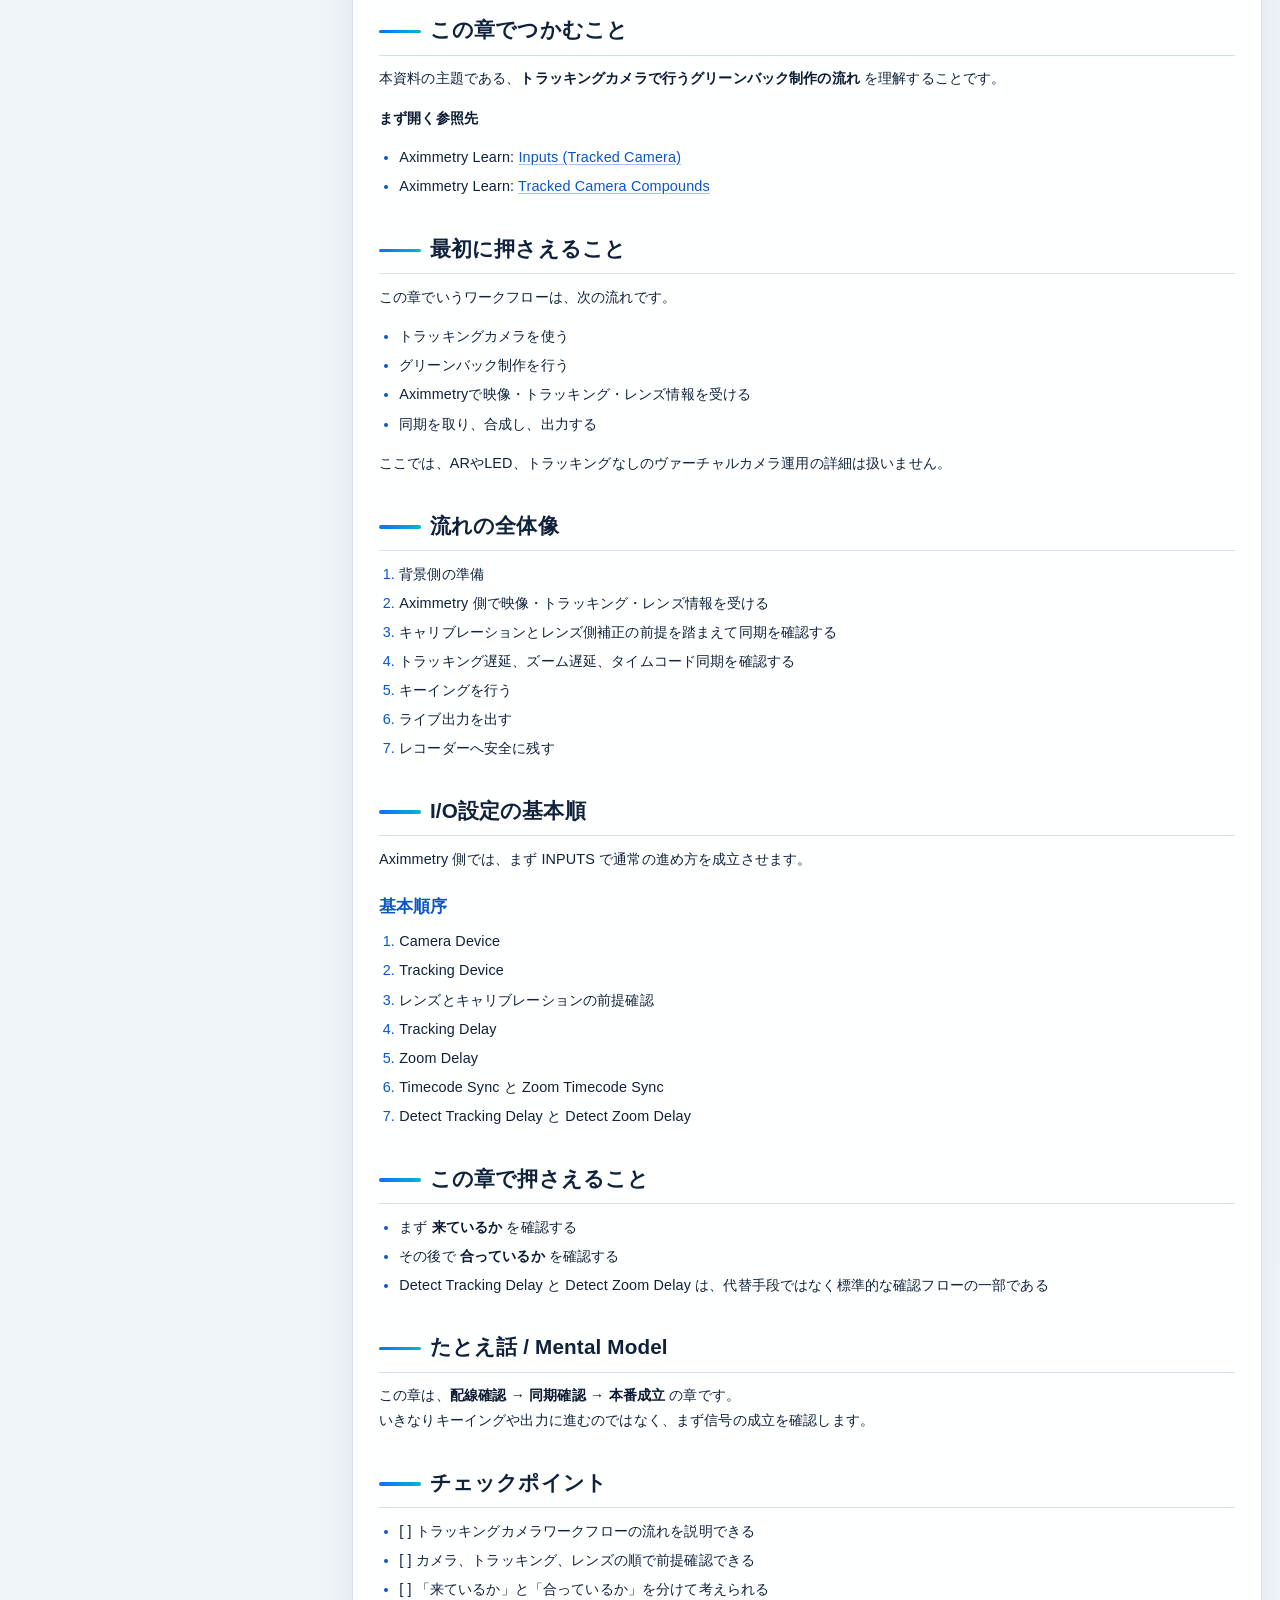
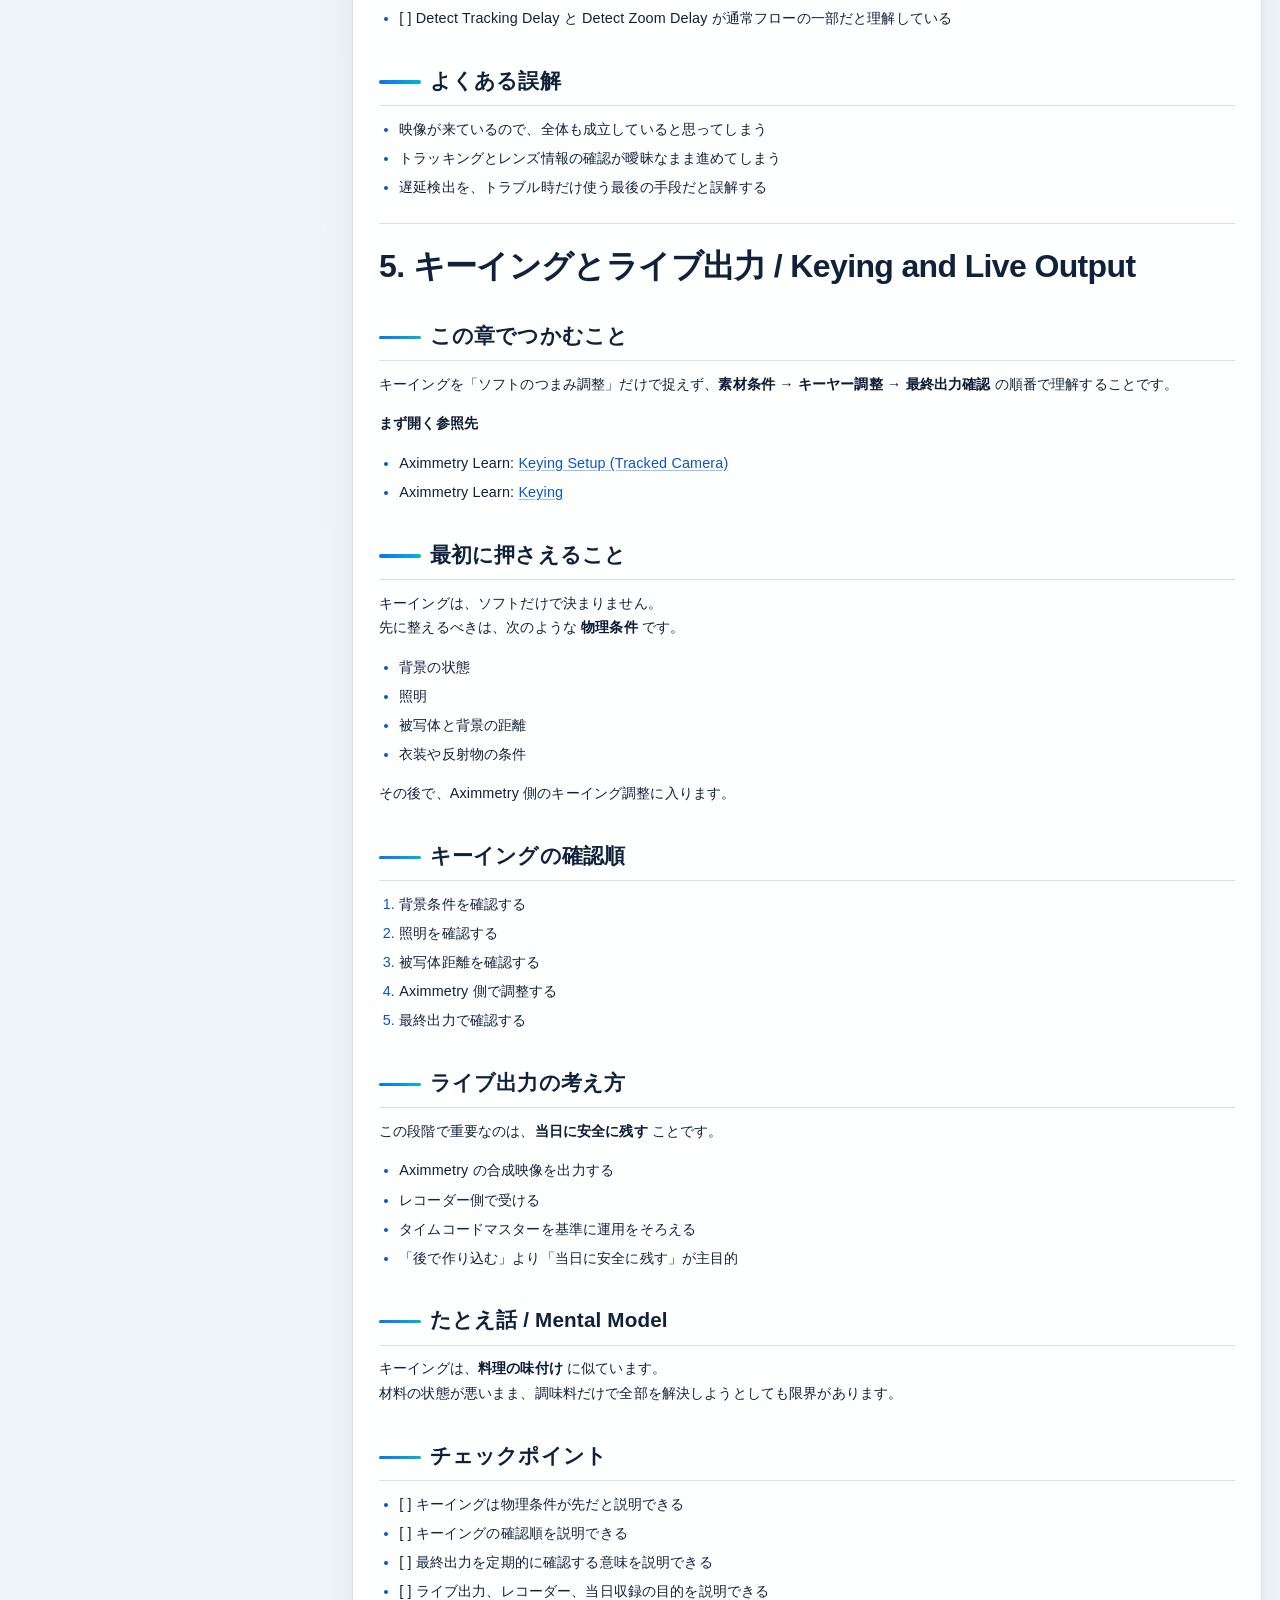
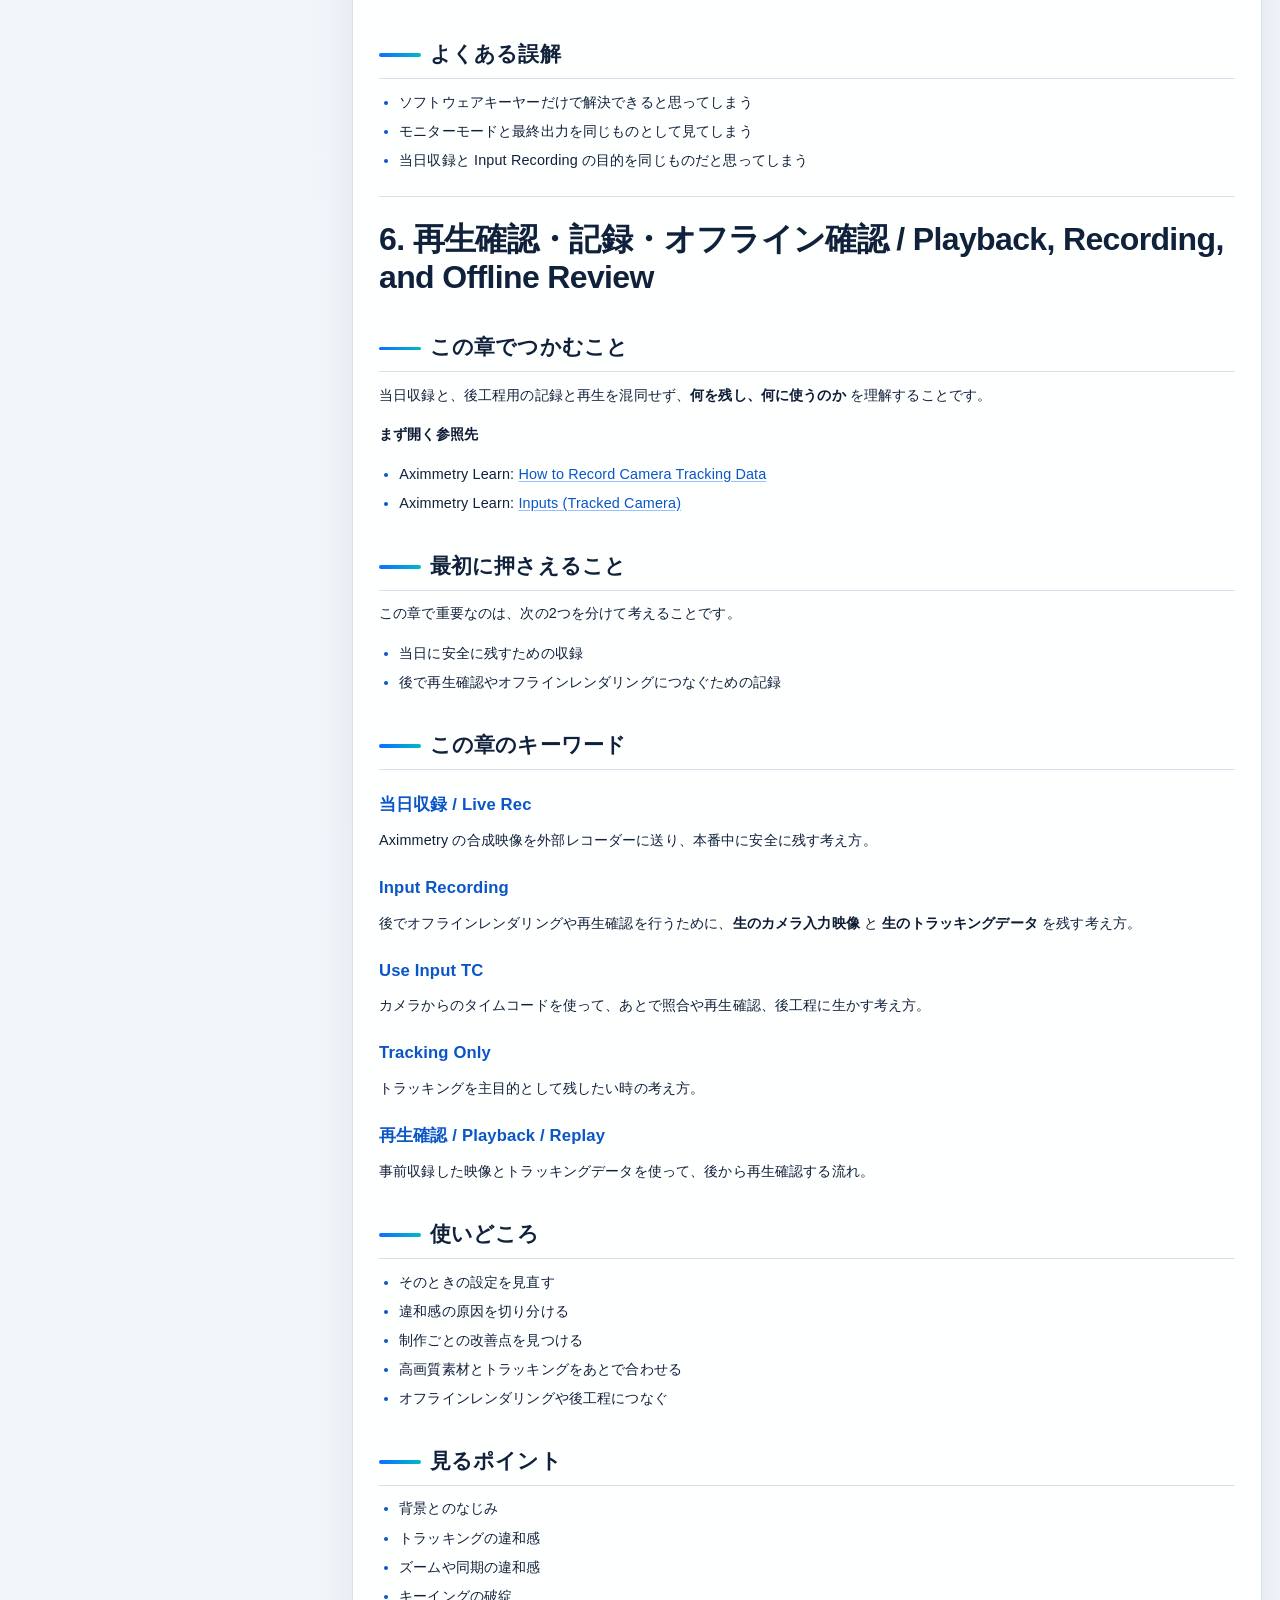
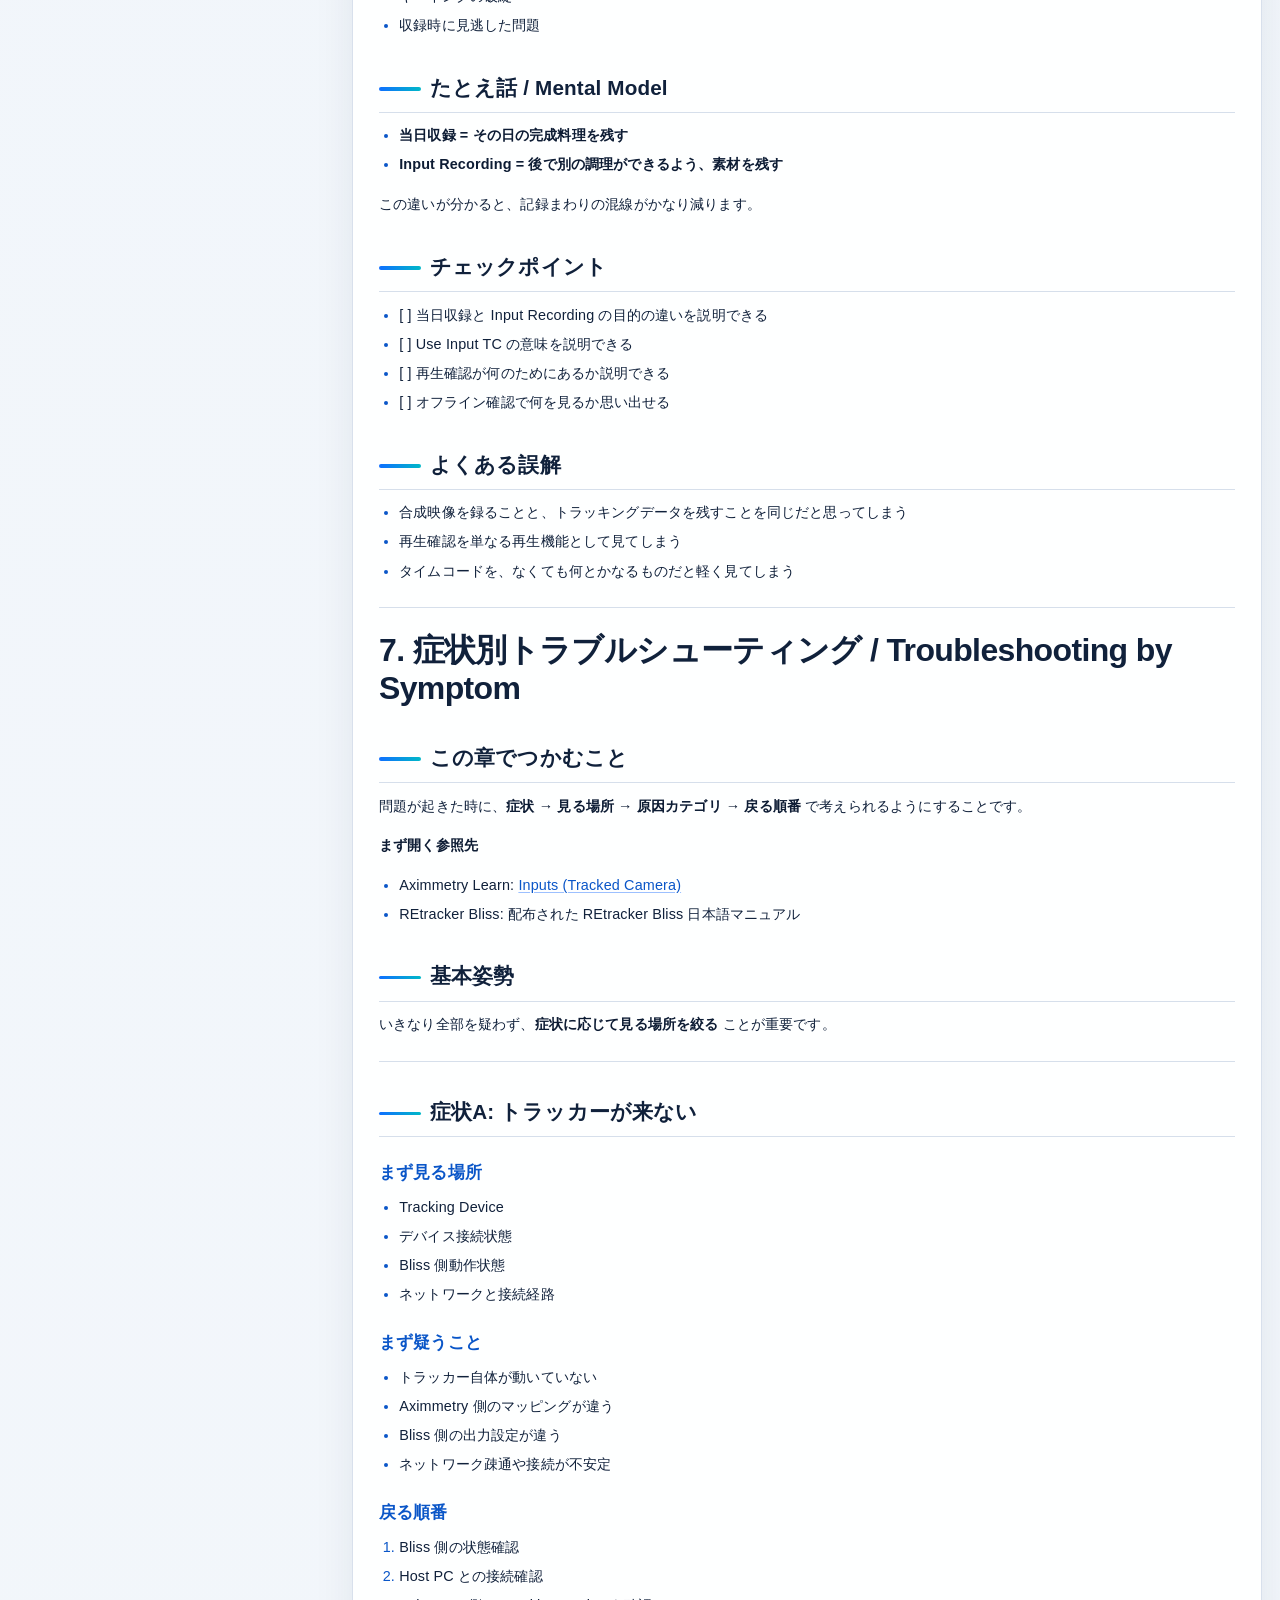
==== commit 8785f323: "Refine learner guidance and references" ====
--- a/site/index.html
+++ b/site/index.html
@@ -584,7 +584,7 @@
 <li><a href="#_31">よくある誤解</a></li>
 </ul>
 </li>
-<li><a href="#6-replay-recording-and-offline-review">6. 再生・記録・オフライン確認 / Replay, Recording, and Offline Review</a><ul>
+<li><a href="#6-playback-recording-and-offline-review">6. 再生確認・記録・オフライン確認 / Playback, Recording, and Offline Review</a><ul>
 <li><a href="#_32">この章でつかむこと</a></li>
 <li><a href="#_33">最初に押さえること</a></li>
 <li><a href="#_34">この章のキーワード</a><ul>
@@ -592,7 +592,7 @@
 <li><a href="#input-recording">Input Recording</a></li>
 <li><a href="#use-input-tc">Use Input TC</a></li>
 <li><a href="#tracking-only">Tracking Only</a></li>
-<li><a href="#playback-replay">Playback / Replay</a></li>
+<li><a href="#playback-replay">再生確認 / Playback / Replay</a></li>
 </ul>
 </li>
 <li><a href="#_35">使いどころ</a></li>
@@ -640,35 +640,33 @@
 <li><a href="#_57">チェックポイント</a></li>
 </ul>
 </li>
-<li><a href="#8-practical-advanced-topics">8. 実践的な発展項目 / Practical Advanced Topics</a><ul>
+<li><a href="#8-next-learning-paths">8. 発展学習の入口 / Next Learning Paths</a><ul>
 <li><a href="#_58">この章でつかむこと</a></li>
 <li><a href="#_59">この章の位置づけ</a></li>
 <li><a href="#_60">やりたいこと別の入口</a><ul>
 <li><a href="#unreal-engine-ax-scene-editor">Unreal Engine / AX Scene Editor側でインタラクションを広げたい人へ</a></li>
-<li><a href="#aximmetrygui-control-board">AximmetryでGUI / Control Boardを作りたい人へ</a></li>
-<li><a href="#trigger">外部コントローラー / Trigger運用を広げたい人へ</a></li>
+<li><a href="#aximmetrycontrol-board">Aximmetryで操作画面やControl Boardを作りたい人へ</a></li>
+<li><a href="#_61">外部コントローラー / トリガー運用を広げたい人へ</a></li>
 <li><a href="#aximmetry">Aximmetry側で制御や自動化を広げたい人へ</a></li>
-<li><a href="#_61">システム遅延や安定性を深く理解したい人へ</a></li>
+<li><a href="#_62">システム遅延や安定性を深く理解したい人へ</a></li>
 <li><a href="#camera-compound">Camera Compound間の受け渡しや内部制御を理解したい人へ</a></li>
 <li><a href="#virtual-camera-led-wall-ar-production">Virtual Camera / LED Wall / AR など別のProductionタイプを学びたい人へ</a></li>
 </ul>
 </li>
-<li><a href="#_62">この章で押さえること</a></li>
-<li><a href="#_63">チェックポイント</a></li>
-</ul>
-</li>
-<li><a href="#9-purpose-index">9. 目的別索引 / Purpose Index</a><ul>
-<li><a href="#_64">まず全体像をつかみたい</a></li>
-<li><a href="#_65">背景側の準備を確認したい</a></li>
+</ul>
+</li>
+<li><a href="#9-link-index-by-goal">9. 目的別リンク索引 / Link Index by Goal</a><ul>
+<li><a href="#_63">まず全体像をつかみたい</a></li>
+<li><a href="#_64">背景側の準備を確認したい</a></li>
 <li><a href="#inputs-sync">入力と同期 / Inputs / Sync を確認したい</a></li>
-<li><a href="#_66">キーイングとライブ出力を確認したい</a></li>
-<li><a href="#offline-review">記録 / 再生 / offline review を確認したい</a></li>
+<li><a href="#_65">キーイングとライブ出力を確認したい</a></li>
+<li><a href="#_66">記録・再生確認・オフライン確認の流れを確認したい</a></li>
 <li><a href="#production">別のProductionタイプを確認したい</a></li>
-<li><a href="#trigger_1">外部コントローラー / Trigger運用を確認したい</a></li>
-<li><a href="#_67">発展項目を確認したい</a></li>
+<li><a href="#_67">外部コントローラー / トリガー運用を確認したい</a></li>
+<li><a href="#_68">発展学習のリンクを探したい</a></li>
 <li><a href="#retracker-bliss">REtracker Bliss を確認したい</a><ul>
-<li><a href="#_68">推奨する参照順</a></li>
-<li><a href="#_69">公式ページ</a></li>
+<li><a href="#_69">推奨する参照順</a></li>
+<li><a href="#_70">公式ページ</a></li>
 </ul>
 </li>
 </ul>
@@ -685,7 +683,9 @@
       <main class="doc-main">
         <blockquote class="callout callout-info"><p><strong class="callout-label">補足</strong><br />
 この資料は、Aximmetry公式Learnを読み進めながら、トレーニング内容を復習しやすくするためのロードマップです。<br />
-操作手順を網羅するのではなく、<strong>何を理解し、どこを確認し、次に何を見るべきか</strong> を整理しています。</p>
+操作手順を網羅するのではなく、<strong>何を理解し、どこを確認し、次に何を見るべきか</strong> を整理しています。
+また、Aximmetry公式Learnは日本語表示を選べる場合がありますが、<strong>表記やリンク先が安定しないことがある</strong> ため、本資料では暫定的に英語版のリンクを掲載しています。<br />
+現状では、ブラウザの Google 翻訳などを併用して読む方が、参照先の対応関係を保ちやすく、理解もしやすいと考えています。</p>
 </blockquote>
 <hr />
 <h2 id="_1">このロードマップの使い方</h2>
@@ -709,10 +709,10 @@
 <li><strong>システム同期とキャリブレーション</strong>: ズレの原因になる同期の意味を理解する</li>
 <li><strong>トラッキングカメラワークフロー</strong>: 本資料の主題となる順番でI/Oから出力まで追う</li>
 <li><strong>キーイングとライブ出力</strong>: キーイングと当日収録の考え方を押さえる</li>
-<li><strong>再生・記録・オフライン確認</strong>: 何を残し、何に使うかを分けて理解する</li>
+<li><strong>再生確認・記録・オフライン確認</strong>: 何を残し、何に使うかを分けて理解する</li>
 <li><strong>症状別トラブルシューティング</strong>: 症状から見る場所を絞る</li>
-<li><strong>実践的な発展項目</strong>: やりたいこと別に、次に開く公式Learnの入口を選ぶ</li>
-<li><strong>目的別索引</strong>: 目的から参照先を引けるようにする</li>
+<li><strong>発展学習の入口</strong>: やりたいこと別に、次に開く公式Learnの入口を選ぶ</li>
+<li><strong>目的別リンク索引</strong>: 目的から必要な参照先をすぐ引けるようにする</li>
 </ol>
 <hr />
 <h2 id="scope">この資料の対象範囲 / Scope</h2>
@@ -766,8 +766,39 @@
   後で再生確認やオフラインレンダリングを行うために、入力映像やトラッキングデータを記録しておく考え方です。</p>
 </li>
 <li>
-<p><strong>再生確認 / Playback</strong><br />
-  本資料では、現場でのプレイバック確認と、記録した素材をあとで見直す確認の両方を含む言葉として使います。  </p>
+<p><strong>再生確認 / Playback / Replay</strong><br />
+  本資料では、現場でのプレイバック確認と、記録した素材をあとで見直す確認の両方を含む言葉として使います。<br />
+  英語の <code>Playback</code> と <code>Replay</code> は、この資料では同じ系統の言葉として扱います。</p>
+</li>
+<li>
+<p><strong>タイムコード同期 / Timecode Sync</strong><br />
+  映像、トラッキング、ズームなどの時間軸をそろえるための考え方です。<br />
+  本資料では、Aximmetry内の <code>Timecode Sync</code> や <code>Zoom Timecode Sync</code> を含む言葉として使います。</p>
+</li>
+<li>
+<p><strong>CV Protocol</strong><br />
+  Canon カメラから Ethernet 経由でレンズ情報やメタデータを送るための仕組みです。<br />
+  本資料では、ズームやフォーカスなどのレンズデータをAximmetryへ渡す文脈で扱います。</p>
+</li>
+<li>
+<p><strong>billboard</strong><br />
+  常にカメラ正面を向く表示物や平面オブジェクトのことです。<br />
+  合成用のサインやパネル表現で使われることがあります。</p>
+</li>
+<li>
+<p><strong>Host PC</strong><br />
+  トラッキング機材や周辺機器が接続される、運用側のPCを指します。<br />
+  本資料では、Aximmetryを動かすPCや、関連デバイスを受ける側のPCという意味で使います。</p>
+</li>
+<li>
+<p><strong>AUTO</strong><br />
+  入力信号の解像度やフレームレートを自動判別する設定やモードです。<br />
+  うまく判別できない場合は手動指定が必要になることがあります。</p>
+</li>
+<li>
+<p><strong>fps</strong><br />
+<code>frames per second</code> の略で、1秒あたりのフレーム数を指します。<br />
+  本資料では、映像信号や入力設定のフレームレートを示す言葉として使います。</p>
 </li>
 <li>
 <p><strong>トラッキングキャリブレーション / Tracking Calibration</strong><br />
@@ -852,6 +883,9 @@
 <li>Aximmetry Learn: <a href="https://aximmetry.com/learn/virtual-production-workflow/obtaining-graphics-and-virtual-assets/creating-content-for-aximmetry-de/preparing-the-unreal-project/">Preparing the Unreal Project</a></li>
 <li>Aximmetry Learn: <a href="https://aximmetry.com/learn/virtual-production-workflow/green-screen-production/unreal-scene-setup-green-scre">Unreal Scene Setup (Green Screen)</a></li>
 </ul>
+<blockquote class="callout callout-info"><p><strong class="callout-label">補足</strong><br />
+参照先のURLや旧資料では <code>Unreal Editor for Aximmetry</code> の名称が残る場合がありますが、本資料では <code>AX Scene Editor</code> に統一して扱います。</p>
+</blockquote>
 <h2 id="_8">最初に押さえること</h2>
 <p>Aximmetry側で映像やトラッキングを受けても、背景側の前提が崩れていると、後段で次のような問題に直面します。</p>
 <ul>
@@ -1096,7 +1130,7 @@
 <li>当日収録と Input Recording の目的を同じものだと思ってしまう</li>
 </ul>
 <hr />
-<h1 id="6-replay-recording-and-offline-review">6. 再生・記録・オフライン確認 / Replay, Recording, and Offline Review</h1>
+<h1 id="6-playback-recording-and-offline-review">6. 再生確認・記録・オフライン確認 / Playback, Recording, and Offline Review</h1>
 <h2 id="_32">この章でつかむこと</h2>
 <p>当日収録と、後工程用の記録と再生を混同せず、<strong>何を残し、何に使うのか</strong> を理解することです。</p>
 <p><strong>まず開く参照先</strong></p>
@@ -1119,7 +1153,7 @@
 <p>カメラからのタイムコードを使って、あとで照合や再生確認、後工程に生かす考え方。</p>
 <h3 id="tracking-only">Tracking Only</h3>
 <p>トラッキングを主目的として残したい時の考え方。</p>
-<h3 id="playback-replay">Playback / Replay</h3>
+<h3 id="playback-replay">再生確認 / Playback / Replay</h3>
 <p>事前収録した映像とトラッキングデータを使って、後から再生確認する流れ。</p>
 <h2 id="_35">使いどころ</h2>
 <ul>
@@ -1153,7 +1187,7 @@
 <h2 id="_38">よくある誤解</h2>
 <ul>
 <li>合成映像を録ることと、トラッキングデータを残すことを同じだと思ってしまう</li>
-<li>Replay を単なる再生機能として見てしまう</li>
+<li>再生確認を単なる再生機能として見てしまう</li>
 <li>タイムコードを、なくても何とかなるものだと軽く見てしまう</li>
 </ul>
 <hr />
@@ -1290,7 +1324,7 @@
 <li>[ ] 問題がキャリブレーション起因か、信号起因か、同期起因かを切り分けようとできる</li>
 </ul>
 <hr />
-<h1 id="8-practical-advanced-topics">8. 実践的な発展項目 / Practical Advanced Topics</h1>
+<h1 id="8-next-learning-paths">8. 発展学習の入口 / Next Learning Paths</h1>
 <h2 id="_58">この章でつかむこと</h2>
 <p>本流であるトラッキングカメラでのグリーンバックワークフローを理解した上で、<strong>次に何を広げたいか、あるいは別のProductionタイプへ進みたいかに応じて、追加学習の入口を選べる</strong> と知ることです。</p>
 <h2 id="_59">この章の位置づけ</h2>
@@ -1309,11 +1343,11 @@
 </ul>
 <p><strong>つながる既存項目</strong></p>
 <ul>
-<li>Virtual Screen Asset</li>
-<li>Get Aximmetry Video</li>
-<li>simple Transformation</li>
-</ul>
-<h3 id="aximmetrygui-control-board">AximmetryでGUI / Control Boardを作りたい人へ</h3>
+<li><a href="https://aximmetry.com/learn/virtual-production-workflow/obtaining-graphics-and-virtual-assets/creating-content-in-ax-scene-editor/advanced-information-and-features/virtual-screens-in-unreal-from-aximmetry/">Aximmetry Virtual Screen Asset / Virtual Screens in Unreal from Aximmetry</a></li>
+<li><a href="https://aximmetry.com/learn/virtual-production-workflow/obtaining-graphics-and-virtual-assets/creating-content-in-ax-scene-editor/advanced-information-and-features/virtual-screens-in-unreal-from-aximmetry/">Get Aximmetry Video</a></li>
+<li><a href="https://aximmetry.com/learn/virtual-production-workflow/obtaining-graphics-and-virtual-assets/creating-content-in-ax-scene-editor/additional-control-with-blueprints/#get-aximmetry-transformation">Get Aximmetry Transformation</a></li>
+</ul>
+<h3 id="aximmetrycontrol-board">Aximmetryで操作画面やControl Boardを作りたい人へ</h3>
 <p><strong>向いている人</strong></p>
 <p>オペレーターが触りやすい画面を作りたい人、Flow Editor を直接見せずに操作用のパネルを整理したい人、現場向けのUIを整えたい人。</p>
 <p><strong>まず開く参照先</strong></p>
@@ -1323,9 +1357,9 @@
 <li><a href="https://aximmetry.com/learn/virtual-production-workflow/scripting-in-aximmetry/flow-editor/special-compound-pin-collector/">Special Compound: Pin Collector</a></li>
 <li><a href="https://aximmetry.com/learn/virtual-production-workflow/scripting-in-aximmetry/flow-editor/special-pin-names/">Special Pin Names</a></li>
 </ul>
-<h3 id="trigger">外部コントローラー / Trigger運用を広げたい人へ</h3>
+<h3 id="_61">外部コントローラー / トリガー運用を広げたい人へ</h3>
 <p><strong>向いている人</strong></p>
-<p>現場で物理ボタンやダイヤルから操作したい人、オペレーター用のTrigger系導線を整えたい人、Stream Deck や Loupedeck、MIDI などを Aximmetry に結びつけたい人。</p>
+<p>現場で物理ボタンやダイヤルから操作したい人、オペレーター用のトリガー系導線を整えたい人、Stream Deck や Loupedeck、MIDI などを Aximmetry に結びつけたい人。</p>
 <p><strong>まず開く参照先</strong></p>
 <ul>
 <li><a href="https://aximmetry.com/learn/virtual-production-workflow/supported-hardware/controllers/controllers/">Controllers</a></li>
@@ -1343,7 +1377,7 @@
 <li><a href="https://aximmetry.com/learn/virtual-production-workflow/scripting-in-aximmetry/automation/playlists/">Playlists</a></li>
 <li><a href="https://aximmetry.com/learn/virtual-production-workflow/scripting-in-aximmetry/sequencing/sequencer-and-sequence-editor/">Sequencer and Sequence Editor</a></li>
 </ul>
-<h3 id="_61">システム遅延や安定性を深く理解したい人へ</h3>
+<h3 id="_62">システム遅延や安定性を深く理解したい人へ</h3>
 <p><strong>向いている人</strong></p>
 <p>トラッキング遅延や同期の先にある、Aximmetry 全体の遅延設計や安定性まで理解したい人、トラブル時に原因の切り分け精度を上げたい人。</p>
 <p><strong>まず開く参照先</strong></p>
@@ -1353,7 +1387,7 @@
 </ul>
 <h3 id="camera-compound">Camera Compound間の受け渡しや内部制御を理解したい人へ</h3>
 <p><strong>向いている人</strong></p>
-<p>camera compound の中で値をどう渡すかを知りたい人、既存 compound を読んだり拡張したりするための足場を作りたい人、内部構造の理解を深めたい人。</p>
+<p>Camera Compound の中で値をどう渡すかを知りたい人、既存 compound を読んだり拡張したりするための足場を作りたい人、内部構造の理解を深めたい人。</p>
 <p><strong>まず開く参照先</strong></p>
 <ul>
 <li><a href="https://aximmetry.com/learn/virtual-production-workflow/scripting-in-aximmetry/flow-editor/compound/">Compound</a></li>
@@ -1376,38 +1410,22 @@
 <li>LEDに背景を出して撮影したいなら LED Wall Production</li>
 <li>実写映像の上にCG要素を重ねたいなら AR Production</li>
 </ul>
-<h2 id="_62">この章で押さえること</h2>
-<ul>
-<li>発展項目には、Unreal連携、GUI / Control Board作成、外部コントローラー / Trigger運用、Flow Editor / 自動化、遅延理解、Compound内部理解など複数の方向がある</li>
-<li>本流の外側には、Virtual Camera / LED Wall / AR といった別のProductionタイプの入口もある</li>
-<li>第8章は、やりたいこと別に次の参照先を選ぶための章である</li>
-<li>本流の外側には、現在本文で詳しく扱っていない追加学習の入口がある</li>
-<li>目的に応じて学ぶ方向を選べばよく、最初から全部を追う必要はない</li>
-</ul>
-<h2 id="_63">チェックポイント</h2>
-<ul>
-<li>[ ] この章が、順番に復習する章ではなく、やりたいこと別に参照先を引く章だと理解している</li>
-<li>[ ] Unreal / AX Scene Editor側の連携を深めたい時の入口を説明できる</li>
-<li>[ ] AximmetryでGUI / Control Boardを作りたい時の入口を説明できる</li>
-<li>[ ] Stream Deck / Loupedeck / MIDI などの外部コントローラー導入の入口を説明できる</li>
-<li>[ ] Flow Editor / 自動化 / 遅延理解 / Compound間制御の入口を説明できる</li>
-<li>[ ] Virtual Camera / LED Wall / AR へ進みたい時の入口を説明できる</li>
-</ul>
 <blockquote class="callout callout-warning"><p><strong class="callout-label">注意</strong><br />
 これらの発展項目はバージョンや運用構成の影響を受けやすいため、本文では位置づけと学習方向に集中し、具体的な手順は公式Learnを参照してください。</p>
 </blockquote>
 <hr />
-<h1 id="9-purpose-index">9. 目的別索引 / Purpose Index</h1>
+<h1 id="9-link-index-by-goal">9. 目的別リンク索引 / Link Index by Goal</h1>
 <blockquote>
 <p>何をしたいかから引けるように整理しています。<br />
+第8章で学習の方向を決めたあとに、ここでは <strong>必要なリンクをすぐ引く</strong> ために使います。<br />
 同じページが複数の目的にまたがる場合は、探しやすさを優先して重複して載せています。</p>
 </blockquote>
-<h2 id="_64">まず全体像をつかみたい</h2>
+<h2 id="_63">まず全体像をつかみたい</h2>
 <ul>
 <li><a href="https://aximmetry.com/learn/virtual-production-workflow/green-screen-production/introduction-to-green-screen-production/">Introduction to Green Screen Production</a></li>
 <li><a href="https://aximmetry.com/learn/virtual-production-workflow/green-screen-production/tracked-camera-workflow/tracked-camera-compounds/">Tracked Camera Compounds</a></li>
 </ul>
-<h2 id="_65">背景側の準備を確認したい</h2>
+<h2 id="_64">背景側の準備を確認したい</h2>
 <ul>
 <li><a href="https://aximmetry.com/learn/virtual-production-workflow/obtaining-graphics-and-virtual-assets/creating-content-in-ax-scene-editor/introduction-to-ax-scene-editor/">Introduction to AX Scene Editor</a></li>
 <li><a href="https://aximmetry.com/learn/virtual-production-workflow/obtaining-graphics-and-virtual-assets/creating-content-for-aximmetry-de/preparing-the-unreal-project/">Preparing the Unreal Project</a></li>
@@ -1421,13 +1439,13 @@
 <li><a href="https://aximmetry.com/learn/virtual-production-workflow/green-screen-production/tracked-camera-workflow/scene-control-panel/">Scene Control Panel</a></li>
 <li><a href="https://aximmetry.com/learn/virtual-production-workflow/green-screen-production/tracked-camera-workflow/tracked-camera-compounds/">Tracked Camera Compounds</a></li>
 </ul>
-<h2 id="_66">キーイングとライブ出力を確認したい</h2>
+<h2 id="_65">キーイングとライブ出力を確認したい</h2>
 <ul>
 <li><a href="https://aximmetry.com/learn/virtual-production-workflow/green-screen-production/tracked-camera-workflow/keying-setup-tracked-camera/">Keying Setup (Tracked Camera)</a></li>
 <li><a href="https://aximmetry.com/learn/virtual-production-workflow/green-screen-production/keying/keying/">Keying</a></li>
 <li><a href="https://aximmetry.com/learn/virtual-production-workflow/green-screen-production/tracked-camera-workflow/inputs-tracked-camera/">Inputs (Tracked Camera)</a></li>
 </ul>
-<h2 id="offline-review">記録 / 再生 / offline review を確認したい</h2>
+<h2 id="_66">記録・再生確認・オフライン確認の流れを確認したい</h2>
 <ul>
 <li><a href="https://aximmetry.com/learn/virtual-production-workflow/setting-up-inputs-outputs-for-virtual-production/video/recording/how-to-record-camera-tracking-data/">How to Record Camera Tracking Data</a></li>
 <li><a href="https://aximmetry.com/learn/virtual-production-workflow/green-screen-production/tracked-camera-workflow/inputs-tracked-camera/">Inputs (Tracked Camera)</a></li>
@@ -1449,7 +1467,7 @@
 <li><a href="https://aximmetry.com/learn/virtual-production-workflow/ar-production/introduction-to-ar-production/">Introduction to AR Production</a></li>
 <li><a href="https://aximmetry.com/learn/virtual-production-workflow/ar-production/ar-camera-compounds/">AR Camera Compounds</a></li>
 </ul>
-<h2 id="trigger_1">外部コントローラー / Trigger運用を確認したい</h2>
+<h2 id="_67">外部コントローラー / トリガー運用を確認したい</h2>
 <p><strong>Stream Deck を使いたい:</strong></p>
 <ul>
 <li><a href="https://aximmetry.com/learn/virtual-production-workflow/setting-up-inputs-outputs-for-virtual-production/external-controllers/using-elgato-stream-deck-to-control-a-scene/">Using Elgato Stream Deck to control a scene</a></li>
@@ -1462,25 +1480,25 @@
 <ul>
 <li><a href="https://aximmetry.com/learn/virtual-production-workflow/setting-up-inputs-outputs-for-virtual-production/external-controllers/using-midi-with-aximmetry/">Using MIDI with Aximmetry</a></li>
 </ul>
-<p><strong>OSC / ネットワーク経由のTriggerを使いたい:</strong></p>
+<p><strong>OSC / ネットワーク経由のトリガーを使いたい:</strong></p>
 <ul>
 <li><a href="https://aximmetry.com/learn/virtual-production-workflow/setting-up-inputs-outputs-for-virtual-production/external-controllers/osc-in-and-output-setup/">OSC In-, and Output Setup</a></li>
 <li><a href="https://aximmetry.com/learn/virtual-production-workflow/setting-up-inputs-outputs-for-virtual-production/external-controllers/osc-messages-in-aximmetry/">OSC Messages in Aximmetry</a></li>
 </ul>
-<h2 id="_67">発展項目を確認したい</h2>
+<h2 id="_68">発展学習のリンクを探したい</h2>
 <p><strong>Unreal Engine / AX Scene Editor側でインタラクションを広げたい:</strong></p>
 <ul>
 <li><a href="https://aximmetry.com/learn/virtual-production-workflow/obtaining-graphics-and-virtual-assets/creating-content-in-ax-scene-editor/interactive-editing-with-live-sync/">Interactive Editing with Live Sync</a></li>
 <li><a href="https://aximmetry.com/learn/virtual-production-workflow/obtaining-graphics-and-virtual-assets/creating-content-in-ax-scene-editor/additional-control-with-blueprints/">Additional Control with Blueprints</a></li>
 </ul>
-<p><strong>AximmetryでGUI / Control Boardを作りたい:</strong></p>
+<p><strong>Aximmetryで操作画面やControl Boardを作りたい:</strong></p>
 <ul>
 <li><a href="https://aximmetry.com/learn/virtual-production-workflow/starting-with-aximmetry/aximmetry-composer/basics-of-the-flow-editor/">Basics of the Flow Editor</a></li>
 <li><a href="https://aximmetry.com/learn/virtual-production-workflow/scripting-in-aximmetry/flow-editor/special-compound-control-board/">Special Compound: Control Board</a></li>
 <li><a href="https://aximmetry.com/learn/virtual-production-workflow/scripting-in-aximmetry/flow-editor/special-compound-pin-collector/">Special Compound: Pin Collector</a></li>
 <li><a href="https://aximmetry.com/learn/virtual-production-workflow/scripting-in-aximmetry/flow-editor/special-pin-names/">Special Pin Names</a></li>
 </ul>
-<p><strong>外部コントローラー / Trigger運用を広げたい:</strong></p>
+<p><strong>外部コントローラー / トリガー運用を広げたい:</strong></p>
 <ul>
 <li><a href="https://aximmetry.com/learn/virtual-production-workflow/supported-hardware/controllers/controllers/">Controllers</a></li>
 <li><a href="https://aximmetry.com/learn/virtual-production-workflow/setting-up-inputs-outputs-for-virtual-production/external-controllers/using-elgato-stream-deck-to-control-a-scene/">Using Elgato Stream Deck to control a scene</a></li>
@@ -1506,17 +1524,18 @@
 <li><a href="https://aximmetry.com/learn/virtual-production-workflow/scripting-in-aximmetry/flow-editor/introduction-to-the-flow-editor/">Introduction to the Flow Editor</a></li>
 </ul>
 <h2 id="retracker-bliss">REtracker Bliss を確認したい</h2>
-<h3 id="_68">推奨する参照順</h3>
+<h3 id="_69">推奨する参照順</h3>
 <ol>
 <li><strong>配布された REtracker Bliss 日本語マニュアル</strong></li>
 <li>公式製品ページ</li>
 </ol>
-<h3 id="_69">公式ページ</h3>
+<h3 id="_70">公式ページ</h3>
 <ul>
 <li><a href="https://www.retracker.co/retracker-bliss">REtracker BLISS product page</a></li>
 </ul>
 <blockquote class="callout callout-info"><p><strong class="callout-label">補足</strong><br />
-日本語話者にとっては、Bliss の英語動画だけで再現するのは難しいため、まずは <strong>配布された REtracker Bliss 日本語マニュアル</strong> を主参照にするのが望ましいです。</p>
+REtracker Bliss の公式Tutorialには <strong>Vanilla Unreal Engine 向けの内容</strong> が含まれるため、この資料のAximmetry運用の本流では主参照にしていません。<br />
+必要に応じて、Unreal Engine 単体運用の参考資料として参照してください。</p>
 </blockquote>
 <hr />
 <h1 id="final-review-checklist">最終確認チェックリスト / Final Review Checklist</h1>
@@ -1529,7 +1548,7 @@
 <li>[ ] 当日収録と Input Recording の違いを説明できる</li>
 <li>[ ] 再生確認とオフライン確認の目的を説明できる</li>
 <li>[ ] 症状から見る場所を絞って考えられる</li>
-<li>[ ] 発展項目とメインワークフローを混同していない</li>
+<li>[ ] 発展学習の入口とメインワークフローを混同していない</li>
 </ul>
       </main>
     </div>
